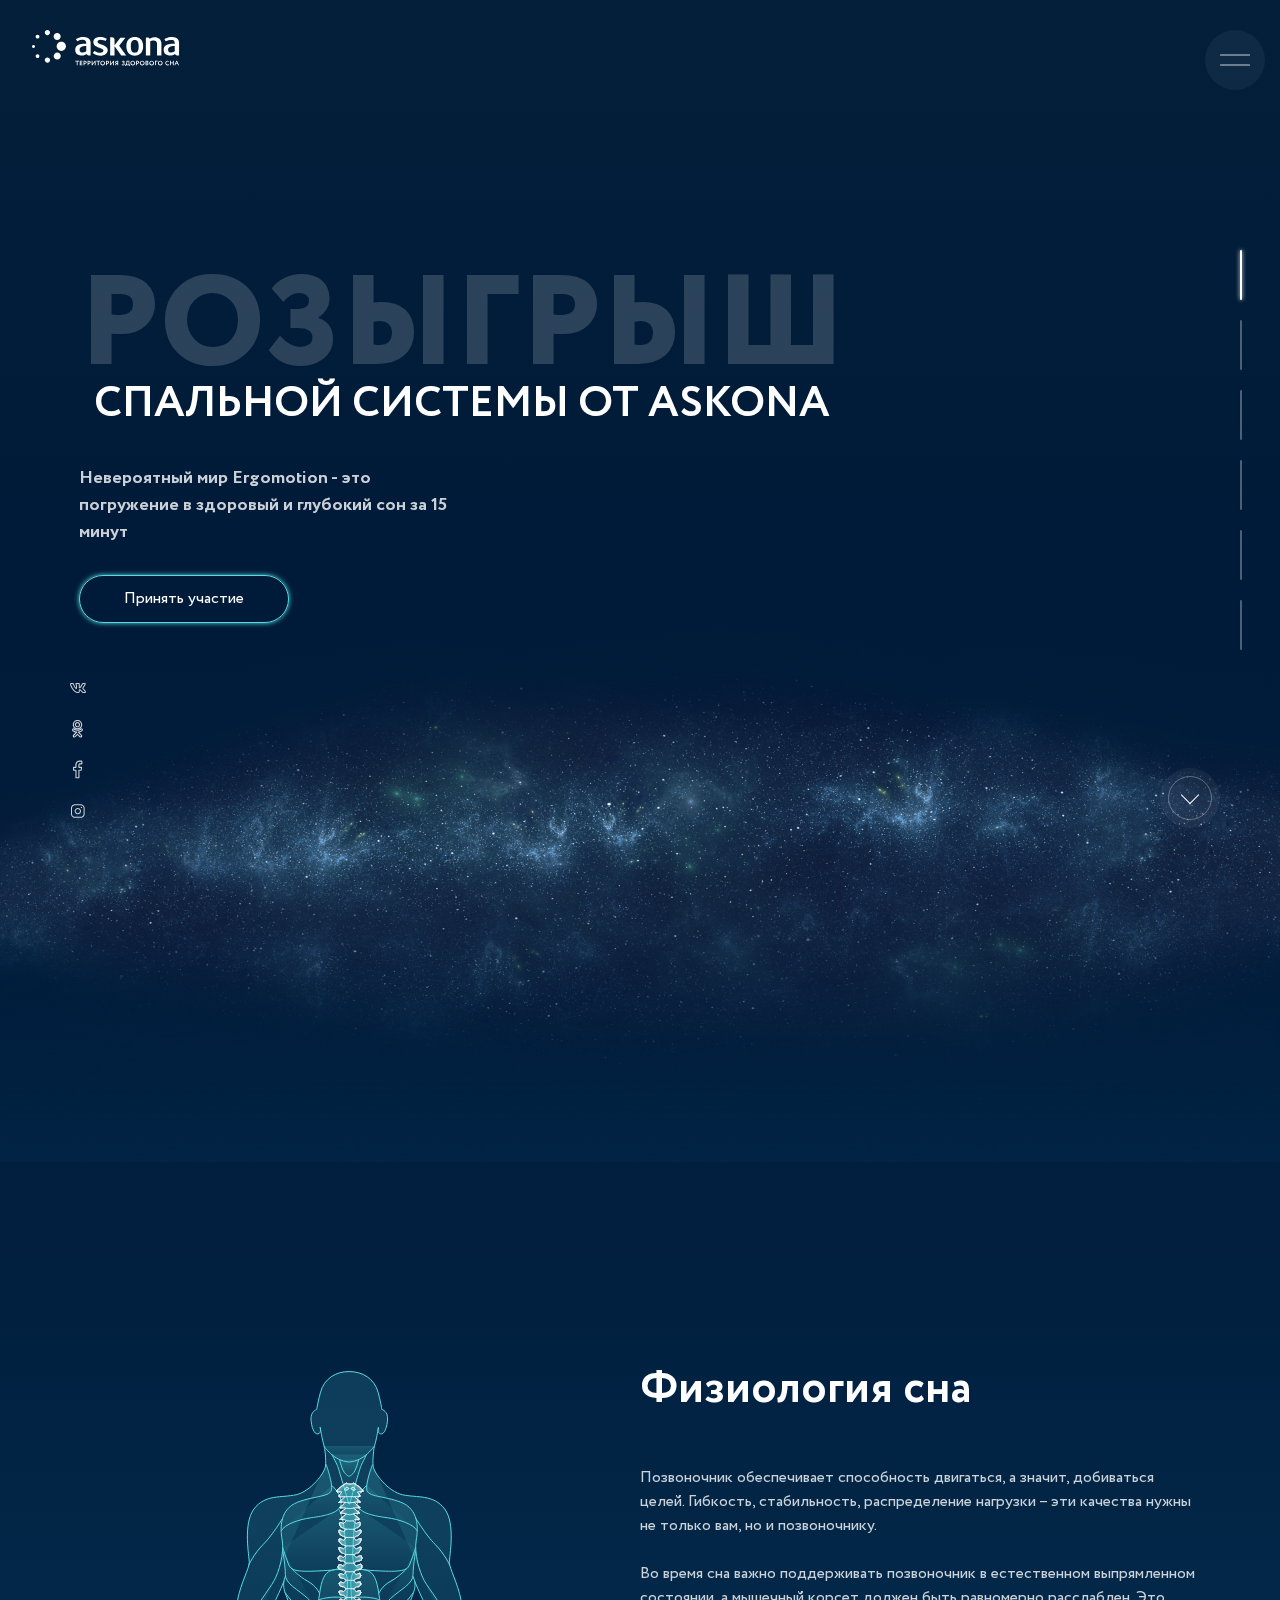
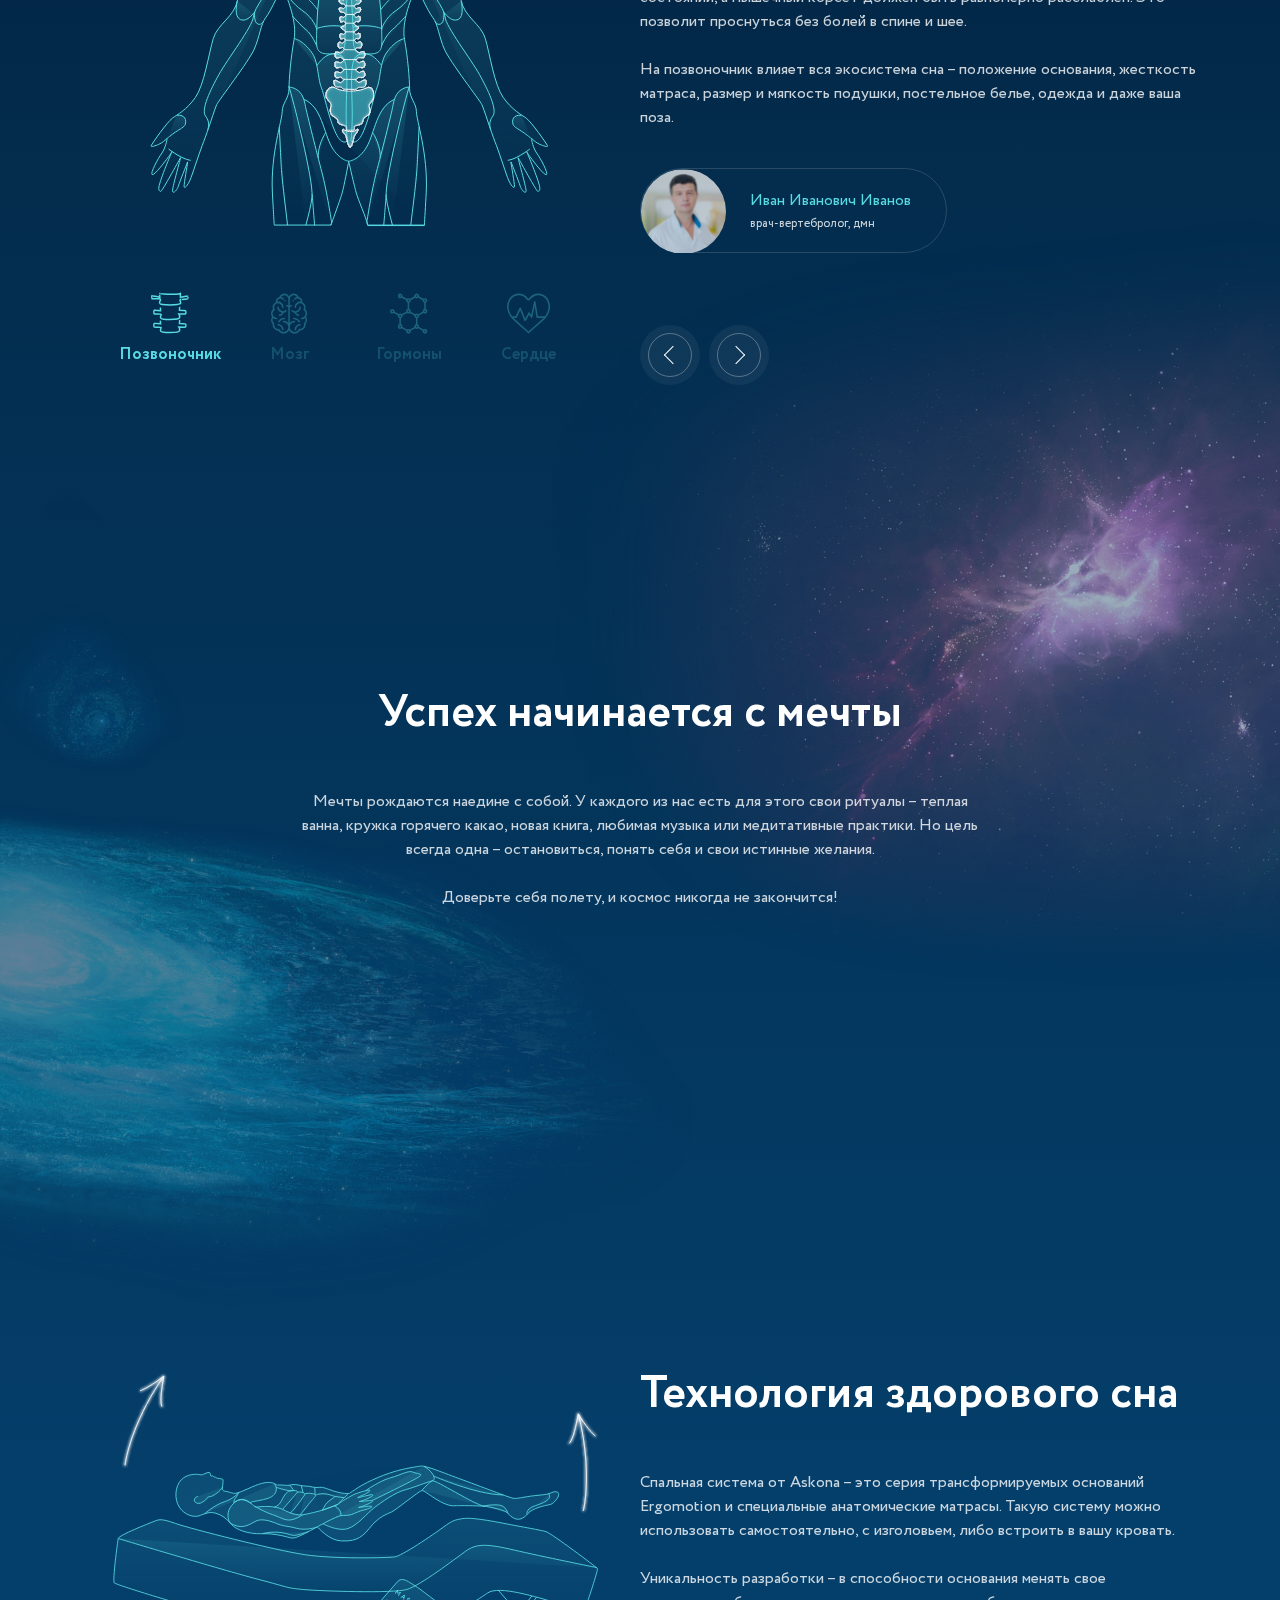
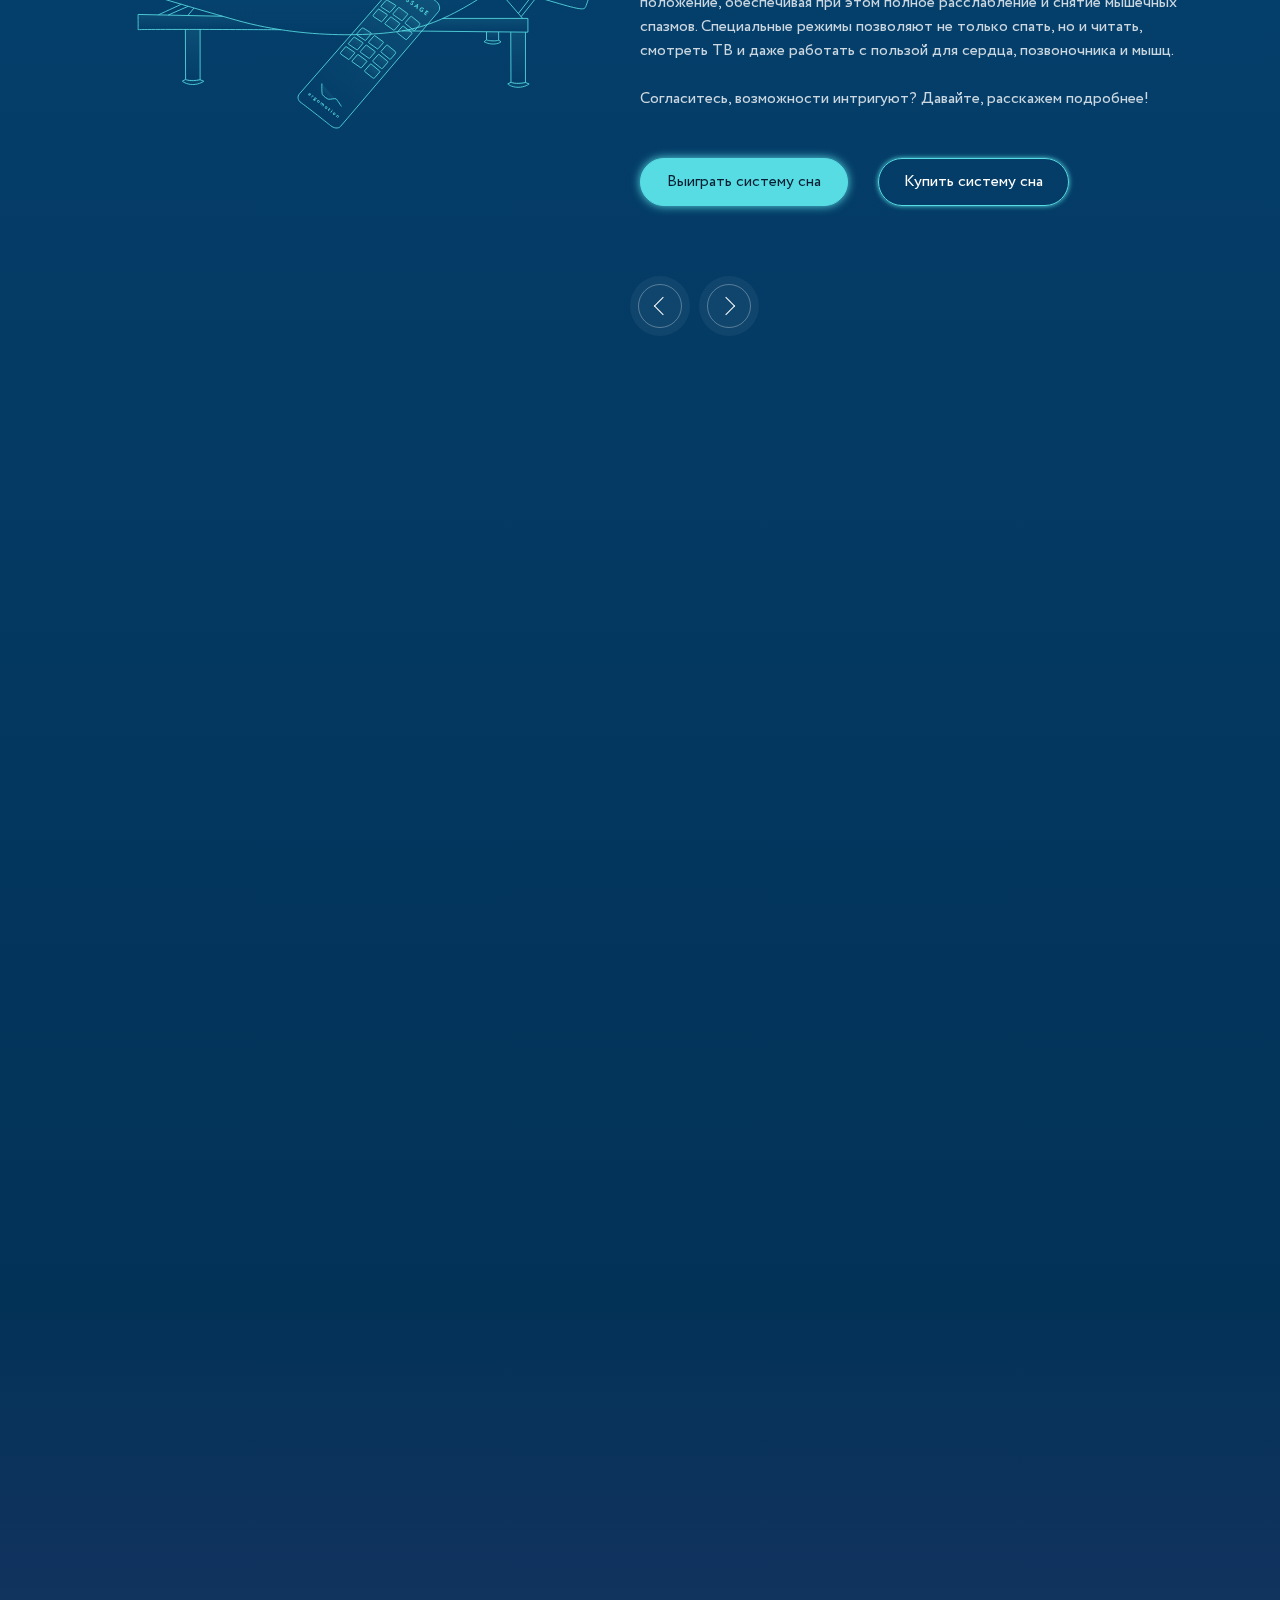
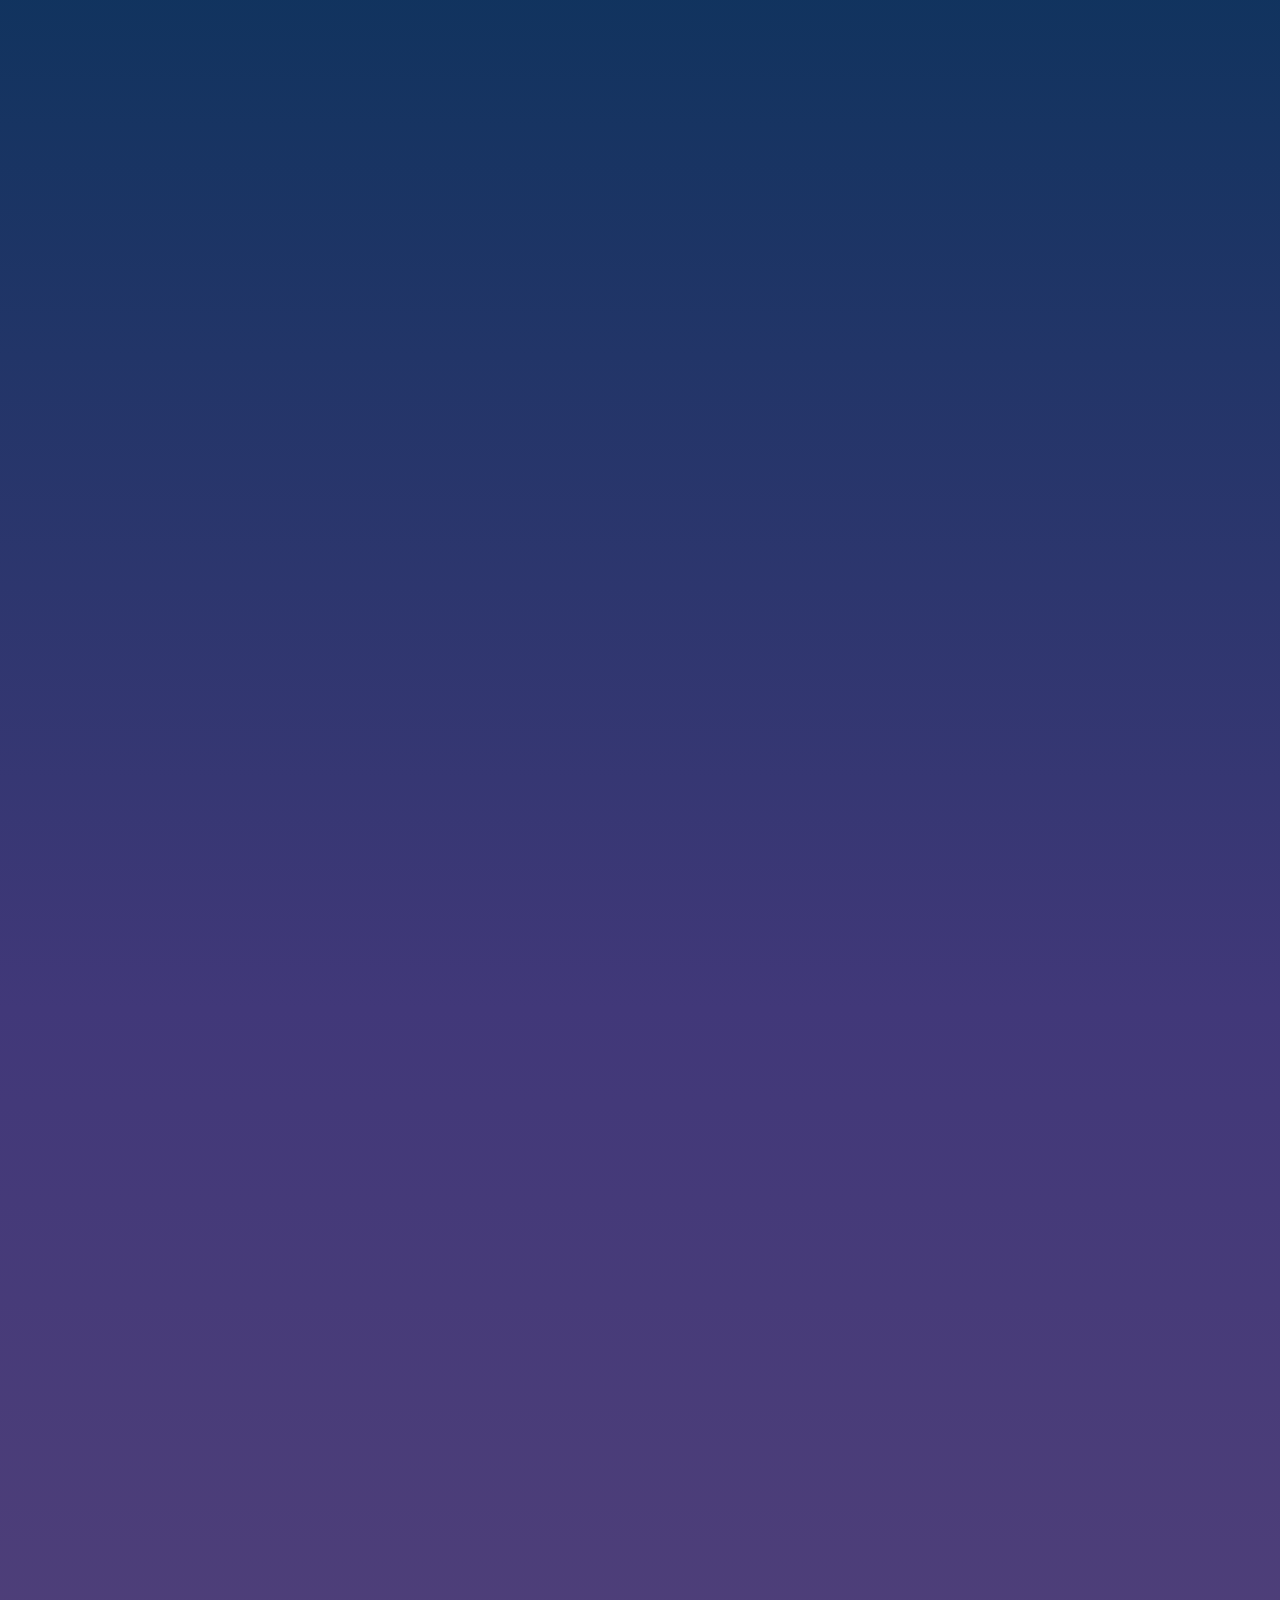
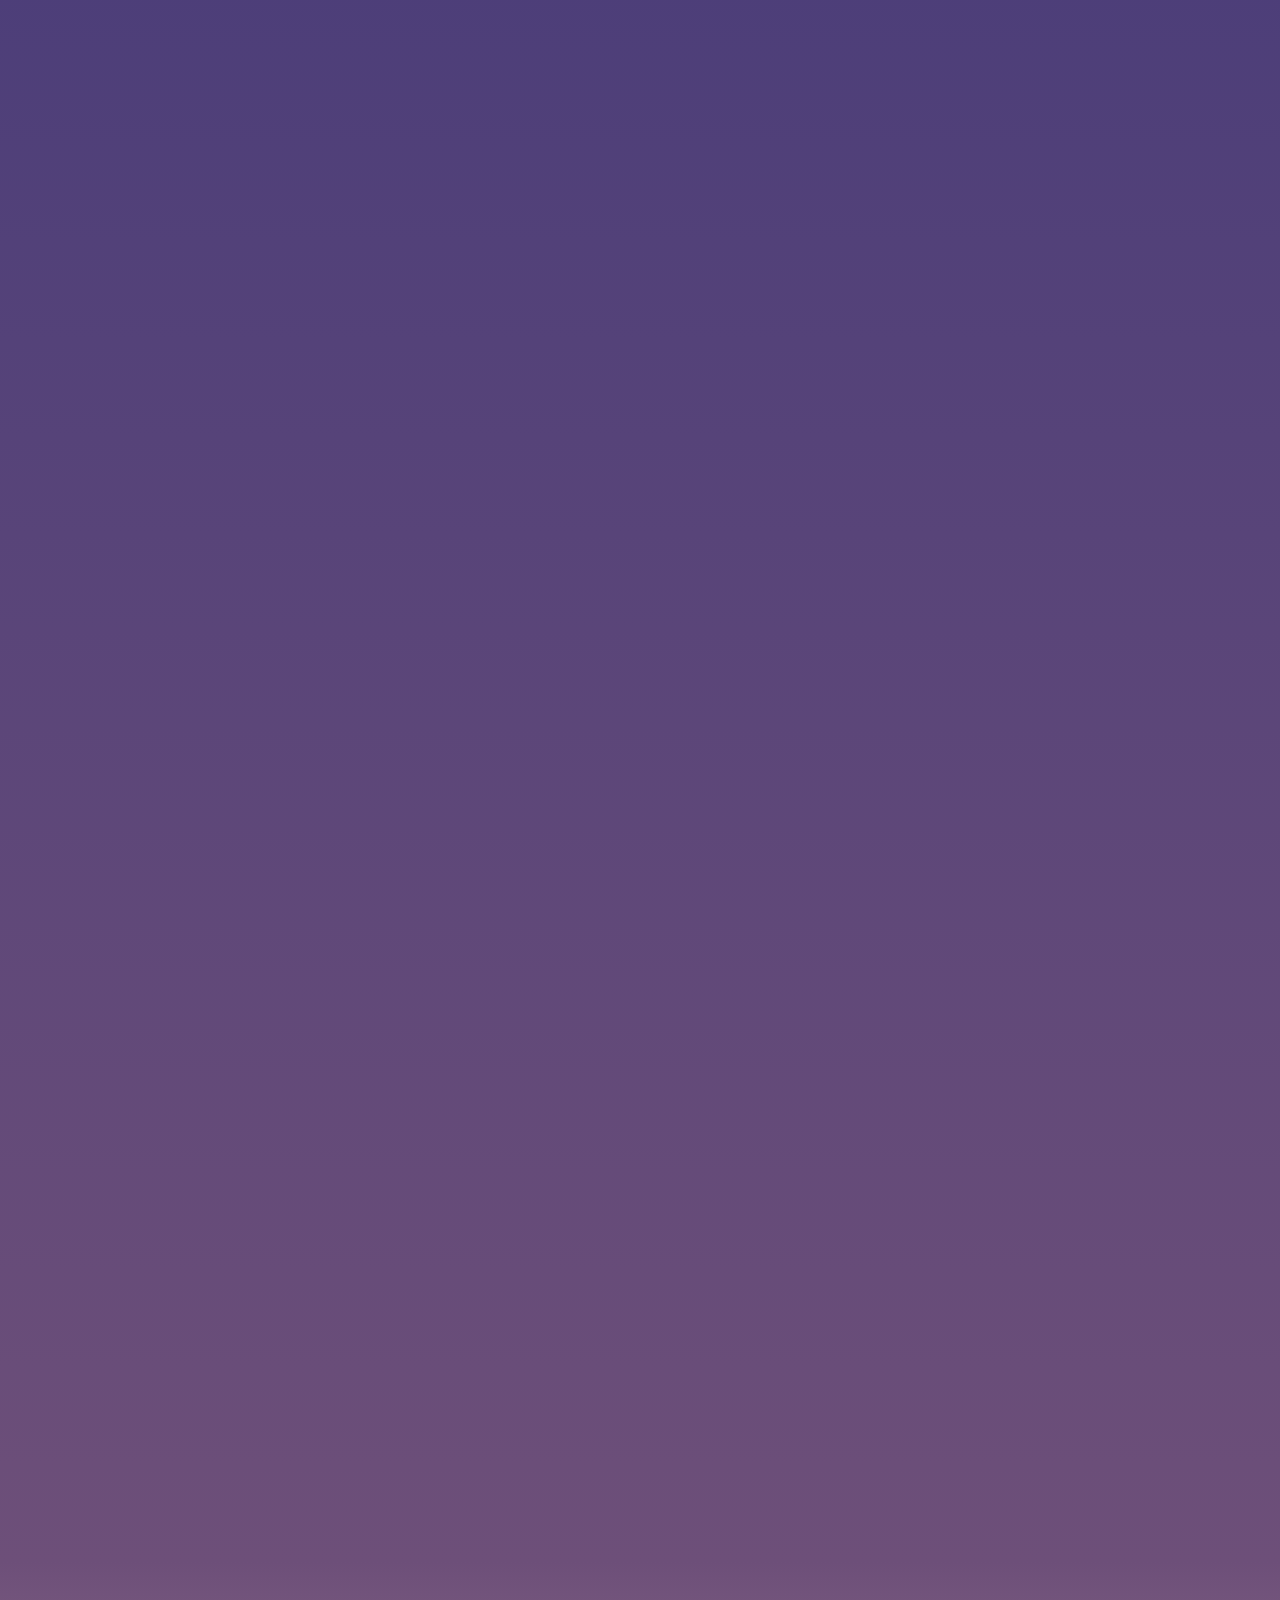
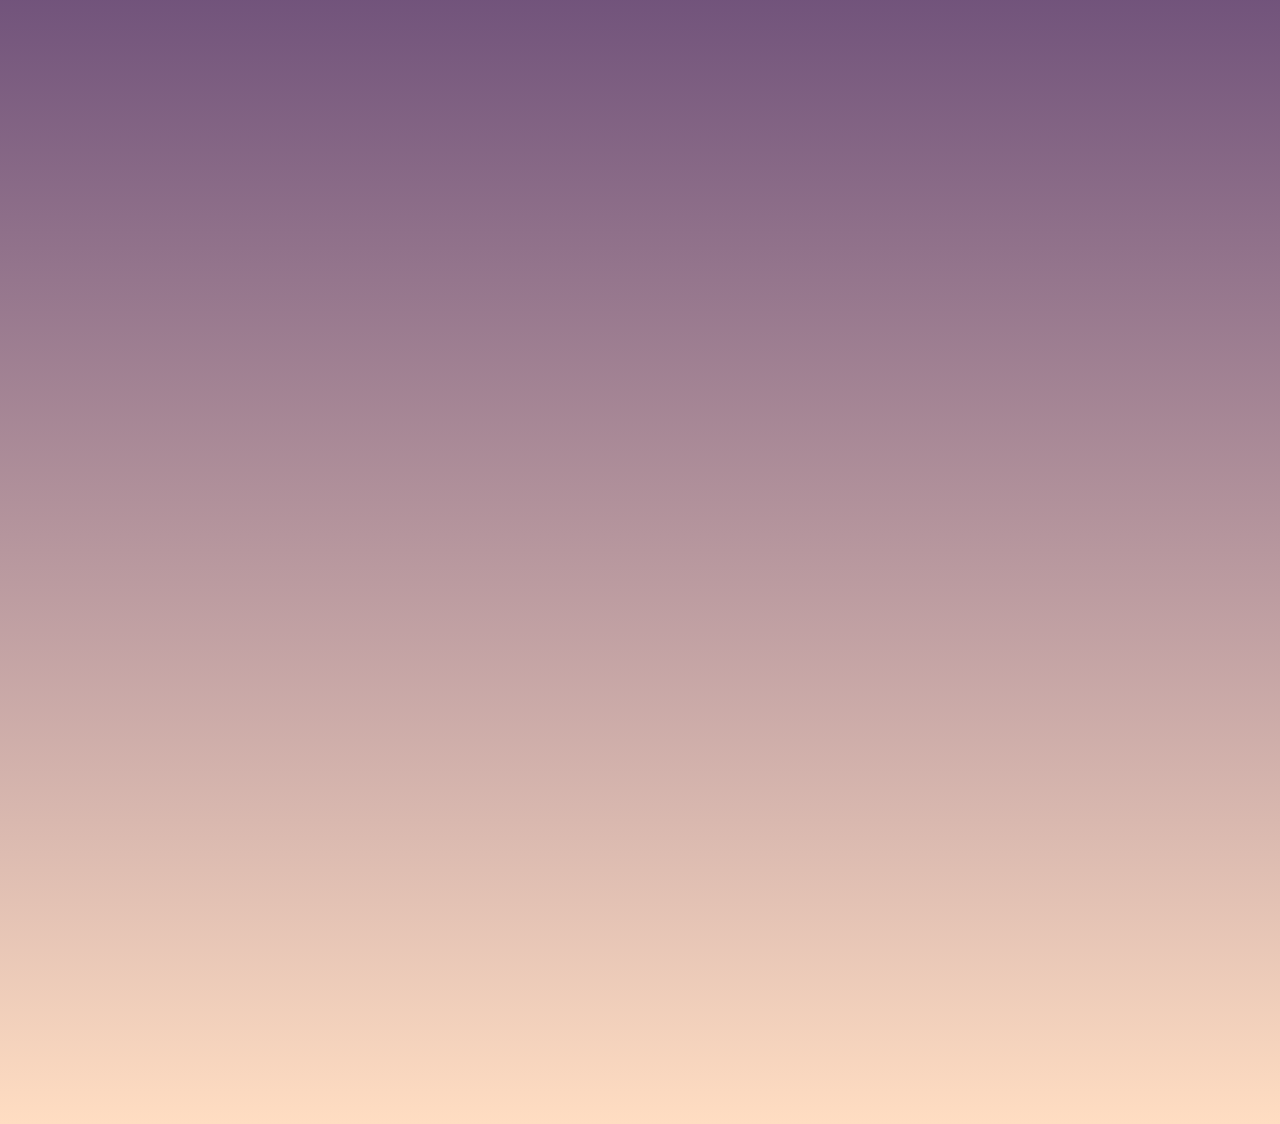
==== index.html @ 3a4fcd08 "2510" ====
<!doctype html>
<html lang="en">
<head>
	<meta charset="utf-8">
	<meta name="viewport" content="width=device-width, initial-scale=1, shrink-to-fit=no">
	
	<meta name="description" content="">
	<meta name="keywords" content="">
	<meta name="robots" content="index, follow, noodp">
	<meta name="googlebot" content="index, follow">
	<meta name="google" content="notranslate">
	<meta name="format-detection" content="telephone=no">
	<meta name="author" content="VitaliyZt">
	
	<meta property="og:title" content="">
	<meta property="og:type" content="">
	<meta property="og:image" content="">
	<meta property="og:url" content="">
	
	<link rel="stylesheet" type="text/css" href="css/libs.css">
	<link rel="stylesheet" type="text/css" href="css/styles.css">
	<title>Askona</title>
</head>
<body>	
<header class="header">
	<div class="container">
		<div class="header__box">
			<a href="/" class="header__logo">
				<img src="img/logo.svg" alt="">
			</a>
			<a href="#" class="header__menu-btn"></a>
		</div>
	</div>
	<ul class="switcher">
		<li class="switcher__item switcher__item_active"></li>
		<li class="switcher__item"></li>
		<li class="switcher__item"></li>
		<li class="switcher__item"></li>
		<li class="switcher__item"></li>
		<li class="switcher__item"></li>
	</ul>
	<ul class="socials">
		<li><a href="#" target="_blank"><img src="img/social/vk.svg" alt=""></a></li>
		<li><a href="#" target="_blank"><img src="img/social/ok.svg" alt=""></a></li>
		<li><a href="#" target="_blank"><img src="img/social/fb.svg" alt=""></a></li>
		<li><a href="#" target="_blank"><img src="img/social/inst.svg" alt=""></a></li>
	</ul>
	<div class="header__menu">
		<ul class="header__links">
			<li><a href="#">Физиология сна</a></li>
			<li><a href="#">Технология здорового сна</a></li>
			<li><a href="#">Розыгрыш ОТ АSKONA</a></li>
			<li><a href="#">Как участвовать?</a></li>
			<li><a href="#">Интерактивная выставка</a></li>
			<li><a href="#">Карта здорового сна</a></li>
		</ul>
	</div>
</header>
<canvas id="stars"></canvas>
<div class="sblock s1">
	<div class="container">
		<div class="s1__box">
			<h1 class="s1__title"><b>РОЗЫГРЫШ</b> СПАЛЬНОЙ СИСТЕМЫ ОТ ASKONA</h1>
			<p class="s1__subtitle">Невероятный мир Ergomotion - это погружение в здоровый и глубокий сон за 15 минут </p>
			<a href="#" class="sbtn s1__btn">Принять участие</a>
		</div>
	</div>
	<a href="#" class="bottom-btn"></a>
</div>
<div class="galaxy">
	<img src="img/galaxy.png" alt="">
</div>
<div class="sblock s2">
	<div class="container">
		<div class="s2__box">
			<div>
				<div class="s2__left">
					<div class="s2-body">
						<div class="s2-body__bg">
							<svg width="399" height="456" viewBox="0 0 399 456" fill="none" xmlns="http://www.w3.org/2000/svg">
								<path d="M274.356 454.572C274.752 446.942 275.446 436.737 276.238 421.081C278.121 382.934 266.429 349.048 266.429 340.725C266.429 332.402 259.592 327.249 259.592 317.837C259.592 308.424 257.809 286.427 254.539 268.691C251.269 250.955 261.178 228.265 263.655 221.329C266.132 214.493 264.547 209.836 264.547 209.836C266.925 216.474 277.725 240.155 282.877 246.695C288.029 253.234 288.921 265.818 294.371 278.203C299.82 290.589 329.644 329.132 331.824 333.492C333.905 337.851 341.138 360.938 344.903 370.549C348.767 380.16 354.415 397.995 357.586 406.615C360.756 415.136 364.621 418.505 364.522 415.037C364.323 412.065 361.648 395.518 360.856 391.059C360.856 390.96 361.054 390.861 361.054 390.96C362.738 395.419 367.99 408.399 370.268 415.236C371.656 419.397 375.619 423.36 376.114 419.991C376.412 417.713 369.377 391.951 367.99 386.898C367.99 386.799 368.089 386.699 368.188 386.799C370.962 391.753 386.023 419.199 387.608 420.289C388.203 420.685 390.878 419.991 389.392 414.344C386.32 402.949 376.61 380.556 376.61 380.556C376.61 380.556 378.393 383.628 380.87 386.898C383.347 390.267 394.148 404.733 396.426 403.643C398.705 402.553 390.481 387.195 386.617 381.944C383.149 377.188 381.663 369.261 381.465 367.676C381.465 367.576 381.564 367.477 381.663 367.576L385.131 370.549C388.797 373.72 398.606 376.989 397.516 374.71C396.426 372.431 381.465 350.93 376.313 347.264C371.259 343.598 362.342 339.139 353.325 326.655C344.309 314.171 339.652 282.167 335.292 267.403C330.833 252.739 314.286 246.001 311.017 228.959C307.747 211.917 299.325 197.252 299.325 191.406C299.325 185.56 305.864 152.962 294.668 138C283.471 123.039 266.925 127.002 252.458 123.732C237.992 120.463 223.823 102.033 223.13 95.0973C222.436 88.0624 223.823 76.965 224.715 74.0916C225.111 72.8035 225.607 71.02 226.003 69.1374C227.291 63.3906 228.48 56.1575 228.48 56.1575C228.48 56.1575 226.895 62.0034 230.561 62.8952C234.326 63.7869 237.299 55.8603 237.596 47.9336C237.794 40.5024 232.543 38.6198 231.849 38.4216C231.849 38.4216 231.75 38.4216 231.75 38.3225C231.75 37.8271 231.552 34.9537 228.282 21.8747C224.517 7.21036 212.131 0.571777 199.052 0.571777C186.073 0.571777 174.083 7.21036 170.318 21.8747C166.949 35.0528 166.85 37.9262 166.85 38.3225C166.85 38.3225 166.85 38.4216 166.751 38.4216C166.058 38.6198 160.806 40.5024 161.004 47.9336C161.203 55.8603 164.274 63.7869 168.039 62.8952C171.805 62.0034 170.12 56.1575 170.12 56.1575C170.12 56.1575 171.309 63.3906 172.597 69.1374C172.994 71.1191 173.489 72.8035 173.885 74.0916C174.777 76.965 176.263 88.0624 175.471 95.0973C174.777 102.132 160.509 120.463 146.142 123.732C131.676 127.002 115.129 123.039 103.932 138C92.7361 152.962 99.2756 185.56 99.2756 191.406C99.2756 197.252 90.8535 211.917 87.5837 228.959C84.314 246.001 67.7671 252.739 63.3083 267.403C58.8496 282.068 54.1927 314.171 45.2752 326.655C36.3577 339.139 27.3411 343.598 22.2878 347.264C17.2346 350.93 2.17393 372.431 1.08401 374.71C-0.00590694 376.989 9.80334 373.621 13.4694 370.549L16.9373 367.576C17.0364 367.477 17.1355 367.576 17.1355 367.676C16.8383 369.261 15.352 377.188 11.9832 381.944C8.11893 387.195 -0.104992 402.553 2.17392 403.643C4.45284 404.733 15.2529 390.167 17.73 386.898C20.2071 383.529 21.9906 380.556 21.9906 380.556C21.9906 380.556 12.2804 402.85 9.20884 414.344C7.72259 419.991 10.3978 420.685 10.9923 420.289C12.5777 419.199 27.7374 391.753 30.4127 386.799C30.5118 386.699 30.6108 386.799 30.6108 386.898C29.2237 391.951 22.1888 417.613 22.486 419.991C22.9814 423.36 26.9448 419.397 28.3319 415.236C30.6108 408.399 35.8622 395.518 37.5467 390.96C37.5467 390.861 37.7448 390.861 37.7448 391.059C36.9522 395.518 34.1778 412.065 34.0788 415.037C33.8806 418.505 37.8439 415.136 41.0146 406.615C44.1852 398.094 49.833 380.259 53.6973 370.549C57.5615 360.938 64.6955 337.851 66.7762 333.492C68.857 329.132 98.6811 290.589 104.23 278.203C109.679 265.818 110.67 253.234 115.723 246.695C120.876 240.155 131.676 216.474 134.054 209.836C134.054 209.836 132.568 214.493 134.946 221.329C137.423 228.166 147.331 250.955 144.061 268.691C140.791 286.427 139.008 308.424 139.008 317.837C139.008 327.249 132.171 332.303 132.171 340.725C132.171 349.147 120.479 382.934 122.362 421.081C123.155 437.034 124.245 454.076 124.245 454.076H181.019C181.118 453.283 190.531 428.116 192.414 421.081C194.296 414.047 198.755 390.167 198.755 390.167C198.755 390.167 189.739 389.771 181.713 375.899C173.687 362.028 171.805 335.672 153.87 328.339" fill="url(#paint0_linear)" fill-opacity="0.15"/>
								<path d="M153.87 328.339C171.805 335.672 173.687 362.028 181.713 375.899C189.739 389.771 198.755 390.167 198.755 390.167C198.755 390.167 194.296 414.047 192.414 421.081C190.531 428.116 181.118 453.283 181.019 454.076H124.245C124.245 454.076 123.155 437.034 122.362 421.081C120.479 382.934 132.171 349.147 132.171 340.725C132.171 332.303 139.008 327.249 139.008 317.837C139.008 308.424 140.791 286.427 144.061 268.691C147.331 250.955 137.423 228.166 134.946 221.329C132.568 214.493 134.054 209.836 134.054 209.836C131.676 216.474 120.876 240.155 115.723 246.695C110.67 253.234 109.679 265.818 104.23 278.203C98.6811 290.589 68.857 329.132 66.7762 333.492C64.6955 337.851 57.5615 360.938 53.6973 370.549C49.833 380.259 44.1853 398.094 41.0146 406.615C37.8439 415.136 33.8806 418.505 34.0788 415.037C34.1778 412.065 36.9522 395.518 37.7448 391.059C37.7448 390.861 37.5467 390.861 37.5467 390.96C35.8622 395.518 30.6108 408.399 28.3319 415.236C26.9448 419.397 22.9814 423.36 22.486 419.991C22.1888 417.613 29.2237 391.951 30.6108 386.898C30.6108 386.799 30.5118 386.7 30.4127 386.799C27.7374 391.753 12.5777 419.199 10.9923 420.289C10.3978 420.685 7.72259 419.991 9.20884 414.344C12.2804 402.85 21.9906 380.556 21.9906 380.556C21.9906 380.556 20.2071 383.529 17.73 386.898C15.2529 390.167 4.45284 404.733 2.17392 403.643C-0.104992 402.553 8.11893 387.195 11.9832 381.944C15.352 377.188 16.8383 369.261 17.1355 367.676C17.1355 367.576 17.0364 367.477 16.9373 367.576L13.4694 370.549C9.80334 373.621 -0.00590689 376.989 1.08401 374.71C2.17393 372.431 17.2346 350.93 22.2878 347.264C27.3411 343.598 36.3577 339.139 45.2752 326.655C54.1927 314.17 58.8496 282.068 63.3083 267.403C67.7671 252.739 84.314 246.001 87.5837 228.959C90.8535 211.917 99.2756 197.252 99.2756 191.406C99.2756 185.56 92.7361 152.962 103.932 138C115.129 123.039 131.676 127.002 146.142 123.732C160.509 120.463 174.777 102.132 175.471 95.0973C176.263 88.0624 174.777 76.965 173.885 74.0916C173.489 72.8035 172.994 71.1191 172.597 69.1374C171.309 63.3906 170.12 56.1575 170.12 56.1575C170.12 56.1575 171.805 62.0034 168.039 62.8952C164.274 63.7869 161.203 55.8603 161.004 47.9336C160.806 40.5024 166.058 38.6198 166.751 38.4216C166.85 38.4216 166.85 38.3225 166.85 38.3225C166.85 37.9262 166.949 35.0528 170.318 21.8747C174.083 7.21036 186.073 0.571777 199.052 0.571777C212.131 0.571777 224.517 7.21036 228.282 21.8747C231.552 34.9537 231.75 37.8271 231.75 38.3225C231.75 38.4216 231.849 38.4216 231.849 38.4216C232.543 38.6198 237.794 40.5024 237.596 47.9336C237.299 55.8603 234.326 63.7869 230.561 62.8952C226.895 62.0034 228.48 56.1575 228.48 56.1575C228.48 56.1575 227.291 63.3906 226.003 69.1374C225.607 71.02 225.111 72.8035 224.715 74.0916C223.823 76.965 222.436 88.0624 223.13 95.0973C223.823 102.033 237.992 120.463 252.458 123.732C266.925 127.002 283.471 123.039 294.668 138C305.864 152.962 299.325 185.56 299.325 191.406C299.325 197.252 307.747 211.917 311.017 228.959C314.286 246.001 330.833 252.739 335.292 267.403C339.652 282.167 344.309 314.17 353.325 326.655C362.342 339.139 371.259 343.598 376.313 347.264C381.465 350.93 396.426 372.431 397.516 374.71C398.606 376.989 388.797 373.72 385.131 370.549L381.663 367.576C381.564 367.477 381.465 367.576 381.465 367.676C381.663 369.261 383.149 377.188 386.617 381.944C390.481 387.195 398.705 402.553 396.426 403.643C394.148 404.733 383.347 390.267 380.87 386.898C378.393 383.628 376.61 380.556 376.61 380.556C376.61 380.556 386.32 402.949 389.392 414.344C390.878 419.991 388.203 420.685 387.608 420.289C386.023 419.199 370.962 391.753 368.188 386.799C368.089 386.7 367.99 386.799 367.99 386.898C369.377 391.951 376.412 417.713 376.114 419.991C375.619 423.36 371.656 419.397 370.268 415.236C367.99 408.399 362.738 395.419 361.054 390.96C361.054 390.861 360.856 390.96 360.856 391.059C361.648 395.518 364.323 412.065 364.522 415.037C364.621 418.505 360.756 415.136 357.586 406.615C354.415 397.995 348.767 380.16 344.903 370.549C341.138 360.938 333.905 337.851 331.824 333.492C329.644 329.132 299.82 290.589 294.371 278.203C288.921 265.818 288.029 253.234 282.877 246.695C277.725 240.155 266.925 216.474 264.547 209.836C264.547 209.836 266.132 214.493 263.655 221.329C261.178 228.265 251.269 250.955 254.539 268.691C257.809 286.427 259.592 308.424 259.592 317.837C259.592 327.249 266.429 332.402 266.429 340.725C266.429 349.048 278.121 382.934 276.238 421.081C275.446 436.737 274.752 446.942 274.356 454.572H246.178H218" stroke="#58DCE3" stroke-miterlimit="10"/>
								<path d="M244.532 328.34C226.598 335.672 224.715 362.028 216.689 375.9C208.664 389.772 198.656 390.168 198.656 390.168C198.656 390.168 204.106 414.146 205.988 421.082C207.871 428.117 216.293 447.042 217.68 453.977" fill="url(#paint1_linear)" fill-opacity="0.15"/>
								<path d="M244.532 328.34C226.598 335.672 224.715 362.028 216.689 375.9C208.664 389.772 198.656 390.168 198.656 390.168C198.656 390.168 204.106 414.146 205.988 421.082C207.871 428.117 216.293 447.042 217.68 453.977" stroke="#58DCE3" stroke-miterlimit="10"/>
								<path d="M137.521 454.175C135.935 438.718 132.963 418.208 131.477 398.59C130.882 390.663 129.297 355.687 129.297 355.687" fill="url(#paint2_linear)" fill-opacity="0.15"/>
								<path d="M137.521 454.175C135.935 438.718 132.963 418.208 131.477 398.59C130.882 390.663 129.297 355.687 129.297 355.687" stroke="#58DCE3" stroke-miterlimit="10"/>
								<path d="M155.85 454.175C158.427 444.366 161.102 434.458 161.994 425.837C163.777 409.984 142.276 324.97 138.808 315.359" fill="url(#paint3_linear)" fill-opacity="0.15"/>
								<path d="M155.85 454.175C158.427 444.366 161.102 434.458 161.994 425.837C163.777 409.984 142.276 324.97 138.808 315.359" stroke="#58DCE3" stroke-miterlimit="10"/>
								<path d="M138.808 316.251C138.808 316.251 142.474 315.36 148.221 319.719C153.968 324.079 154.86 332.699 155.95 337.753C157.039 342.806 166.948 382.538 171.902 401.265C176.856 419.992 181.612 451.302 181.612 451.302L180.919 454.175" fill="url(#paint4_linear)" fill-opacity="0.15"/>
								<path d="M138.808 316.251C138.808 316.251 142.474 315.36 148.221 319.719C153.968 324.079 154.86 332.699 155.95 337.753C157.039 342.806 166.948 382.538 171.902 401.265C176.856 419.992 181.612 451.302 181.612 451.302L180.919 454.175" stroke="#58DCE3" stroke-miterlimit="10"/>
								<path d="M162.195 423.063C162.195 423.063 163.582 442.385 164.672 454.572L162.195 423.063Z" fill="url(#paint5_linear)" fill-opacity="0.15"/>
								<path d="M162.195 423.063C162.195 423.063 163.582 442.385 164.672 454.572" stroke="#58DCE3" stroke-miterlimit="10"/>
								<path d="M175.768 361.532C175.768 361.532 167.644 373.323 168.238 386.898L175.768 361.532Z" fill="url(#paint6_linear)" fill-opacity="0.15"/>
								<path d="M175.768 361.532C175.768 361.532 167.644 373.323 168.238 386.898" stroke="#58DCE3" stroke-miterlimit="10"/>
								<path d="M144.062 267.601C144.062 267.601 152.682 268.592 162.194 282.166C164.473 285.337 165.86 289.895 166.851 294.651C168.535 302.677 169.229 311.396 171.21 316.152C174.381 323.781 177.651 343.103 184.686 359.749C190.928 374.71 196.477 370.846 197.467 369.954C197.567 369.855 197.567 369.756 197.567 369.657C197.269 368.963 196.477 365.297 196.179 347.264C195.684 325.367 199.548 294.254 192.91 286.229C189.343 281.968 181.416 281.671 175.768 285.337C170.22 289.003 166.851 294.75 166.851 294.75" fill="url(#paint7_linear)" fill-opacity="0.15"/>
								<path d="M144.062 267.601C144.062 267.601 152.682 268.592 162.194 282.166C164.473 285.337 165.86 289.895 166.851 294.651C168.535 302.677 169.229 311.396 171.21 316.152C174.381 323.781 177.651 343.103 184.686 359.749C190.928 374.71 196.477 370.846 197.467 369.954C197.567 369.855 197.567 369.756 197.567 369.657C197.269 368.963 196.477 365.297 196.179 347.264C195.684 325.367 199.548 294.254 192.91 286.229C189.343 281.968 181.416 281.671 175.768 285.337C170.22 289.003 166.851 294.75 166.851 294.75" stroke="#58DCE3" stroke-miterlimit="10"/>
								<path d="M16.8354 367.675C16.8354 367.675 21.4924 363.712 25.5548 361.037C30.0135 358.064 34.3732 355.885 35.1659 353.606C36.6521 349.246 35.364 343.598 26.8429 344.193" fill="url(#paint8_linear)" fill-opacity="0.15"/>
								<path d="M16.8354 367.675C16.8354 367.675 21.4924 363.712 25.5548 361.037C30.0135 358.064 34.3732 355.885 35.1659 353.606C36.6521 349.246 35.364 343.598 26.8429 344.193" stroke="#58DCE3" stroke-miterlimit="10"/>
								<path d="M57.6589 358.857C57.758 358.461 60.7305 351.525 55.6772 345.283C50.5249 338.941 60.7305 318.332 69.0535 303.271C77.4755 288.211 102.643 255.315 103.336 246.001C104.03 236.687 119.19 218.456 124.045 209.836C128.9 201.215 134.548 181.894 132.17 169.013C129.792 156.232 130.089 138 147.527 131.263C164.966 124.525 180.919 126.11 181.612 118.184C182.306 110.257 176 93.0718 176 93.0718" fill="url(#paint9_linear)" fill-opacity="0.15"/>
								<path d="M57.6589 358.857C57.758 358.461 60.7305 351.525 55.6772 345.283C50.5249 338.941 60.7305 318.332 69.0535 303.271C77.4755 288.211 102.643 255.315 103.336 246.001C104.03 236.687 119.19 218.456 124.045 209.836C128.9 201.215 134.548 181.894 132.17 169.013C129.792 156.232 130.089 138 147.527 131.263C164.966 124.525 180.919 126.11 181.612 118.184C182.306 110.257 176 93.0718 176 93.0718" stroke="#58DCE3" stroke-miterlimit="10"/>
								<path d="M181.711 114.319C181.711 114.319 192.809 124.327 191.025 133.442C189.242 142.558 173.091 145.134 161.201 146.72C149.311 148.305 134.647 153.259 131.278 159.799" fill="url(#paint10_linear)" fill-opacity="0.15"/>
								<path d="M181.711 114.319C181.711 114.319 192.809 124.327 191.025 133.442C189.242 142.558 173.091 145.134 161.201 146.72C149.311 148.305 134.647 153.259 131.278 159.799" stroke="#58DCE3" stroke-miterlimit="10"/>
								<path d="M188.55 137.901C188.55 137.901 194.099 145.134 194.891 167.725C195.684 190.316 199.152 198.243 177.651 199.432C156.15 200.621 142.179 201.513 139.207 194.775C136.234 188.038 132.766 176.544 132.766 176.544" fill="url(#paint11_linear)" fill-opacity="0.15"/>
								<path d="M188.55 137.901C188.55 137.901 194.099 145.134 194.891 167.725C195.684 190.316 199.152 198.243 177.651 199.432C156.15 200.621 142.179 201.513 139.207 194.775C136.234 188.038 132.766 176.544 132.766 176.544" stroke="#58DCE3" stroke-miterlimit="10"/>
								<path d="M98.6797 194.379C98.6797 194.379 103.337 183.282 113.344 173.274C123.351 163.267 132.764 147.017 132.764 147.017" fill="url(#paint12_linear)" fill-opacity="0.15"/>
								<path d="M98.6797 194.379C98.6797 194.379 103.337 183.282 113.344 173.274C123.351 163.267 132.764 147.017 132.764 147.017" stroke="#58DCE3" stroke-miterlimit="10"/>
								<path d="M87.2843 229.95C87.2843 229.95 83.321 245.407 90.3559 248.577C97.3908 251.748 104.723 240.849 104.723 240.849C104.723 240.849 103.336 251.649 108.092 253.135C111.659 254.324 113.343 250.361 113.343 250.361" fill="url(#paint13_linear)" fill-opacity="0.15"/>
								<path d="M87.2843 229.95C87.2843 229.95 83.321 245.407 90.3559 248.577C97.3908 251.748 104.723 240.849 104.723 240.849C104.723 240.849 103.336 251.649 108.092 253.135C111.659 254.324 113.343 250.361 113.343 250.361" stroke="#58DCE3" stroke-miterlimit="10"/>
								<path d="M182.503 199.135C193.799 196.262 197.96 201.315 197.564 213.601C197.168 225.887 194.889 259.378 195.087 267.502C195.285 275.627 194.79 282.068 181.711 282.86C168.632 283.653 166.551 279.293 166.551 270.475C166.551 268.791 166.551 264.431 166.749 258.684C167.046 247.091 167.938 230.049 170.316 217.961C172.892 204.287 176.558 200.72 182.503 199.135Z" fill="url(#paint14_linear)" fill-opacity="0.15" stroke="#58DCE3" stroke-miterlimit="10"/>
								<path d="M166.751 257.495C166.751 257.495 179.632 252.442 194.99 255.91L166.751 257.495Z" fill="url(#paint15_linear)" fill-opacity="0.15"/>
								<path d="M166.751 257.495C166.751 257.495 179.632 252.442 194.99 255.91" stroke="#58DCE3" stroke-miterlimit="10"/>
								<path d="M168.73 228.86C168.73 228.86 181.611 223.806 196.969 227.274L168.73 228.86Z" fill="url(#paint16_linear)" fill-opacity="0.15"/>
								<path d="M168.73 228.86C168.73 228.86 181.611 223.806 196.969 227.274" stroke="#58DCE3" stroke-miterlimit="10"/>
								<path d="M167.743 238.966C167.743 238.966 163.779 233.219 157.735 227.473C148.322 218.456 135.045 212.907 135.342 203.494C135.54 196.856 132.766 179.714 132.766 179.714" fill="url(#paint17_linear)" fill-opacity="0.15"/>
								<path d="M167.743 238.966C167.743 238.966 163.779 233.219 157.735 227.473C148.322 218.456 135.045 212.907 135.342 203.494C135.54 196.856 132.766 179.714 132.766 179.714" stroke="#58DCE3" stroke-miterlimit="10"/>
								<path d="M134.845 221.33C134.845 221.33 143.069 233.22 151.59 238.966C164.173 247.289 166.75 257.99 166.75 258.783" fill="url(#paint18_linear)" fill-opacity="0.15"/>
								<path d="M134.845 221.33C134.845 221.33 143.069 233.22 151.59 238.966C164.173 247.289 166.75 257.99 166.75 258.783" stroke="#58DCE3" stroke-miterlimit="10"/>
								<path d="M142.477 245.011C142.477 245.011 150.007 253.73 156.051 258.684C162.194 263.738 166.653 274.736 166.653 274.736" fill="url(#paint19_linear)" fill-opacity="0.15"/>
								<path d="M142.477 245.011C142.477 245.011 150.007 253.73 156.051 258.684C162.194 263.738 166.653 274.736 166.653 274.736" stroke="#58DCE3" stroke-miterlimit="10"/>
								<path d="M141.684 197.55C141.684 197.55 149.115 205.675 157.438 210.034C166.752 214.889 169.526 222.519 169.526 222.519" fill="url(#paint20_linear)" fill-opacity="0.15"/>
								<path d="M141.684 197.55C141.684 197.55 149.115 205.675 157.438 210.034C166.752 214.889 169.526 222.519 169.526 222.519" stroke="#58DCE3" stroke-miterlimit="10"/>
								<path d="M18.5234 377.98C18.5234 377.98 20.8024 379.863 24.2703 382.043C28.729 385.015 35.1694 388.582 40.619 389.375" fill="url(#paint21_linear)" fill-opacity="0.15"/>
								<path d="M18.5234 377.98C18.5234 377.98 20.8024 379.863 24.2703 382.043C28.729 385.015 35.1694 388.582 40.619 389.375" stroke="#58DCE3" stroke-miterlimit="10"/>
								<path d="M135.437 205.179L133.852 209.836" stroke="#58DCE3" stroke-miterlimit="10"/>
								<path d="M260.781 454.076C262.465 438.817 265.537 417.614 266.924 398.49C267.518 390.564 269.104 355.587 269.104 355.587" fill="url(#paint22_linear)" fill-opacity="0.15"/>
								<path d="M260.781 454.076C262.465 438.817 265.537 417.614 266.924 398.49C267.518 390.564 269.104 355.587 269.104 355.587" stroke="#58DCE3" stroke-miterlimit="10"/>
								<path d="M242.453 454.175C239.976 444.564 237.201 434.259 236.21 425.837C234.427 409.984 255.928 324.97 259.396 315.359" fill="url(#paint23_linear)" fill-opacity="0.15"/>
								<path d="M242.453 454.175C239.976 444.564 237.201 434.259 236.21 425.837C234.427 409.984 255.928 324.97 259.396 315.359" stroke="#58DCE3" stroke-miterlimit="10"/>
								<path d="M217.679 454.572L216.886 450.906C216.886 450.906 221.444 419.893 226.398 401.166C231.352 382.439 241.36 342.806 242.351 337.653C243.441 332.6 244.233 323.98 250.079 319.62C255.826 315.261 259.492 316.152 259.492 316.152" fill="url(#paint24_linear)" fill-opacity="0.15"/>
								<path d="M217.679 454.572L216.886 450.906C216.886 450.906 221.444 419.893 226.398 401.166C231.352 382.439 241.36 342.806 242.351 337.653C243.441 332.6 244.233 323.98 250.079 319.62C255.826 315.261 259.492 316.152 259.492 316.152" stroke="#58DCE3" stroke-miterlimit="10"/>
								<path d="M236.208 423.063C236.208 423.063 234.82 442.087 233.73 454.374L236.208 423.063Z" fill="url(#paint25_linear)" fill-opacity="0.15"/>
								<path d="M236.208 423.063C236.208 423.063 234.82 442.087 233.73 454.374" stroke="#58DCE3" stroke-miterlimit="10"/>
								<path d="M222.636 361.532C222.636 361.532 230.761 373.323 230.167 386.898L222.636 361.532Z" fill="url(#paint26_linear)" fill-opacity="0.15"/>
								<path d="M222.636 361.532C222.636 361.532 230.761 373.323 230.167 386.898" stroke="#58DCE3" stroke-miterlimit="10"/>
								<path d="M254.338 267.602C254.338 267.602 245.718 268.592 236.206 282.167C233.927 285.337 232.54 289.895 231.549 294.651C229.865 302.677 229.171 311.396 227.19 316.152C224.019 323.782 220.749 343.103 213.714 359.749C207.472 374.711 201.923 370.747 200.833 369.756C200.734 369.657 200.734 369.558 200.734 369.36C201.032 368.667 201.824 365.1 202.221 347.165C202.716 325.268 198.852 294.156 205.49 286.13C209.057 281.87 216.984 281.572 222.632 285.238C228.18 288.904 231.549 294.651 231.549 294.651" fill="url(#paint27_linear)" fill-opacity="0.15"/>
								<path d="M254.338 267.602C254.338 267.602 245.718 268.592 236.206 282.167C233.927 285.337 232.54 289.895 231.549 294.651C229.865 302.677 229.171 311.396 227.19 316.152C224.019 323.782 220.749 343.103 213.714 359.749C207.472 374.711 201.923 370.747 200.833 369.756C200.734 369.657 200.734 369.558 200.734 369.36C201.032 368.667 201.824 365.1 202.221 347.165C202.716 325.268 198.852 294.156 205.49 286.13C209.057 281.87 216.984 281.572 222.632 285.238C228.18 288.904 231.549 294.651 231.549 294.651" stroke="#58DCE3" stroke-miterlimit="10"/>
								<path d="M381.467 367.675C381.467 367.675 376.81 363.712 372.748 361.037C368.289 358.064 363.929 355.885 363.137 353.606C361.65 349.246 362.938 343.598 371.46 344.193" fill="url(#paint28_linear)" fill-opacity="0.15"/>
								<path d="M381.467 367.675C381.467 367.675 376.81 363.712 372.748 361.037C368.289 358.064 363.929 355.885 363.137 353.606C361.65 349.246 362.938 343.598 371.46 344.193" stroke="#58DCE3" stroke-miterlimit="10"/>
								<path d="M340.742 358.857C340.643 358.461 337.671 351.525 342.724 345.283C347.876 338.941 337.671 318.332 329.348 303.272C320.926 288.211 295.758 255.315 295.065 246.001C294.371 236.688 279.212 218.456 274.356 209.836C269.501 201.216 263.854 181.894 266.232 169.014C268.61 156.133 268.312 138.001 250.874 131.263C233.435 124.525 217.384 126.21 216.69 118.283C215.996 110.356 222.5 93.5718 222.5 93.5718" fill="url(#paint29_linear)" fill-opacity="0.15"/>
								<path d="M340.742 358.857C340.643 358.461 337.671 351.525 342.724 345.283C347.876 338.942 337.671 318.332 329.348 303.272C320.926 288.211 295.758 255.315 295.065 246.001C294.371 236.688 279.212 218.456 274.356 209.836C269.501 201.216 263.854 181.894 266.232 169.014C268.61 156.133 268.312 138.001 250.874 131.263C233.435 124.525 217.384 126.21 216.69 118.283C215.996 110.356 222.5 93.5718 222.5 93.5718" stroke="#58DCE3" stroke-miterlimit="10"/>
								<path d="M216.691 114.319C216.691 114.319 205.594 124.327 207.378 133.442C209.161 142.558 225.312 145.134 237.202 146.72C249.092 148.305 263.756 153.259 267.125 159.799" fill="url(#paint30_linear)" fill-opacity="0.15"/>
								<path d="M216.691 114.319C216.691 114.319 205.594 124.327 207.378 133.442C209.161 142.558 225.312 145.134 237.202 146.72C249.092 148.305 263.756 153.259 267.125 159.799" stroke="#58DCE3" stroke-miterlimit="10"/>
								<path d="M209.751 137.901C209.751 137.901 204.202 145.134 203.409 167.725C202.617 190.316 199.149 198.243 220.65 199.432C242.151 200.621 256.121 201.513 259.094 194.775C262.166 188.038 265.534 176.544 265.534 176.544" fill="url(#paint31_linear)" fill-opacity="0.15"/>
								<path d="M209.751 137.901C209.751 137.901 204.202 145.134 203.409 167.725C202.617 190.316 199.149 198.243 220.65 199.432C242.151 200.621 256.121 201.513 259.094 194.775C262.166 188.038 265.534 176.544 265.534 176.544" stroke="#58DCE3" stroke-miterlimit="10"/>
								<path d="M299.721 194.379C299.721 194.379 295.064 183.282 285.057 173.274C275.05 163.267 265.637 147.017 265.637 147.017" fill="url(#paint32_linear)" fill-opacity="0.15"/>
								<path d="M299.721 194.379C299.721 194.379 295.064 183.282 285.057 173.274C275.05 163.267 265.637 147.017 265.637 147.017" stroke="#58DCE3" stroke-miterlimit="10"/>
								<path d="M311.114 229.95C311.114 229.95 315.077 245.407 308.042 248.577C301.007 251.748 293.675 240.849 293.675 240.849C293.675 240.849 295.062 251.649 290.306 253.135C286.739 254.324 285.055 250.361 285.055 250.361" fill="url(#paint33_linear)" fill-opacity="0.15"/>
								<path d="M311.114 229.95C311.114 229.95 315.077 245.407 308.042 248.577C301.007 251.748 293.675 240.849 293.675 240.849C293.675 240.849 295.062 251.649 290.306 253.135C286.739 254.324 285.055 250.361 285.055 250.361" stroke="#58DCE3" stroke-miterlimit="10"/>
								<path d="M216.689 83.4058C216.689 83.4058 212.626 91.2333 211.14 94.5031C209.753 97.3765 201.529 126.309 199.647 133.047C199.547 133.443 198.953 133.443 198.854 133.047C196.971 126.309 188.648 97.3765 187.36 94.5031C185.874 91.2333 181.812 83.4058 181.812 83.4058" fill="url(#paint34_linear)" fill-opacity="0.15"/>
								<path d="M216.689 83.4058C216.689 83.4058 212.626 91.2333 211.14 94.5031C209.753 97.3765 201.529 126.309 199.647 133.047C199.547 133.443 198.953 133.443 198.854 133.047C196.971 126.309 188.648 97.3765 187.36 94.5031C185.874 91.2333 181.812 83.4058 181.812 83.4058" stroke="#58DCE3" stroke-miterlimit="10"/>
								<path d="M224.416 74.8843C224.416 74.8843 214.508 90.044 199.348 90.9358H198.853C183.693 90.1431 173.785 74.8843 173.785 74.8843" fill="url(#paint35_linear)" fill-opacity="0.15"/>
								<path d="M224.416 74.8843C224.416 74.8843 214.508 90.044 199.348 90.9358H198.853C183.693 90.1431 173.785 74.8843 173.785 74.8843" stroke="#58DCE3" stroke-miterlimit="10"/>
								<path d="M208.661 88.5581C208.661 88.5581 206.184 99.6554 202.716 102.826C199.248 105.997 198.951 105.997 195.483 102.826C192.015 99.6554 189.538 88.5581 189.538 88.5581" fill="url(#paint36_linear)" fill-opacity="0.15"/>
								<path d="M208.661 88.5581C208.661 88.5581 206.184 99.6554 202.716 102.826C199.248 105.997 198.951 105.997 195.483 102.826C192.015 99.6554 189.538 88.5581 189.538 88.5581" stroke="#58DCE3" stroke-miterlimit="10"/>
								<path d="M215.895 199.135C204.6 196.262 200.438 201.315 200.835 213.601C201.231 225.887 203.51 259.378 203.312 267.502C203.114 275.627 203.609 282.068 216.688 282.86C229.767 283.752 231.848 279.293 231.848 270.475C231.848 268.791 231.848 264.431 231.65 258.684C231.352 247.091 230.461 230.049 228.083 217.961C225.506 204.287 221.741 200.72 215.895 199.135Z" fill="url(#paint37_linear)" fill-opacity="0.15" stroke="#58DCE3" stroke-miterlimit="10"/>
								<path d="M231.648 257.495C231.648 257.495 218.767 252.442 203.409 255.91L231.648 257.495Z" fill="url(#paint38_linear)" fill-opacity="0.15"/>
								<path d="M231.648 257.495C231.648 257.495 218.767 252.442 203.409 255.91" stroke="#58DCE3" stroke-miterlimit="10"/>
								<path d="M229.668 228.86C229.668 228.86 216.788 223.806 201.43 227.274L229.668 228.86Z" fill="url(#paint39_linear)" fill-opacity="0.15"/>
								<path d="M229.668 228.86C229.668 228.86 216.788 223.806 201.43 227.274" stroke="#58DCE3" stroke-miterlimit="10"/>
								<path d="M230.659 238.966C230.659 238.966 234.623 233.219 240.667 227.473C250.08 218.456 263.357 212.907 263.059 203.494C262.861 196.856 265.636 179.714 265.636 179.714" fill="url(#paint40_linear)" fill-opacity="0.15"/>
								<path d="M230.659 238.966C230.659 238.966 234.623 233.219 240.667 227.473C250.08 218.456 263.357 212.907 263.059 203.494C262.861 196.856 265.636 179.714 265.636 179.714" stroke="#58DCE3" stroke-miterlimit="10"/>
								<path d="M263.557 221.33C263.557 221.33 255.333 233.22 246.812 238.966C234.228 247.289 231.652 257.99 231.652 258.783" fill="url(#paint41_linear)" fill-opacity="0.15"/>
								<path d="M263.557 221.33C263.557 221.33 255.333 233.22 246.812 238.966C234.228 247.289 231.652 257.99 231.652 258.783" stroke="#58DCE3" stroke-miterlimit="10"/>
								<path d="M255.829 245.011C255.829 245.011 248.298 253.73 242.254 258.684C236.111 263.738 231.652 274.736 231.652 274.736" fill="url(#paint42_linear)" fill-opacity="0.15"/>
								<path d="M255.829 245.011C255.829 245.011 248.298 253.73 242.254 258.684C236.111 263.738 231.652 274.736 231.652 274.736" stroke="#58DCE3" stroke-miterlimit="10"/>
								<path d="M256.717 197.55C256.717 197.55 249.286 205.675 240.963 210.034C231.649 214.889 228.875 222.519 228.875 222.519" fill="url(#paint43_linear)" fill-opacity="0.15"/>
								<path d="M256.717 197.55C256.717 197.55 249.286 205.675 240.963 210.034C231.649 214.889 228.875 222.519 228.875 222.519" stroke="#58DCE3" stroke-miterlimit="10"/>
								<path d="M379.877 377.98C379.877 377.98 377.598 379.863 374.13 382.043C369.671 385.015 363.231 388.582 357.781 389.375" fill="url(#paint44_linear)" fill-opacity="0.15"/>
								<path d="M379.877 377.98C379.877 377.98 377.598 379.863 374.13 382.043C369.671 385.015 363.231 388.582 357.781 389.375" stroke="#58DCE3" stroke-miterlimit="10"/>
								<path d="M262.961 205.179L264.546 209.836" stroke="#58DCE3" stroke-miterlimit="10"/>
								<path d="M217.68 454.076H274.355" stroke="#58DCE3" stroke-miterlimit="10"/>
								<defs>
									<linearGradient id="paint0_linear" x1="199.3" y1="0.571777" x2="199.3" y2="454.572" gradientUnits="userSpaceOnUse">
										<stop offset="0.348958" stop-color="#58DCE3"/>
										<stop offset="1" stop-color="#58DCE3" stop-opacity="0"/>
									</linearGradient>
									<linearGradient id="paint1_linear" x1="221.594" y1="328.34" x2="221.594" y2="453.977" gradientUnits="userSpaceOnUse">
										<stop stop-color="#58DCE3"/>
										<stop offset="1" stop-color="#58DCE3" stop-opacity="0"/>
									</linearGradient>
									<linearGradient id="paint2_linear" x1="133.409" y1="355.687" x2="133.409" y2="454.175" gradientUnits="userSpaceOnUse">
										<stop stop-color="#58DCE3"/>
										<stop offset="1" stop-color="#58DCE3" stop-opacity="0"/>
									</linearGradient>
									<linearGradient id="paint3_linear" x1="150.453" y1="315.359" x2="150.453" y2="454.175" gradientUnits="userSpaceOnUse">
										<stop stop-color="#58DCE3"/>
										<stop offset="1" stop-color="#58DCE3" stop-opacity="0"/>
									</linearGradient>
									<linearGradient id="paint4_linear" x1="160.21" y1="316.176" x2="160.21" y2="454.175" gradientUnits="userSpaceOnUse">
										<stop stop-color="#58DCE3"/>
										<stop offset="1" stop-color="#58DCE3" stop-opacity="0"/>
									</linearGradient>
									<linearGradient id="paint5_linear" x1="163.433" y1="423.063" x2="163.433" y2="454.572" gradientUnits="userSpaceOnUse">
										<stop stop-color="#58DCE3"/>
										<stop offset="1" stop-color="#58DCE3" stop-opacity="0"/>
									</linearGradient>
									<linearGradient id="paint6_linear" x1="171.988" y1="361.532" x2="171.988" y2="386.898" gradientUnits="userSpaceOnUse">
										<stop stop-color="#58DCE3"/>
										<stop offset="1" stop-color="#58DCE3" stop-opacity="0"/>
									</linearGradient>
									<linearGradient id="paint7_linear" x1="170.814" y1="267.601" x2="170.814" y2="371.062" gradientUnits="userSpaceOnUse">
										<stop stop-color="#58DCE3"/>
										<stop offset="1" stop-color="#58DCE3" stop-opacity="0"/>
									</linearGradient>
									<linearGradient id="paint8_linear" x1="26.2662" y1="344.149" x2="26.2662" y2="367.675" gradientUnits="userSpaceOnUse">
										<stop stop-color="#58DCE3"/>
										<stop offset="1" stop-color="#58DCE3" stop-opacity="0"/>
									</linearGradient>
									<linearGradient id="paint9_linear" x1="117.975" y1="93.0718" x2="117.975" y2="358.857" gradientUnits="userSpaceOnUse">
										<stop stop-color="#58DCE3"/>
										<stop offset="1" stop-color="#58DCE3" stop-opacity="0"/>
									</linearGradient>
									<linearGradient id="paint10_linear" x1="161.248" y1="114.319" x2="161.248" y2="159.799" gradientUnits="userSpaceOnUse">
										<stop stop-color="#58DCE3"/>
										<stop offset="1" stop-color="#58DCE3" stop-opacity="0"/>
									</linearGradient>
									<linearGradient id="paint11_linear" x1="164.174" y1="137.901" x2="164.174" y2="200.259" gradientUnits="userSpaceOnUse">
										<stop stop-color="#58DCE3"/>
										<stop offset="1" stop-color="#58DCE3" stop-opacity="0"/>
									</linearGradient>
									<linearGradient id="paint12_linear" x1="115.722" y1="147.017" x2="115.722" y2="194.379" gradientUnits="userSpaceOnUse">
										<stop stop-color="#58DCE3"/>
										<stop offset="1" stop-color="#58DCE3" stop-opacity="0"/>
									</linearGradient>
									<linearGradient id="paint13_linear" x1="99.7576" y1="229.95" x2="99.7576" y2="253.358" gradientUnits="userSpaceOnUse">
										<stop stop-color="#58DCE3"/>
										<stop offset="1" stop-color="#58DCE3" stop-opacity="0"/>
									</linearGradient>
									<linearGradient id="paint14_linear" x1="182.07" y1="198.35" x2="182.07" y2="282.952" gradientUnits="userSpaceOnUse">
										<stop stop-color="#58DCE3"/>
										<stop offset="1" stop-color="#58DCE3" stop-opacity="0"/>
									</linearGradient>
									<linearGradient id="paint15_linear" x1="180.87" y1="254.694" x2="180.87" y2="257.495" gradientUnits="userSpaceOnUse">
										<stop stop-color="#58DCE3"/>
										<stop offset="1" stop-color="#58DCE3" stop-opacity="0"/>
									</linearGradient>
									<linearGradient id="paint16_linear" x1="182.85" y1="226.059" x2="182.85" y2="228.86" gradientUnits="userSpaceOnUse">
										<stop stop-color="#58DCE3"/>
										<stop offset="1" stop-color="#58DCE3" stop-opacity="0"/>
									</linearGradient>
									<linearGradient id="paint17_linear" x1="150.254" y1="179.714" x2="150.254" y2="238.966" gradientUnits="userSpaceOnUse">
										<stop stop-color="#58DCE3"/>
										<stop offset="1" stop-color="#58DCE3" stop-opacity="0"/>
									</linearGradient>
									<linearGradient id="paint18_linear" x1="150.797" y1="221.33" x2="150.797" y2="258.783" gradientUnits="userSpaceOnUse">
										<stop stop-color="#58DCE3"/>
										<stop offset="1" stop-color="#58DCE3" stop-opacity="0"/>
									</linearGradient>
									<linearGradient id="paint19_linear" x1="154.565" y1="245.011" x2="154.565" y2="274.736" gradientUnits="userSpaceOnUse">
										<stop stop-color="#58DCE3"/>
										<stop offset="1" stop-color="#58DCE3" stop-opacity="0"/>
									</linearGradient>
									<linearGradient id="paint20_linear" x1="155.605" y1="197.55" x2="155.605" y2="222.519" gradientUnits="userSpaceOnUse">
										<stop stop-color="#58DCE3"/>
										<stop offset="1" stop-color="#58DCE3" stop-opacity="0"/>
									</linearGradient>
									<linearGradient id="paint21_linear" x1="29.5712" y1="377.98" x2="29.5712" y2="389.375" gradientUnits="userSpaceOnUse">
										<stop stop-color="#58DCE3"/>
										<stop offset="1" stop-color="#58DCE3" stop-opacity="0"/>
									</linearGradient>
									<linearGradient id="paint22_linear" x1="264.942" y1="355.587" x2="264.942" y2="454.076" gradientUnits="userSpaceOnUse">
										<stop stop-color="#58DCE3"/>
										<stop offset="1" stop-color="#58DCE3" stop-opacity="0"/>
									</linearGradient>
									<linearGradient id="paint23_linear" x1="247.751" y1="315.359" x2="247.751" y2="454.175" gradientUnits="userSpaceOnUse">
										<stop stop-color="#58DCE3"/>
										<stop offset="1" stop-color="#58DCE3" stop-opacity="0"/>
									</linearGradient>
									<linearGradient id="paint24_linear" x1="238.189" y1="316.077" x2="238.189" y2="454.572" gradientUnits="userSpaceOnUse">
										<stop stop-color="#58DCE3"/>
										<stop offset="1" stop-color="#58DCE3" stop-opacity="0"/>
									</linearGradient>
									<linearGradient id="paint25_linear" x1="234.969" y1="423.063" x2="234.969" y2="454.374" gradientUnits="userSpaceOnUse">
										<stop stop-color="#58DCE3"/>
										<stop offset="1" stop-color="#58DCE3" stop-opacity="0"/>
									</linearGradient>
									<linearGradient id="paint26_linear" x1="226.417" y1="361.532" x2="226.417" y2="386.898" gradientUnits="userSpaceOnUse">
										<stop stop-color="#58DCE3"/>
										<stop offset="1" stop-color="#58DCE3" stop-opacity="0"/>
									</linearGradient>
									<linearGradient id="paint27_linear" x1="227.536" y1="267.602" x2="227.536" y2="370.973" gradientUnits="userSpaceOnUse">
										<stop stop-color="#58DCE3"/>
										<stop offset="1" stop-color="#58DCE3" stop-opacity="0"/>
									</linearGradient>
									<linearGradient id="paint28_linear" x1="372.036" y1="344.149" x2="372.036" y2="367.675" gradientUnits="userSpaceOnUse">
										<stop stop-color="#58DCE3"/>
										<stop offset="1" stop-color="#58DCE3" stop-opacity="0"/>
									</linearGradient>
									<linearGradient id="paint29_linear" x1="280.377" y1="93.5718" x2="280.377" y2="358.857" gradientUnits="userSpaceOnUse">
										<stop stop-color="#58DCE3"/>
										<stop offset="1" stop-color="#58DCE3" stop-opacity="0"/>
									</linearGradient>
									<linearGradient id="paint30_linear" x1="237.154" y1="114.319" x2="237.154" y2="159.799" gradientUnits="userSpaceOnUse">
										<stop stop-color="#58DCE3"/>
										<stop offset="1" stop-color="#58DCE3" stop-opacity="0"/>
									</linearGradient>
									<linearGradient id="paint31_linear" x1="234.127" y1="137.901" x2="234.127" y2="200.259" gradientUnits="userSpaceOnUse">
										<stop stop-color="#58DCE3"/>
										<stop offset="1" stop-color="#58DCE3" stop-opacity="0"/>
									</linearGradient>
									<linearGradient id="paint32_linear" x1="282.679" y1="147.017" x2="282.679" y2="194.379" gradientUnits="userSpaceOnUse">
										<stop stop-color="#58DCE3"/>
										<stop offset="1" stop-color="#58DCE3" stop-opacity="0"/>
									</linearGradient>
									<linearGradient id="paint33_linear" x1="298.64" y1="229.95" x2="298.64" y2="253.358" gradientUnits="userSpaceOnUse">
										<stop stop-color="#58DCE3"/>
										<stop offset="1" stop-color="#58DCE3" stop-opacity="0"/>
									</linearGradient>
									<linearGradient id="paint34_linear" x1="199.25" y1="83.4058" x2="199.25" y2="133.344" gradientUnits="userSpaceOnUse">
										<stop stop-color="#58DCE3"/>
										<stop offset="1" stop-color="#58DCE3" stop-opacity="0"/>
									</linearGradient>
									<linearGradient id="paint35_linear" x1="199.1" y1="74.8843" x2="199.1" y2="90.9358" gradientUnits="userSpaceOnUse">
										<stop stop-color="#58DCE3"/>
										<stop offset="1" stop-color="#58DCE3" stop-opacity="0"/>
									</linearGradient>
									<linearGradient id="paint36_linear" x1="199.1" y1="88.5581" x2="199.1" y2="105.204" gradientUnits="userSpaceOnUse">
										<stop stop-color="#58DCE3"/>
										<stop offset="1" stop-color="#58DCE3" stop-opacity="0"/>
									</linearGradient>
									<linearGradient id="paint37_linear" x1="216.328" y1="198.35" x2="216.328" y2="282.972" gradientUnits="userSpaceOnUse">
										<stop stop-color="#58DCE3"/>
										<stop offset="1" stop-color="#58DCE3" stop-opacity="0"/>
									</linearGradient>
									<linearGradient id="paint38_linear" x1="217.529" y1="254.694" x2="217.529" y2="257.495" gradientUnits="userSpaceOnUse">
										<stop stop-color="#58DCE3"/>
										<stop offset="1" stop-color="#58DCE3" stop-opacity="0"/>
									</linearGradient>
									<linearGradient id="paint39_linear" x1="215.549" y1="226.059" x2="215.549" y2="228.86" gradientUnits="userSpaceOnUse">
										<stop stop-color="#58DCE3"/>
										<stop offset="1" stop-color="#58DCE3" stop-opacity="0"/>
									</linearGradient>
									<linearGradient id="paint40_linear" x1="248.147" y1="179.714" x2="248.147" y2="238.966" gradientUnits="userSpaceOnUse">
										<stop stop-color="#58DCE3"/>
										<stop offset="1" stop-color="#58DCE3" stop-opacity="0"/>
									</linearGradient>
									<linearGradient id="paint41_linear" x1="247.605" y1="221.33" x2="247.605" y2="258.783" gradientUnits="userSpaceOnUse">
										<stop stop-color="#58DCE3"/>
										<stop offset="1" stop-color="#58DCE3" stop-opacity="0"/>
									</linearGradient>
									<linearGradient id="paint42_linear" x1="243.741" y1="245.011" x2="243.741" y2="274.736" gradientUnits="userSpaceOnUse">
										<stop stop-color="#58DCE3"/>
										<stop offset="1" stop-color="#58DCE3" stop-opacity="0"/>
									</linearGradient>
									<linearGradient id="paint43_linear" x1="242.796" y1="197.55" x2="242.796" y2="222.519" gradientUnits="userSpaceOnUse">
										<stop stop-color="#58DCE3"/>
										<stop offset="1" stop-color="#58DCE3" stop-opacity="0"/>
									</linearGradient>
									<linearGradient id="paint44_linear" x1="368.829" y1="377.98" x2="368.829" y2="389.375" gradientUnits="userSpaceOnUse">
										<stop stop-color="#58DCE3"/>
										<stop offset="1" stop-color="#58DCE3" stop-opacity="0"/>
									</linearGradient>
								</defs>
							</svg>

						</div>
						<ul class="s2-body__parts">
							<li>
							<svg width="50" height="267" viewBox="0 0 50 267" fill="none" xmlns="http://www.w3.org/2000/svg">
								<g filter="url(#filter0_i)">
									<path d="M16.7914 9.91061C16.5815 9.91061 13.7488 9.91061 12.3849 9.91061C11.021 9.91061 12.3849 7.07789 16.057 4.76975C19.729 2.4616 20.4634 1.51737 21.1978 1.41245C21.9322 1.30753 23.2961 2.25177 25.1846 2.14686C27.0731 2.04194 28.1222 1.41245 28.8567 1.41245C29.5911 1.41245 33.1582 4.14025 34.2074 4.97958C35.2565 5.8189 39.663 9.38604 36.8303 9.59587C33.8926 9.80571 32.4238 10.0155 32.4238 10.0155C32.4238 10.0155 35.4664 13.3728 35.0467 14.2122C34.627 15.0515 30.3255 14.7367 30.3255 14.7367C30.3255 14.7367 19.6241 14.7367 17.9454 14.8417C16.2668 14.8417 13.6439 15.0515 14.1685 13.7925C14.798 12.5335 16.7914 9.91061 16.7914 9.91061Z" fill="url(#paint0_linear)" fill-opacity="0.5" stroke="white" stroke-miterlimit="10"/>
									<path d="M19.7283 7.28786C19.8333 7.07803 20.8824 5.08463 21.8266 5.18954C22.7709 5.29446 24.5545 6.2387 23.2955 7.28786C22.1414 8.33701 18.7841 8.75668 19.7283 7.28786Z" fill="url(#paint1_linear)" fill-opacity="0.5" stroke="white" stroke-miterlimit="10"/>
									<path d="M30.1106 7.28786C30.0057 7.07803 28.9565 5.08463 28.0123 5.18954C27.068 5.29446 25.2845 6.2387 26.5434 7.28786C27.8024 8.33701 31.1597 8.75668 30.1106 7.28786Z" fill="url(#paint2_linear)" fill-opacity="0.5" stroke="white" stroke-miterlimit="10"/>
									<path d="M19.9376 14.7363C19.9376 14.7363 15.4263 18.828 14.3771 19.9821C13.9574 20.4017 16.2656 20.087 18.1541 20.1919C20.2524 20.2968 22.6654 20.9263 24.8687 20.9263C26.967 20.9263 28.9604 20.1919 31.1636 20.087C33.5767 19.9821 35.8848 20.5066 35.0455 19.7722C31.898 16.9395 29.38 14.6313 29.38 14.6313" fill="url(#paint3_linear)" fill-opacity="0.5"/>
									<path d="M19.9376 14.7363C19.9376 14.7363 15.4263 18.828 14.3771 19.9821C13.9574 20.4017 16.2656 20.087 18.1541 20.1919C20.2524 20.2968 22.6654 20.9263 24.8687 20.9263C26.967 20.9263 28.9604 20.1919 31.1636 20.087C33.5767 19.9821 35.8848 20.5066 35.0455 19.7722C31.898 16.9395 29.38 14.6313 29.38 14.6313" stroke="white" stroke-miterlimit="10"/>
									<path d="M20.2495 20.5073C20.2495 20.5073 15.948 24.599 15.0038 25.753C14.689 26.1727 16.7873 25.858 18.5709 25.9629C20.5643 26.0678 22.7675 26.6973 24.9707 26.6973C26.9641 26.6973 28.8526 25.9629 30.9509 25.858C33.1542 25.7531 35.3574 26.2776 34.623 25.5432C31.5804 22.7105 29.2723 20.4023 29.2723 20.4023" fill="url(#paint4_linear)" fill-opacity="0.5"/>
									<path d="M20.2495 20.5073C20.2495 20.5073 15.948 24.599 15.0038 25.753C14.689 26.1727 16.7873 25.858 18.5709 25.9629C20.5643 26.0678 22.7675 26.6973 24.9707 26.6973C26.9641 26.6973 28.8526 25.9629 30.9509 25.858C33.1541 25.7531 35.3574 26.2776 34.623 25.5432C31.5804 22.7105 29.2723 20.4023 29.2723 20.4023" stroke="white" stroke-miterlimit="10"/>
									<path d="M20.9876 26.2772C20.9876 26.2772 16.4762 29.6345 15.427 30.8935C15.1123 31.3132 17.1057 31.4181 18.9942 31.523C20.9876 31.6279 22.7711 32.9918 24.8695 32.9918C26.8628 32.9918 28.3317 31.6279 30.3251 31.523C32.5283 31.4181 34.8364 31.523 34.102 30.7886C31.0595 27.9559 28.4366 26.0674 28.4366 26.0674" fill="url(#paint5_linear)" fill-opacity="0.5"/>
									<path d="M20.9876 26.2772C20.9876 26.2772 16.4762 29.6345 15.427 30.8935C15.1123 31.3132 17.1057 31.4181 18.9942 31.523C20.9876 31.6279 22.7711 32.9918 24.8695 32.9918C26.8628 32.9918 28.3317 31.6279 30.3251 31.523C32.5283 31.4181 34.8364 31.523 34.102 30.7886C31.0595 27.9559 28.4366 26.0674 28.4366 26.0674" stroke="white" stroke-miterlimit="10"/>
									<path d="M21.4072 32.1522C21.4072 32.1522 16.4762 35.9292 15.427 37.0833C15.1123 37.5029 17.1057 37.6078 18.9942 37.7127C20.9876 37.8177 19.7286 39.1816 24.8695 39.1816C30.1152 39.1816 28.3317 37.8177 30.3251 37.7127C32.5283 37.6078 34.8364 37.7127 34.102 36.9783C31.0595 34.1456 28.2268 31.9424 28.2268 31.9424" fill="url(#paint6_linear)" fill-opacity="0.5"/>
									<path d="M21.4072 32.1522C21.4072 32.1522 16.4762 35.9292 15.427 37.0833C15.1123 37.5029 17.1057 37.6078 18.9942 37.7127C20.9876 37.8177 19.7286 39.1816 24.8695 39.1816C30.1152 39.1816 28.3317 37.8177 30.3251 37.7127C32.5283 37.6078 34.8364 37.7127 34.102 36.9783C31.0595 34.1456 28.2268 31.9424 28.2268 31.9424" stroke="white" stroke-miterlimit="10"/>
									<path d="M21.196 38.7622C21.196 38.7622 18.9927 41.8048 18.3632 41.5949C17.7337 41.3851 15.3207 40.0212 14.5863 40.9654C13.8519 41.9097 15.3207 45.4768 17.3141 45.8965C19.3075 46.3161 18.8878 47.2604 21.6156 47.3653C24.3434 47.4702 27.7007 47.4702 29.1696 47.3653C30.6384 47.2604 30.3236 46.0014 32.5268 45.7916C34.6251 45.5817 36.5136 40.1261 34.3104 40.4409C31.7924 40.7556 32.1072 42.0146 30.9531 41.49C30.4285 41.2802 28.3302 38.9721 28.3302 38.9721" fill="url(#paint7_linear)" fill-opacity="0.5"/>
									<path d="M21.196 38.7622C21.196 38.7622 18.9927 41.8048 18.3632 41.5949C17.7337 41.3851 15.3207 40.0212 14.5863 40.9654C13.8519 41.9097 15.3207 45.4768 17.3141 45.8965C19.3075 46.3161 18.8878 47.2604 21.6156 47.3653C24.3434 47.4702 27.7007 47.4702 29.1696 47.3653C30.6384 47.2604 30.3236 46.0014 32.5268 45.7916C34.6251 45.5817 36.5136 40.1261 34.3104 40.4409C31.7924 40.7556 32.1072 42.0146 30.9531 41.49C30.4285 41.2802 28.3302 38.9721 28.3302 38.9721" stroke="white" stroke-miterlimit="10"/>
									<path d="M21.1962 46.9458C21.1962 46.9458 18.993 49.9884 18.3635 49.7785C17.734 49.5687 14.7964 47.6802 14.062 48.6245C13.3276 49.5687 15.321 53.6604 17.3144 54.0801C19.3078 54.4997 18.8881 55.444 21.6159 55.5489C24.3437 55.5489 27.701 55.6538 29.1698 55.5489C30.6387 55.444 30.3239 54.185 32.5271 53.9751C34.7304 53.7653 37.3533 47.89 35.2549 48.2048C32.737 48.5195 32.1075 50.1982 30.9534 49.6736C30.4288 49.4638 28.3305 47.1556 28.3305 47.1556" fill="url(#paint8_linear)" fill-opacity="0.5"/>
									<path d="M21.1962 46.9458C21.1962 46.9458 18.993 49.9884 18.3635 49.7785C17.734 49.5687 14.7964 47.6802 14.062 48.6245C13.3276 49.5687 15.321 53.6604 17.3144 54.0801C19.3078 54.4997 18.8881 55.444 21.6159 55.5489C24.3437 55.5489 27.701 55.6538 29.1698 55.5489C30.6387 55.444 30.3239 54.185 32.5271 53.9751C34.7304 53.7653 37.3533 47.89 35.2549 48.2048C32.737 48.5195 32.1075 50.1982 30.9534 49.6736C30.4288 49.4638 28.3305 47.1556 28.3305 47.1556" stroke="white" stroke-miterlimit="10"/>
									<path d="M21.1962 55.5488C21.1962 55.5488 18.993 58.5914 18.3635 58.3816C17.6291 58.1717 14.7964 56.2832 14.062 57.2275C13.3276 58.1717 15.321 62.2634 17.3144 62.6831C19.3078 63.1028 18.8881 64.047 21.6159 64.1519C24.3437 64.1519 27.701 64.2568 29.1698 64.1519C30.6387 64.047 30.3239 62.788 32.5271 62.5782C34.6254 62.3684 37.3533 56.4931 35.2549 56.8078C32.737 57.1226 32.1075 58.8012 30.9534 58.2766C30.4288 58.0668 28.3305 55.7587 28.3305 55.7587" fill="url(#paint9_linear)" fill-opacity="0.5"/>
									<path d="M21.1962 55.5488C21.1962 55.5488 18.993 58.5914 18.3635 58.3816C17.6291 58.1717 14.7964 56.2832 14.062 57.2275C13.3276 58.1717 15.321 62.2634 17.3144 62.6831C19.3078 63.1028 18.8881 64.047 21.6159 64.1519C24.3437 64.1519 27.701 64.2568 29.1698 64.1519C30.6387 64.047 30.3239 62.788 32.5271 62.5782C34.6254 62.3684 37.3533 56.4931 35.2549 56.8078C32.737 57.1226 32.1075 58.8012 30.9534 58.2766C30.4288 58.0668 28.3305 55.7587 28.3305 55.7587" stroke="white" stroke-miterlimit="10"/>
									<path d="M21.1962 64.1523C21.1962 64.1523 18.993 67.1949 18.3635 66.9851C17.734 66.7752 14.7964 64.8867 14.062 65.831C13.3276 66.7752 15.321 70.8669 17.3144 71.2866C19.3078 71.7063 18.8881 72.6505 21.6159 72.7554C24.3437 72.8603 27.701 72.8603 29.1698 72.7554C30.6387 72.6505 30.3239 71.3915 32.5271 71.1817C34.6254 70.9719 37.3533 65.0966 35.2549 65.4113C32.737 65.7261 32.1075 67.4047 30.9534 66.8801C30.4288 66.6703 28.3305 64.3622 28.3305 64.3622" fill="url(#paint10_linear)" fill-opacity="0.5"/>
									<path d="M21.1962 64.1523C21.1962 64.1523 18.993 67.1949 18.3635 66.9851C17.734 66.7752 14.7964 64.8867 14.062 65.831C13.3276 66.7752 15.321 70.8669 17.3144 71.2866C19.3078 71.7063 18.8881 72.6505 21.6159 72.7554C24.3437 72.8603 27.701 72.8603 29.1698 72.7554C30.6387 72.6505 30.3239 71.3915 32.5271 71.1817C34.6254 70.9719 37.3533 65.0966 35.2549 65.4113C32.737 65.7261 32.1075 67.4047 30.9534 66.8801C30.4288 66.6703 28.3305 64.3622 28.3305 64.3622" stroke="white" stroke-miterlimit="10"/>
									<path d="M21.196 72.7549C21.196 72.7549 18.9928 75.7974 18.3633 75.5876C17.7338 75.3778 14.7962 73.4893 14.0617 74.4335C13.6421 75.063 12.6978 76.8466 13.747 78.2105C14.3765 79.0498 17.9436 79.1547 18.678 79.3646C20.6714 79.7842 18.9928 81.253 21.7206 81.358C24.4484 81.358 27.8057 81.4629 29.2745 81.358C30.7433 81.253 29.3794 79.7842 31.4777 79.5744C32.3171 79.4695 35.6744 79.1547 36.4088 78.0007C37.4579 76.322 36.6186 73.6991 35.3596 73.9089C32.8417 74.2237 32.2121 75.9024 31.0581 75.3778C30.5335 75.1679 28.4352 72.8598 28.4352 72.8598" fill="url(#paint11_linear)" fill-opacity="0.5"/>
									<path d="M21.196 72.7549C21.196 72.7549 18.9928 75.7974 18.3633 75.5876C17.7338 75.3778 14.7962 73.4893 14.0617 74.4335C13.6421 75.063 12.6978 76.8466 13.747 78.2105C14.3765 79.0498 17.9436 79.1547 18.678 79.3646C20.6714 79.7842 18.9928 81.253 21.7206 81.358C24.4484 81.358 27.8057 81.4629 29.2745 81.358C30.7433 81.253 29.3794 79.7842 31.4777 79.5744C32.3171 79.4695 35.6744 79.1547 36.4088 78.0007C37.4579 76.322 36.6186 73.6991 35.3596 73.9089C32.8416 74.2237 32.2121 75.9024 31.0581 75.3778C30.5335 75.1679 28.4352 72.8598 28.4352 72.8598" stroke="white" stroke-miterlimit="10"/>
									<path d="M21.196 81.3584C21.196 81.3584 18.9928 84.4009 18.3633 84.1911C17.7338 83.9813 14.7962 82.0928 14.0617 83.0371C13.6421 83.5616 12.6978 85.4501 13.747 86.814C14.3765 87.6533 17.9436 87.7583 18.678 87.9681C20.6714 88.3878 18.9928 89.8566 21.7206 89.9615C24.4484 90.0664 27.8057 90.0664 29.2745 89.9615C30.7433 89.8566 29.3794 88.3877 31.4777 88.1779C32.3171 88.073 35.6744 87.7583 36.4088 86.6042C37.4579 84.9255 36.6186 82.3026 35.3596 82.5125C32.8417 82.8272 32.2121 84.5059 31.0581 83.9813C30.5335 83.7715 28.4352 81.4633 28.4352 81.4633" fill="url(#paint12_linear)" fill-opacity="0.5"/>
									<path d="M21.196 81.3584C21.196 81.3584 18.9928 84.4009 18.3633 84.1911C17.7338 83.9813 14.7962 82.0928 14.0617 83.0371C13.6421 83.5616 12.6978 85.4501 13.747 86.814C14.3765 87.6533 17.9436 87.7583 18.678 87.9681C20.6714 88.3878 18.9928 89.8566 21.7206 89.9615C24.4484 90.0664 27.8057 90.0664 29.2745 89.9615C30.7433 89.8566 29.3794 88.3877 31.4777 88.1779C32.3171 88.073 35.6744 87.7583 36.4088 86.6042C37.4579 84.9255 36.6186 82.3026 35.3596 82.5125C32.8416 82.8272 32.2121 84.5059 31.0581 83.9813C30.5335 83.7715 28.4352 81.4633 28.4352 81.4633" stroke="white" stroke-miterlimit="10"/>
									<path d="M21.1958 89.9614C21.1958 89.9614 18.9925 93.004 18.3631 92.7941C17.7336 92.5843 15.4254 91.3253 14.691 92.2696C14.2713 92.7941 14.0615 94.1581 15.1107 95.522C15.7402 96.3613 17.9434 96.4662 18.6778 96.5711C20.6712 96.9908 18.9925 98.4596 21.7204 98.5645C24.4482 98.5645 27.8055 98.6694 29.2743 98.5645C30.7431 98.4596 29.3792 96.9908 31.4775 96.7809C32.3168 96.676 34.5201 96.4662 35.1495 95.3121C36.1987 93.6335 35.4643 91.5352 34.3102 91.745C31.7923 92.0597 32.2119 93.1089 31.0578 92.5843C30.5333 92.3745 28.4349 90.0663 28.4349 90.0663" fill="url(#paint13_linear)" fill-opacity="0.5"/>
									<path d="M21.1958 89.9614C21.1958 89.9614 18.9925 93.004 18.3631 92.7941C17.7336 92.5843 15.4254 91.3253 14.691 92.2696C14.2713 92.7941 14.0615 94.1581 15.1107 95.522C15.7402 96.3613 17.9434 96.4662 18.6778 96.5711C20.6712 96.9908 18.9925 98.4596 21.7204 98.5645C24.4482 98.5645 27.8055 98.6694 29.2743 98.5645C30.7431 98.4596 29.3792 96.9908 31.4775 96.7809C32.3168 96.676 34.5201 96.4662 35.1495 95.3121C36.1987 93.6335 35.4643 91.5352 34.3102 91.745C31.7923 92.0597 32.2119 93.1089 31.0578 92.5843C30.5333 92.3745 28.4349 90.0663 28.4349 90.0663" stroke="white" stroke-miterlimit="10"/>
									<path d="M21.1958 98.3545C21.1958 98.3545 18.9925 101.397 18.3631 101.187C17.7336 100.977 15.4254 99.7184 14.691 100.663C14.2713 101.187 14.0615 102.551 15.1107 103.915C15.7402 104.754 17.9434 104.859 18.6778 104.964C20.6712 105.384 18.9925 106.853 21.7204 106.958C24.4482 106.958 27.8055 107.062 29.2743 106.958C30.7431 106.853 29.3792 105.384 31.4775 105.174C32.3168 105.069 34.5201 104.859 35.1495 103.705C36.1987 102.027 35.4643 99.9282 34.3102 100.138C31.7923 100.453 32.2119 101.502 31.0578 100.977C30.5333 100.768 28.4349 98.4594 28.4349 98.4594" fill="url(#paint14_linear)" fill-opacity="0.5"/>
									<path d="M21.1958 98.3545C21.1958 98.3545 18.9925 101.397 18.3631 101.187C17.7336 100.977 15.4254 99.7184 14.691 100.663C14.2713 101.187 14.0615 102.551 15.1107 103.915C15.7402 104.754 17.9434 104.859 18.6778 104.964C20.6712 105.384 18.9925 106.853 21.7204 106.958C24.4482 106.958 27.8055 107.062 29.2743 106.958C30.7431 106.853 29.3792 105.384 31.4775 105.174C32.3168 105.069 34.5201 104.859 35.1495 103.705C36.1987 102.027 35.4643 99.9282 34.3102 100.138C31.7923 100.453 32.2119 101.502 31.0578 100.977C30.5333 100.768 28.4349 98.4594 28.4349 98.4594" stroke="white" stroke-miterlimit="10"/>
									<path d="M21.1958 107.062C21.1958 107.062 18.9925 110.105 18.3631 109.895C17.7336 109.685 15.4254 108.426 14.691 109.371C14.2713 109.895 14.0615 111.259 15.1107 112.623C15.7402 113.462 17.9434 113.567 18.6778 113.672C20.6712 114.092 18.9925 115.561 21.7204 115.666C24.4482 115.77 27.8055 115.77 29.2743 115.666C30.7431 115.561 29.3792 114.092 31.4775 113.882C32.3168 113.777 34.5201 113.567 35.1495 112.413C36.1987 110.735 35.4643 108.636 34.3102 108.846C31.7923 109.161 32.2119 110.21 31.0578 109.685C30.5333 109.476 28.4349 107.167 28.4349 107.167" fill="url(#paint15_linear)" fill-opacity="0.5"/>
									<path d="M21.1958 107.062C21.1958 107.062 18.9925 110.105 18.3631 109.895C17.7336 109.685 15.4254 108.426 14.691 109.371C14.2713 109.895 14.0615 111.259 15.1107 112.623C15.7402 113.462 17.9434 113.567 18.6778 113.672C20.6712 114.092 18.9925 115.561 21.7204 115.666C24.4482 115.77 27.8055 115.77 29.2743 115.666C30.7431 115.561 29.3792 114.092 31.4775 113.882C32.3168 113.777 34.5201 113.567 35.1495 112.413C36.1987 110.735 35.4643 108.636 34.3102 108.846C31.7923 109.161 32.2119 110.21 31.0578 109.685C30.5333 109.476 28.4349 107.167 28.4349 107.167" stroke="white" stroke-miterlimit="10"/>
									<path d="M21.1958 115.666C21.1958 115.666 18.9925 118.708 18.3631 118.498C17.7336 118.288 15.4254 117.029 14.691 117.974C14.2713 118.603 14.0615 119.862 15.1107 121.226C15.7402 122.065 17.9434 122.17 18.6778 122.275C20.6712 122.695 18.9925 124.164 21.7204 124.269C24.4482 124.374 27.8055 124.374 29.2743 124.269C30.7431 124.164 29.3792 122.695 31.4775 122.485C32.3168 122.38 34.5201 122.17 35.1495 121.016C36.1987 119.338 35.4643 117.239 34.3102 117.449C31.7923 117.764 32.2119 118.813 31.0578 118.288C30.5333 118.079 28.4349 115.77 28.4349 115.77" fill="url(#paint16_linear)" fill-opacity="0.5"/>
									<path d="M21.1958 115.666C21.1958 115.666 18.9925 118.708 18.3631 118.498C17.7336 118.288 15.4254 117.029 14.691 117.974C14.2713 118.603 14.0615 119.862 15.1107 121.226C15.7402 122.065 17.9434 122.17 18.6778 122.275C20.6712 122.695 18.9925 124.164 21.7204 124.269C24.4482 124.374 27.8055 124.374 29.2743 124.269C30.7431 124.164 29.3792 122.695 31.4775 122.485C32.3168 122.38 34.5201 122.17 35.1495 121.016C36.1987 119.338 35.4643 117.239 34.3102 117.449C31.7923 117.764 32.2119 118.813 31.0578 118.288C30.5333 118.079 28.4349 115.77 28.4349 115.77" stroke="white" stroke-miterlimit="10"/>
									<path d="M21.1958 124.164C21.1958 124.164 18.9925 127.207 18.3631 126.997C17.6286 126.787 15.4254 125.528 14.691 126.472C14.2713 126.997 14.0615 128.361 15.1107 129.725C15.7402 130.564 17.9434 130.669 18.6778 130.774C20.6712 131.193 18.9925 132.662 21.7204 132.767C24.4482 132.767 27.8055 132.872 29.2743 132.767C30.7431 132.662 29.3792 131.193 31.4775 130.984C32.3168 130.879 34.5201 130.669 35.1495 129.515C36.1987 127.836 35.4643 125.738 34.3102 125.948C31.7923 126.262 32.2119 127.312 31.0578 126.787C30.5333 126.577 28.4349 124.269 28.4349 124.269" fill="url(#paint17_linear)" fill-opacity="0.5"/>
									<path d="M21.1958 124.164C21.1958 124.164 18.9925 127.207 18.3631 126.997C17.6286 126.787 15.4254 125.528 14.691 126.472C14.2713 126.997 14.0615 128.361 15.1107 129.725C15.7402 130.564 17.9434 130.669 18.6778 130.774C20.6712 131.193 18.9925 132.662 21.7204 132.767C24.4482 132.767 27.8055 132.872 29.2743 132.767C30.7431 132.662 29.3792 131.193 31.4775 130.984C32.3168 130.879 34.5201 130.669 35.1495 129.515C36.1987 127.836 35.4643 125.738 34.3102 125.948C31.7923 126.262 32.2119 127.312 31.0578 126.787C30.5333 126.577 28.4349 124.269 28.4349 124.269" stroke="white" stroke-miterlimit="10"/>
									<path d="M21.1985 132.977C21.1985 132.977 18.9953 136.019 18.3658 135.809C17.6314 135.599 15.9528 134.34 15.2184 135.285C14.7987 135.809 14.5889 138.537 15.638 140.006C16.2675 140.845 17.9462 139.481 18.6806 139.586C20.674 140.006 18.9953 141.475 21.7231 141.58C24.4509 141.58 27.8082 141.685 29.2771 141.58C30.7459 141.475 29.3819 140.006 31.4803 139.796C32.3196 139.691 34.1032 140.53 34.7327 139.376C35.7818 137.698 35.1523 134.445 33.8933 134.655C31.3754 134.97 32.1098 136.229 30.9557 135.599C30.4311 135.39 28.3328 133.081 28.3328 133.081" fill="url(#paint18_linear)" fill-opacity="0.5"/>
									<path d="M21.1985 132.977C21.1985 132.977 18.9953 136.019 18.3658 135.809C17.6314 135.599 15.9528 134.34 15.2184 135.285C14.7987 135.809 14.5889 138.537 15.638 140.006C16.2675 140.845 17.9462 139.481 18.6806 139.586C20.674 140.006 18.9953 141.475 21.7231 141.58C24.4509 141.58 27.8082 141.685 29.2771 141.58C30.7459 141.475 29.3819 140.006 31.4803 139.796C32.3196 139.691 34.1032 140.53 34.7327 139.376C35.7818 137.698 35.1523 134.445 33.8933 134.655C31.3754 134.97 32.1098 136.229 30.9557 135.599C30.4311 135.39 28.3328 133.081 28.3328 133.081" stroke="white" stroke-miterlimit="10"/>
									<path d="M21.1985 150.078C21.1985 150.078 18.9953 153.121 18.3658 152.911C17.6314 152.701 15.9528 151.442 15.2184 152.386C14.7987 152.911 14.5889 155.639 15.638 157.107C16.2675 157.947 17.9462 156.583 18.6806 156.688C20.674 157.107 18.9953 158.576 21.7231 158.681C24.4509 158.681 27.8082 158.786 29.2771 158.681C30.7459 158.576 29.3819 157.107 31.4803 156.898C32.3196 156.793 34.1032 157.632 34.7327 156.478C35.7818 154.799 35.1523 151.547 33.8933 151.757C31.3754 152.072 32.1098 153.331 30.9557 152.701C30.4311 152.491 28.3328 150.183 28.3328 150.183" fill="url(#paint19_linear)" fill-opacity="0.5"/>
									<path d="M21.1985 150.078C21.1985 150.078 18.9953 153.121 18.3658 152.911C17.6314 152.701 15.9528 151.442 15.2184 152.386C14.7987 152.911 14.5889 155.639 15.638 157.107C16.2675 157.947 17.9462 156.583 18.6806 156.688C20.674 157.107 18.9953 158.576 21.7231 158.681C24.4509 158.681 27.8082 158.786 29.2771 158.681C30.7459 158.576 29.3819 157.107 31.4803 156.898C32.3196 156.793 34.1032 157.632 34.7327 156.478C35.7818 154.799 35.1523 151.547 33.8933 151.757C31.3754 152.072 32.1098 153.331 30.9557 152.701C30.4311 152.491 28.3328 150.183 28.3328 150.183" stroke="white" stroke-miterlimit="10"/>
									<path d="M20.5682 158.366C20.5682 158.366 18.0502 161.828 17.2109 161.619C16.3716 161.409 14.3782 159.94 13.5388 160.989C13.0143 161.619 12.8044 164.766 13.9585 166.34C14.6929 167.284 16.5814 165.71 17.5256 165.92C19.8338 166.445 17.8404 168.123 21.0928 168.123C24.3452 168.228 28.1221 168.333 29.8008 168.123C31.4794 167.914 29.9057 166.34 32.3188 166.13C33.3679 166.025 35.2564 166.969 36.0957 165.605C37.2498 163.612 36.6203 159.94 35.1515 160.15C32.3187 160.569 33.0532 161.933 31.7942 161.304C31.1647 160.989 28.7516 158.366 28.7516 158.366" fill="url(#paint20_linear)" fill-opacity="0.5"/>
									<path d="M20.5682 158.366C20.5682 158.366 18.0502 161.828 17.2109 161.619C16.3716 161.409 14.3782 159.94 13.5388 160.989C13.0143 161.619 12.8044 164.766 13.9585 166.34C14.6929 167.284 16.5814 165.71 17.5256 165.92C19.8338 166.445 17.8404 168.123 21.0928 168.123C24.3452 168.228 28.1221 168.333 29.8008 168.123C31.4794 167.914 29.9057 166.34 32.3188 166.13C33.3679 166.025 35.2564 166.969 36.0957 165.605C37.2498 163.612 36.6203 159.94 35.1515 160.15C32.3187 160.569 33.0532 161.933 31.7942 161.304C31.1647 160.989 28.7516 158.366 28.7516 158.366" stroke="white" stroke-miterlimit="10"/>
									<path d="M19.4127 168.229C19.4127 168.229 16.2652 171.691 15.216 171.481C14.1669 171.271 11.6489 169.802 10.4948 170.851C9.86534 171.481 9.55059 174.628 11.0194 176.202C11.9636 177.146 14.3767 175.573 15.5308 175.782C18.4684 176.307 15.9504 177.986 20.0421 177.986C24.1339 178.091 28.96 178.196 31.0583 177.986C33.1566 177.776 31.1632 176.202 34.3107 175.992C35.5697 175.887 38.0877 176.832 39.1368 175.468C40.6056 173.474 39.7663 169.802 37.9827 170.012C34.3107 170.432 35.3598 171.796 33.7861 171.166C33.0517 170.851 30.0091 168.229 30.0091 168.229" fill="url(#paint21_linear)" fill-opacity="0.5"/>
									<path d="M19.4127 168.229C19.4127 168.229 16.2652 171.691 15.216 171.481C14.1669 171.271 11.6489 169.802 10.4948 170.851C9.86534 171.481 9.55059 174.628 11.0194 176.202C11.9636 177.146 14.3767 175.573 15.5308 175.782C18.4684 176.307 15.9504 177.986 20.0421 177.986C24.1339 178.091 28.96 178.196 31.0583 177.986C33.1566 177.776 31.1632 176.202 34.3107 175.992C35.5697 175.887 38.0877 176.832 39.1368 175.468C40.6056 173.474 39.7663 169.802 37.9827 170.012C34.3107 170.432 35.3598 171.796 33.7861 171.166C33.0517 170.851 30.0091 168.229 30.0091 168.229" stroke="white" stroke-miterlimit="10"/>
									<path d="M19.4127 178.09C19.4127 178.09 16.2652 181.553 15.216 181.343C14.1669 181.133 11.6489 179.664 10.4948 180.713C9.86534 181.343 9.55059 184.49 11.0194 186.064C11.9636 187.008 14.3767 185.434 15.5308 185.644C18.4684 186.169 15.9504 187.847 20.0421 187.847C24.1339 187.952 28.96 188.057 31.0583 187.847C33.1566 187.638 31.1632 186.064 34.3107 185.854C35.5697 185.749 38.0877 186.693 39.1368 185.33C40.6056 183.336 39.7663 179.664 37.9827 179.874C34.3107 180.294 35.3598 181.657 33.7861 181.028C33.0517 180.713 30.0091 178.09 30.0091 178.09" fill="url(#paint22_linear)" fill-opacity="0.5"/>
									<path d="M19.4127 178.09C19.4127 178.09 16.2652 181.553 15.216 181.343C14.1669 181.133 11.6489 179.664 10.4948 180.713C9.86534 181.343 9.55059 184.49 11.0194 186.064C11.9636 187.008 14.3767 185.434 15.5308 185.644C18.4684 186.169 15.9504 187.847 20.0421 187.847C24.1339 187.952 28.96 188.057 31.0583 187.847C33.1566 187.638 31.1632 186.064 34.3107 185.854C35.5697 185.749 38.0877 186.693 39.1368 185.33C40.6056 183.336 39.7663 179.664 37.9827 179.874C34.3107 180.294 35.3598 181.657 33.7861 181.028C33.0517 180.713 30.0091 178.09 30.0091 178.09" stroke="white" stroke-miterlimit="10"/>
									<path d="M19.4127 188.058C19.4127 188.058 16.2652 191.52 15.216 191.31C14.1669 191.1 11.6489 189.631 10.4948 190.681C9.86534 191.31 9.55059 194.457 11.0194 196.031C11.9636 196.975 14.3767 195.402 15.5308 195.612C18.4684 196.136 15.9504 197.815 20.0421 197.815C24.1339 197.92 28.96 198.025 31.0583 197.815C33.1566 197.605 31.1632 196.031 34.3107 195.821C35.5697 195.716 38.0877 196.661 39.1368 195.297C40.6056 193.303 39.7663 189.631 37.9827 189.841C34.3107 190.261 35.3598 191.625 33.7861 190.995C33.0517 190.68 30.0091 188.058 30.0091 188.058" fill="url(#paint23_linear)" fill-opacity="0.5"/>
									<path d="M19.4127 188.058C19.4127 188.058 16.2652 191.52 15.216 191.31C14.1669 191.1 11.6489 189.631 10.4948 190.681C9.86534 191.31 9.55059 194.457 11.0194 196.031C11.9636 196.975 14.3767 195.402 15.5308 195.612C18.4684 196.136 15.9504 197.815 20.0421 197.815C24.1339 197.92 28.96 198.025 31.0583 197.815C33.1566 197.605 31.1632 196.031 34.3107 195.821C35.5697 195.716 38.0877 196.661 39.1368 195.297C40.6056 193.303 39.7663 189.631 37.9827 189.841C34.3107 190.261 35.3598 191.625 33.7861 190.995C33.0517 190.68 30.0091 188.058 30.0091 188.058" stroke="white" stroke-miterlimit="10"/>
									<path d="M19.4122 197.92C19.4122 197.92 16.2647 201.382 15.2156 201.172C14.1664 200.962 10.1796 197.92 9.13044 199.074C8.50095 199.703 8.92061 203.376 10.3894 204.949C11.3337 205.893 14.4811 205.369 15.6352 205.579C18.5728 206.103 16.0549 207.782 20.1466 207.782C24.2383 207.887 29.0644 207.992 31.1627 207.782C33.261 207.572 31.2677 205.998 34.4151 205.789C35.6741 205.684 38.9265 206.313 39.9756 204.949C41.4445 202.956 41.7592 198.235 39.9756 198.445C36.3036 198.864 35.4643 201.592 33.7856 200.962C33.0512 200.648 30.0086 198.025 30.0086 198.025" fill="url(#paint24_linear)" fill-opacity="0.5"/>
									<path d="M19.4122 197.92C19.4122 197.92 16.2647 201.382 15.2156 201.172C14.1664 200.962 10.1796 197.92 9.13044 199.074C8.50095 199.703 8.92061 203.376 10.3894 204.949C11.3337 205.893 14.4811 205.369 15.6352 205.579C18.5728 206.103 16.0549 207.782 20.1466 207.782C24.2383 207.887 29.0644 207.992 31.1627 207.782C33.261 207.572 31.2677 205.998 34.4151 205.789C35.6741 205.684 38.9265 206.313 39.9756 204.949C41.4445 202.956 41.7592 198.235 39.9756 198.445C36.3036 198.864 35.4643 201.592 33.7856 200.962C33.0512 200.648 30.0086 198.025 30.0086 198.025" stroke="white" stroke-miterlimit="10"/>
									<path d="M21.1962 141.58C21.1962 141.58 18.993 144.622 18.3635 144.412C18.0488 144.307 16.3701 145.147 16.3701 146.091C16.3701 147.035 18.1537 148.084 18.5734 148.189C20.5667 148.609 18.8881 150.078 21.6159 150.183C24.3437 150.183 27.701 150.288 29.1698 150.183C30.6387 150.078 29.2748 148.609 31.3731 148.399C31.8977 148.399 33.4714 147.035 33.3665 145.881C33.2616 145.042 31.478 144.412 30.9534 144.098C30.4288 143.888 28.3305 141.58 28.3305 141.58" fill="url(#paint25_linear)" fill-opacity="0.5"/>
									<path d="M21.1962 141.58C21.1962 141.58 18.993 144.622 18.3635 144.412C18.0488 144.307 16.3701 145.147 16.3701 146.091C16.3701 147.035 18.1537 148.084 18.5734 148.189C20.5667 148.609 18.8881 150.078 21.6159 150.183C24.3437 150.183 27.701 150.288 29.1698 150.183C30.6387 150.078 29.2748 148.609 31.3731 148.399C31.8977 148.399 33.4714 147.035 33.3665 145.881C33.2616 145.042 31.478 144.412 30.9534 144.098C30.4288 143.888 28.3305 141.58 28.3305 141.58" stroke="white" stroke-miterlimit="10"/>
									<path d="M24.9733 209.67C24.9733 209.67 15.8457 209.88 10.0753 206.418C4.30495 202.956 -0.101506 211.244 0.947651 215.021C1.99681 218.798 6.82294 221.526 6.08853 224.359C5.35412 227.191 4.51479 230.129 6.29836 232.962C8.08192 235.794 12.2785 236.319 12.6982 238.732C13.1179 241.145 12.5933 242.089 16.9998 243.453C21.4062 244.817 21.0915 244.817 21.3013 246.076C21.4062 247.335 20.8816 248.384 21.9308 248.699C22.9799 249.014 28.6454 248.909 29.065 248.699C29.4847 248.489 29.3798 246.286 29.065 245.447C28.7503 244.607 34.4157 243.453 35.7796 242.719C37.1435 241.984 37.773 240.725 38.2976 237.998C38.8222 235.375 41.8647 235.375 44.068 232.647C46.2712 229.919 43.7532 225.513 44.068 223.834C44.3827 222.155 48.8941 218.483 48.999 214.811C49.1039 211.139 47.6351 203.585 41.1303 206.628C34.3108 209.775 24.9733 209.67 24.9733 209.67Z" fill="url(#paint26_linear)" fill-opacity="0.5" stroke="white" stroke-miterlimit="10"/>
									<path d="M24.8686 250.167C24.8686 250.167 21.4064 249.958 19.413 248.699C17.4196 247.44 17.2098 248.489 17.7343 250.167C18.2589 251.846 20.4622 251.951 21.4064 256.148C22.3506 260.344 23.7145 266.22 25.3932 265.695C26.9669 265.17 28.5407 257.931 28.8554 255.833C29.2751 253.839 31.6881 251.846 32.4226 250.062C33.0521 248.699 33.5766 247.02 31.0586 248.699C28.5407 250.482 27.3866 250.272 24.8686 250.167Z" fill="url(#paint27_linear)" fill-opacity="0.5" stroke="white" stroke-miterlimit="10"/>
								</g>
								<defs>
									<filter id="filter0_i" x="0.29248" y="0.904297" width="49.2117" height="265.324" filterUnits="userSpaceOnUse" color-interpolation-filters="sRGB">
										<feFlood flood-opacity="0" result="BackgroundImageFix"/>
										<feBlend mode="normal" in="SourceGraphic" in2="BackgroundImageFix" result="shape"/>
										<feColorMatrix in="SourceAlpha" type="matrix" values="0 0 0 0 0 0 0 0 0 0 0 0 0 0 0 0 0 0 127 0" result="hardAlpha"/>
										<feOffset/>
										<feGaussianBlur stdDeviation="2"/>
										<feComposite in2="hardAlpha" operator="arithmetic" k2="-1" k3="1"/>
										<feColorMatrix type="matrix" values="0 0 0 0 1 0 0 0 0 1 0 0 0 0 1 0 0 0 1 0"/>
										<feBlend mode="normal" in2="shape" result="effect1_innerShadow"/>
									</filter>
									<linearGradient id="paint0_linear" x1="24.8161" y1="1.4043" x2="24.8161" y2="14.8548" gradientUnits="userSpaceOnUse">
										<stop offset="0.557292" stop-color="white"/>
										<stop offset="1" stop-color="white" stop-opacity="0"/>
									</linearGradient>
									<linearGradient id="paint1_linear" x1="21.6465" y1="5.18555" x2="21.6465" y2="8.23857" gradientUnits="userSpaceOnUse">
										<stop offset="0.557292" stop-color="white"/>
										<stop offset="1" stop-color="white" stop-opacity="0"/>
									</linearGradient>
									<linearGradient id="paint2_linear" x1="28.2098" y1="5.18555" x2="28.2098" y2="8.23857" gradientUnits="userSpaceOnUse">
										<stop offset="0.557292" stop-color="white"/>
										<stop offset="1" stop-color="white" stop-opacity="0"/>
									</linearGradient>
									<linearGradient id="paint3_linear" x1="24.7743" y1="14.6313" x2="24.7743" y2="20.9263" gradientUnits="userSpaceOnUse">
										<stop offset="0.557292" stop-color="white"/>
										<stop offset="1" stop-color="white" stop-opacity="0"/>
									</linearGradient>
									<linearGradient id="paint4_linear" x1="24.8696" y1="20.4023" x2="24.8696" y2="26.6973" gradientUnits="userSpaceOnUse">
										<stop offset="0.557292" stop-color="white"/>
										<stop offset="1" stop-color="white" stop-opacity="0"/>
									</linearGradient>
									<linearGradient id="paint5_linear" x1="24.8176" y1="26.0674" x2="24.8176" y2="32.9918" gradientUnits="userSpaceOnUse">
										<stop offset="0.557292" stop-color="white"/>
										<stop offset="1" stop-color="white" stop-opacity="0"/>
									</linearGradient>
									<linearGradient id="paint6_linear" x1="24.8176" y1="31.9424" x2="24.8176" y2="39.1816" gradientUnits="userSpaceOnUse">
										<stop offset="0.557292" stop-color="white"/>
										<stop offset="1" stop-color="white" stop-opacity="0"/>
									</linearGradient>
									<linearGradient id="paint7_linear" x1="24.8449" y1="38.7622" x2="24.8449" y2="47.444" gradientUnits="userSpaceOnUse">
										<stop offset="0.557292" stop-color="white"/>
										<stop offset="1" stop-color="white" stop-opacity="0"/>
									</linearGradient>
									<linearGradient id="paint8_linear" x1="24.9654" y1="46.9458" x2="24.9654" y2="55.5955" gradientUnits="userSpaceOnUse">
										<stop offset="0.557292" stop-color="white"/>
										<stop offset="1" stop-color="white" stop-opacity="0"/>
									</linearGradient>
									<linearGradient id="paint9_linear" x1="24.9577" y1="55.5488" x2="24.9577" y2="64.1986" gradientUnits="userSpaceOnUse">
										<stop offset="0.557292" stop-color="white"/>
										<stop offset="1" stop-color="white" stop-opacity="0"/>
									</linearGradient>
									<linearGradient id="paint10_linear" x1="24.9577" y1="64.1523" x2="24.9577" y2="72.8341" gradientUnits="userSpaceOnUse">
										<stop offset="0.557292" stop-color="white"/>
										<stop offset="1" stop-color="white" stop-opacity="0"/>
									</linearGradient>
									<linearGradient id="paint11_linear" x1="25.0765" y1="72.7549" x2="25.0765" y2="81.4046" gradientUnits="userSpaceOnUse">
										<stop offset="0.557292" stop-color="white"/>
										<stop offset="1" stop-color="white" stop-opacity="0"/>
									</linearGradient>
									<linearGradient id="paint12_linear" x1="25.0765" y1="81.3584" x2="25.0765" y2="90.0402" gradientUnits="userSpaceOnUse">
										<stop offset="0.557292" stop-color="white"/>
										<stop offset="1" stop-color="white" stop-opacity="0"/>
									</linearGradient>
									<linearGradient id="paint13_linear" x1="25.001" y1="89.9614" x2="25.001" y2="98.6111" gradientUnits="userSpaceOnUse">
										<stop offset="0.557292" stop-color="white"/>
										<stop offset="1" stop-color="white" stop-opacity="0"/>
									</linearGradient>
									<linearGradient id="paint14_linear" x1="25.001" y1="98.3545" x2="25.001" y2="107.004" gradientUnits="userSpaceOnUse">
										<stop offset="0.557292" stop-color="white"/>
										<stop offset="1" stop-color="white" stop-opacity="0"/>
									</linearGradient>
									<linearGradient id="paint15_linear" x1="25.001" y1="107.062" x2="25.001" y2="115.744" gradientUnits="userSpaceOnUse">
										<stop offset="0.557292" stop-color="white"/>
										<stop offset="1" stop-color="white" stop-opacity="0"/>
									</linearGradient>
									<linearGradient id="paint16_linear" x1="25.001" y1="115.666" x2="25.001" y2="124.347" gradientUnits="userSpaceOnUse">
										<stop offset="0.557292" stop-color="white"/>
										<stop offset="1" stop-color="white" stop-opacity="0"/>
									</linearGradient>
									<linearGradient id="paint17_linear" x1="25.001" y1="124.164" x2="25.001" y2="132.814" gradientUnits="userSpaceOnUse">
										<stop offset="0.557292" stop-color="white"/>
										<stop offset="1" stop-color="white" stop-opacity="0"/>
									</linearGradient>
									<linearGradient id="paint18_linear" x1="25.0684" y1="132.977" x2="25.0684" y2="141.626" gradientUnits="userSpaceOnUse">
										<stop offset="0.557292" stop-color="white"/>
										<stop offset="1" stop-color="white" stop-opacity="0"/>
									</linearGradient>
									<linearGradient id="paint19_linear" x1="25.0684" y1="150.078" x2="25.0684" y2="158.728" gradientUnits="userSpaceOnUse">
										<stop offset="0.557292" stop-color="white"/>
										<stop offset="1" stop-color="white" stop-opacity="0"/>
									</linearGradient>
									<linearGradient id="paint20_linear" x1="24.9047" y1="158.366" x2="24.9047" y2="168.245" gradientUnits="userSpaceOnUse">
										<stop offset="0.557292" stop-color="white"/>
										<stop offset="1" stop-color="white" stop-opacity="0"/>
									</linearGradient>
									<linearGradient id="paint21_linear" x1="24.9289" y1="168.229" x2="24.9289" y2="178.107" gradientUnits="userSpaceOnUse">
										<stop offset="0.557292" stop-color="white"/>
										<stop offset="1" stop-color="white" stop-opacity="0"/>
									</linearGradient>
									<linearGradient id="paint22_linear" x1="24.9289" y1="178.09" x2="24.9289" y2="187.969" gradientUnits="userSpaceOnUse">
										<stop offset="0.557292" stop-color="white"/>
										<stop offset="1" stop-color="white" stop-opacity="0"/>
									</linearGradient>
									<linearGradient id="paint23_linear" x1="24.9289" y1="188.058" x2="24.9289" y2="197.936" gradientUnits="userSpaceOnUse">
										<stop offset="0.557292" stop-color="white"/>
										<stop offset="1" stop-color="white" stop-opacity="0"/>
									</linearGradient>
									<linearGradient id="paint24_linear" x1="25.0226" y1="197.92" x2="25.0226" y2="207.903" gradientUnits="userSpaceOnUse">
										<stop offset="0.557292" stop-color="white"/>
										<stop offset="1" stop-color="white" stop-opacity="0"/>
									</linearGradient>
									<linearGradient id="paint25_linear" x1="24.8708" y1="141.58" x2="24.8708" y2="150.229" gradientUnits="userSpaceOnUse">
										<stop offset="0.557292" stop-color="white"/>
										<stop offset="1" stop-color="white" stop-opacity="0"/>
									</linearGradient>
									<linearGradient id="paint26_linear" x1="24.8983" y1="205.591" x2="24.8983" y2="248.898" gradientUnits="userSpaceOnUse">
										<stop offset="0.557292" stop-color="white"/>
										<stop offset="1" stop-color="white" stop-opacity="0"/>
									</linearGradient>
									<linearGradient id="paint27_linear" x1="25.2158" y1="247.995" x2="25.2158" y2="265.728" gradientUnits="userSpaceOnUse">
										<stop offset="0.557292" stop-color="white"/>
										<stop offset="1" stop-color="white" stop-opacity="0"/>
									</linearGradient>
								</defs>
								</svg>
							</li>
						</ul>
					</div>
					<ul class="s2__organs">
						<li class="s2-organ s2-organ_active">
							<div class="s2-organ__img">
								<svg width="38" height="42" viewBox="0 0 38 42" fill="none" xmlns="http://www.w3.org/2000/svg">
									<path d="M7.95142 4.29756L7.78923 5.02981L8.8232 5.25883L8.69601 4.2076L8.696 4.20755L8.69599 4.20747L8.69593 4.20693L8.69554 4.20363L8.69383 4.18907L8.68719 4.13033C8.68151 4.07881 8.67355 4.00391 8.66467 3.91224C8.64686 3.7282 8.62568 3.47982 8.61165 3.21884C8.59747 2.95512 8.59136 2.69226 8.60092 2.47508C8.60819 2.30986 8.62318 2.22212 8.62883 2.18902C8.632 2.17044 8.63224 2.16909 8.62651 2.18092C8.67688 2.07685 8.71337 1.97414 8.73934 1.89784C8.75138 1.86243 8.76077 1.8341 8.76907 1.80904C8.78229 1.76912 8.79278 1.73744 8.80696 1.69853C8.82654 1.64484 8.84148 1.61157 8.85374 1.58913C8.86038 1.57697 8.86517 1.57 8.86781 1.56651C8.91442 1.54316 9.11217 1.48433 9.68162 1.60938C10.1876 1.72049 11.5584 1.8362 13.2663 1.9354C15.0078 2.03654 17.1799 2.12422 19.3465 2.16671C21.511 2.20915 23.6814 2.20675 25.4157 2.12623C26.2813 2.08603 27.0528 2.02577 27.6665 1.93899C27.9729 1.89566 28.2533 1.8439 28.493 1.78055C28.7175 1.7212 28.9685 1.63623 29.1726 1.49852C29.2654 1.43589 29.3378 1.39556 29.3921 1.36956C29.4063 1.43456 29.4166 1.51282 29.4217 1.59739C29.4255 1.66094 29.4256 1.7161 29.4249 1.75416C29.4245 1.77296 29.424 1.78692 29.4236 1.7949L29.4233 1.80077L29.4232 1.80163L29.4232 1.80186L29.4232 1.80205L29.4214 1.82655V1.85418V4.29756V5.18779L30.2987 5.03667L30.2988 5.03665L30.2995 5.03654L30.3023 5.03606L30.3139 5.03407L30.3605 5.02616C30.4015 5.01921 30.4622 5.00901 30.54 4.99612C30.6957 4.97032 30.9199 4.93375 31.1928 4.89085C31.739 4.80498 32.4781 4.69406 33.2524 4.59339C34.0288 4.49245 34.8309 4.4031 35.5059 4.35879C35.8438 4.33662 36.1401 4.3264 36.3802 4.33038C36.6202 4.33436 36.7581 4.35229 36.8172 4.36648C36.8334 4.38158 36.8707 4.42916 36.9115 4.55473C36.9822 4.77252 37.0131 5.09542 36.9874 5.46757C36.9621 5.83361 36.886 6.19027 36.7881 6.45638C36.7399 6.5873 36.6935 6.67678 36.6587 6.72916C36.6508 6.73157 36.642 6.73419 36.6323 6.73703C36.5726 6.75433 36.4936 6.77447 36.3946 6.79689C36.1969 6.8417 35.9405 6.8909 35.64 6.94158C35.0399 7.04276 34.2886 7.14567 33.5266 7.22898C32.7636 7.3124 32.0013 7.37489 31.3773 7.39723C31.0646 7.40841 30.7966 7.40914 30.5854 7.39891C30.48 7.3938 30.3956 7.38628 30.3312 7.37748C30.2628 7.36813 30.236 7.35987 30.2372 7.36026C30.157 7.33356 30.0608 7.30581 29.9593 7.29102C29.8717 7.27826 29.6927 7.26089 29.4962 7.33482C29.2452 7.42925 29.0674 7.63297 28.9982 7.87549C28.9441 8.06498 28.9696 8.2308 28.9842 8.30685C29.014 8.46195 29.0816 8.62653 29.1239 8.7295L29.125 8.73221C29.1399 8.76863 29.1548 8.80441 29.1698 8.84036C29.2089 8.93442 29.2486 9.02967 29.2912 9.14065C29.5128 9.71852 29.7372 10.5364 29.4597 11.5504C29.4476 11.5633 29.4221 11.5875 29.3745 11.6215C29.2562 11.7058 29.0615 11.8069 28.7725 11.9136C28.197 12.1262 27.3719 12.3169 26.3527 12.475C24.3234 12.7899 21.6537 12.9567 18.9743 12.9643C16.2943 12.9719 13.6408 12.8201 11.6428 12.5095C10.6385 12.3534 9.83683 12.1626 9.28883 11.9487C9.01359 11.8412 8.83784 11.7413 8.73778 11.6623C8.70916 11.6397 8.6915 11.6227 8.68125 11.6117C8.48288 10.49 8.68657 9.75579 8.90321 9.24629C8.98385 9.05664 9.04558 8.93717 9.11074 8.81102C9.15649 8.72247 9.20393 8.63063 9.26081 8.50892C9.31362 8.39591 9.37992 8.24169 9.41365 8.0722C9.44972 7.89091 9.45796 7.64446 9.33577 7.39179C9.24996 7.21432 9.12082 7.10872 9.03821 7.05311C8.95162 6.99483 8.86588 6.9578 8.80079 6.93384C8.67125 6.88617 8.53051 6.85701 8.40511 6.83687C8.14824 6.79561 7.82167 6.77201 7.46844 6.7577C6.75541 6.7288 5.8278 6.73425 4.8998 6.7444C4.72272 6.74633 4.54552 6.74844 4.3694 6.75054C3.61292 6.75953 2.87619 6.7683 2.25232 6.76218C1.86801 6.75841 1.53832 6.74904 1.28111 6.7317C1.15251 6.72303 1.04982 6.71286 0.971932 6.70186C0.959466 6.70009 0.948246 6.69839 0.938201 6.69678C0.913451 6.64895 0.881702 6.56999 0.851275 6.45194C0.775071 6.15628 0.73931 5.74361 0.75279 5.29757C0.766179 4.85457 0.826625 4.42745 0.914286 4.11079C0.943837 4.00404 0.973418 3.92112 0.999711 3.86008C1.03305 3.86006 1.07144 3.86073 1.11519 3.8623C1.3311 3.87002 1.62222 3.89741 1.97304 3.94204C2.67159 4.03091 3.54863 4.18049 4.41564 4.34251C5.28013 4.50406 6.12393 4.67595 6.75234 4.80764C7.06633 4.87344 7.32604 4.92909 7.50706 4.96825C7.59756 4.98782 7.66837 5.00327 7.71642 5.0138L7.77104 5.0258L7.78484 5.02884L7.78823 5.02959L7.78903 5.02977L7.78921 5.02981L7.95142 4.29756ZM8.85609 1.57446C8.85567 1.57404 8.85875 1.57119 8.86656 1.56715C8.86041 1.57285 8.85651 1.57487 8.85609 1.57446ZM36.8088 4.36048C36.8089 4.36013 36.8112 4.36122 36.8154 4.36481C36.8107 4.36264 36.8086 4.36084 36.8088 4.36048ZM36.6324 6.76392C36.6324 6.76385 36.6334 6.76269 36.6355 6.76066C36.6335 6.76297 36.6325 6.76398 36.6324 6.76392ZM8.66895 11.5969C8.66899 11.5969 8.66942 11.5975 8.67013 11.5986C8.66928 11.5975 8.66892 11.5969 8.66895 11.5969ZM0.966156 6.74244C0.966151 6.74246 0.965806 6.74207 0.965137 6.74122L0.966156 6.74244ZM1.05752 3.75153C1.05757 3.75172 1.05592 3.75413 1.0524 3.7582C1.0557 3.75338 1.05747 3.75134 1.05752 3.75153ZM0.856369 3.8669C0.853063 3.86759 0.851274 3.86786 0.851206 3.86781C0.851138 3.86777 0.852791 3.86742 0.856369 3.8669Z" stroke="#58DCE3" stroke-width="1.5"/>
									<path d="M28.4846 28.0005C28.7318 28.5991 28.4846 31.4354 28.4846 31.4354C28.4846 31.4354 33.3111 31.5764 34.3165 31.8583C35.3219 32.1401 34.9199 34.8187 34.3165 35.1006C33.7131 35.3824 27.8867 35.1006 27.8867 35.1006C27.8867 35.1006 29.0893 36.74 28.4846 38.9068C27.8799 41.0735 9.99298 41.1796 9.58105 38.9068C9.16912 36.634 10.3853 35.8054 10.1844 35.3825C9.98336 34.9597 4.1512 35.3825 3.3469 35.1006C2.54261 34.8187 2.74364 31.7173 3.3469 31.4354C3.95016 31.1534 9.58105 31.8583 9.58105 31.8583C9.58105 31.8583 9.29526 29.1978 9.58105 28.5991" stroke="#58DCE3" stroke-width="1.5"/>
									<path d="M28.4846 14.8574C28.7318 15.4561 28.4846 18.2923 28.4846 18.2923C28.4846 18.2923 33.3111 18.4334 34.3165 18.7152C35.3219 18.9971 34.9199 21.6757 34.3165 21.9575C33.7131 22.2394 27.8867 21.9575 27.8867 21.9575C27.8867 21.9575 29.0893 23.597 28.4846 25.7637C27.8799 27.9305 9.99298 28.0365 9.58105 25.7637C9.16912 23.4909 10.3853 22.6623 10.1844 22.2395C9.98336 21.8166 4.1512 22.2395 3.3469 21.9575C2.54261 21.6756 2.74364 18.5742 3.3469 18.2923C3.95016 18.0104 9.58105 18.7152 9.58105 18.7152C9.58105 18.7152 9.29526 16.0547 9.58105 15.4561" stroke="#58DCE3" stroke-width="1.5"/>
								</svg>

							</div>
							<span class="s2-organ__text">Позвоночник</span>
						</li>
						<li class="s2-organ">
							<div class="s2-organ__img">
								<svg width="37" height="41" viewBox="0 0 37 41" fill="none" xmlns="http://www.w3.org/2000/svg">
									<path d="M22.0007 7.05664C21.5669 7.05664 21.2148 7.40664 21.2148 7.83789C21.2148 8.26914 21.5669 8.61914 22.0007 8.61914C22.4345 8.61914 22.7866 8.26914 22.7866 7.83789C22.7866 7.40664 22.4345 7.05664 22.0007 7.05664Z" fill="#58DCE3"/>
									<path d="M14.1491 7.05664C13.7153 7.05664 13.3633 7.40664 13.3633 7.83789C13.3633 8.26914 13.7153 8.61914 14.1491 8.61914C14.5829 8.61914 14.935 8.26914 14.935 7.83789C14.935 7.40664 14.5829 7.05664 14.1491 7.05664Z" fill="#58DCE3"/>
									<path d="M35.1374 23.9219C35.8119 22.9155 36.1493 21.6598 36.1493 20.5718C36.1493 18.9315 35.4163 17.4075 34.1586 16.374C34.4369 15.7128 34.5776 15.0251 34.5776 14.3218C34.5776 12.1456 33.3001 10.1184 31.4008 9.17178C31.6889 6.79568 30.1315 4.61771 27.8236 4.06217C26.9202 1.98615 24.9096 0.571777 22.7898 0.571777C20.8165 0.571777 19.0467 1.716 18.0746 3.38553C17.1025 1.716 15.3327 0.571777 13.3595 0.571777C11.2395 0.571777 9.22892 1.98615 8.32573 4.06225C6.00393 4.62131 4.46114 6.81014 4.74853 9.17178C2.84927 10.1183 1.57171 12.1456 1.57171 14.3218C1.57171 15.0251 1.71238 15.7128 1.99073 16.374C0.732966 17.4076 0 18.9315 0 20.5718C0 21.6655 0.340275 22.9196 1.01194 23.9219C0.355599 24.843 0 25.9346 0 27.0562C0 28.5105 0.593163 29.896 1.64236 30.9247C1.10295 34.1663 3.70334 37.4468 7.07269 37.4468C7.09705 37.4468 7.12102 37.4464 7.14452 37.4457C8.26161 39.3615 10.3352 40.5718 12.5737 40.5718C14.9067 40.5718 16.9914 39.1796 18.0746 37.1738C19.1579 39.1796 21.2426 40.5718 23.5756 40.5718C25.8141 40.5718 27.8877 39.3615 29.0048 37.4457C29.0284 37.4464 29.0522 37.4468 29.0766 37.4468C32.0585 37.4468 34.5776 34.8351 34.5776 31.7437C34.5776 31.4804 34.5543 31.2097 34.5069 30.9247C35.5561 29.896 36.1493 28.5106 36.1493 27.0562C36.1493 25.9346 35.7937 24.8429 35.1374 23.9219ZM17.2888 12.3984C16.8261 12.1316 16.2894 11.978 15.7171 11.978C15.2831 11.978 14.9312 12.3278 14.9312 12.7593C14.9312 13.1908 15.2831 13.5405 15.7171 13.5405C16.5837 13.5405 17.2888 14.2415 17.2888 15.103V29.96C16.1359 28.6599 14.4501 27.8374 12.5737 27.8374C12.1396 27.8374 11.7878 28.1872 11.7878 28.6187C11.7878 29.0501 12.1396 29.3999 12.5737 29.3999C15.1736 29.3999 17.2888 31.5027 17.2888 34.0874C17.2888 36.7553 15.1295 39.0093 12.5737 39.0093C10.7543 39.0093 9.07937 37.9397 8.30656 36.2843C8.16408 35.9792 7.84141 35.7993 7.50499 35.8369C7.44943 35.8433 7.39418 35.8506 7.33894 35.8581C5.1024 36.1622 2.58373 33.6444 3.26554 30.8279C3.33556 30.5386 3.23418 30.235 3.00416 30.0447C2.09383 29.2916 1.57171 28.2023 1.57171 27.0562C1.57171 26.3475 1.77328 25.654 2.14837 25.0458C3.09092 25.8138 4.26334 26.2749 5.50098 26.2749C5.93501 26.2749 6.28683 25.9251 6.28683 25.4937C6.28683 25.0622 5.93501 24.7124 5.50098 24.7124C3.36825 24.7124 1.57171 22.7772 1.57171 20.5718C1.57171 19.2339 2.25768 18.0031 3.40684 17.2794C3.76086 17.0565 3.87662 16.5965 3.66986 16.2341C3.32055 15.6217 3.14342 14.9783 3.14342 14.3218C3.14342 12.2132 4.87245 10.1812 7.07269 10.1812C9.16589 10.1812 11.002 12.1161 11.002 14.3218C11.002 14.7533 11.3538 15.103 11.7878 15.103C12.2218 15.103 12.5737 14.7533 12.5737 14.3218C12.5737 11.2304 10.0545 8.61865 7.07269 8.61865C6.80958 8.61865 6.5479 8.63982 6.2888 8.6799C6.28841 8.65936 6.28683 8.63936 6.28683 8.61865C6.28683 6.87514 7.71057 5.49365 9.43025 5.49365C10.2697 5.49365 11.0593 5.81873 11.6536 6.40889C11.9606 6.71381 12.4581 6.7135 12.7649 6.40834C13.0717 6.10303 13.0714 5.60842 12.7644 5.3035C12.0475 4.59154 11.1407 4.13748 10.158 3.98701C10.851 2.96428 12.0035 2.13428 13.3595 2.13428C15.4527 2.13428 17.2888 4.06912 17.2888 6.2749V12.3984ZM30.6483 26.2749C31.886 26.2749 33.0585 25.8137 34.001 25.0461C34.376 25.6541 34.5776 26.3476 34.5776 27.0562C34.5776 28.2023 34.0555 29.2916 33.1452 30.0447C32.9151 30.235 32.8138 30.5387 32.8838 30.8279C32.9671 31.1719 33.0059 31.4629 33.0059 31.7436C33.0059 34.1686 30.7996 36.1284 28.8104 35.8581C28.7552 35.8506 28.6999 35.8432 28.6443 35.8369C28.3074 35.799 27.9851 35.9792 27.8428 36.2843C27.07 37.9397 25.395 39.0093 23.5756 39.0093C21.0198 39.0093 18.8605 36.7553 18.8605 34.0874C18.8605 31.5027 20.9757 29.3999 23.5756 29.3999C24.0096 29.3999 24.3615 29.0501 24.3615 28.6187C24.3615 28.1872 24.0096 27.8374 23.5756 27.8374C21.6992 27.8374 20.0134 28.6599 18.8605 29.96V15.103C18.8605 14.2415 19.5656 13.5405 20.4322 13.5405C20.8662 13.5405 21.2181 13.1908 21.2181 12.7593C21.2181 12.3278 20.8662 11.978 20.4322 11.978C19.8599 11.978 19.3232 12.1316 18.8605 12.3984V6.2749C18.8605 4.06912 20.6966 2.13428 22.7898 2.13428C24.1458 2.13428 25.2982 2.96428 25.9913 3.98693C25.0086 4.1374 24.1019 4.59146 23.3849 5.30342C23.0778 5.60834 23.0775 6.10295 23.3842 6.40826C23.6909 6.71357 24.1886 6.71381 24.4956 6.40889C25.09 5.81873 25.8796 5.49365 26.719 5.49365C28.4474 5.49365 29.8625 6.88326 29.8625 8.61865C29.8625 8.63928 29.8609 8.65936 29.8605 8.6799C29.6014 8.63982 29.3397 8.61865 29.0766 8.61865C26.0948 8.61865 23.5756 11.2304 23.5756 14.3218C23.5756 14.7533 23.9275 15.103 24.3615 15.103C24.7954 15.103 25.1473 14.7533 25.1473 14.3218C25.1473 12.1161 26.9834 10.1812 29.0766 10.1812C31.2756 10.1812 33.0059 12.2122 33.0059 14.3218C33.0059 14.9783 32.8288 15.6217 32.4794 16.2341C32.2728 16.5965 32.3885 17.0565 32.7425 17.2794C33.8916 18.0031 34.5776 19.2339 34.5776 20.5718C34.5776 22.7851 32.7748 24.7124 30.6483 24.7124C30.2144 24.7124 29.8625 25.0622 29.8625 25.4937C29.8625 25.9251 30.2144 26.2749 30.6483 26.2749Z" fill="#58DCE3"/>
									<path d="M15.5153 17.2947C15.2259 16.9731 14.7292 16.9456 14.4056 17.2333C11.8855 19.4743 7.85687 17.6833 7.85687 14.3218C7.85687 13.8903 7.50504 13.5405 7.07101 13.5405C6.63698 13.5405 6.28516 13.8903 6.28516 14.3218C6.28516 17.0339 8.28178 19.2901 10.8903 19.7169C10.5877 20.6644 9.69466 21.353 8.64272 21.353C8.20869 21.353 7.85687 21.7028 7.85687 22.1343C7.85687 22.5658 8.20869 22.9155 8.64272 22.9155C10.5568 22.9155 12.1547 21.5476 12.5014 19.7435C13.5943 19.6014 14.6229 19.1365 15.4535 18.3978C15.7769 18.1101 15.8046 17.6162 15.5153 17.2947Z" fill="#58DCE3"/>
									<path d="M7.07101 30.9624C6.63698 30.9624 6.28516 31.3122 6.28516 31.7437C6.28516 32.1751 6.63698 32.5249 7.07101 32.5249C9.16421 32.5249 11.0003 34.4598 11.0003 36.6655C11.0003 37.097 11.3521 37.4468 11.7861 37.4468C12.2202 37.4468 12.572 37.097 12.572 36.6655C12.572 33.5741 10.0529 30.9624 7.07101 30.9624Z" fill="#58DCE3"/>
									<path d="M13.361 24.7124C10.6981 24.7124 8.41171 26.1644 7.20778 28.2755C6.99379 28.6509 7.12637 29.1277 7.50389 29.3404C7.88149 29.5532 8.36102 29.4215 8.57509 29.0461C9.513 27.4011 11.2926 26.2749 13.361 26.2749C13.795 26.2749 14.1469 25.9251 14.1469 25.4937C14.1469 25.0622 13.795 24.7124 13.361 24.7124Z" fill="#58DCE3"/>
									<path d="M27.5063 21.353C26.4544 21.353 25.5613 20.6644 25.2588 19.7169C27.8672 19.2901 29.8639 17.0339 29.8639 14.3218C29.8639 13.8903 29.512 13.5405 29.078 13.5405C28.6441 13.5405 28.2922 13.8903 28.2922 14.3218C28.2922 16.4757 26.5295 18.228 24.3629 18.228C23.395 18.228 22.4648 17.8747 21.7434 17.2333C21.42 16.9456 20.9231 16.973 20.6338 17.2947C20.3443 17.6162 20.3721 18.1101 20.6955 18.3978C21.5261 19.1365 22.5548 19.6014 23.6476 19.7435C23.9943 21.5476 25.5922 22.9155 27.5063 22.9155C27.9403 22.9155 28.2922 22.5658 28.2922 22.1343C28.2922 21.7028 27.9403 21.353 27.5063 21.353Z" fill="#58DCE3"/>
									<path d="M29.0747 30.9624C26.0929 30.9624 23.5737 33.5741 23.5737 36.6655C23.5737 37.097 23.9256 37.4468 24.3596 37.4468C24.7935 37.4468 25.1454 37.097 25.1454 36.6655C25.1454 34.4598 26.9815 32.5249 29.0747 32.5249C29.5087 32.5249 29.8606 32.1751 29.8606 31.7437C29.8606 31.3122 29.5087 30.9624 29.0747 30.9624Z" fill="#58DCE3"/>
									<path d="M28.9425 28.2756C27.7416 26.1694 25.4583 24.7124 22.7893 24.7124C22.3553 24.7124 22.0034 25.0622 22.0034 25.4937C22.0034 25.9251 22.3553 26.2749 22.7893 26.2749C24.8561 26.2749 26.6371 27.4008 27.575 29.0461C27.7893 29.4219 28.2693 29.553 28.6462 29.3405C29.0238 29.1278 29.1564 28.651 28.9425 28.2756Z" fill="#58DCE3"/>
								</svg>

							</div>
							<span class="s2-organ__text">Мозг</span>
						</li>
						<li class="s2-organ">
							<div class="s2-organ__img">
								<svg width="38" height="41" viewBox="0 0 38 41" fill="none" xmlns="http://www.w3.org/2000/svg">
									<path d="M24.375 2.91553C24.375 3.0642 24.39 3.2117 24.4177 3.35639L19.9486 5.8135C19.5309 5.46217 18.9955 5.25928 18.4375 5.25928C17.8793 5.25928 17.344 5.46225 16.9263 5.81342L12.4573 3.35639C12.485 3.2117 12.5 3.0642 12.5 2.91553C12.5 1.62318 11.4486 0.571777 10.1563 0.571777C8.86391 0.571777 7.8125 1.62318 7.8125 2.91553C7.8125 4.20787 8.86391 5.25928 10.1563 5.25928C10.7145 5.25928 11.2498 5.05631 11.6674 4.70514L16.1364 7.16217C16.1088 7.30693 16.0938 7.45436 16.0938 7.60303C16.0938 8.62147 16.747 9.4899 17.6563 9.8124L17.6563 16.0187C16.747 16.3412 16.0938 17.2095 16.0938 18.228C16.0938 18.3767 16.1088 18.5242 16.1364 18.6689L11.6673 21.126C11.2496 20.7747 10.7143 20.5718 10.1563 20.5718C9.60688 20.5718 9.07992 20.7689 8.66523 21.1099L4.64039 18.695C4.67148 18.5419 4.6875 18.3856 4.6875 18.228C4.6875 16.9357 3.63609 15.8843 2.34375 15.8843C1.05141 15.8843 0 16.9357 0 18.228C0 19.5204 1.05141 20.5718 2.34375 20.5718C2.89313 20.5718 3.42008 20.3747 3.83477 20.0337L7.85961 22.4486C7.82852 22.6015 7.8125 22.7579 7.8125 22.9155C7.8125 23.934 8.4657 24.8024 9.375 25.1249L9.375 31.3312C8.4657 31.6537 7.8125 32.522 7.8125 33.5405C7.8125 34.8329 8.86391 35.8843 10.1562 35.8843C10.7145 35.8843 11.2498 35.6813 11.6674 35.3301L16.1365 37.7872C16.1087 37.9319 16.0938 38.0794 16.0938 38.228C16.0938 39.5204 17.1452 40.5718 18.4375 40.5718C19.7298 40.5718 20.7812 39.5204 20.7812 38.228C20.7812 38.0794 20.7663 37.9319 20.7386 37.7872L25.2077 35.3301C25.6254 35.6814 26.1606 35.8843 26.7188 35.8843C27.277 35.8843 27.8123 35.6813 28.2299 35.3301L32.699 37.7872C32.6712 37.9319 32.6562 38.0794 32.6562 38.228C32.6562 39.5204 33.7077 40.5718 35 40.5718C36.2923 40.5718 37.3438 39.5204 37.3438 38.228C37.3438 36.9357 36.2923 35.8843 35 35.8843C34.4418 35.8843 33.9065 36.0872 33.4888 36.4384L29.0198 33.9814C29.0475 33.8367 29.0625 33.6892 29.0625 33.5405C29.0625 32.5221 28.4093 31.6537 27.5 31.3312L27.5 25.1249C28.4093 24.8024 29.0625 23.934 29.0625 22.9155C29.0625 22.7669 29.0475 22.6194 29.0198 22.4747L33.489 20.0176C33.9066 20.3689 34.442 20.5718 35 20.5718C36.2923 20.5718 37.3438 19.5204 37.3438 18.228C37.3438 17.2096 36.6905 16.3412 35.7813 16.0187V9.8124C36.6905 9.4899 37.3438 8.62154 37.3438 7.60303C37.3438 6.31068 36.2923 5.25928 35 5.25928C34.4418 5.25928 33.9065 5.46225 33.4888 5.81342L29.0198 3.35639C29.0475 3.21162 29.0625 3.0642 29.0625 2.91553C29.0625 1.62318 28.0111 0.571777 26.7188 0.571777C25.4264 0.571777 24.375 1.62318 24.375 2.91553ZM9.375 2.91553C9.375 2.48475 9.72547 2.13428 10.1563 2.13428C10.587 2.13428 10.9375 2.48475 10.9375 2.91553C10.9375 3.05732 10.8991 3.19623 10.8261 3.31764C10.6838 3.55506 10.4334 3.69678 10.1563 3.69678C9.72547 3.69678 9.375 3.34631 9.375 2.91553ZM1.5625 18.228C1.5625 17.7972 1.91297 17.4468 2.34375 17.4468C2.77453 17.4468 3.125 17.7972 3.125 18.228C3.125 18.3698 3.08664 18.5086 3.01367 18.63C3.00563 18.6378 2.80781 19.0093 2.34375 19.0093C1.91297 19.0093 1.5625 18.6588 1.5625 18.228ZM35.7812 38.228C35.7812 38.6588 35.4308 39.0093 35 39.0093C34.5692 39.0093 34.2188 38.6588 34.2188 38.228C34.2188 37.8081 34.555 37.4468 35 37.4468C35.4308 37.4468 35.7812 37.7972 35.7812 38.228ZM17.6563 7.60303C17.6563 7.18303 17.9925 6.82178 18.4375 6.82178C18.8873 6.82178 19.2188 7.18795 19.2188 7.60303C19.2188 8.03381 18.8683 8.38428 18.4375 8.38428C18.0067 8.38428 17.6563 8.03381 17.6563 7.60303ZM17.6563 18.228C17.6563 17.7972 18.0067 17.4468 18.4375 17.4468C18.8683 17.4468 19.2188 17.7972 19.2188 18.228C19.2188 18.648 18.8825 19.0093 18.4375 19.0093C17.9944 19.0093 17.6563 18.6496 17.6563 18.228ZM9.48633 22.5136C9.49438 22.5058 9.69227 22.1343 10.1563 22.1343C10.6069 22.1343 10.9375 22.5012 10.9375 22.9155C10.9375 23.3463 10.587 23.6968 10.1563 23.6968C9.54844 23.6968 9.1757 23.0306 9.48633 22.5136ZM9.375 33.5405C9.375 33.1097 9.72547 32.7593 10.1563 32.7593C10.587 32.7593 10.9375 33.1097 10.9375 33.5405C10.9375 33.9604 10.6012 34.3218 10.1563 34.3218C9.72547 34.3218 9.375 33.9713 9.375 33.5405ZM19.2188 38.228C19.2188 38.6588 18.8683 39.0093 18.4375 39.0093C18.0067 39.0093 17.6562 38.6588 17.6562 38.228C17.6562 37.8081 17.9925 37.4468 18.4375 37.4468C18.8927 37.4468 19.2188 37.8176 19.2188 38.228ZM27.5 33.5405C27.5 33.9604 27.1637 34.3218 26.7188 34.3218C26.2753 34.3218 25.9375 33.9618 25.9375 33.5405C25.9375 33.1097 26.288 32.7593 26.7188 32.7593C27.1495 32.7593 27.5 33.1097 27.5 33.5405ZM25.9375 25.1249L25.9375 31.3312C25.0282 31.6537 24.375 32.522 24.375 33.5405C24.375 33.6892 24.39 33.8367 24.4177 33.9814L19.9486 36.4385C19.5309 36.0872 18.9956 35.8843 18.4375 35.8843C17.8793 35.8843 17.344 36.0872 16.9263 36.4384L12.4573 33.9814C12.485 33.8367 12.5 33.6892 12.5 33.5405C12.5 32.5221 11.8468 31.6537 10.9375 31.3312L10.9375 25.1249C11.8468 24.8024 12.5 23.934 12.5 22.9155C12.5 22.7669 12.485 22.6194 12.4573 22.4747L16.9265 20.0176C17.3441 20.3689 17.8795 20.5718 18.4375 20.5718C18.9957 20.5718 19.531 20.3688 19.9487 20.0176L24.4177 22.4747C24.39 22.6194 24.375 22.7669 24.375 22.9155C24.375 23.934 25.0282 24.8024 25.9375 25.1249ZM27.3886 22.5134C27.3888 22.5137 27.3889 22.5139 27.3891 22.5141C27.4616 22.6349 27.5 22.7737 27.5 22.9155C27.5 23.3463 27.1495 23.6968 26.7188 23.6968C26.288 23.6968 25.9375 23.3463 25.9375 22.9155C25.9375 22.7737 25.9759 22.6349 26.0489 22.5134C26.1912 22.276 26.4416 22.1343 26.7188 22.1343C26.9959 22.1343 27.2463 22.276 27.3886 22.5134ZM35.7813 18.228C35.7813 18.6588 35.4308 19.0093 35 19.0093C34.5569 19.0093 34.2188 18.6496 34.2188 18.228C34.2188 17.7972 34.5692 17.4468 35 17.4468C35.4308 17.4468 35.7813 17.7972 35.7813 18.228ZM35.7813 7.60303C35.7813 8.03381 35.4308 8.38428 35 8.38428C34.5692 8.38428 34.2188 8.03381 34.2188 7.60303C34.2188 7.18303 34.555 6.82178 35 6.82178C35.4308 6.82178 35.7813 7.17225 35.7813 7.60303ZM28.2298 4.70506L32.6989 7.16217C32.6712 7.30693 32.6563 7.45436 32.6563 7.60303C32.6563 8.62147 33.3095 9.4899 34.2188 9.8124V16.0187C33.3095 16.3412 32.6563 17.2095 32.6563 18.228C32.6563 18.3767 32.6712 18.5242 32.6989 18.6689L28.2298 21.126C27.8121 20.7747 27.2768 20.5718 26.7188 20.5718C26.1605 20.5718 25.6252 20.7747 25.2076 21.1259L20.7386 18.6689C20.7663 18.5242 20.7813 18.3767 20.7813 18.228C20.7813 17.2096 20.128 16.3412 19.2188 16.0187L19.2188 9.8124C20.128 9.4899 20.7813 8.62154 20.7813 7.60303C20.7813 7.45436 20.7663 7.30685 20.7386 7.16217L25.2077 4.70506C25.6254 5.05639 26.1607 5.25928 26.7188 5.25928C27.2768 5.25928 27.8121 5.05639 28.2298 4.70506ZM27.5 2.91553C27.5 3.33178 27.1673 3.69678 26.7188 3.69678C26.2756 3.69678 25.9375 3.33709 25.9375 2.91553C25.9375 2.48475 26.288 2.13428 26.7188 2.13428C27.1495 2.13428 27.5 2.48475 27.5 2.91553Z" fill="#58DCE3"/>
								</svg>

							</div>
							<span class="s2-organ__text">Гормоны</span>
						</li>
						<li class="s2-organ">
							<div class="s2-organ__img">
								<svg width="44" height="41" viewBox="0 0 44 41" fill="none" xmlns="http://www.w3.org/2000/svg">
									<path d="M43.0654 12.4947C42.4371 5.58378 37.536 0.571777 31.4018 0.571777C27.6813 0.571777 24.1524 2.42395 21.9611 5.52731C21.7904 5.76932 21.5729 5.80642 21.4549 5.80642C21.3319 5.81449 21.1185 5.77174 20.9478 5.52247C18.788 2.37635 15.4306 0.571777 11.7352 0.571777C5.60091 0.571777 0.700627 5.58378 0.0715146 12.4947C0.0221884 12.7956 -0.181586 14.4002 0.438631 17.0243C1.33297 20.8061 3.39821 24.2435 6.41115 26.966L21.4395 40.5718L36.7258 26.966C37.4988 26.2675 38.208 25.5196 38.8525 24.7331C38.8646 24.721 38.8711 24.7065 38.8824 24.6936C40.7333 22.4244 42.0377 19.8187 42.6991 17.0243C43.3193 14.4002 43.1147 12.7956 43.0654 12.4947ZM21.45 38.401L7.49795 25.7697C7.21008 25.51 6.93838 25.2389 6.66991 24.9654H9.17585C9.49364 24.9654 9.7807 24.7807 9.9117 24.4927L13.1713 17.3389L17.3195 27.6856C17.436 27.9744 17.7077 28.1713 18.019 28.1906C18.036 28.1914 18.0538 28.1922 18.0699 28.1922C18.3619 28.1922 18.6336 28.0341 18.7767 27.7776L22.1373 21.7427L23.8435 24.6024C24.015 24.888 24.3465 25.0421 24.6708 24.9856C24.9991 24.9316 25.2603 24.6815 25.329 24.3556L27.6595 13.2909L29.3996 24.2846C29.4611 24.6766 29.7999 24.9654 30.1977 24.9654H36.467C36.1994 25.2381 35.9285 25.5075 35.6422 25.7665L21.45 38.401ZM41.1239 16.6541C40.5506 19.0798 39.4371 21.3482 37.8765 23.3521H30.8915L28.5732 8.70569C28.5126 8.3209 28.1859 8.03452 27.7953 8.02484C27.3789 7.9966 27.0643 8.28459 26.9834 8.66535L24.1743 22L22.8093 19.7122C22.6605 19.4646 22.4204 19.3291 22.1026 19.3186C21.8131 19.3226 21.5478 19.4815 21.408 19.7332L18.1904 25.5108L13.9702 14.9858C13.8497 14.6857 13.5618 14.4865 13.2384 14.4792C12.9271 14.4558 12.6166 14.6575 12.4831 14.9519L8.6559 23.3521H5.2629C3.70144 21.3474 2.58796 19.079 2.01465 16.6524C1.42516 14.1654 1.66694 12.7585 1.66855 12.7497L1.68068 12.6682C2.22165 6.59295 6.45078 2.18436 11.736 2.18436C14.8888 2.18436 17.7602 3.73322 19.6136 6.43323C20.0398 7.05519 20.7061 7.41417 21.4403 7.41901C22.164 7.4061 22.8465 7.07294 23.2832 6.45662C25.1721 3.78243 28.2077 2.18517 31.4018 2.18517C36.687 2.18517 40.9169 6.59457 41.4676 12.7464C41.4716 12.7601 41.7134 14.1662 41.1239 16.6541Z" fill="#58DCE3"/>
								</svg>


							</div>
							<span class="s2-organ__text">Сердце</span>
						</li>
					</ul>
				</div>
			</div>
			<div>
				<h3 class="stitle s2__title">Физиология сна</h3>
				<ul class="sslider s2__items">
					<li>
						<div class="s2__item">
							<div class="stext s2__text">
								<p>Позвоночник обеспечивает способность двигаться, а значит, добиваться целей. Гибкость, стабильность, распределение нагрузки – эти качества нужны не только вам, но и позвоночнику.</p>
								<p>Во время сна важно поддерживать позвоночник в естественном выпрямленном состоянии, а мышечный корсет должен быть равномерно расслаблен. Это позволит проснуться без болей в спине и шее. </p>
								<p>На позвоночник влияет вся экосистема сна – положение основания, жесткость матраса, размер и мягкость подушки, постельное белье, одежда и даже ваша поза.</p>
							</div>
							<div class="s2-author">
								<div class="s2-author__img">
									<img src="img/2/doctor.png" alt="">
								</div>
								<div class="s2-author__text-1">Иван Иванович Иванов</div>
								<div class="s2-author__text-2">врач-вертебролог, дмн</div>
							</div>
						</div>
					</li>
					<li>
						<div class="s2__item">
							<div class="stext s2__text">
								<p>Позвоночник обеспечивает способность двигаться, а значит, добиваться целей. Гибкость, стабильность, распределение нагрузки – эти качества нужны не только вам, но и позвоночнику.</p>
								<p>Во время сна важно поддерживать позвоночник в естественном выпрямленном состоянии, а мышечный корсет должен быть равномерно расслаблен. Это позволит проснуться без болей в спине и шее. </p>
								<p>На позвоночник влияет вся экосистема сна – положение основания, жесткость матраса, размер и мягкость подушки, постельное белье, одежда и даже ваша поза.</p>
							</div>
							<div class="s2-author">
								<div class="s2-author__img">
									<img src="img/2/doctor.png" alt="">
								</div>
								<div class="s2-author__text-1">Иван Иванович Иванов</div>
								<div class="s2-author__text-2">врач-вертебролог, дмн</div>
							</div>
						</div>
					</li>
				</ul>
			</div>
		</div>
	</div>
</div>
	
	<div class="sblock s3">
		<div class="s3__bg">
			<img src="img/3/1.png" alt="">
			<img src="img/3/2.png" alt="">
		</div>
		<div class="container">
			<div class="s3__box">
				<h3 class="stitle s3__title">Успех начинается с мечты</h3>
				<div class="stext s3__text">
					<p>Мечты рождаются наедине с собой. У каждого из нас есть для этого свои ритуалы – теплая ванна, кружка горячего какао, новая книга, любимая музыка или медитативные практики. Но цель всегда одна – остановиться, понять себя и свои истинные желания.</p>
					<p>Доверьте себя полету, и космос никогда не закончится!</p>
				</div>
			</div>
		</div>
	</div>
	
	<div class="sblock s4">
		<div class="container">
			<div class="s4__box">
				<div>
					<div class="s4__img">
						<img src="img/4/img.svg" alt="">
					</div>
				</div>
				<div>
					<h3 class="stitle s4__title">Технология здорового сна</h3>
					<ul class="sslider s4__items">
						<li>
							<div class="s4__item">
								<div class="stext s4__text">
									<p>Спальная система от Askona – это серия трансформируемых оснований Ergomotion и специальные анатомические матрасы. Такую систему можно использовать самостоятельно, с изголовьем, либо встроить в вашу кровать.</p> 
									<p>Уникальность разработки – в способности основания менять свое положение, обеспечивая при этом полное расслабление и снятие мышечных спазмов. Специальные режимы позволяют не только спать, но и читать, смотреть ТВ и даже работать с пользой для сердца, позвоночника и мышц.</p>
									<p>Согласитесь, возможности интригуют? Давайте, расскажем подробнее!</p>						
								</div>
								<ul class="s4__btns">
									<li><a href="#" class="sbtn sbtn_inv s4__btn-1">Выиграть систему сна</a></li>
									<li><a href="#" class="sbtn s4__btn-2">Купить систему сна</a></li>
								</ul>
							</div>
						</li>
						<li>
							<div class="s4__item">
								<div class="stext s4__text">
									<p>Спальная система от Askona – это серия трансформируемых оснований Ergomotion и специальные анатомические матрасы. Такую систему можно использовать самостоятельно, с изголовьем, либо встроить в вашу кровать.</p> 
									<p>Уникальность разработки – в способности основания менять свое положение, обеспечивая при этом полное расслабление и снятие мышечных спазмов. Специальные режимы позволяют не только спать, но и читать, смотреть ТВ и даже работать с пользой для сердца, позвоночника и мышц.</p>
									<p>Согласитесь, возможности интригуют? Давайте, расскажем подробнее!</p>						
								</div>
								<ul class="s4__btns">
									<li><a href="#" class="sbtn sbtn_inv s4__btn-1">Выиграть систему сна</a></li>
									<li><a href="#" class="sbtn s4__btn-2">Купить систему сна</a></li>
								</ul>
							</div>
						</li>
					</ul>
				</div>
			</div>
		</div>
	</div>

	<script src="js/main.js"></script>

</body>
</html>
---- css/libs.css ----
*,::after,::before{box-sizing:border-box}html{font-family:sans-serif;line-height:1.15;-webkit-text-size-adjust:100%;-ms-text-size-adjust:100%;-ms-overflow-style:scrollbar;-webkit-tap-highlight-color:transparent}@-ms-viewport{width:device-width}article,aside,dialog,figcaption,figure,footer,header,hgroup,main,nav,section{display:block}body{margin:0;font-family:-apple-system,BlinkMacSystemFont,"Segoe UI",Roboto,"Helvetica Neue",Arial,sans-serif,"Apple Color Emoji","Segoe UI Emoji","Segoe UI Symbol";font-size:1rem;font-weight:400;line-height:1.5;color:#212529;text-align:left;background-color:#fff}[tabindex="-1"]:focus{outline:0!important}hr{box-sizing:content-box;height:0;overflow:visible}h1,h2,h3,h4,h5,h6{margin-top:0;margin-bottom:.5rem}p{margin-top:0;margin-bottom:1rem}abbr[data-original-title],abbr[title]{text-decoration:underline;text-decoration:underline dotted;cursor:help;border-bottom:0}address{margin-bottom:1rem;font-style:normal;line-height:inherit}dl,ol,ul{margin-top:0;margin-bottom:1rem}ol ol,ol ul,ul ol,ul ul{margin-bottom:0}dt{font-weight:700}dd{margin-bottom:.5rem;margin-left:0}blockquote{margin:0 0 1rem}dfn{font-style:italic}b,strong{font-weight:bolder}small{font-size:80%}sub,sup{position:relative;font-size:75%;line-height:0;vertical-align:baseline}sub{bottom:-.25em}sup{top:-.5em}a{color:#007bff;text-decoration:none;background-color:transparent;-webkit-text-decoration-skip:objects}a:hover{text-decoration:underline}a:not([href]):not([tabindex]){color:inherit;text-decoration:none}a:not([href]):not([tabindex]):focus,a:not([href]):not([tabindex]):hover{color:inherit;text-decoration:none}a:not([href]):not([tabindex]):focus{outline:0}code,kbd,pre,samp{font-family:monospace,monospace;font-size:1em}pre{margin-top:0;margin-bottom:1rem;overflow:auto;-ms-overflow-style:scrollbar}figure{margin:0 0 1rem}img{vertical-align:middle;border-style:none}svg:not(:root){overflow:hidden}table{border-collapse:collapse}caption{padding-top:.75rem;padding-bottom:.75rem;color:#6c757d;text-align:left;caption-side:bottom}th{text-align:inherit}label{display:inline-block;margin-bottom:.5rem}button{border-radius:0}button:focus{outline:1px dotted;outline:5px auto -webkit-focus-ring-color}button,input,optgroup,select,textarea{margin:0;font-family:inherit;font-size:inherit;line-height:inherit}button,input{overflow:visible}button,select{text-transform:none}[type=reset],[type=submit],button,html [type=button]{-webkit-appearance:button}[type=button]::-moz-focus-inner,[type=reset]::-moz-focus-inner,[type=submit]::-moz-focus-inner,button::-moz-focus-inner{padding:0;border-style:none}input[type=checkbox],input[type=radio]{box-sizing:border-box;padding:0}input[type=date],input[type=datetime-local],input[type=month],input[type=time]{-webkit-appearance:listbox}textarea{overflow:auto;resize:vertical}fieldset{min-width:0;padding:0;margin:0;border:0}legend{display:block;width:100%;max-width:100%;padding:0;margin-bottom:.5rem;font-size:1.5rem;line-height:inherit;color:inherit;white-space:normal}progress{vertical-align:baseline}[type=number]::-webkit-inner-spin-button,[type=number]::-webkit-outer-spin-button{height:auto}[type=search]{outline-offset:-2px;-webkit-appearance:none}[type=search]::-webkit-search-cancel-button,[type=search]::-webkit-search-decoration{-webkit-appearance:none}::-webkit-file-upload-button{font:inherit;-webkit-appearance:button}output{display:inline-block}summary{display:list-item;cursor:pointer}template{display:none}[hidden]{display:none!important}.container{width:100%;padding-right:15px;padding-left:15px;margin-right:auto;margin-left:auto}@media (min-width:576px){.container{max-width:540px}}@media (min-width:768px){.container{max-width:720px}}@media (min-width:992px){.container{max-width:960px}}@media (min-width:1200px){.container{max-width:1140px}}.container-fluid{width:100%;padding-right:15px;padding-left:15px;margin-right:auto;margin-left:auto}.row{display:flex;flex-wrap:wrap;margin-right:-15px;margin-left:-15px}.no-gutters{margin-right:0;margin-left:0}.no-gutters>.col,.no-gutters>[class*=col-]{padding-right:0;padding-left:0}.col,.col-1,.col-10,.col-11,.col-12,.col-2,.col-3,.col-4,.col-5,.col-6,.col-7,.col-8,.col-9,.col-auto,.col-lg,.col-lg-1,.col-lg-10,.col-lg-11,.col-lg-12,.col-lg-2,.col-lg-3,.col-lg-4,.col-lg-5,.col-lg-6,.col-lg-7,.col-lg-8,.col-lg-9,.col-lg-auto,.col-md,.col-md-1,.col-md-10,.col-md-11,.col-md-12,.col-md-2,.col-md-3,.col-md-4,.col-md-5,.col-md-6,.col-md-7,.col-md-8,.col-md-9,.col-md-auto,.col-sm,.col-sm-1,.col-sm-10,.col-sm-11,.col-sm-12,.col-sm-2,.col-sm-3,.col-sm-4,.col-sm-5,.col-sm-6,.col-sm-7,.col-sm-8,.col-sm-9,.col-sm-auto,.col-xl,.col-xl-1,.col-xl-10,.col-xl-11,.col-xl-12,.col-xl-2,.col-xl-3,.col-xl-4,.col-xl-5,.col-xl-6,.col-xl-7,.col-xl-8,.col-xl-9,.col-xl-auto{position:relative;width:100%;min-height:1px;padding-right:15px;padding-left:15px}.col{flex-basis:0;flex-grow:1;max-width:100%}.col-auto{flex:0 0 auto;width:auto;max-width:none}.col-1{flex:0 0 8.33333%;max-width:8.33333%}.col-2{flex:0 0 16.66667%;max-width:16.66667%}.col-3{flex:0 0 25%;max-width:25%}.col-4{flex:0 0 33.33333%;max-width:33.33333%}.col-5{flex:0 0 41.66667%;max-width:41.66667%}.col-6{flex:0 0 50%;max-width:50%}.col-7{flex:0 0 58.33333%;max-width:58.33333%}.col-8{flex:0 0 66.66667%;max-width:66.66667%}.col-9{flex:0 0 75%;max-width:75%}.col-10{flex:0 0 83.33333%;max-width:83.33333%}.col-11{flex:0 0 91.66667%;max-width:91.66667%}.col-12{flex:0 0 100%;max-width:100%}.order-first{order:-1}.order-last{order:13}.order-0{order:0}.order-1{order:1}.order-2{order:2}.order-3{order:3}.order-4{order:4}.order-5{order:5}.order-6{order:6}.order-7{order:7}.order-8{order:8}.order-9{order:9}.order-10{order:10}.order-11{order:11}.order-12{order:12}.offset-1{margin-left:8.33333%}.offset-2{margin-left:16.66667%}.offset-3{margin-left:25%}.offset-4{margin-left:33.33333%}.offset-5{margin-left:41.66667%}.offset-6{margin-left:50%}.offset-7{margin-left:58.33333%}.offset-8{margin-left:66.66667%}.offset-9{margin-left:75%}.offset-10{margin-left:83.33333%}.offset-11{margin-left:91.66667%}@media (min-width:576px){.col-sm{flex-basis:0;flex-grow:1;max-width:100%}.col-sm-auto{flex:0 0 auto;width:auto;max-width:none}.col-sm-1{flex:0 0 8.33333%;max-width:8.33333%}.col-sm-2{flex:0 0 16.66667%;max-width:16.66667%}.col-sm-3{flex:0 0 25%;max-width:25%}.col-sm-4{flex:0 0 33.33333%;max-width:33.33333%}.col-sm-5{flex:0 0 41.66667%;max-width:41.66667%}.col-sm-6{flex:0 0 50%;max-width:50%}.col-sm-7{flex:0 0 58.33333%;max-width:58.33333%}.col-sm-8{flex:0 0 66.66667%;max-width:66.66667%}.col-sm-9{flex:0 0 75%;max-width:75%}.col-sm-10{flex:0 0 83.33333%;max-width:83.33333%}.col-sm-11{flex:0 0 91.66667%;max-width:91.66667%}.col-sm-12{flex:0 0 100%;max-width:100%}.order-sm-first{order:-1}.order-sm-last{order:13}.order-sm-0{order:0}.order-sm-1{order:1}.order-sm-2{order:2}.order-sm-3{order:3}.order-sm-4{order:4}.order-sm-5{order:5}.order-sm-6{order:6}.order-sm-7{order:7}.order-sm-8{order:8}.order-sm-9{order:9}.order-sm-10{order:10}.order-sm-11{order:11}.order-sm-12{order:12}.offset-sm-0{margin-left:0}.offset-sm-1{margin-left:8.33333%}.offset-sm-2{margin-left:16.66667%}.offset-sm-3{margin-left:25%}.offset-sm-4{margin-left:33.33333%}.offset-sm-5{margin-left:41.66667%}.offset-sm-6{margin-left:50%}.offset-sm-7{margin-left:58.33333%}.offset-sm-8{margin-left:66.66667%}.offset-sm-9{margin-left:75%}.offset-sm-10{margin-left:83.33333%}.offset-sm-11{margin-left:91.66667%}}@media (min-width:768px){.col-md{flex-basis:0;flex-grow:1;max-width:100%}.col-md-auto{flex:0 0 auto;width:auto;max-width:none}.col-md-1{flex:0 0 8.33333%;max-width:8.33333%}.col-md-2{flex:0 0 16.66667%;max-width:16.66667%}.col-md-3{flex:0 0 25%;max-width:25%}.col-md-4{flex:0 0 33.33333%;max-width:33.33333%}.col-md-5{flex:0 0 41.66667%;max-width:41.66667%}.col-md-6{flex:0 0 50%;max-width:50%}.col-md-7{flex:0 0 58.33333%;max-width:58.33333%}.col-md-8{flex:0 0 66.66667%;max-width:66.66667%}.col-md-9{flex:0 0 75%;max-width:75%}.col-md-10{flex:0 0 83.33333%;max-width:83.33333%}.col-md-11{flex:0 0 91.66667%;max-width:91.66667%}.col-md-12{flex:0 0 100%;max-width:100%}.order-md-first{order:-1}.order-md-last{order:13}.order-md-0{order:0}.order-md-1{order:1}.order-md-2{order:2}.order-md-3{order:3}.order-md-4{order:4}.order-md-5{order:5}.order-md-6{order:6}.order-md-7{order:7}.order-md-8{order:8}.order-md-9{order:9}.order-md-10{order:10}.order-md-11{order:11}.order-md-12{order:12}.offset-md-0{margin-left:0}.offset-md-1{margin-left:8.33333%}.offset-md-2{margin-left:16.66667%}.offset-md-3{margin-left:25%}.offset-md-4{margin-left:33.33333%}.offset-md-5{margin-left:41.66667%}.offset-md-6{margin-left:50%}.offset-md-7{margin-left:58.33333%}.offset-md-8{margin-left:66.66667%}.offset-md-9{margin-left:75%}.offset-md-10{margin-left:83.33333%}.offset-md-11{margin-left:91.66667%}}@media (min-width:992px){.col-lg{flex-basis:0;flex-grow:1;max-width:100%}.col-lg-auto{flex:0 0 auto;width:auto;max-width:none}.col-lg-1{flex:0 0 8.33333%;max-width:8.33333%}.col-lg-2{flex:0 0 16.66667%;max-width:16.66667%}.col-lg-3{flex:0 0 25%;max-width:25%}.col-lg-4{flex:0 0 33.33333%;max-width:33.33333%}.col-lg-5{flex:0 0 41.66667%;max-width:41.66667%}.col-lg-6{flex:0 0 50%;max-width:50%}.col-lg-7{flex:0 0 58.33333%;max-width:58.33333%}.col-lg-8{flex:0 0 66.66667%;max-width:66.66667%}.col-lg-9{flex:0 0 75%;max-width:75%}.col-lg-10{flex:0 0 83.33333%;max-width:83.33333%}.col-lg-11{flex:0 0 91.66667%;max-width:91.66667%}.col-lg-12{flex:0 0 100%;max-width:100%}.order-lg-first{order:-1}.order-lg-last{order:13}.order-lg-0{order:0}.order-lg-1{order:1}.order-lg-2{order:2}.order-lg-3{order:3}.order-lg-4{order:4}.order-lg-5{order:5}.order-lg-6{order:6}.order-lg-7{order:7}.order-lg-8{order:8}.order-lg-9{order:9}.order-lg-10{order:10}.order-lg-11{order:11}.order-lg-12{order:12}.offset-lg-0{margin-left:0}.offset-lg-1{margin-left:8.33333%}.offset-lg-2{margin-left:16.66667%}.offset-lg-3{margin-left:25%}.offset-lg-4{margin-left:33.33333%}.offset-lg-5{margin-left:41.66667%}.offset-lg-6{margin-left:50%}.offset-lg-7{margin-left:58.33333%}.offset-lg-8{margin-left:66.66667%}.offset-lg-9{margin-left:75%}.offset-lg-10{margin-left:83.33333%}.offset-lg-11{margin-left:91.66667%}}@media (min-width:1200px){.col-xl{flex-basis:0;flex-grow:1;max-width:100%}.col-xl-auto{flex:0 0 auto;width:auto;max-width:none}.col-xl-1{flex:0 0 8.33333%;max-width:8.33333%}.col-xl-2{flex:0 0 16.66667%;max-width:16.66667%}.col-xl-3{flex:0 0 25%;max-width:25%}.col-xl-4{flex:0 0 33.33333%;max-width:33.33333%}.col-xl-5{flex:0 0 41.66667%;max-width:41.66667%}.col-xl-6{flex:0 0 50%;max-width:50%}.col-xl-7{flex:0 0 58.33333%;max-width:58.33333%}.col-xl-8{flex:0 0 66.66667%;max-width:66.66667%}.col-xl-9{flex:0 0 75%;max-width:75%}.col-xl-10{flex:0 0 83.33333%;max-width:83.33333%}.col-xl-11{flex:0 0 91.66667%;max-width:91.66667%}.col-xl-12{flex:0 0 100%;max-width:100%}.order-xl-first{order:-1}.order-xl-last{order:13}.order-xl-0{order:0}.order-xl-1{order:1}.order-xl-2{order:2}.order-xl-3{order:3}.order-xl-4{order:4}.order-xl-5{order:5}.order-xl-6{order:6}.order-xl-7{order:7}.order-xl-8{order:8}.order-xl-9{order:9}.order-xl-10{order:10}.order-xl-11{order:11}.order-xl-12{order:12}.offset-xl-0{margin-left:0}.offset-xl-1{margin-left:8.33333%}.offset-xl-2{margin-left:16.66667%}.offset-xl-3{margin-left:25%}.offset-xl-4{margin-left:33.33333%}.offset-xl-5{margin-left:41.66667%}.offset-xl-6{margin-left:50%}.offset-xl-7{margin-left:58.33333%}.offset-xl-8{margin-left:66.66667%}.offset-xl-9{margin-left:75%}.offset-xl-10{margin-left:83.33333%}.offset-xl-11{margin-left:91.66667%}}.align-baseline{vertical-align:baseline!important}.align-top{vertical-align:top!important}.align-middle{vertical-align:middle!important}.align-bottom{vertical-align:bottom!important}.align-text-bottom{vertical-align:text-bottom!important}.align-text-top{vertical-align:text-top!important}.bg-primary{background-color:#007bff!important}a.bg-primary:focus,a.bg-primary:hover,button.bg-primary:focus,button.bg-primary:hover{background-color:#0062cc!important}.bg-secondary{background-color:#6c757d!important}a.bg-secondary:focus,a.bg-secondary:hover,button.bg-secondary:focus,button.bg-secondary:hover{background-color:#545b62!important}.bg-success{background-color:#28a745!important}a.bg-success:focus,a.bg-success:hover,button.bg-success:focus,button.bg-success:hover{background-color:#1e7e34!important}.bg-info{background-color:#17a2b8!important}a.bg-info:focus,a.bg-info:hover,button.bg-info:focus,button.bg-info:hover{background-color:#117a8b!important}.bg-warning{background-color:#ffc107!important}a.bg-warning:focus,a.bg-warning:hover,button.bg-warning:focus,button.bg-warning:hover{background-color:#d39e00!important}.bg-danger{background-color:#dc3545!important}a.bg-danger:focus,a.bg-danger:hover,button.bg-danger:focus,button.bg-danger:hover{background-color:#bd2130!important}.bg-light{background-color:#f8f9fa!important}a.bg-light:focus,a.bg-light:hover,button.bg-light:focus,button.bg-light:hover{background-color:#dae0e5!important}.bg-dark{background-color:#343a40!important}a.bg-dark:focus,a.bg-dark:hover,button.bg-dark:focus,button.bg-dark:hover{background-color:#1d2124!important}.bg-white{background-color:#fff!important}.bg-transparent{background-color:transparent!important}.border{border:1px solid #dee2e6!important}.border-top{border-top:1px solid #dee2e6!important}.border-right{border-right:1px solid #dee2e6!important}.border-bottom{border-bottom:1px solid #dee2e6!important}.border-left{border-left:1px solid #dee2e6!important}.border-0{border:0!important}.border-top-0{border-top:0!important}.border-right-0{border-right:0!important}.border-bottom-0{border-bottom:0!important}.border-left-0{border-left:0!important}.border-primary{border-color:#007bff!important}.border-secondary{border-color:#6c757d!important}.border-success{border-color:#28a745!important}.border-info{border-color:#17a2b8!important}.border-warning{border-color:#ffc107!important}.border-danger{border-color:#dc3545!important}.border-light{border-color:#f8f9fa!important}.border-dark{border-color:#343a40!important}.border-white{border-color:#fff!important}.rounded{border-radius:.25rem!important}.rounded-top{border-top-left-radius:.25rem!important;border-top-right-radius:.25rem!important}.rounded-right{border-top-right-radius:.25rem!important;border-bottom-right-radius:.25rem!important}.rounded-bottom{border-bottom-right-radius:.25rem!important;border-bottom-left-radius:.25rem!important}.rounded-left{border-top-left-radius:.25rem!important;border-bottom-left-radius:.25rem!important}.rounded-circle{border-radius:50%!important}.rounded-0{border-radius:0!important}.clearfix::after{display:block;clear:both;content:""}.d-none{display:none!important}.d-inline{display:inline!important}.d-inline-block{display:inline-block!important}.d-block{display:block!important}.d-table{display:table!important}.d-table-row{display:table-row!important}.d-table-cell{display:table-cell!important}.d-flex{display:flex!important}.d-inline-flex{display:inline-flex!important}@media (min-width:576px){.d-sm-none{display:none!important}.d-sm-inline{display:inline!important}.d-sm-inline-block{display:inline-block!important}.d-sm-block{display:block!important}.d-sm-table{display:table!important}.d-sm-table-row{display:table-row!important}.d-sm-table-cell{display:table-cell!important}.d-sm-flex{display:flex!important}.d-sm-inline-flex{display:inline-flex!important}}@media (min-width:768px){.d-md-none{display:none!important}.d-md-inline{display:inline!important}.d-md-inline-block{display:inline-block!important}.d-md-block{display:block!important}.d-md-table{display:table!important}.d-md-table-row{display:table-row!important}.d-md-table-cell{display:table-cell!important}.d-md-flex{display:flex!important}.d-md-inline-flex{display:inline-flex!important}}@media (min-width:992px){.d-lg-none{display:none!important}.d-lg-inline{display:inline!important}.d-lg-inline-block{display:inline-block!important}.d-lg-block{display:block!important}.d-lg-table{display:table!important}.d-lg-table-row{display:table-row!important}.d-lg-table-cell{display:table-cell!important}.d-lg-flex{display:flex!important}.d-lg-inline-flex{display:inline-flex!important}}@media (min-width:1200px){.d-xl-none{display:none!important}.d-xl-inline{display:inline!important}.d-xl-inline-block{display:inline-block!important}.d-xl-block{display:block!important}.d-xl-table{display:table!important}.d-xl-table-row{display:table-row!important}.d-xl-table-cell{display:table-cell!important}.d-xl-flex{display:flex!important}.d-xl-inline-flex{display:inline-flex!important}}@media print{.d-print-none{display:none!important}.d-print-inline{display:inline!important}.d-print-inline-block{display:inline-block!important}.d-print-block{display:block!important}.d-print-table{display:table!important}.d-print-table-row{display:table-row!important}.d-print-table-cell{display:table-cell!important}.d-print-flex{display:flex!important}.d-print-inline-flex{display:inline-flex!important}}.embed-responsive{position:relative;display:block;width:100%;padding:0;overflow:hidden}.embed-responsive::before{display:block;content:""}.embed-responsive .embed-responsive-item,.embed-responsive embed,.embed-responsive iframe,.embed-responsive object,.embed-responsive video{position:absolute;top:0;bottom:0;left:0;width:100%;height:100%;border:0}.embed-responsive-21by9::before{padding-top:42.85714%}.embed-responsive-16by9::before{padding-top:56.25%}.embed-responsive-4by3::before{padding-top:75%}.embed-responsive-1by1::before{padding-top:100%}.flex-row{flex-direction:row!important}.flex-column{flex-direction:column!important}.flex-row-reverse{flex-direction:row-reverse!important}.flex-column-reverse{flex-direction:column-reverse!important}.flex-wrap{flex-wrap:wrap!important}.flex-nowrap{flex-wrap:nowrap!important}.flex-wrap-reverse{flex-wrap:wrap-reverse!important}.justify-content-start{justify-content:flex-start!important}.justify-content-end{justify-content:flex-end!important}.justify-content-center{justify-content:center!important}.justify-content-between{justify-content:space-between!important}.justify-content-around{justify-content:space-around!important}.align-items-start{align-items:flex-start!important}.align-items-end{align-items:flex-end!important}.align-items-center{align-items:center!important}.align-items-baseline{align-items:baseline!important}.align-items-stretch{align-items:stretch!important}.align-content-start{align-content:flex-start!important}.align-content-end{align-content:flex-end!important}.align-content-center{align-content:center!important}.align-content-between{align-content:space-between!important}.align-content-around{align-content:space-around!important}.align-content-stretch{align-content:stretch!important}.align-self-auto{align-self:auto!important}.align-self-start{align-self:flex-start!important}.align-self-end{align-self:flex-end!important}.align-self-center{align-self:center!important}.align-self-baseline{align-self:baseline!important}.align-self-stretch{align-self:stretch!important}@media (min-width:576px){.flex-sm-row{flex-direction:row!important}.flex-sm-column{flex-direction:column!important}.flex-sm-row-reverse{flex-direction:row-reverse!important}.flex-sm-column-reverse{flex-direction:column-reverse!important}.flex-sm-wrap{flex-wrap:wrap!important}.flex-sm-nowrap{flex-wrap:nowrap!important}.flex-sm-wrap-reverse{flex-wrap:wrap-reverse!important}.justify-content-sm-start{justify-content:flex-start!important}.justify-content-sm-end{justify-content:flex-end!important}.justify-content-sm-center{justify-content:center!important}.justify-content-sm-between{justify-content:space-between!important}.justify-content-sm-around{justify-content:space-around!important}.align-items-sm-start{align-items:flex-start!important}.align-items-sm-end{align-items:flex-end!important}.align-items-sm-center{align-items:center!important}.align-items-sm-baseline{align-items:baseline!important}.align-items-sm-stretch{align-items:stretch!important}.align-content-sm-start{align-content:flex-start!important}.align-content-sm-end{align-content:flex-end!important}.align-content-sm-center{align-content:center!important}.align-content-sm-between{align-content:space-between!important}.align-content-sm-around{align-content:space-around!important}.align-content-sm-stretch{align-content:stretch!important}.align-self-sm-auto{align-self:auto!important}.align-self-sm-start{align-self:flex-start!important}.align-self-sm-end{align-self:flex-end!important}.align-self-sm-center{align-self:center!important}.align-self-sm-baseline{align-self:baseline!important}.align-self-sm-stretch{align-self:stretch!important}}@media (min-width:768px){.flex-md-row{flex-direction:row!important}.flex-md-column{flex-direction:column!important}.flex-md-row-reverse{flex-direction:row-reverse!important}.flex-md-column-reverse{flex-direction:column-reverse!important}.flex-md-wrap{flex-wrap:wrap!important}.flex-md-nowrap{flex-wrap:nowrap!important}.flex-md-wrap-reverse{flex-wrap:wrap-reverse!important}.justify-content-md-start{justify-content:flex-start!important}.justify-content-md-end{justify-content:flex-end!important}.justify-content-md-center{justify-content:center!important}.justify-content-md-between{justify-content:space-between!important}.justify-content-md-around{justify-content:space-around!important}.align-items-md-start{align-items:flex-start!important}.align-items-md-end{align-items:flex-end!important}.align-items-md-center{align-items:center!important}.align-items-md-baseline{align-items:baseline!important}.align-items-md-stretch{align-items:stretch!important}.align-content-md-start{align-content:flex-start!important}.align-content-md-end{align-content:flex-end!important}.align-content-md-center{align-content:center!important}.align-content-md-between{align-content:space-between!important}.align-content-md-around{align-content:space-around!important}.align-content-md-stretch{align-content:stretch!important}.align-self-md-auto{align-self:auto!important}.align-self-md-start{align-self:flex-start!important}.align-self-md-end{align-self:flex-end!important}.align-self-md-center{align-self:center!important}.align-self-md-baseline{align-self:baseline!important}.align-self-md-stretch{align-self:stretch!important}}@media (min-width:992px){.flex-lg-row{flex-direction:row!important}.flex-lg-column{flex-direction:column!important}.flex-lg-row-reverse{flex-direction:row-reverse!important}.flex-lg-column-reverse{flex-direction:column-reverse!important}.flex-lg-wrap{flex-wrap:wrap!important}.flex-lg-nowrap{flex-wrap:nowrap!important}.flex-lg-wrap-reverse{flex-wrap:wrap-reverse!important}.justify-content-lg-start{justify-content:flex-start!important}.justify-content-lg-end{justify-content:flex-end!important}.justify-content-lg-center{justify-content:center!important}.justify-content-lg-between{justify-content:space-between!important}.justify-content-lg-around{justify-content:space-around!important}.align-items-lg-start{align-items:flex-start!important}.align-items-lg-end{align-items:flex-end!important}.align-items-lg-center{align-items:center!important}.align-items-lg-baseline{align-items:baseline!important}.align-items-lg-stretch{align-items:stretch!important}.align-content-lg-start{align-content:flex-start!important}.align-content-lg-end{align-content:flex-end!important}.align-content-lg-center{align-content:center!important}.align-content-lg-between{align-content:space-between!important}.align-content-lg-around{align-content:space-around!important}.align-content-lg-stretch{align-content:stretch!important}.align-self-lg-auto{align-self:auto!important}.align-self-lg-start{align-self:flex-start!important}.align-self-lg-end{align-self:flex-end!important}.align-self-lg-center{align-self:center!important}.align-self-lg-baseline{align-self:baseline!important}.align-self-lg-stretch{align-self:stretch!important}}@media (min-width:1200px){.flex-xl-row{flex-direction:row!important}.flex-xl-column{flex-direction:column!important}.flex-xl-row-reverse{flex-direction:row-reverse!important}.flex-xl-column-reverse{flex-direction:column-reverse!important}.flex-xl-wrap{flex-wrap:wrap!important}.flex-xl-nowrap{flex-wrap:nowrap!important}.flex-xl-wrap-reverse{flex-wrap:wrap-reverse!important}.justify-content-xl-start{justify-content:flex-start!important}.justify-content-xl-end{justify-content:flex-end!important}.justify-content-xl-center{justify-content:center!important}.justify-content-xl-between{justify-content:space-between!important}.justify-content-xl-around{justify-content:space-around!important}.align-items-xl-start{align-items:flex-start!important}.align-items-xl-end{align-items:flex-end!important}.align-items-xl-center{align-items:center!important}.align-items-xl-baseline{align-items:baseline!important}.align-items-xl-stretch{align-items:stretch!important}.align-content-xl-start{align-content:flex-start!important}.align-content-xl-end{align-content:flex-end!important}.align-content-xl-center{align-content:center!important}.align-content-xl-between{align-content:space-between!important}.align-content-xl-around{align-content:space-around!important}.align-content-xl-stretch{align-content:stretch!important}.align-self-xl-auto{align-self:auto!important}.align-self-xl-start{align-self:flex-start!important}.align-self-xl-end{align-self:flex-end!important}.align-self-xl-center{align-self:center!important}.align-self-xl-baseline{align-self:baseline!important}.align-self-xl-stretch{align-self:stretch!important}}.float-left{float:left!important}.float-right{float:right!important}.float-none{float:none!important}@media (min-width:576px){.float-sm-left{float:left!important}.float-sm-right{float:right!important}.float-sm-none{float:none!important}}@media (min-width:768px){.float-md-left{float:left!important}.float-md-right{float:right!important}.float-md-none{float:none!important}}@media (min-width:992px){.float-lg-left{float:left!important}.float-lg-right{float:right!important}.float-lg-none{float:none!important}}@media (min-width:1200px){.float-xl-left{float:left!important}.float-xl-right{float:right!important}.float-xl-none{float:none!important}}.position-static{position:static!important}.position-relative{position:relative!important}.position-absolute{position:absolute!important}.position-fixed{position:fixed!important}.position-sticky{position:sticky!important}.fixed-top{position:fixed;top:0;right:0;left:0;z-index:1030}.fixed-bottom{position:fixed;right:0;bottom:0;left:0;z-index:1030}@supports (position:sticky){.sticky-top{position:sticky;top:0;z-index:1020}}.sr-only{position:absolute;width:1px;height:1px;padding:0;overflow:hidden;clip:rect(0,0,0,0);white-space:nowrap;clip-path:inset(50%);border:0}.sr-only-focusable:active,.sr-only-focusable:focus{position:static;width:auto;height:auto;overflow:visible;clip:auto;white-space:normal;clip-path:none}.w-25{width:25%!important}.w-50{width:50%!important}.w-75{width:75%!important}.w-100{width:100%!important}.h-25{height:25%!important}.h-50{height:50%!important}.h-75{height:75%!important}.h-100{height:100%!important}.mw-100{max-width:100%!important}.mh-100{max-height:100%!important}.m-0{margin:0!important}.mt-0,.my-0{margin-top:0!important}.mr-0,.mx-0{margin-right:0!important}.mb-0,.my-0{margin-bottom:0!important}.ml-0,.mx-0{margin-left:0!important}.m-1{margin:.25rem!important}.mt-1,.my-1{margin-top:.25rem!important}.mr-1,.mx-1{margin-right:.25rem!important}.mb-1,.my-1{margin-bottom:.25rem!important}.ml-1,.mx-1{margin-left:.25rem!important}.m-2{margin:.5rem!important}.mt-2,.my-2{margin-top:.5rem!important}.mr-2,.mx-2{margin-right:.5rem!important}.mb-2,.my-2{margin-bottom:.5rem!important}.ml-2,.mx-2{margin-left:.5rem!important}.m-3{margin:1rem!important}.mt-3,.my-3{margin-top:1rem!important}.mr-3,.mx-3{margin-right:1rem!important}.mb-3,.my-3{margin-bottom:1rem!important}.ml-3,.mx-3{margin-left:1rem!important}.m-4{margin:1.5rem!important}.mt-4,.my-4{margin-top:1.5rem!important}.mr-4,.mx-4{margin-right:1.5rem!important}.mb-4,.my-4{margin-bottom:1.5rem!important}.ml-4,.mx-4{margin-left:1.5rem!important}.m-5{margin:3rem!important}.mt-5,.my-5{margin-top:3rem!important}.mr-5,.mx-5{margin-right:3rem!important}.mb-5,.my-5{margin-bottom:3rem!important}.ml-5,.mx-5{margin-left:3rem!important}.p-0{padding:0!important}.pt-0,.py-0{padding-top:0!important}.pr-0,.px-0{padding-right:0!important}.pb-0,.py-0{padding-bottom:0!important}.pl-0,.px-0{padding-left:0!important}.p-1{padding:.25rem!important}.pt-1,.py-1{padding-top:.25rem!important}.pr-1,.px-1{padding-right:.25rem!important}.pb-1,.py-1{padding-bottom:.25rem!important}.pl-1,.px-1{padding-left:.25rem!important}.p-2{padding:.5rem!important}.pt-2,.py-2{padding-top:.5rem!important}.pr-2,.px-2{padding-right:.5rem!important}.pb-2,.py-2{padding-bottom:.5rem!important}.pl-2,.px-2{padding-left:.5rem!important}.p-3{padding:1rem!important}.pt-3,.py-3{padding-top:1rem!important}.pr-3,.px-3{padding-right:1rem!important}.pb-3,.py-3{padding-bottom:1rem!important}.pl-3,.px-3{padding-left:1rem!important}.p-4{padding:1.5rem!important}.pt-4,.py-4{padding-top:1.5rem!important}.pr-4,.px-4{padding-right:1.5rem!important}.pb-4,.py-4{padding-bottom:1.5rem!important}.pl-4,.px-4{padding-left:1.5rem!important}.p-5{padding:3rem!important}.pt-5,.py-5{padding-top:3rem!important}.pr-5,.px-5{padding-right:3rem!important}.pb-5,.py-5{padding-bottom:3rem!important}.pl-5,.px-5{padding-left:3rem!important}.m-auto{margin:auto!important}.mt-auto,.my-auto{margin-top:auto!important}.mr-auto,.mx-auto{margin-right:auto!important}.mb-auto,.my-auto{margin-bottom:auto!important}.ml-auto,.mx-auto{margin-left:auto!important}@media (min-width:576px){.m-sm-0{margin:0!important}.mt-sm-0,.my-sm-0{margin-top:0!important}.mr-sm-0,.mx-sm-0{margin-right:0!important}.mb-sm-0,.my-sm-0{margin-bottom:0!important}.ml-sm-0,.mx-sm-0{margin-left:0!important}.m-sm-1{margin:.25rem!important}.mt-sm-1,.my-sm-1{margin-top:.25rem!important}.mr-sm-1,.mx-sm-1{margin-right:.25rem!important}.mb-sm-1,.my-sm-1{margin-bottom:.25rem!important}.ml-sm-1,.mx-sm-1{margin-left:.25rem!important}.m-sm-2{margin:.5rem!important}.mt-sm-2,.my-sm-2{margin-top:.5rem!important}.mr-sm-2,.mx-sm-2{margin-right:.5rem!important}.mb-sm-2,.my-sm-2{margin-bottom:.5rem!important}.ml-sm-2,.mx-sm-2{margin-left:.5rem!important}.m-sm-3{margin:1rem!important}.mt-sm-3,.my-sm-3{margin-top:1rem!important}.mr-sm-3,.mx-sm-3{margin-right:1rem!important}.mb-sm-3,.my-sm-3{margin-bottom:1rem!important}.ml-sm-3,.mx-sm-3{margin-left:1rem!important}.m-sm-4{margin:1.5rem!important}.mt-sm-4,.my-sm-4{margin-top:1.5rem!important}.mr-sm-4,.mx-sm-4{margin-right:1.5rem!important}.mb-sm-4,.my-sm-4{margin-bottom:1.5rem!important}.ml-sm-4,.mx-sm-4{margin-left:1.5rem!important}.m-sm-5{margin:3rem!important}.mt-sm-5,.my-sm-5{margin-top:3rem!important}.mr-sm-5,.mx-sm-5{margin-right:3rem!important}.mb-sm-5,.my-sm-5{margin-bottom:3rem!important}.ml-sm-5,.mx-sm-5{margin-left:3rem!important}.p-sm-0{padding:0!important}.pt-sm-0,.py-sm-0{padding-top:0!important}.pr-sm-0,.px-sm-0{padding-right:0!important}.pb-sm-0,.py-sm-0{padding-bottom:0!important}.pl-sm-0,.px-sm-0{padding-left:0!important}.p-sm-1{padding:.25rem!important}.pt-sm-1,.py-sm-1{padding-top:.25rem!important}.pr-sm-1,.px-sm-1{padding-right:.25rem!important}.pb-sm-1,.py-sm-1{padding-bottom:.25rem!important}.pl-sm-1,.px-sm-1{padding-left:.25rem!important}.p-sm-2{padding:.5rem!important}.pt-sm-2,.py-sm-2{padding-top:.5rem!important}.pr-sm-2,.px-sm-2{padding-right:.5rem!important}.pb-sm-2,.py-sm-2{padding-bottom:.5rem!important}.pl-sm-2,.px-sm-2{padding-left:.5rem!important}.p-sm-3{padding:1rem!important}.pt-sm-3,.py-sm-3{padding-top:1rem!important}.pr-sm-3,.px-sm-3{padding-right:1rem!important}.pb-sm-3,.py-sm-3{padding-bottom:1rem!important}.pl-sm-3,.px-sm-3{padding-left:1rem!important}.p-sm-4{padding:1.5rem!important}.pt-sm-4,.py-sm-4{padding-top:1.5rem!important}.pr-sm-4,.px-sm-4{padding-right:1.5rem!important}.pb-sm-4,.py-sm-4{padding-bottom:1.5rem!important}.pl-sm-4,.px-sm-4{padding-left:1.5rem!important}.p-sm-5{padding:3rem!important}.pt-sm-5,.py-sm-5{padding-top:3rem!important}.pr-sm-5,.px-sm-5{padding-right:3rem!important}.pb-sm-5,.py-sm-5{padding-bottom:3rem!important}.pl-sm-5,.px-sm-5{padding-left:3rem!important}.m-sm-auto{margin:auto!important}.mt-sm-auto,.my-sm-auto{margin-top:auto!important}.mr-sm-auto,.mx-sm-auto{margin-right:auto!important}.mb-sm-auto,.my-sm-auto{margin-bottom:auto!important}.ml-sm-auto,.mx-sm-auto{margin-left:auto!important}}@media (min-width:768px){.m-md-0{margin:0!important}.mt-md-0,.my-md-0{margin-top:0!important}.mr-md-0,.mx-md-0{margin-right:0!important}.mb-md-0,.my-md-0{margin-bottom:0!important}.ml-md-0,.mx-md-0{margin-left:0!important}.m-md-1{margin:.25rem!important}.mt-md-1,.my-md-1{margin-top:.25rem!important}.mr-md-1,.mx-md-1{margin-right:.25rem!important}.mb-md-1,.my-md-1{margin-bottom:.25rem!important}.ml-md-1,.mx-md-1{margin-left:.25rem!important}.m-md-2{margin:.5rem!important}.mt-md-2,.my-md-2{margin-top:.5rem!important}.mr-md-2,.mx-md-2{margin-right:.5rem!important}.mb-md-2,.my-md-2{margin-bottom:.5rem!important}.ml-md-2,.mx-md-2{margin-left:.5rem!important}.m-md-3{margin:1rem!important}.mt-md-3,.my-md-3{margin-top:1rem!important}.mr-md-3,.mx-md-3{margin-right:1rem!important}.mb-md-3,.my-md-3{margin-bottom:1rem!important}.ml-md-3,.mx-md-3{margin-left:1rem!important}.m-md-4{margin:1.5rem!important}.mt-md-4,.my-md-4{margin-top:1.5rem!important}.mr-md-4,.mx-md-4{margin-right:1.5rem!important}.mb-md-4,.my-md-4{margin-bottom:1.5rem!important}.ml-md-4,.mx-md-4{margin-left:1.5rem!important}.m-md-5{margin:3rem!important}.mt-md-5,.my-md-5{margin-top:3rem!important}.mr-md-5,.mx-md-5{margin-right:3rem!important}.mb-md-5,.my-md-5{margin-bottom:3rem!important}.ml-md-5,.mx-md-5{margin-left:3rem!important}.p-md-0{padding:0!important}.pt-md-0,.py-md-0{padding-top:0!important}.pr-md-0,.px-md-0{padding-right:0!important}.pb-md-0,.py-md-0{padding-bottom:0!important}.pl-md-0,.px-md-0{padding-left:0!important}.p-md-1{padding:.25rem!important}.pt-md-1,.py-md-1{padding-top:.25rem!important}.pr-md-1,.px-md-1{padding-right:.25rem!important}.pb-md-1,.py-md-1{padding-bottom:.25rem!important}.pl-md-1,.px-md-1{padding-left:.25rem!important}.p-md-2{padding:.5rem!important}.pt-md-2,.py-md-2{padding-top:.5rem!important}.pr-md-2,.px-md-2{padding-right:.5rem!important}.pb-md-2,.py-md-2{padding-bottom:.5rem!important}.pl-md-2,.px-md-2{padding-left:.5rem!important}.p-md-3{padding:1rem!important}.pt-md-3,.py-md-3{padding-top:1rem!important}.pr-md-3,.px-md-3{padding-right:1rem!important}.pb-md-3,.py-md-3{padding-bottom:1rem!important}.pl-md-3,.px-md-3{padding-left:1rem!important}.p-md-4{padding:1.5rem!important}.pt-md-4,.py-md-4{padding-top:1.5rem!important}.pr-md-4,.px-md-4{padding-right:1.5rem!important}.pb-md-4,.py-md-4{padding-bottom:1.5rem!important}.pl-md-4,.px-md-4{padding-left:1.5rem!important}.p-md-5{padding:3rem!important}.pt-md-5,.py-md-5{padding-top:3rem!important}.pr-md-5,.px-md-5{padding-right:3rem!important}.pb-md-5,.py-md-5{padding-bottom:3rem!important}.pl-md-5,.px-md-5{padding-left:3rem!important}.m-md-auto{margin:auto!important}.mt-md-auto,.my-md-auto{margin-top:auto!important}.mr-md-auto,.mx-md-auto{margin-right:auto!important}.mb-md-auto,.my-md-auto{margin-bottom:auto!important}.ml-md-auto,.mx-md-auto{margin-left:auto!important}}@media (min-width:992px){.m-lg-0{margin:0!important}.mt-lg-0,.my-lg-0{margin-top:0!important}.mr-lg-0,.mx-lg-0{margin-right:0!important}.mb-lg-0,.my-lg-0{margin-bottom:0!important}.ml-lg-0,.mx-lg-0{margin-left:0!important}.m-lg-1{margin:.25rem!important}.mt-lg-1,.my-lg-1{margin-top:.25rem!important}.mr-lg-1,.mx-lg-1{margin-right:.25rem!important}.mb-lg-1,.my-lg-1{margin-bottom:.25rem!important}.ml-lg-1,.mx-lg-1{margin-left:.25rem!important}.m-lg-2{margin:.5rem!important}.mt-lg-2,.my-lg-2{margin-top:.5rem!important}.mr-lg-2,.mx-lg-2{margin-right:.5rem!important}.mb-lg-2,.my-lg-2{margin-bottom:.5rem!important}.ml-lg-2,.mx-lg-2{margin-left:.5rem!important}.m-lg-3{margin:1rem!important}.mt-lg-3,.my-lg-3{margin-top:1rem!important}.mr-lg-3,.mx-lg-3{margin-right:1rem!important}.mb-lg-3,.my-lg-3{margin-bottom:1rem!important}.ml-lg-3,.mx-lg-3{margin-left:1rem!important}.m-lg-4{margin:1.5rem!important}.mt-lg-4,.my-lg-4{margin-top:1.5rem!important}.mr-lg-4,.mx-lg-4{margin-right:1.5rem!important}.mb-lg-4,.my-lg-4{margin-bottom:1.5rem!important}.ml-lg-4,.mx-lg-4{margin-left:1.5rem!important}.m-lg-5{margin:3rem!important}.mt-lg-5,.my-lg-5{margin-top:3rem!important}.mr-lg-5,.mx-lg-5{margin-right:3rem!important}.mb-lg-5,.my-lg-5{margin-bottom:3rem!important}.ml-lg-5,.mx-lg-5{margin-left:3rem!important}.p-lg-0{padding:0!important}.pt-lg-0,.py-lg-0{padding-top:0!important}.pr-lg-0,.px-lg-0{padding-right:0!important}.pb-lg-0,.py-lg-0{padding-bottom:0!important}.pl-lg-0,.px-lg-0{padding-left:0!important}.p-lg-1{padding:.25rem!important}.pt-lg-1,.py-lg-1{padding-top:.25rem!important}.pr-lg-1,.px-lg-1{padding-right:.25rem!important}.pb-lg-1,.py-lg-1{padding-bottom:.25rem!important}.pl-lg-1,.px-lg-1{padding-left:.25rem!important}.p-lg-2{padding:.5rem!important}.pt-lg-2,.py-lg-2{padding-top:.5rem!important}.pr-lg-2,.px-lg-2{padding-right:.5rem!important}.pb-lg-2,.py-lg-2{padding-bottom:.5rem!important}.pl-lg-2,.px-lg-2{padding-left:.5rem!important}.p-lg-3{padding:1rem!important}.pt-lg-3,.py-lg-3{padding-top:1rem!important}.pr-lg-3,.px-lg-3{padding-right:1rem!important}.pb-lg-3,.py-lg-3{padding-bottom:1rem!important}.pl-lg-3,.px-lg-3{padding-left:1rem!important}.p-lg-4{padding:1.5rem!important}.pt-lg-4,.py-lg-4{padding-top:1.5rem!important}.pr-lg-4,.px-lg-4{padding-right:1.5rem!important}.pb-lg-4,.py-lg-4{padding-bottom:1.5rem!important}.pl-lg-4,.px-lg-4{padding-left:1.5rem!important}.p-lg-5{padding:3rem!important}.pt-lg-5,.py-lg-5{padding-top:3rem!important}.pr-lg-5,.px-lg-5{padding-right:3rem!important}.pb-lg-5,.py-lg-5{padding-bottom:3rem!important}.pl-lg-5,.px-lg-5{padding-left:3rem!important}.m-lg-auto{margin:auto!important}.mt-lg-auto,.my-lg-auto{margin-top:auto!important}.mr-lg-auto,.mx-lg-auto{margin-right:auto!important}.mb-lg-auto,.my-lg-auto{margin-bottom:auto!important}.ml-lg-auto,.mx-lg-auto{margin-left:auto!important}}@media (min-width:1200px){.m-xl-0{margin:0!important}.mt-xl-0,.my-xl-0{margin-top:0!important}.mr-xl-0,.mx-xl-0{margin-right:0!important}.mb-xl-0,.my-xl-0{margin-bottom:0!important}.ml-xl-0,.mx-xl-0{margin-left:0!important}.m-xl-1{margin:.25rem!important}.mt-xl-1,.my-xl-1{margin-top:.25rem!important}.mr-xl-1,.mx-xl-1{margin-right:.25rem!important}.mb-xl-1,.my-xl-1{margin-bottom:.25rem!important}.ml-xl-1,.mx-xl-1{margin-left:.25rem!important}.m-xl-2{margin:.5rem!important}.mt-xl-2,.my-xl-2{margin-top:.5rem!important}.mr-xl-2,.mx-xl-2{margin-right:.5rem!important}.mb-xl-2,.my-xl-2{margin-bottom:.5rem!important}.ml-xl-2,.mx-xl-2{margin-left:.5rem!important}.m-xl-3{margin:1rem!important}.mt-xl-3,.my-xl-3{margin-top:1rem!important}.mr-xl-3,.mx-xl-3{margin-right:1rem!important}.mb-xl-3,.my-xl-3{margin-bottom:1rem!important}.ml-xl-3,.mx-xl-3{margin-left:1rem!important}.m-xl-4{margin:1.5rem!important}.mt-xl-4,.my-xl-4{margin-top:1.5rem!important}.mr-xl-4,.mx-xl-4{margin-right:1.5rem!important}.mb-xl-4,.my-xl-4{margin-bottom:1.5rem!important}.ml-xl-4,.mx-xl-4{margin-left:1.5rem!important}.m-xl-5{margin:3rem!important}.mt-xl-5,.my-xl-5{margin-top:3rem!important}.mr-xl-5,.mx-xl-5{margin-right:3rem!important}.mb-xl-5,.my-xl-5{margin-bottom:3rem!important}.ml-xl-5,.mx-xl-5{margin-left:3rem!important}.p-xl-0{padding:0!important}.pt-xl-0,.py-xl-0{padding-top:0!important}.pr-xl-0,.px-xl-0{padding-right:0!important}.pb-xl-0,.py-xl-0{padding-bottom:0!important}.pl-xl-0,.px-xl-0{padding-left:0!important}.p-xl-1{padding:.25rem!important}.pt-xl-1,.py-xl-1{padding-top:.25rem!important}.pr-xl-1,.px-xl-1{padding-right:.25rem!important}.pb-xl-1,.py-xl-1{padding-bottom:.25rem!important}.pl-xl-1,.px-xl-1{padding-left:.25rem!important}.p-xl-2{padding:.5rem!important}.pt-xl-2,.py-xl-2{padding-top:.5rem!important}.pr-xl-2,.px-xl-2{padding-right:.5rem!important}.pb-xl-2,.py-xl-2{padding-bottom:.5rem!important}.pl-xl-2,.px-xl-2{padding-left:.5rem!important}.p-xl-3{padding:1rem!important}.pt-xl-3,.py-xl-3{padding-top:1rem!important}.pr-xl-3,.px-xl-3{padding-right:1rem!important}.pb-xl-3,.py-xl-3{padding-bottom:1rem!important}.pl-xl-3,.px-xl-3{padding-left:1rem!important}.p-xl-4{padding:1.5rem!important}.pt-xl-4,.py-xl-4{padding-top:1.5rem!important}.pr-xl-4,.px-xl-4{padding-right:1.5rem!important}.pb-xl-4,.py-xl-4{padding-bottom:1.5rem!important}.pl-xl-4,.px-xl-4{padding-left:1.5rem!important}.p-xl-5{padding:3rem!important}.pt-xl-5,.py-xl-5{padding-top:3rem!important}.pr-xl-5,.px-xl-5{padding-right:3rem!important}.pb-xl-5,.py-xl-5{padding-bottom:3rem!important}.pl-xl-5,.px-xl-5{padding-left:3rem!important}.m-xl-auto{margin:auto!important}.mt-xl-auto,.my-xl-auto{margin-top:auto!important}.mr-xl-auto,.mx-xl-auto{margin-right:auto!important}.mb-xl-auto,.my-xl-auto{margin-bottom:auto!important}.ml-xl-auto,.mx-xl-auto{margin-left:auto!important}}.text-justify{text-align:justify!important}.text-nowrap{white-space:nowrap!important}.text-truncate{overflow:hidden;text-overflow:ellipsis;white-space:nowrap}.text-left{text-align:left!important}.text-right{text-align:right!important}.text-center{text-align:center!important}@media (min-width:576px){.text-sm-left{text-align:left!important}.text-sm-right{text-align:right!important}.text-sm-center{text-align:center!important}}@media (min-width:768px){.text-md-left{text-align:left!important}.text-md-right{text-align:right!important}.text-md-center{text-align:center!important}}@media (min-width:992px){.text-lg-left{text-align:left!important}.text-lg-right{text-align:right!important}.text-lg-center{text-align:center!important}}@media (min-width:1200px){.text-xl-left{text-align:left!important}.text-xl-right{text-align:right!important}.text-xl-center{text-align:center!important}}.text-lowercase{text-transform:lowercase!important}.text-uppercase{text-transform:uppercase!important}.text-capitalize{text-transform:capitalize!important}.font-weight-light{font-weight:300!important}.font-weight-normal{font-weight:400!important}.font-weight-bold{font-weight:700!important}.font-italic{font-style:italic!important}.text-white{color:#fff!important}.text-primary{color:#007bff!important}a.text-primary:focus,a.text-primary:hover{color:#0062cc!important}.text-secondary{color:#6c757d!important}a.text-secondary:focus,a.text-secondary:hover{color:#545b62!important}.text-success{color:#28a745!important}a.text-success:focus,a.text-success:hover{color:#1e7e34!important}.text-info{color:#17a2b8!important}a.text-info:focus,a.text-info:hover{color:#117a8b!important}.text-warning{color:#ffc107!important}a.text-warning:focus,a.text-warning:hover{color:#d39e00!important}.text-danger{color:#dc3545!important}a.text-danger:focus,a.text-danger:hover{color:#bd2130!important}.text-light{color:#f8f9fa!important}a.text-light:focus,a.text-light:hover{color:#dae0e5!important}.text-dark{color:#343a40!important}a.text-dark:focus,a.text-dark:hover{color:#1d2124!important}.text-muted{color:#6c757d!important}.text-hide{font:0/0 a;color:transparent;text-shadow:none;background-color:transparent;border:0}.visible{visibility:visible!important}.invisible{visibility:hidden!important}.slick-slider{position:relative;display:block;box-sizing:border-box;-webkit-user-select:none;-moz-user-select:none;-ms-user-select:none;user-select:none;-webkit-touch-callout:none;-khtml-user-select:none;-ms-touch-action:pan-y;touch-action:pan-y;-webkit-tap-highlight-color:transparent}.slick-list{position:relative;display:block;overflow:hidden;margin:0;padding:0}.slick-list:focus{outline:0}.slick-list.dragging{cursor:pointer;cursor:hand}.slick-slider .slick-list,.slick-slider .slick-track{-webkit-transform:translate3d(0,0,0);-moz-transform:translate3d(0,0,0);-ms-transform:translate3d(0,0,0);-o-transform:translate3d(0,0,0);transform:translate3d(0,0,0)}.slick-track{position:relative;top:0;left:0;display:block;margin-left:auto;margin-right:auto}.slick-track:after,.slick-track:before{display:table;content:''}.slick-track:after{clear:both}.slick-loading .slick-track{visibility:hidden}.slick-slide{display:none;float:left;height:100%;min-height:1px}[dir=rtl] .slick-slide{float:right}.slick-slide img{display:block}.slick-slide.slick-loading img{display:none}.slick-slide.dragging img{pointer-events:none}.slick-initialized .slick-slide{display:block}.slick-loading .slick-slide{visibility:hidden}.slick-vertical .slick-slide{display:block;height:auto;border:1px solid transparent}.slick-arrow.slick-hidden{display:none}
---- css/styles.css ----
/* This stylesheet generated by Transfonter (https://transfonter.org) on June 26, 2017 11:20 AM */
@font-face {
  font-family: 'Circe';
  src: url("../fonts/Circe-Regular.woff") format("woff");
  font-weight: normal;
  font-style: normal;
}

@font-face {
  font-family: 'Circe';
  src: url("../fonts/Circe-ExtraLight.woff") format("woff");
  font-weight: 200;
  font-style: normal;
}

@font-face {
  font-family: 'Circe';
  src: url("../fonts/Circe-Thin.woff") format("woff");
  font-weight: 100;
  font-style: normal;
}

@font-face {
  font-family: 'Circe';
  src: url("../fonts/Circe-Light.woff") format("woff");
  font-weight: 300;
  font-style: normal;
}

@font-face {
  font-family: 'Circe';
  src: url("../fonts/Circe-Bold.woff") format("woff");
  font-weight: bold;
  font-style: normal;
}

@font-face {
  font-family: 'Circe';
  src: url("../fonts/Circe-ExtraBold.woff") format("woff");
  font-weight: 800;
  font-style: normal;
}

a, button {
  transition: all  0.2s;
  color: inherit;
  cursor: pointer;
}

a:hover, button:hover {
  text-decoration: none;
}

a:focus, button:focus {
  outline: 0;
}

img {
  max-width: 100%;
  height: auto;
  -ms-flex-negative: 0;
      flex-shrink: 0;
}

ul {
  margin: 0;
  padding: 0;
  list-style: none;
}

ul a {
  display: inline-block;
}

.slick-slide, .slick-slide a {
  outline: none;
}

.slick-slider {
  -webkit-user-select: auto;
     -moz-user-select: auto;
      -ms-user-select: auto;
          user-select: auto;
}

input, textarea {
  outline: none;
  box-shadow: none !important;
}

input::-webkit-input-placeholder, textarea::-webkit-input-placeholder {
  width: 100%;
  height: 100%;
  overflow: visible;
  opacity: 1;
}

input:-moz-placeholder, textarea:-moz-placeholder {
  width: 100%;
  height: 100%;
  overflow: visible;
  opacity: 1;
}

input::-moz-placeholder, textarea::-moz-placeholder {
  width: 100%;
  height: 100%;
  overflow: visible;
  opacity: 1;
}

input:-ms-input-placeholder, textarea:-ms-input-placeholder {
  width: 100%;
  height: 100%;
  overflow: visible;
  opacity: 1;
}

input:focus::-webkit-input-placeholder, textarea:focus::-webkit-input-placeholder {
  color: transparent !important;
}

input:focus:-moz-placeholder, textarea:focus:-moz-placeholder {
  color: transparent !important;
}

input:focus::-moz-placeholder, textarea:focus::-moz-placeholder {
  color: transparent !important;
}

input:focus:-ms-input-placeholder, textarea:focus:-ms-input-placeholder {
  color: transparent !important;
}

input:focus {
  box-shadow: none;
}

textarea {
  -ms-overflow-style: none;
}

b, strong {
  font-weight: 700;
}

h1, h2, h3, h4, h5, h6 {
  font-weight: 700;
}

input::-webkit-outer-spin-button,
input::-webkit-inner-spin-button {
  /* display: none; <- Crashes Chrome on hover */
  -webkit-appearance: none;
  margin: 0;
  /* <-- Apparently some margin are still there even though it's hidden */
}

html {
  overflow-x: hidden;
  overflow-y: auto;
}

body {
  position: relative;
  min-width: 320px;
  font-family: "Circe", sans-serif;
  line-height: 1.5;
  color: #FFFFFF;
  background: linear-gradient(180deg, #031F39 0%, #001B39 6.06%, #011F3F 13.99%, #032C4D 19.4%, #043F6B 34.38%, #033257 49.35%, #413879 63.66%, #6D4F79 87.26%, #FFDDC2 100%);
  height: 9124px;
  overflow-x: hidden;
  overflow-y: auto;
}

.sbtn {
  display: -ms-flexbox;
  display: flex;
  -ms-flex-pack: center;
      justify-content: center;
  -ms-flex-align: center;
      align-items: center;
  max-width: 100%;
  border: 1px solid #58DCE3;
  border-radius: 50px;
  font: 16px/1.5 "Circe";
  text-align: center;
  color: #FFFFFF;
  background: transparent;
  box-shadow: 0px 0px 5px #58DCE3;
}

.sbtn:hover {
  color: #03203B;
  background: #58DCE3;
  box-shadow: 0px 0px 20px #58DCE3;
}

.sbtn:active {
  box-shadow: none;
}

.sbtn_inv {
  color: #041F31;
  background: #58DCE3;
  box-shadow: 0px 0px 10px #58DCE3;
}

.sbtn_inv:hover {
  color: #FFFFFF;
  background: transparent;
  box-shadow: 0px 0px 15px #58DCE3;
}

.sbtn_inv:active {
  box-shadow: 0px 0px 5px #58DCE3;
}

.sblock {
  position: relative;
  display: -ms-flexbox;
  display: flex;
  -ms-flex-align: center;
      align-items: center;
  padding: 0  !important;
  min-height: 100vh;
}

.stitle {
  margin: 0 auto 1em;
  font: bold 45px/1.4 "Circe";
}

.stext {
  font: 16px/1.5 "Circe";
  color: rgba(255, 255, 255, 0.8);
}

.stext > * {
  margin-bottom: 1.5em;
}

.stext > *:last-child {
  margin-bottom: 0;
}

#stars {
  position: fixed;
  left: 0;
  top: 0;
  width: 100%;
  height: 100%;
  z-index: -1;
}

.header {
  position: fixed;
  left: 0;
  top: 0;
  width: 100%;
  z-index: 2;
}

@media (min-width: 1200px) {
  .container {
    max-width: 1443px;
  }
  .header .container {
    max-width: 1770px;
  }
}

.header__box {
  display: -ms-flexbox;
  display: flex;
  -ms-flex-pack: justify;
      justify-content: space-between;
  -ms-flex-align: start;
      align-items: flex-start;
  padding: 30px 0 0;
}

.header__logo {
  display: inline-block;
  margin: 0 0 0 17px;
}

.header__menu-btn {
  position: relative;
  display: inline-block;
  -ms-flex-negative: 0;
      flex-shrink: 0;
  width: 60px;
  height: 60px;
  border-radius: 50%;
  background: rgba(255, 255, 255, 0.05);
  z-index: 1;
}

.header__menu-btn:before, .header__menu-btn:after {
  content: "";
  position: absolute;
  left: 50%;
  top: 50%;
  -webkit-transform: translate(-50%, -50%);
          transform: translate(-50%, -50%);
  width: 30px;
  height: 1px;
  border-radius: 1px;
  background: rgba(255, 255, 255, 0.8);
  transition: all 0.3s;
}

.header__menu-btn:before {
  margin: 5px 0 0 0;
}

.header__menu-btn:after {
  margin: -5px 0 0 0;
}

.header__menu-btn:hover {
  box-shadow: none;
}

.header__menu-btn:hover:before, .header__menu-btn:hover:after {
  background: #FFFFFF;
  box-shadow: 0px 0px 4px #FFFFFF;
}

.header__menu-btn_active:before, .header__menu-btn_active:after {
  margin: 0 !important;
}

.header__menu-btn_active:before {
  -webkit-transform: translate(-50%, -50%) rotate(45deg);
          transform: translate(-50%, -50%) rotate(45deg);
}

.header__menu-btn_active:after {
  -webkit-transform: translate(-50%, -50%) rotate(-45deg);
          transform: translate(-50%, -50%) rotate(-45deg);
}

.switcher {
  position: fixed;
  right: 5.9vw;
  top: 50%;
  -webkit-transform: translate(0, -50%);
          transform: translate(0, -50%);
  z-index: 1;
}

.switcher__item {
  position: relative;
  display: block;
  margin: 0 0 20px;
  width: 2px;
  height: 50px;
  border-radius: 1px;
  background: rgba(255, 255, 255, 0.3);
  transition: all 0.2s;
  cursor: pointer;
}

.switcher__item:last-child {
  margin: 0;
}

.switcher__item:before {
  content: "";
  position: absolute;
  left: 50%;
  top: 50%;
  -webkit-transform: translate(-50%, -50%);
          transform: translate(-50%, -50%);
  width: 30px;
  height: 60px;
}

.switcher__item:hover {
  background: #FFFFFF;
  box-shadow: 0px 0px 14px #FFFFFF;
}

.switcher__item:active {
  background: #FFFFFF;
  box-shadow: 0px 0px 4px #FFFFFF;
}

.switcher__item_hover {
  background: #FFFFFF;
  box-shadow: 0px 0px 14px #FFFFFF;
}

.switcher__item_active {
  background: #FFFFFF;
  box-shadow: 0px 0px 4px #FFFFFF;
}

.socials {
  position: fixed;
  left: 4.7%;
  bottom: 8%;
  z-index: 1;
}

.socials li {
  margin: 0 0 6px;
}

.socials li:last-child {
  margin: 0;
}

.socials a {
  display: -ms-flexbox;
  display: flex;
  -ms-flex-pack: center;
      justify-content: center;
  -ms-flex-align: center;
      align-items: center;
  width: 35px;
  height: 35px;
  opacity: 0.8;
}

.socials a:hover {
  opacity: 1;
}

.header__menu {
  display: none;
  position: fixed;
  right: 0;
  top: 0;
  width: 23.7%;
  height: 100%;
  font: 18px/1.4 "Circe";
  text-align: right;
  background: rgba(0, 0, 0, 0.4);
}

.header__links {
  position: absolute;
  left: 0;
  top: 50%;
  -webkit-transform: translate(0, -50%);
          transform: translate(0, -50%);
  width: 100%;
  padding: 0 5.9vw 0 0;
}

.header__links li {
  margin-bottom: 20px;
}

.header__links li:last-child {
  margin-bottom: 0;
}

.header__links a {
  display: -ms-inline-flexbox;
  display: inline-flex;
  -ms-flex-pack: end;
      justify-content: flex-end;
  -ms-flex-align: center;
      align-items: center;
  width: 100%;
  height: 50px;
  padding: 5px 21px;
  color: #FFFFFF;
}

.header__links a:hover {
  background: linear-gradient(269.86deg, rgba(255, 255, 255, 0.1) 0.11%, rgba(255, 255, 255, 0) 99.87%);
}

.bottom-btn {
  position: absolute;
  right: 4.7%;
  bottom: 8%;
  width: 60px;
  height: 60px;
  border: 1px solid transparent;
  border-radius: 50%;
  background: rgba(255, 255, 255, 0.05);
}

.bottom-btn:before {
  content: "";
  position: absolute;
  left: 50%;
  top: 50%;
  -webkit-transform: translate(-50%, -50%);
          transform: translate(-50%, -50%);
  width: 44px;
  height: 44px;
  border: 1px solid rgba(255, 255, 255, 0.3);
  border-radius: 50%;
  transition: all 0.2s;
}

.bottom-btn:after {
  content: "";
  position: absolute;
  left: 50%;
  top: 50%;
  border-left-width: 0;
  border-top-width: 0;
  border-bottom-width: 1px;
  border-right-width: 1px;
  border-style: solid;
  border-color: #fff;
  width: 13px;
  height: 13px;
  margin: -3px 0 0 0;
  -webkit-transform: translate(-50%, -50%) rotate(45deg);
          transform: translate(-50%, -50%) rotate(45deg);
}

.bottom-btn:hover {
  border: 1px solid #FFFFFF;
  box-shadow: 0px 0px 12px #FFFFFF;
}

.bottom-btn:hover:before {
  opacity: 0;
}

.bottom-btn:active {
  box-shadow: 0px 0px 4px #FFFFFF;
}

.s1__title {
  position: relative;
  display: inline-block;
  margin: 0 0 0.79em;
  font: bold 43px/1.2 "Circe";
  white-space: nowrap;
  text-align: center;
  text-transform: uppercase;
}

.s1__title b {
  display: block;
  font: 800 2.98em/0.8 "Circe";
  color: rgba(255, 255, 255, 0.17);
}

.s1__subtitle {
  margin: 0 0 29px;
  max-width: 390px;
  font: bold 18px/1.5 "Circe";
  color: rgba(255, 255, 255, 0.8);
}

.s1__btn {
  width: 210px;
  height: 48px;
}

.s2 {
  height: 1543px;
}

.s2__box {
  position: relative;
  display: -ms-flexbox;
  display: flex;
  -ms-flex-wrap: wrap;
      flex-wrap: wrap;
}

.s2__box > *:nth-child(1) {
  width: 56%;
}

.s2__box > *:nth-child(2) {
  width: 44%;
}

.s2__left {
  margin: 13px 0 0 0;
  max-width: 541px;
}

.s2-body {
  position: relative;
  margin: 0 auto 53px;
  max-width: 399px;
}

.s2-body__bg > * {
  width: 100%;
  height: auto;
}

.s2-body__parts {
  position: absolute;
  left: 0;
  top: 0;
  width: 100%;
  height: 100%;
}

.s2-body__parts li {
  position: absolute;
}

.s2-body__parts li:nth-child(1) {
  width: 12.5%;
  left: 50%;
  top: 24%;
  -webkit-transform: translate(-50%);
          transform: translate(-50%);
}

.s2-body__parts li > * {
  width: 100%;
  height: auto;
}

.s2__organs {
  display: -ms-flexbox;
  display: flex;
  -ms-flex-wrap: wrap;
      flex-wrap: wrap;
  margin: 0 auto;
  max-width: 478px;
}

.s2-organ {
  width: 25%;
  text-align: center;
  cursor: pointer;
  -webkit-user-select: none;
     -moz-user-select: none;
      -ms-user-select: none;
          user-select: none;
}

.s2-organ:hover .s2-organ__text {
  color: #58DCE3;
}

.s2-organ:hover .s2-organ__img {
  opacity: 1;
}

.s2-organ_active .s2-organ__text {
  color: #58DCE3;
}

.s2-organ_active .s2-organ__img {
  opacity: 1;
}

.s2-organ__img {
  display: -ms-flexbox;
  display: flex;
  -ms-flex-pack: center;
      justify-content: center;
  -ms-flex-align: center;
      align-items: center;
  margin: 0 0 6px;
  height: 50px;
  opacity: 0.3;
  transition: all 0.2s;
}

.s2-organ__img > * {
  max-width: 100%;
  max-height: 100%;
}

.s2-organ__text {
  display: block;
  margin: 0 0 0;
  font: bold 16px/1.4 "Circe";
  color: rgba(88, 220, 227, 0.2);
  transition: all 0.2s;
}

.sslider .slick-arrow {
  position: absolute;
  left: 0;
  bottom: 0;
  width: 60px;
  height: 60px;
  padding: 0;
  border: 1px solid transparent;
  border-radius: 50%;
  font-size: 0;
  background: rgba(255, 255, 255, 0.05);
  transition: all 0.2s;
  z-index: 1;
}

.sslider .slick-arrow:before {
  content: "";
  position: absolute;
  left: 50%;
  top: 50%;
  -webkit-transform: translate(-50%, -50%);
          transform: translate(-50%, -50%);
  width: 44px;
  height: 44px;
  border: 1px solid rgba(255, 255, 255, 0.3);
  border-radius: 50%;
  transition: all 0.2s;
}

.sslider .slick-arrow:after {
  content: "";
  position: absolute;
  left: 50%;
  top: 50%;
  border-left-width: 0;
  border-top-width: 0;
  border-bottom-width: 1px;
  border-right-width: 1px;
  border-style: solid;
  border-color: #fff;
  width: 13px;
  height: 13px;
}

.sslider .slick-arrow:hover {
  border: 1px solid #FFFFFF;
  box-shadow: 0px 0px 12px #FFFFFF;
}

.sslider .slick-arrow:hover:before {
  opacity: 0;
}

.sslider .slick-arrow:active {
  box-shadow: 0px 0px 4px #FFFFFF;
}

.sslider .slick-prev {
  margin: 0 0 0 0;
}

.sslider .slick-prev:after {
  margin: 0 0 0 3px;
  -webkit-transform: translate(-50%, -50%) rotate(135deg);
          transform: translate(-50%, -50%) rotate(135deg);
}

.sslider .slick-next {
  margin: 0 0 0 69px;
}

.sslider .slick-next:after {
  margin: 0 0 0 -3px;
  -webkit-transform: translate(-50%, -50%) rotate(-45deg);
          transform: translate(-50%, -50%) rotate(-45deg);
}

.s2__items {
  padding: 0 0 132px;
}

.s2__text {
  margin: 0 0 38px;
  max-width: 560px;
}

.s2-author {
  position: relative;
  display: -ms-flexbox;
  display: flex;
  -ms-flex-wrap: wrap;
      flex-wrap: wrap;
  -ms-flex-align: center;
      align-items: center;
  -ms-flex-line-pack: center;
      align-content: center;
  padding: 0 10px 0 109px;
  width: 307px;
  height: 85px;
  border: 1px solid rgba(255, 255, 255, 0.15);
  border-radius: 170px;
}

.s2-author__img {
  position: absolute;
  left: 0;
  top: 0;
  width: 85px;
  height: 85px;
  border-radius: 50%;
  overflow: hidden;
}

.s2-author__img img {
  display: block;
  width: 100%;
  height: 100%;
  object-fit: cover;
}

.s2-author__text-1 {
  margin: 0 0 2px;
  width: 100%;
  font: 16px/1.5 "Circe";
  color: #58DCE3;
}

.s2-author__text-2 {
  margin: 0 0 0;
  width: 100%;
  font: 12px/1.5 "Circe";
  color: rgba(255, 255, 255, 0.8);
}

.galaxy {
  position: relative;
  z-index: -1;
  margin: -34.5% 0 -20.5%;
  overflow: hidden;
}

.galaxy img {
  width: 100%;
  max-width: none;
}

.s3 {
  height: 1100px;
  margin: -347px 0 0 0;
}

.s3 .container {
  position: relative;
}

.s3__bg {
  position: absolute;
  left: 0;
  top: 0;
  width: 100%;
  height: 100%;
  z-index: -1;
}

.s3__bg img {
  max-width: none;
  position: absolute;
}

.s3__bg img:nth-child(1) {
  width: 136.7vw;
  left: 0;
  bottom: 0;
  -webkit-transform: translate(-42%, 44.5%);
          transform: translate(-42%, 44.5%);
  opacity: 0.6;
}

.s3__bg img:nth-child(2) {
  width: 139.4vw;
  right: 0;
  top: 0;
  -webkit-transform: translate(48.6%, -39.9%);
          transform: translate(48.6%, -39.9%);
  opacity: 0.6;
}

.s3__box {
  max-width: 690px;
  margin: 0 auto;
  text-align: center;
}

.s3__text {
  margin: 0 0 0;
}

.s4 {
  height: 1106px;
}

.s4__box {
  position: relative;
  display: -ms-flexbox;
  display: flex;
  -ms-flex-wrap: wrap;
      flex-wrap: wrap;
}

.s4__box > *:nth-child(1) {
  width: 56%;
}

.s4__box > *:nth-child(2) {
  width: 44%;
}

.s4__img {
  margin: 4px 6% 0;
  max-width: 575px;
}

.s4__img img {
  width: 100%;
}

.s4__items {
  margin: 0 -10px;
  padding: 0 0 110px;
}

.s4__item {
  padding: 0 10px 20px;
}

.s4__text {
  margin: 0 0 0;
  max-width: 550px;
}

.s4__btns {
  display: -ms-flexbox;
  display: flex;
  -ms-flex-wrap: wrap;
      flex-wrap: wrap;
  margin: 47px 0 0;
}

.s4__btns li:nth-child(1) {
  margin-right: 30px;
}

.s4__btn-1 {
  width: 208px;
  height: 48px;
}

.s4__btn-2 {
  width: 191px;
  height: 48px;
}

@media (min-width: 1200px) and (max-width: 1600px) {
  .container {
    max-width: 90%;
  }
}

@media (max-height: 800px) {
  .socials {
    left: 1%;
    bottom: 3%;
  }
  .bottom-btn {
    bottom: 5%;
  }
  .header__box {
    padding: 10px 0 0;
  }
}

@media (max-width: 1600px) {
  .header__links {
    padding: 0 3vw 0 0;
  }
  .switcher {
    right: 3vw;
  }
  .header__menu {
    width: 460px;
  }
  .s2__box > *:nth-child(1) {
    width: 50%;
  }
  .s2__box > *:nth-child(2) {
    width: 50%;
  }
  .s4__box > *:nth-child(1) {
    width: 50%;
  }
  .s4__box > *:nth-child(2) {
    width: 50%;
  }
  .s3 {
    height: 600px;
    min-height: 600px;
  }
}

@media (max-width: 1199px) {
  .header .container {
    max-width: 100%;
  }
  .s1__title {
    font-size: 35px;
  }
  .header__logo {
    margin: 0;
  }
  .header__box {
    -ms-flex-align: center;
        align-items: center;
    padding: 10px 0 0;
  }
  .socials {
    display: none;
  }
  .s2__items {
    padding: 0 0 90px;
  }
  .s4__box > *:nth-child(1) {
    width: 100%;
  }
  .s4__box > *:nth-child(2) {
    width: 100%;
  }
  .s4__img {
    margin: 0 auto;
  }
  .s4__text {
    max-width: none;
  }
  .stitle {
    font-size: 40px;
  }
  .stext {
    font-size: 15px;
  }
}

@media (max-width: 991px) {
  .s1__title {
    font-size: 30px;
  }
  .s2__box > *:nth-child(1) {
    margin: 0 0 30px;
    width: 100%;
  }
  .s2__box > *:nth-child(2) {
    width: 100%;
  }
  .s2__left {
    margin: 0 auto;
  }
  .s2__text {
    max-width: 100%;
  }
  .stitle {
    font-size: 35px;
  }
  .stext {
    font-size: 14px;
  }
}

@media (max-width: 767px) {
  .s1__title {
    font-size: 25px;
  }
  .stitle {
    font-size: 30px;
  }
  .stext {
    font-size: 13px;
  }
}

@media (max-width: 575px) {
  .sblock {
    min-height: auto;
  }
  .container {
    padding: 0 33px;
  }
  .header .container {
    padding: 0 15px;
  }
  .header__box {
    padding: 7px 0 0;
  }
  .header__logo {
    max-width: 94px;
  }
  .header__menu-btn {
    width: 36px;
    height: 36px;
  }
  .header__menu-btn:before, .header__menu-btn:after {
    width: 17px;
  }
  .header__menu-btn:before {
    margin: 2px 0 0 0;
  }
  .header__menu-btn:after {
    margin: -2px 0 0 0;
  }
  .switcher__item {
    margin: 0 0 10px;
    width: 1px;
    height: 25px;
  }
  .header__menu {
    width: 100%;
  }
  .bottom-btn {
    bottom: 10px;
    right: 50%;
    -webkit-transform: translate(50%);
            transform: translate(50%);
    width: 36px;
    height: 36px;
  }
  .bottom-btn:before {
    width: 26px;
    height: 26px;
  }
  .bottom-btn:after {
    width: 7px;
    height: 7px;
    margin: -2px 0 0 0;
  }
  .s1 {
    height: 542px;
  }
  .s1__title {
    left: 50%;
    -webkit-transform: translate(-50%);
            transform: translate(-50%);
    margin: 0 0 28px;
    font-size: 15px;
  }
  .s1__subtitle {
    margin: 0 auto 31px;
    font-size: 14px;
    line-height: 1.3;
    text-align: center;
  }
  .sbtn {
    font-size: 13px;
  }
  .s1__btn {
    margin: 0 auto;
    width: 168px;
    height: 42px;
  }
  .galaxy {
    margin: -297px 0 -197px;
  }
  .galaxy img {
    width: 1180px;
    margin: 0 0 0 -204px;
  }
  .stitle {
    margin: 0 0 28px;
    font-size: 20px;
    text-align: center;
  }
  .s2__title {
    position: absolute;
    left: 0;
    top: 0;
    width: 100%;
  }
  .s2 {
    height: auto;
  }
  .s2__box > *:nth-child(1) {
    padding: 57px 0 0;
  }
  .s2-body {
    margin: 0 auto 25px;
    max-width: 240px;
  }
  .s2-organ__img {
    margin: 0 0 10px;
    height: 25px;
  }
  .s2-organ__text {
    font-size: 10px;
  }
  .s2__organs {
    max-width: 270px;
  }
  .stext {
    font-size: 12px;
    text-align: center;
  }
  .s2__box > *:nth-child(1) {
    margin: 0 0 38px;
  }
  .s2__text {
    margin: 0 0 29px;
  }
  .s2-author {
    margin: 0 auto;
    padding: 0 5px 0 69px;
    width: 219px;
    height: 60px;
  }
  .s2-author__img {
    width: 60px;
    height: 60px;
  }
  .s2-author__text-1 {
    font-size: 12px;
  }
  .s2-author__text-2 {
    font-size: 10px;
  }
  .s2__items {
    padding: 0 0 47px;
  }
  .sslider .slick-arrow {
    left: 50%;
    -webkit-transform: translate(-50%);
            transform: translate(-50%);
    width: 30px;
    height: 30px;
    border: 0 !important;
    background: transparent;
    box-shadow: none !important;
  }
  .sslider .slick-arrow:before {
    display: none;
  }
  .sslider .slick-prev {
    margin: 0 0 0 -25px;
  }
  .sslider .slick-next {
    margin: 0 0 0 25px;
  }
  .s3 {
    height: auto;
    margin: 0;
    padding: 300px 0 300px 0 !important;
  }
  .s3__bg img:nth-child(1) {
    width: 1309px;
    -webkit-transform: translate(-46%, 37.5%);
            transform: translate(-46%, 37.5%);
  }
  .s3__bg img:nth-child(2) {
    width: 1000px;
    -webkit-transform: translate(55.6%, -19.9%);
            transform: translate(55.6%, -19.9%);
  }
  .s4 {
    height: auto;
    padding: 113px 0 0 0 !important;
  }
  .s4__title {
    position: absolute;
    left: 0;
    top: 0;
    width: 100%;
  }
  .s4__box {
    padding: 53px 0 0;
  }
  .s4__img {
    position: relative;
    left: 50%;
    -webkit-transform: translate(-50%);
            transform: translate(-50%);
    margin: 0;
    max-width: none;
    width: 273px;
  }
  .s4__box > *:nth-child(1) {
    margin: 0 0 41px;
  }
  .s4__btns {
    margin: 78px 0 0;
    -ms-flex-pack: center;
        justify-content: center;
  }
  .s4__btns li {
    width: 100%;
  }
  .s4__btns li:nth-child(1) {
    margin: 0 0 20px;
  }
  .s4__btn-1 {
    margin: 0 auto;
    width: 178px;
    height: 42px;
  }
  .s4__btn-2 {
    margin: 0 auto;
    width: 168px;
    height: 42px;
  }
  .s4__items {
    padding: 0;
  }
  .s4__items .slick-arrow {
    bottom: 156px;
  }
}

/*# sourceMappingURL=styles.css.map */
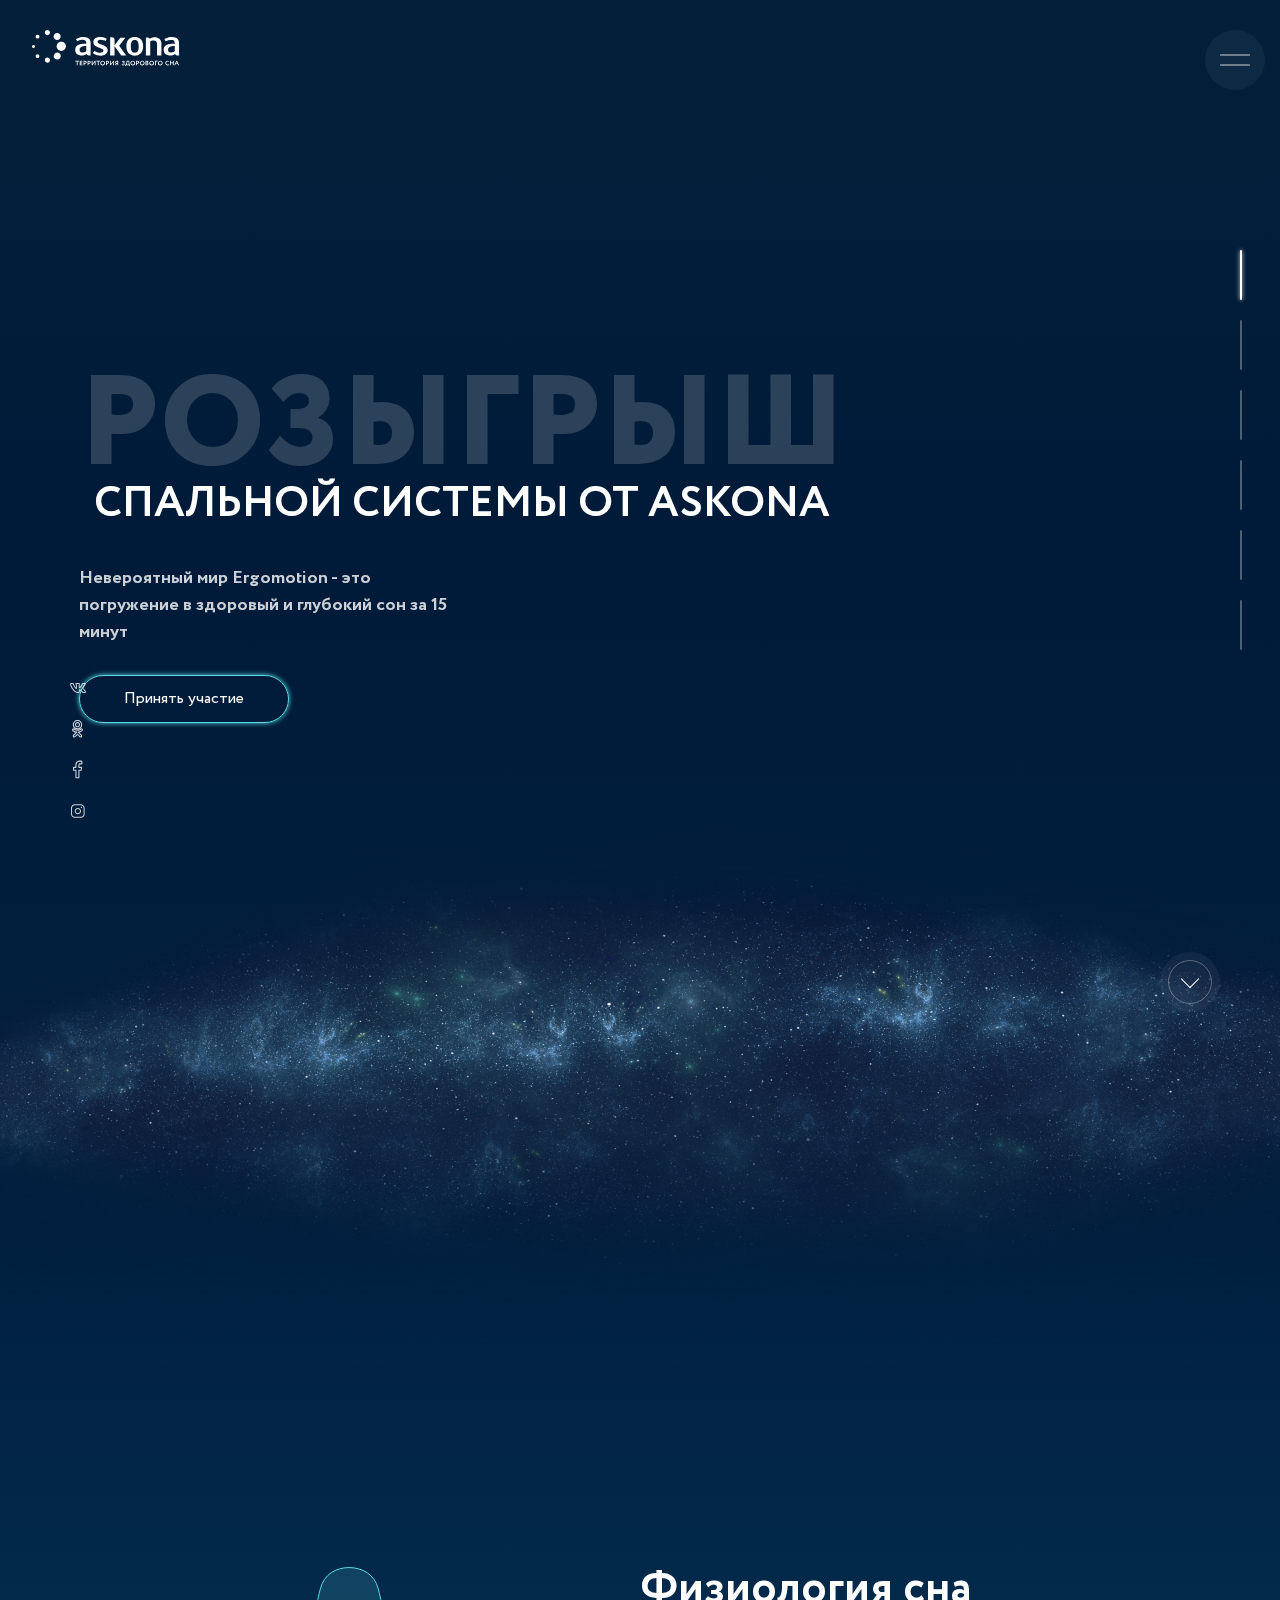
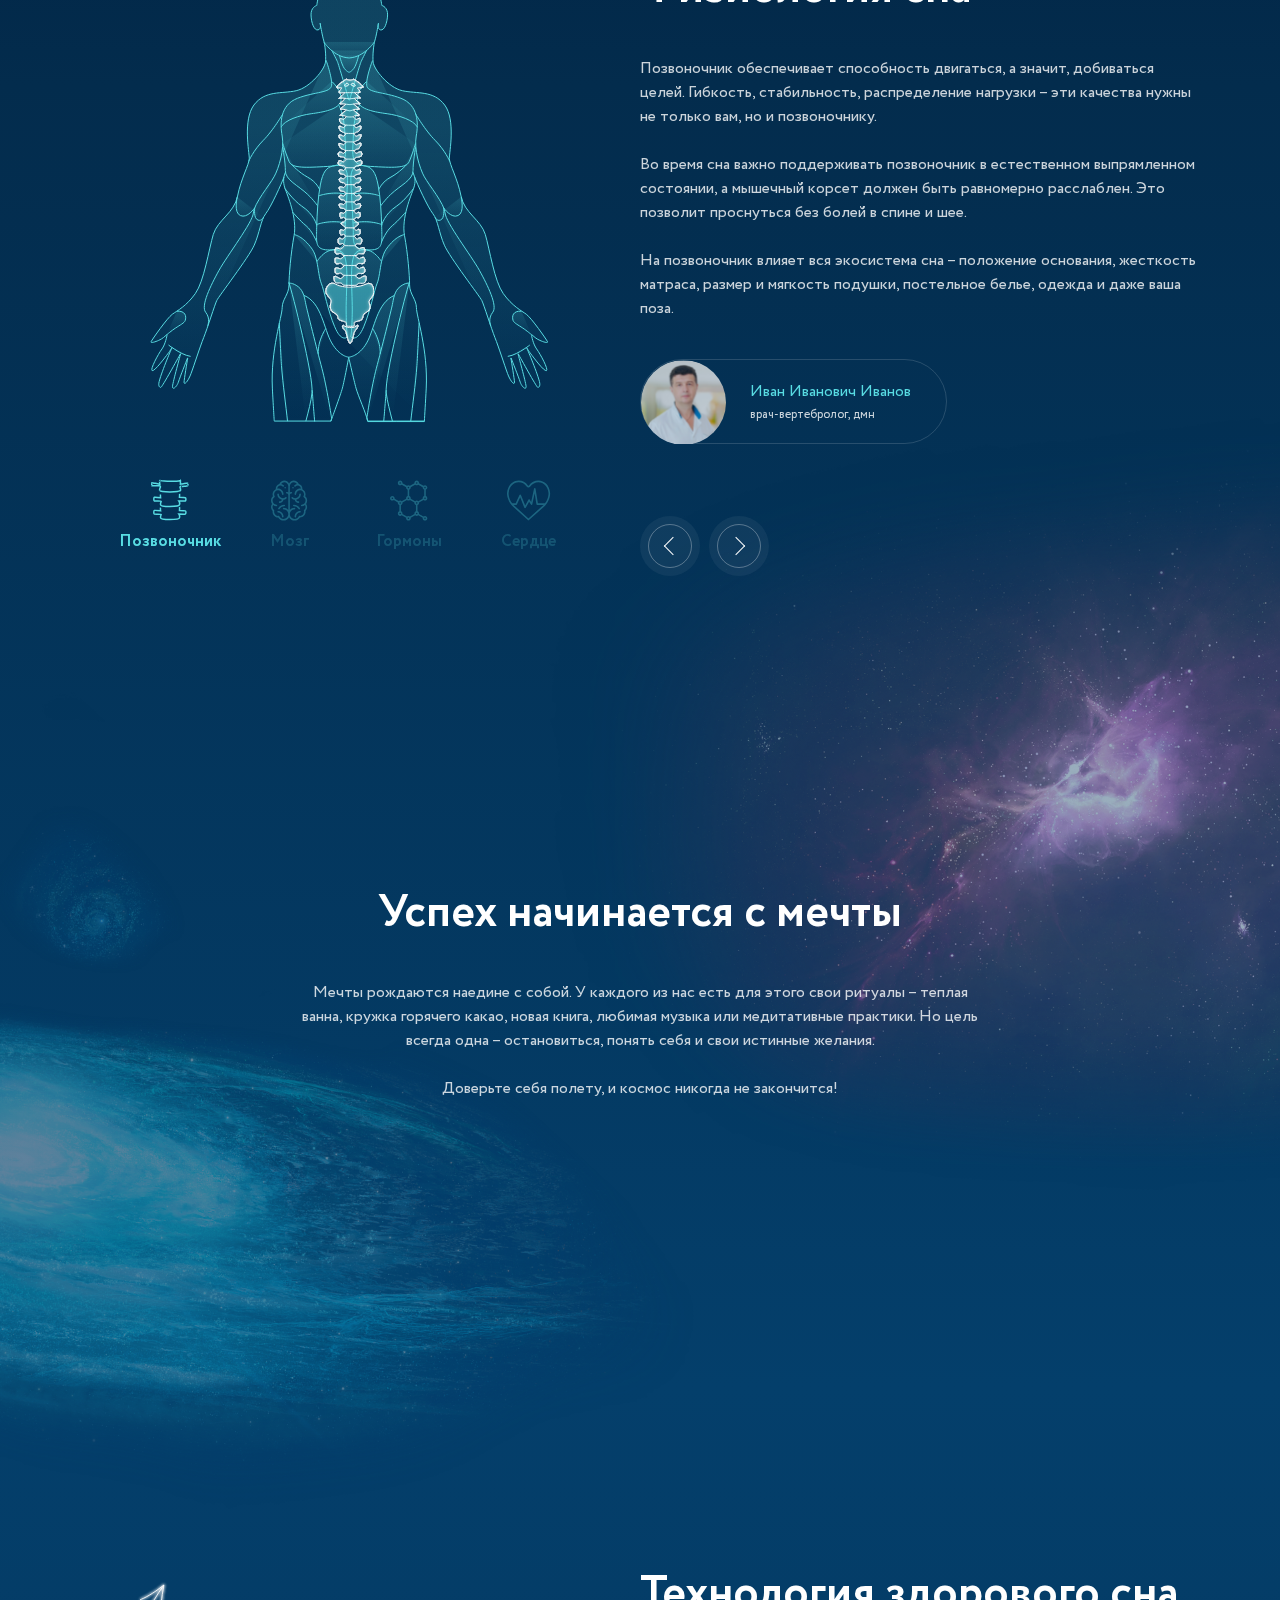
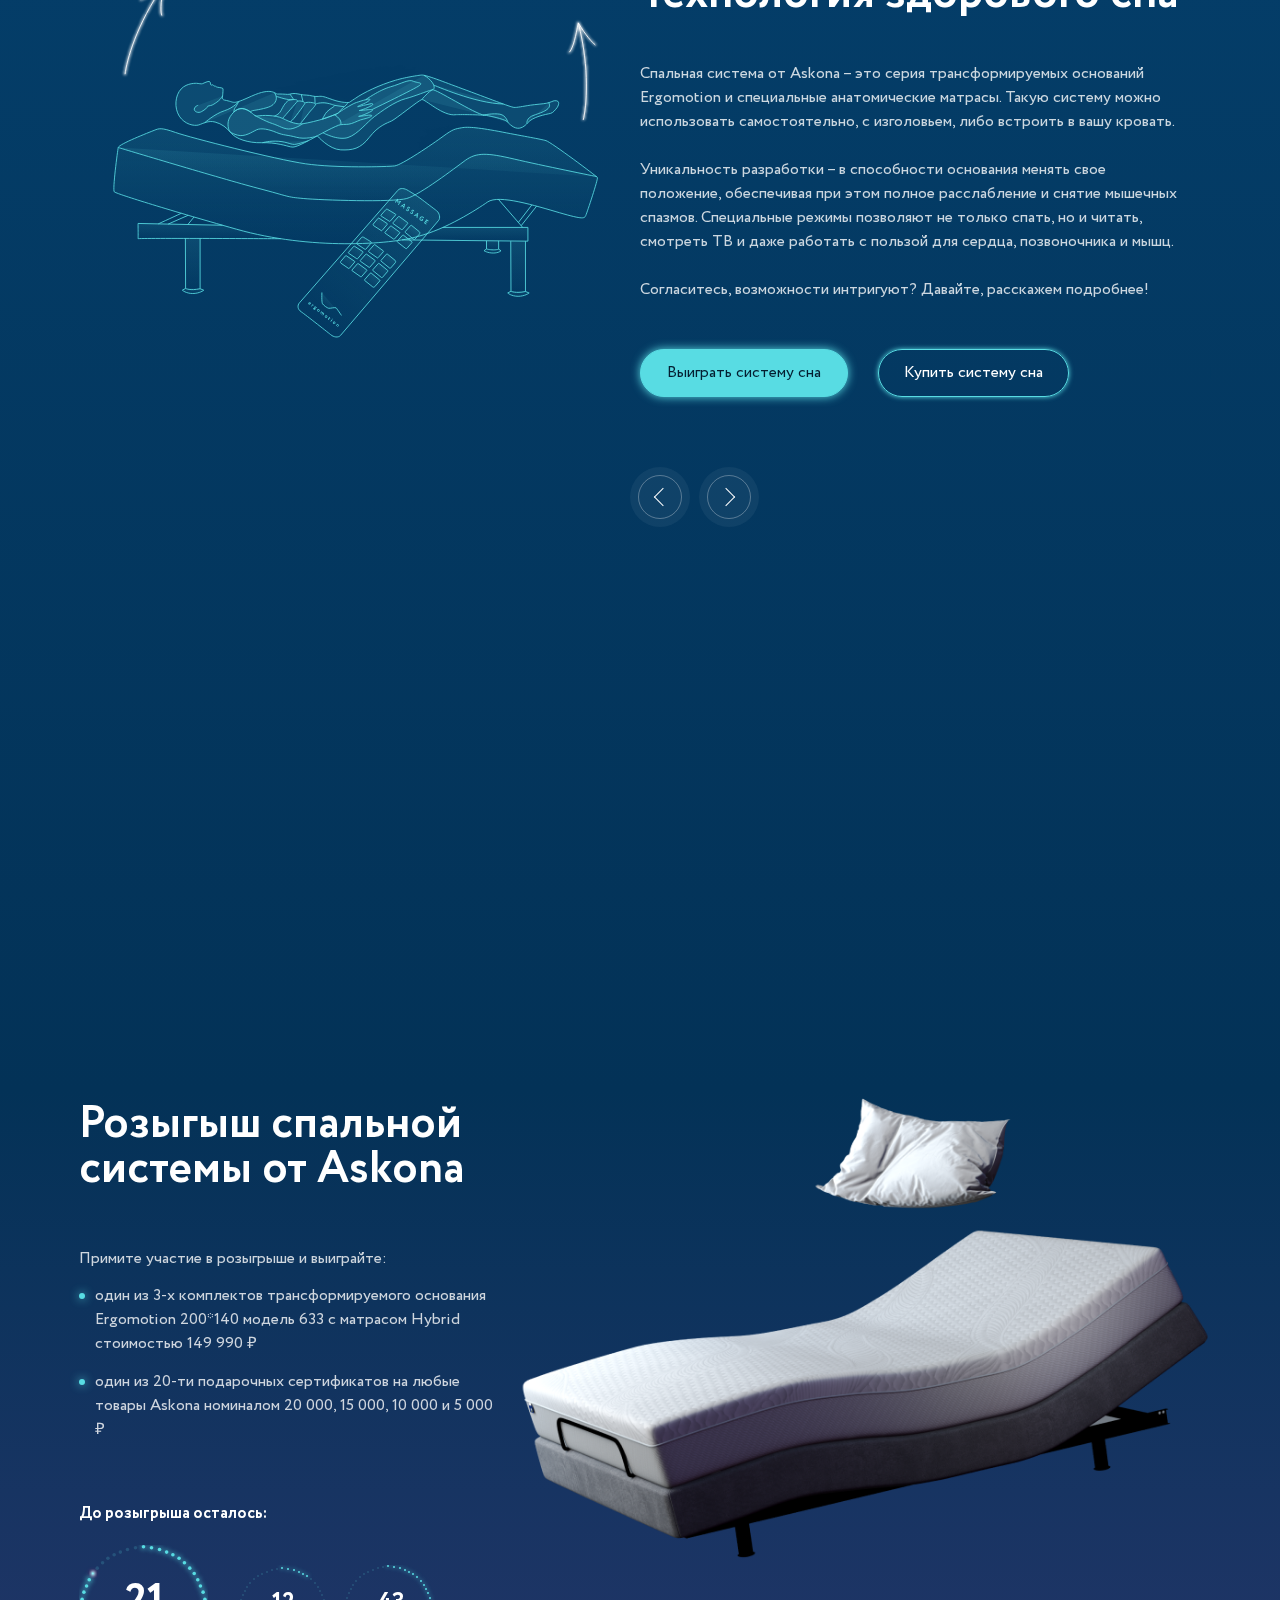
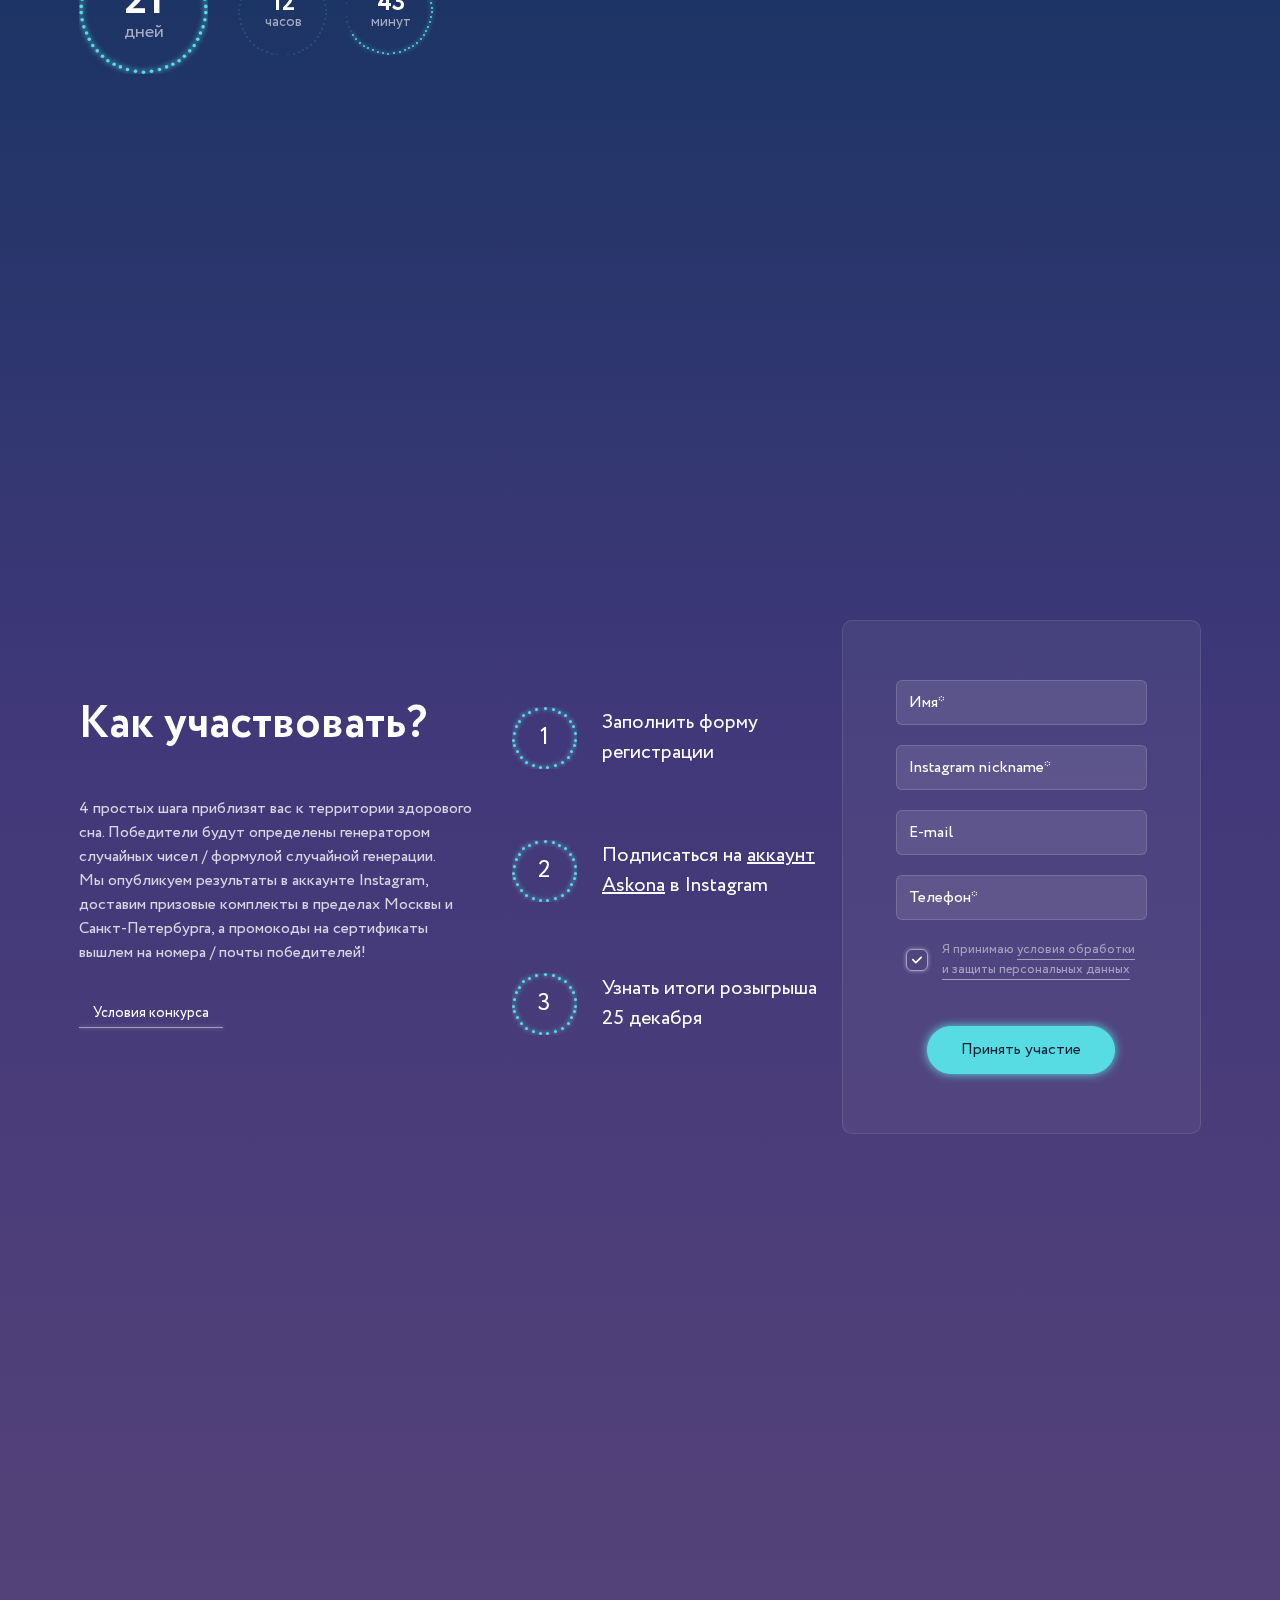
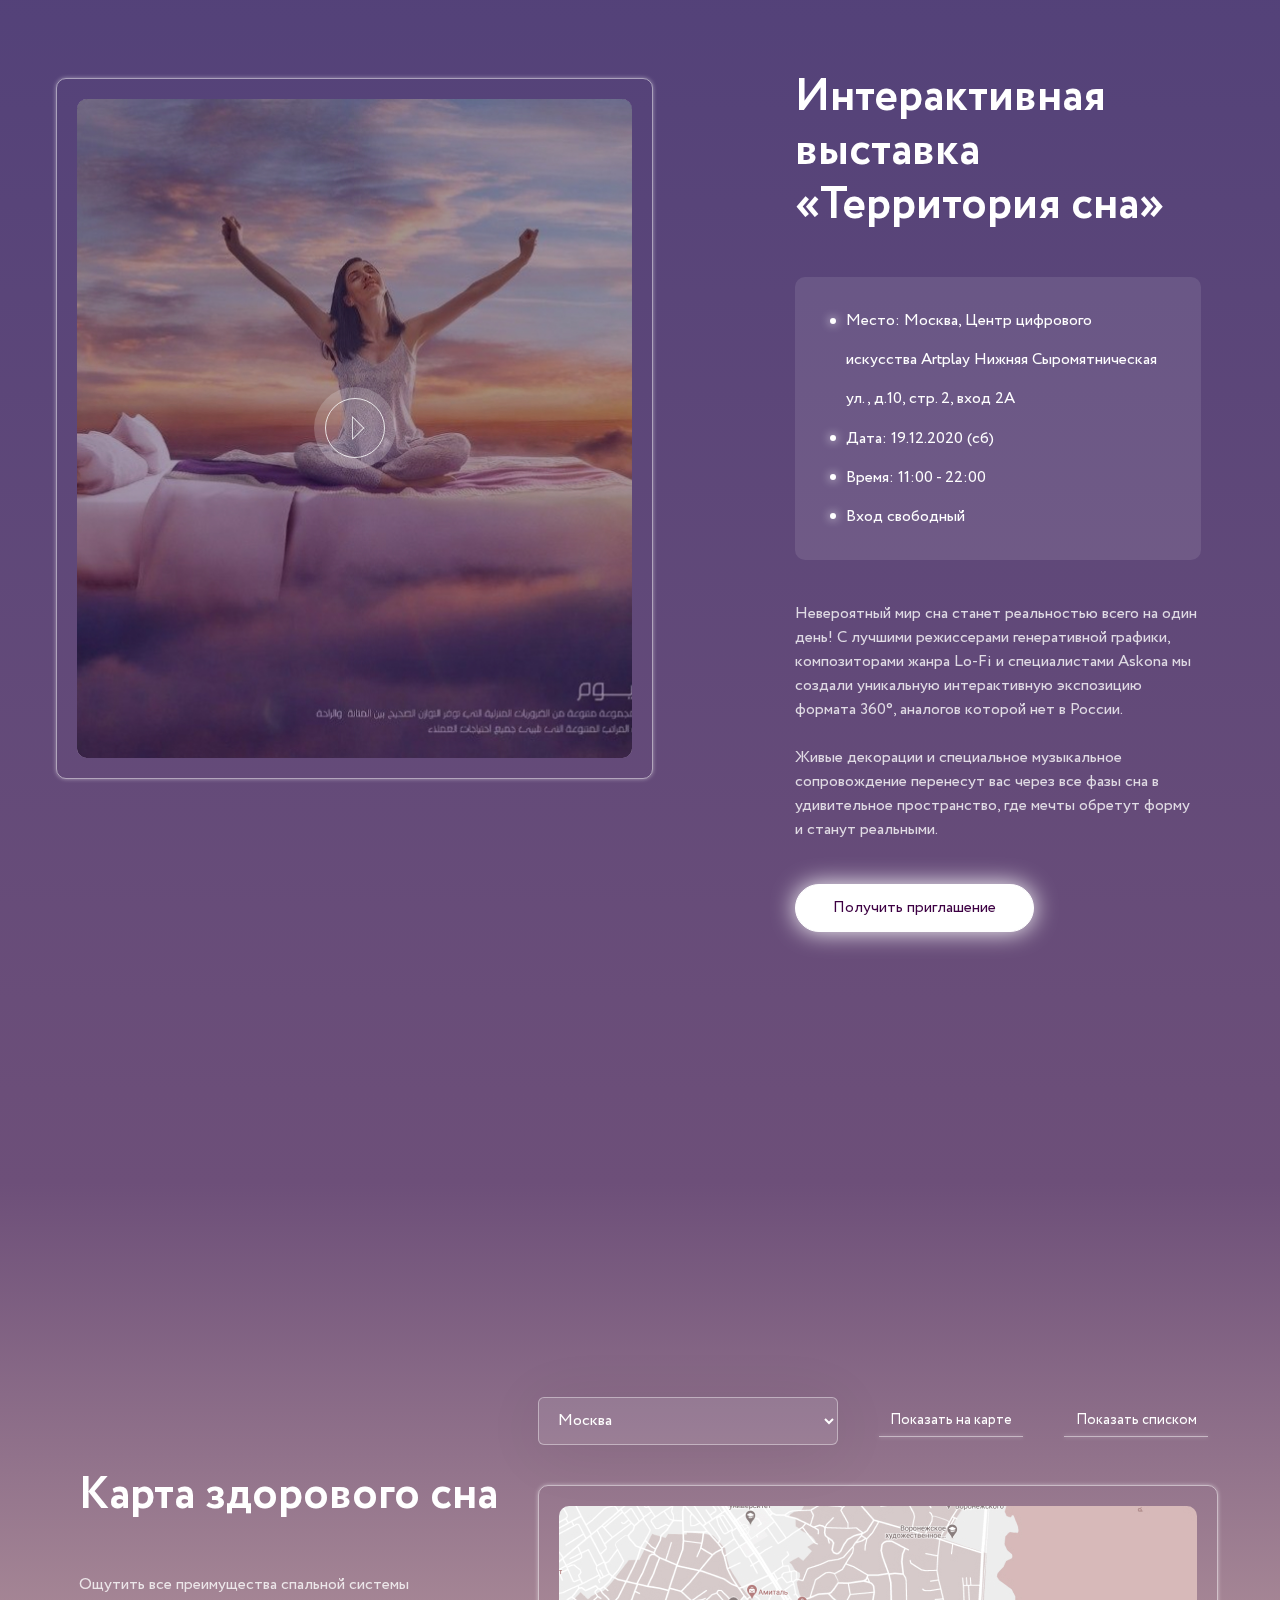
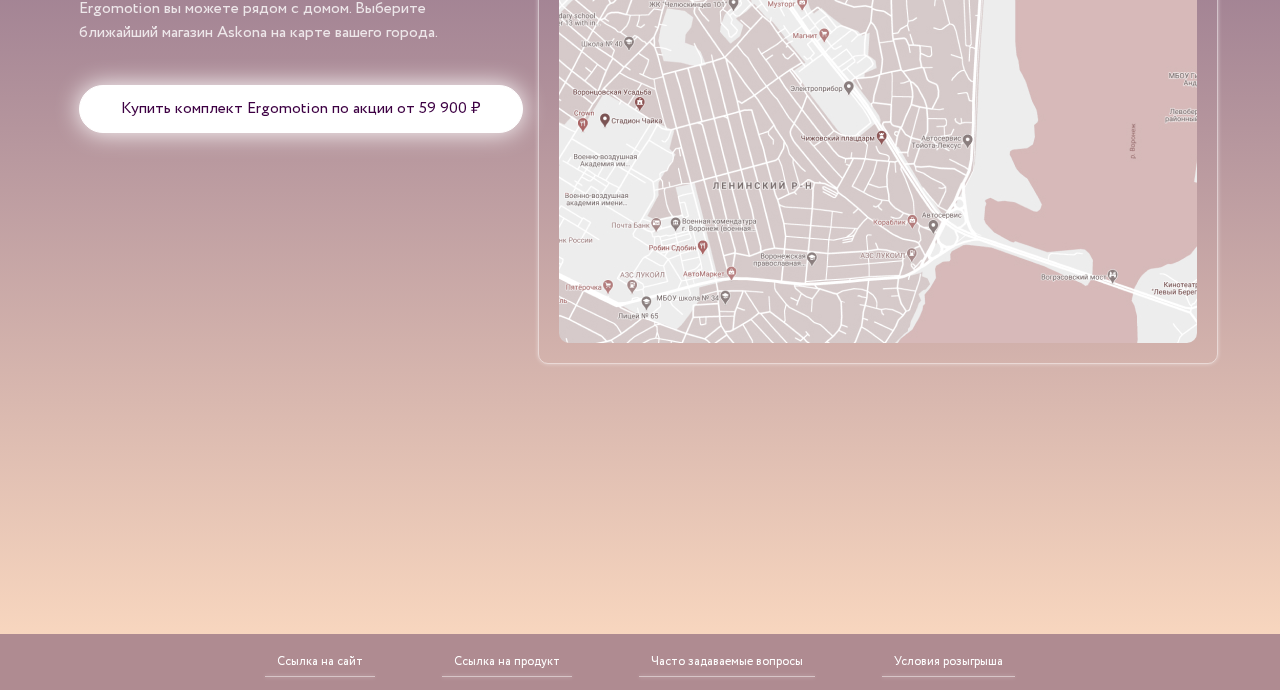
==== commit 42ee59a4: "2610" ====
--- a/index.html
+++ b/index.html
@@ -688,6 +688,1402 @@
 			</div>
 		</div>
 	</div>
+	
+	<div class="sblock s5">
+		<div class="container">
+			<div class="s5__box">
+				<div>
+					<h3 class="stitle s5__title">Розыгыш спальной <br>системы от Askona</h3>
+					<div class="s5__img-mob">
+						<img src="img/5/bed-mob.png" alt="">
+					</div>
+					<div class="stext s5__text">
+						<p>Примите участие в розыгрыше и выиграйте:</p>
+						<ul>
+							<li>один из 3-х комплектов трансформируемого основания Ergomotion 200*140 модель 633 с матрасом Hybrid стоимостью 149 990 ₽</li>
+							<li>один из 20-ти подарочных сертификатов на любые товары Askona номиналом 20 000, 15 000, 10 000 и 5 000 ₽</li>
+						</ul>
+					</div>
+					
+					<ul class="s5-timer">
+						<p class="s5-timer__text">До розыгрыша осталось:</p>
+						<ul class="s5-timer__values">
+							<li>
+								<div class="s5-timer__value s5-timer__value_1">
+									<div class="s5-timer__value-bg">
+										<svg width="151" height="139" viewBox="0 0 151 139" fill="none" xmlns="http://www.w3.org/2000/svg">
+											<g filter="url(#filter0_d)">
+												<circle cx="81.0034" cy="6.77931" r="1.77931" fill="#58DCE3"/>
+											</g>
+											<g filter="url(#filter1_d)">
+												<circle cx="89.0103" cy="7.66896" r="1.77931" fill="#58DCE3"/>
+											</g>
+											<g filter="url(#filter2_d)">
+												<circle cx="97.0171" cy="9.44826" r="1.77931" fill="#58DCE3"/>
+											</g>
+											<g filter="url(#filter3_d)">
+												<circle cx="104.134" cy="12.1172" r="1.77931" fill="#58DCE3"/>
+											</g>
+											<g filter="url(#filter4_d)">
+												<circle cx="110.362" cy="14.7861" r="1.77931" fill="#58DCE3"/>
+											</g>
+											<g filter="url(#filter5_d)">
+												<circle cx="116.59" cy="18.3449" r="1.77931" fill="#58DCE3"/>
+											</g>
+											<g filter="url(#filter6_d)">
+												<circle cx="121.928" cy="22.7931" r="1.77931" fill="#58DCE3"/>
+											</g>
+											<g filter="url(#filter7_d)">
+												<circle cx="127.266" cy="28.131" r="1.77931" fill="#58DCE3"/>
+											</g>
+											<g filter="url(#filter8_d)">
+												<circle cx="131.714" cy="33.469" r="1.77931" fill="#58DCE3"/>
+											</g>
+											<g filter="url(#filter9_d)">
+												<circle cx="135.272" cy="39.6965" r="1.77931" fill="#58DCE3"/>
+											</g>
+											<g filter="url(#filter10_d)">
+												<circle cx="137.941" cy="45.9241" r="1.77931" fill="#58DCE3"/>
+											</g>
+											<g filter="url(#filter11_d)">
+												<circle cx="140.61" cy="52.1517" r="1.77931" fill="#58DCE3"/>
+											</g>
+											<g filter="url(#filter12_d)">
+												<circle cx="142.39" cy="59.2689" r="1.77931" fill="#58DCE3"/>
+											</g>
+											<g filter="url(#filter13_d)">
+												<circle cx="143.279" cy="66.3862" r="1.77931" fill="#58DCE3"/>
+											</g>
+											<g filter="url(#filter14_d)">
+												<circle cx="143.279" cy="72.6138" r="1.77931" fill="#58DCE3"/>
+											</g>
+											<circle r="1.77931" transform="matrix(-1 0 0 1 72.9966 7.66896)" fill="#58DCE3" fill-opacity="0.18"/>
+											<circle r="1.77931" transform="matrix(-1 0 0 1 64.9897 9.44826)" fill="#58DCE3" fill-opacity="0.18"/>
+											<circle r="1.77931" transform="matrix(-1 0 0 1 57.8725 12.1172)" fill="#58DCE3" fill-opacity="0.18"/>
+											<circle r="1.77931" transform="matrix(-1 0 0 1 51.645 14.7861)" fill="#58DCE3" fill-opacity="0.18"/>
+											<circle r="1.77931" transform="matrix(-1 0 0 1 45.417 18.3449)" fill="#58DCE3" fill-opacity="0.18"/>
+											<circle r="1.77931" transform="matrix(-1 0 0 1 40.0791 22.7931)" fill="#58DCE3" fill-opacity="0.18"/>
+											<circle r="1.77931" transform="matrix(-1 0 0 1 34.7412 28.131)" fill="#58DCE3" fill-opacity="0.18"/>
+											<g filter="url(#filter15_d)">
+												<circle r="0.889655" transform="matrix(-1 0 0 1 30.293 33.469)" fill="#58DCE3"/>
+											</g>
+											<g filter="url(#filter16_df)">
+												<circle r="1.77931" transform="matrix(-1 0 0 1 30.293 33.469)" fill="#8BF9FF"/>
+											</g>
+											<g filter="url(#filter17_d)">
+												<circle r="1.77931" transform="matrix(-1 0 0 1 26.7344 39.6965)" fill="#58DCE3"/>
+											</g>
+											<g filter="url(#filter18_d)">
+												<circle r="1.77931" transform="matrix(-1 0 0 1 24.0654 45.9241)" fill="#58DCE3"/>
+											</g>
+											<g filter="url(#filter19_d)">
+												<circle r="1.77931" transform="matrix(-1 0 0 1 21.3965 52.1517)" fill="#58DCE3"/>
+											</g>
+											<g filter="url(#filter20_d)">
+												<circle r="1.77931" transform="matrix(-1 0 0 1 19.6172 59.2689)" fill="#58DCE3"/>
+											</g>
+											<g filter="url(#filter21_d)">
+												<circle r="1.77931" transform="matrix(-1 0 0 1 18.7275 66.3862)" fill="#58DCE3"/>
+											</g>
+											<g filter="url(#filter22_d)">
+												<circle r="1.77931" transform="matrix(-1 0 0 1 18.7275 72.6138)" fill="#58DCE3"/>
+											</g>
+											<g filter="url(#filter23_d)">
+												<circle r="1.77931" transform="matrix(1 0 0 -1 81.0034 132.221)" fill="#58DCE3"/>
+											</g>
+											<g filter="url(#filter24_d)">
+												<circle r="1.77931" transform="matrix(1 0 0 -1 89.0103 131.331)" fill="#58DCE3"/>
+											</g>
+											<g filter="url(#filter25_d)">
+												<circle r="1.77931" transform="matrix(1 0 0 -1 97.0171 129.552)" fill="#58DCE3"/>
+											</g>
+											<g filter="url(#filter26_d)">
+												<circle r="1.77931" transform="matrix(1 0 0 -1 104.134 126.883)" fill="#58DCE3"/>
+											</g>
+											<g filter="url(#filter27_d)">
+												<circle r="1.77931" transform="matrix(1 0 0 -1 110.362 124.214)" fill="#58DCE3"/>
+											</g>
+											<g filter="url(#filter28_d)">
+												<circle r="1.77931" transform="matrix(1 0 0 -1 116.59 120.655)" fill="#58DCE3"/>
+											</g>
+											<g filter="url(#filter29_d)">
+												<circle r="1.77931" transform="matrix(1 0 0 -1 121.928 116.207)" fill="#58DCE3"/>
+											</g>
+											<g filter="url(#filter30_d)">
+												<circle r="1.77931" transform="matrix(1 0 0 -1 127.266 110.869)" fill="#58DCE3"/>
+											</g>
+											<g filter="url(#filter31_d)">
+												<circle r="1.77931" transform="matrix(1 0 0 -1 131.714 105.531)" fill="#58DCE3"/>
+											</g>
+											<g filter="url(#filter32_d)">
+												<circle r="1.77931" transform="matrix(1 0 0 -1 135.272 99.3035)" fill="#58DCE3"/>
+											</g>
+											<g filter="url(#filter33_d)">
+												<circle r="1.77931" transform="matrix(1 0 0 -1 137.941 93.0759)" fill="#58DCE3"/>
+											</g>
+											<g filter="url(#filter34_d)">
+												<circle r="1.77931" transform="matrix(1 0 0 -1 140.61 86.8483)" fill="#58DCE3"/>
+											</g>
+											<g filter="url(#filter35_d)">
+												<circle r="1.77931" transform="matrix(1 0 0 -1 142.39 79.7311)" fill="#58DCE3"/>
+											</g>
+											<g filter="url(#filter36_d)">
+												<circle cx="72.9966" cy="131.331" r="1.77931" transform="rotate(-180 72.9966 131.331)" fill="#58DCE3"/>
+											</g>
+											<g filter="url(#filter37_d)">
+												<circle cx="64.9897" cy="129.552" r="1.77931" transform="rotate(-180 64.9897 129.552)" fill="#58DCE3"/>
+											</g>
+											<g filter="url(#filter38_d)">
+												<circle cx="57.8725" cy="126.883" r="1.77931" transform="rotate(-180 57.8725 126.883)" fill="#58DCE3"/>
+											</g>
+											<g filter="url(#filter39_d)">
+												<circle cx="51.645" cy="124.214" r="1.77931" transform="rotate(-180 51.645 124.214)" fill="#58DCE3"/>
+											</g>
+											<g filter="url(#filter40_d)">
+												<circle cx="45.417" cy="120.655" r="1.77931" transform="rotate(-180 45.417 120.655)" fill="#58DCE3"/>
+											</g>
+											<g filter="url(#filter41_d)">
+												<circle cx="40.0791" cy="116.207" r="1.77931" transform="rotate(-180 40.0791 116.207)" fill="#58DCE3"/>
+											</g>
+											<g filter="url(#filter42_d)">
+												<circle cx="34.7412" cy="110.869" r="1.77931" transform="rotate(-180 34.7412 110.869)" fill="#58DCE3"/>
+											</g>
+											<g filter="url(#filter43_d)">
+												<circle cx="30.293" cy="105.531" r="1.77931" transform="rotate(-180 30.293 105.531)" fill="#58DCE3"/>
+											</g>
+											<g filter="url(#filter44_d)">
+												<circle cx="26.7344" cy="99.3035" r="1.77931" transform="rotate(-180 26.7344 99.3035)" fill="#58DCE3"/>
+											</g>
+											<g filter="url(#filter45_d)">
+												<circle cx="24.0654" cy="93.0759" r="1.77931" transform="rotate(-180 24.0654 93.0759)" fill="#58DCE3"/>
+											</g>
+											<g filter="url(#filter46_d)">
+												<circle cx="21.3965" cy="86.8483" r="1.77931" transform="rotate(-180 21.3965 86.8483)" fill="#58DCE3"/>
+											</g>
+											<g filter="url(#filter47_d)">
+												<circle cx="19.6172" cy="79.7311" r="1.77931" transform="rotate(-180 19.6172 79.7311)" fill="#58DCE3"/>
+											</g>
+											<g filter="url(#filter48_df)">
+												<ellipse cx="30.3332" cy="32.1193" rx="0.752772" ry="20.7012" transform="rotate(-20.4297 30.3332 32.1193)" fill="#58DCE3"/>
+											</g>
+											<g filter="url(#filter49_df)">
+												<ellipse cx="29.4005" cy="33.0625" rx="0.5" ry="25.5" transform="rotate(114.582 29.4005 33.0625)" fill="#58DCE3"/>
+											</g>
+											<defs>
+												<filter id="filter0_d" x="74.2241" y="0" width="13.5586" height="13.5586" filterUnits="userSpaceOnUse" color-interpolation-filters="sRGB">
+													<feFlood flood-opacity="0" result="BackgroundImageFix"/>
+													<feColorMatrix in="SourceAlpha" type="matrix" values="0 0 0 0 0 0 0 0 0 0 0 0 0 0 0 0 0 0 127 0"/>
+													<feOffset/>
+													<feGaussianBlur stdDeviation="2.5"/>
+													<feColorMatrix type="matrix" values="0 0 0 0 0.345098 0 0 0 0 0.862745 0 0 0 0 0.890196 0 0 0 0.8 0"/>
+													<feBlend mode="normal" in2="BackgroundImageFix" result="effect1_dropShadow"/>
+													<feBlend mode="normal" in="SourceGraphic" in2="effect1_dropShadow" result="shape"/>
+												</filter>
+												<filter id="filter1_d" x="82.231" y="0.889648" width="13.5586" height="13.5586" filterUnits="userSpaceOnUse" color-interpolation-filters="sRGB">
+													<feFlood flood-opacity="0" result="BackgroundImageFix"/>
+													<feColorMatrix in="SourceAlpha" type="matrix" values="0 0 0 0 0 0 0 0 0 0 0 0 0 0 0 0 0 0 127 0"/>
+													<feOffset/>
+													<feGaussianBlur stdDeviation="2.5"/>
+													<feColorMatrix type="matrix" values="0 0 0 0 0.345098 0 0 0 0 0.862745 0 0 0 0 0.890196 0 0 0 0.8 0"/>
+													<feBlend mode="normal" in2="BackgroundImageFix" result="effect1_dropShadow"/>
+													<feBlend mode="normal" in="SourceGraphic" in2="effect1_dropShadow" result="shape"/>
+												</filter>
+												<filter id="filter2_d" x="90.2378" y="2.66895" width="13.5586" height="13.5586" filterUnits="userSpaceOnUse" color-interpolation-filters="sRGB">
+													<feFlood flood-opacity="0" result="BackgroundImageFix"/>
+													<feColorMatrix in="SourceAlpha" type="matrix" values="0 0 0 0 0 0 0 0 0 0 0 0 0 0 0 0 0 0 127 0"/>
+													<feOffset/>
+													<feGaussianBlur stdDeviation="2.5"/>
+													<feColorMatrix type="matrix" values="0 0 0 0 0.345098 0 0 0 0 0.862745 0 0 0 0 0.890196 0 0 0 0.8 0"/>
+													<feBlend mode="normal" in2="BackgroundImageFix" result="effect1_dropShadow"/>
+													<feBlend mode="normal" in="SourceGraphic" in2="effect1_dropShadow" result="shape"/>
+												</filter>
+												<filter id="filter3_d" x="97.355" y="5.33789" width="13.5586" height="13.5586" filterUnits="userSpaceOnUse" color-interpolation-filters="sRGB">
+													<feFlood flood-opacity="0" result="BackgroundImageFix"/>
+													<feColorMatrix in="SourceAlpha" type="matrix" values="0 0 0 0 0 0 0 0 0 0 0 0 0 0 0 0 0 0 127 0"/>
+													<feOffset/>
+													<feGaussianBlur stdDeviation="2.5"/>
+													<feColorMatrix type="matrix" values="0 0 0 0 0.345098 0 0 0 0 0.862745 0 0 0 0 0.890196 0 0 0 0.8 0"/>
+													<feBlend mode="normal" in2="BackgroundImageFix" result="effect1_dropShadow"/>
+													<feBlend mode="normal" in="SourceGraphic" in2="effect1_dropShadow" result="shape"/>
+												</filter>
+												<filter id="filter4_d" x="103.583" y="8.00684" width="13.5586" height="13.5586" filterUnits="userSpaceOnUse" color-interpolation-filters="sRGB">
+													<feFlood flood-opacity="0" result="BackgroundImageFix"/>
+													<feColorMatrix in="SourceAlpha" type="matrix" values="0 0 0 0 0 0 0 0 0 0 0 0 0 0 0 0 0 0 127 0"/>
+													<feOffset/>
+													<feGaussianBlur stdDeviation="2.5"/>
+													<feColorMatrix type="matrix" values="0 0 0 0 0.345098 0 0 0 0 0.862745 0 0 0 0 0.890196 0 0 0 0.8 0"/>
+													<feBlend mode="normal" in2="BackgroundImageFix" result="effect1_dropShadow"/>
+													<feBlend mode="normal" in="SourceGraphic" in2="effect1_dropShadow" result="shape"/>
+												</filter>
+												<filter id="filter5_d" x="109.811" y="11.5656" width="13.5586" height="13.5586" filterUnits="userSpaceOnUse" color-interpolation-filters="sRGB">
+													<feFlood flood-opacity="0" result="BackgroundImageFix"/>
+													<feColorMatrix in="SourceAlpha" type="matrix" values="0 0 0 0 0 0 0 0 0 0 0 0 0 0 0 0 0 0 127 0"/>
+													<feOffset/>
+													<feGaussianBlur stdDeviation="2.5"/>
+													<feColorMatrix type="matrix" values="0 0 0 0 0.345098 0 0 0 0 0.862745 0 0 0 0 0.890196 0 0 0 0.8 0"/>
+													<feBlend mode="normal" in2="BackgroundImageFix" result="effect1_dropShadow"/>
+													<feBlend mode="normal" in="SourceGraphic" in2="effect1_dropShadow" result="shape"/>
+												</filter>
+												<filter id="filter6_d" x="115.148" y="16.0138" width="13.5586" height="13.5586" filterUnits="userSpaceOnUse" color-interpolation-filters="sRGB">
+													<feFlood flood-opacity="0" result="BackgroundImageFix"/>
+													<feColorMatrix in="SourceAlpha" type="matrix" values="0 0 0 0 0 0 0 0 0 0 0 0 0 0 0 0 0 0 127 0"/>
+													<feOffset/>
+													<feGaussianBlur stdDeviation="2.5"/>
+													<feColorMatrix type="matrix" values="0 0 0 0 0.345098 0 0 0 0 0.862745 0 0 0 0 0.890196 0 0 0 0.8 0"/>
+													<feBlend mode="normal" in2="BackgroundImageFix" result="effect1_dropShadow"/>
+													<feBlend mode="normal" in="SourceGraphic" in2="effect1_dropShadow" result="shape"/>
+												</filter>
+												<filter id="filter7_d" x="120.486" y="21.3517" width="13.5586" height="13.5586" filterUnits="userSpaceOnUse" color-interpolation-filters="sRGB">
+													<feFlood flood-opacity="0" result="BackgroundImageFix"/>
+													<feColorMatrix in="SourceAlpha" type="matrix" values="0 0 0 0 0 0 0 0 0 0 0 0 0 0 0 0 0 0 127 0"/>
+													<feOffset/>
+													<feGaussianBlur stdDeviation="2.5"/>
+													<feColorMatrix type="matrix" values="0 0 0 0 0.345098 0 0 0 0 0.862745 0 0 0 0 0.890196 0 0 0 0.8 0"/>
+													<feBlend mode="normal" in2="BackgroundImageFix" result="effect1_dropShadow"/>
+													<feBlend mode="normal" in="SourceGraphic" in2="effect1_dropShadow" result="shape"/>
+												</filter>
+												<filter id="filter8_d" x="124.935" y="26.6897" width="13.5586" height="13.5586" filterUnits="userSpaceOnUse" color-interpolation-filters="sRGB">
+													<feFlood flood-opacity="0" result="BackgroundImageFix"/>
+													<feColorMatrix in="SourceAlpha" type="matrix" values="0 0 0 0 0 0 0 0 0 0 0 0 0 0 0 0 0 0 127 0"/>
+													<feOffset/>
+													<feGaussianBlur stdDeviation="2.5"/>
+													<feColorMatrix type="matrix" values="0 0 0 0 0.345098 0 0 0 0 0.862745 0 0 0 0 0.890196 0 0 0 0.8 0"/>
+													<feBlend mode="normal" in2="BackgroundImageFix" result="effect1_dropShadow"/>
+													<feBlend mode="normal" in="SourceGraphic" in2="effect1_dropShadow" result="shape"/>
+												</filter>
+												<filter id="filter9_d" x="128.493" y="32.9172" width="13.5586" height="13.5586" filterUnits="userSpaceOnUse" color-interpolation-filters="sRGB">
+													<feFlood flood-opacity="0" result="BackgroundImageFix"/>
+													<feColorMatrix in="SourceAlpha" type="matrix" values="0 0 0 0 0 0 0 0 0 0 0 0 0 0 0 0 0 0 127 0"/>
+													<feOffset/>
+													<feGaussianBlur stdDeviation="2.5"/>
+													<feColorMatrix type="matrix" values="0 0 0 0 0.345098 0 0 0 0 0.862745 0 0 0 0 0.890196 0 0 0 0.8 0"/>
+													<feBlend mode="normal" in2="BackgroundImageFix" result="effect1_dropShadow"/>
+													<feBlend mode="normal" in="SourceGraphic" in2="effect1_dropShadow" result="shape"/>
+												</filter>
+												<filter id="filter10_d" x="131.162" y="39.1448" width="13.5586" height="13.5586" filterUnits="userSpaceOnUse" color-interpolation-filters="sRGB">
+													<feFlood flood-opacity="0" result="BackgroundImageFix"/>
+													<feColorMatrix in="SourceAlpha" type="matrix" values="0 0 0 0 0 0 0 0 0 0 0 0 0 0 0 0 0 0 127 0"/>
+													<feOffset/>
+													<feGaussianBlur stdDeviation="2.5"/>
+													<feColorMatrix type="matrix" values="0 0 0 0 0.345098 0 0 0 0 0.862745 0 0 0 0 0.890196 0 0 0 0.8 0"/>
+													<feBlend mode="normal" in2="BackgroundImageFix" result="effect1_dropShadow"/>
+													<feBlend mode="normal" in="SourceGraphic" in2="effect1_dropShadow" result="shape"/>
+												</filter>
+												<filter id="filter11_d" x="133.831" y="45.3724" width="13.5586" height="13.5586" filterUnits="userSpaceOnUse" color-interpolation-filters="sRGB">
+													<feFlood flood-opacity="0" result="BackgroundImageFix"/>
+													<feColorMatrix in="SourceAlpha" type="matrix" values="0 0 0 0 0 0 0 0 0 0 0 0 0 0 0 0 0 0 127 0"/>
+													<feOffset/>
+													<feGaussianBlur stdDeviation="2.5"/>
+													<feColorMatrix type="matrix" values="0 0 0 0 0.345098 0 0 0 0 0.862745 0 0 0 0 0.890196 0 0 0 0.8 0"/>
+													<feBlend mode="normal" in2="BackgroundImageFix" result="effect1_dropShadow"/>
+													<feBlend mode="normal" in="SourceGraphic" in2="effect1_dropShadow" result="shape"/>
+												</filter>
+												<filter id="filter12_d" x="135.61" y="52.4896" width="13.5586" height="13.5586" filterUnits="userSpaceOnUse" color-interpolation-filters="sRGB">
+													<feFlood flood-opacity="0" result="BackgroundImageFix"/>
+													<feColorMatrix in="SourceAlpha" type="matrix" values="0 0 0 0 0 0 0 0 0 0 0 0 0 0 0 0 0 0 127 0"/>
+													<feOffset/>
+													<feGaussianBlur stdDeviation="2.5"/>
+													<feColorMatrix type="matrix" values="0 0 0 0 0.345098 0 0 0 0 0.862745 0 0 0 0 0.890196 0 0 0 0.8 0"/>
+													<feBlend mode="normal" in2="BackgroundImageFix" result="effect1_dropShadow"/>
+													<feBlend mode="normal" in="SourceGraphic" in2="effect1_dropShadow" result="shape"/>
+												</filter>
+												<filter id="filter13_d" x="136.5" y="59.6069" width="13.5586" height="13.5586" filterUnits="userSpaceOnUse" color-interpolation-filters="sRGB">
+													<feFlood flood-opacity="0" result="BackgroundImageFix"/>
+													<feColorMatrix in="SourceAlpha" type="matrix" values="0 0 0 0 0 0 0 0 0 0 0 0 0 0 0 0 0 0 127 0"/>
+													<feOffset/>
+													<feGaussianBlur stdDeviation="2.5"/>
+													<feColorMatrix type="matrix" values="0 0 0 0 0.345098 0 0 0 0 0.862745 0 0 0 0 0.890196 0 0 0 0.8 0"/>
+													<feBlend mode="normal" in2="BackgroundImageFix" result="effect1_dropShadow"/>
+													<feBlend mode="normal" in="SourceGraphic" in2="effect1_dropShadow" result="shape"/>
+												</filter>
+												<filter id="filter14_d" x="136.5" y="65.8345" width="13.5586" height="13.5586" filterUnits="userSpaceOnUse" color-interpolation-filters="sRGB">
+													<feFlood flood-opacity="0" result="BackgroundImageFix"/>
+													<feColorMatrix in="SourceAlpha" type="matrix" values="0 0 0 0 0 0 0 0 0 0 0 0 0 0 0 0 0 0 127 0"/>
+													<feOffset/>
+													<feGaussianBlur stdDeviation="2.5"/>
+													<feColorMatrix type="matrix" values="0 0 0 0 0.345098 0 0 0 0 0.862745 0 0 0 0 0.890196 0 0 0 0.8 0"/>
+													<feBlend mode="normal" in2="BackgroundImageFix" result="effect1_dropShadow"/>
+													<feBlend mode="normal" in="SourceGraphic" in2="effect1_dropShadow" result="shape"/>
+												</filter>
+												<filter id="filter15_d" x="23.4033" y="26.5793" width="13.7793" height="13.7793" filterUnits="userSpaceOnUse" color-interpolation-filters="sRGB">
+													<feFlood flood-opacity="0" result="BackgroundImageFix"/>
+													<feColorMatrix in="SourceAlpha" type="matrix" values="0 0 0 0 0 0 0 0 0 0 0 0 0 0 0 0 0 0 127 0"/>
+													<feMorphology radius="1" operator="dilate" in="SourceAlpha" result="effect1_dropShadow"/>
+													<feOffset/>
+													<feGaussianBlur stdDeviation="2.5"/>
+													<feColorMatrix type="matrix" values="0 0 0 0 0.921569 0 0 0 0 0.113725 0 0 0 0 0.509804 0 0 0 0.8 0"/>
+													<feBlend mode="normal" in2="BackgroundImageFix" result="effect1_dropShadow"/>
+													<feBlend mode="normal" in="SourceGraphic" in2="effect1_dropShadow" result="shape"/>
+												</filter>
+												<filter id="filter16_df" x="26.5137" y="29.6897" width="7.55862" height="7.55862" filterUnits="userSpaceOnUse" color-interpolation-filters="sRGB">
+													<feFlood flood-opacity="0" result="BackgroundImageFix"/>
+													<feColorMatrix in="SourceAlpha" type="matrix" values="0 0 0 0 0 0 0 0 0 0 0 0 0 0 0 0 0 0 127 0"/>
+													<feOffset/>
+													<feGaussianBlur stdDeviation="1"/>
+													<feColorMatrix type="matrix" values="0 0 0 0 1 0 0 0 0 1 0 0 0 0 1 0 0 0 1 0"/>
+													<feBlend mode="normal" in2="BackgroundImageFix" result="effect1_dropShadow"/>
+													<feBlend mode="normal" in="SourceGraphic" in2="effect1_dropShadow" result="shape"/>
+													<feGaussianBlur stdDeviation="1" result="effect2_foregroundBlur"/>
+												</filter>
+												<filter id="filter17_d" x="18.9551" y="31.9172" width="15.5586" height="15.5586" filterUnits="userSpaceOnUse" color-interpolation-filters="sRGB">
+													<feFlood flood-opacity="0" result="BackgroundImageFix"/>
+													<feColorMatrix in="SourceAlpha" type="matrix" values="0 0 0 0 0 0 0 0 0 0 0 0 0 0 0 0 0 0 127 0"/>
+													<feMorphology radius="1" operator="dilate" in="SourceAlpha" result="effect1_dropShadow"/>
+													<feOffset/>
+													<feGaussianBlur stdDeviation="2.5"/>
+													<feColorMatrix type="matrix" values="0 0 0 0 0.345098 0 0 0 0 0.862745 0 0 0 0 0.890196 0 0 0 0.8 0"/>
+													<feBlend mode="normal" in2="BackgroundImageFix" result="effect1_dropShadow"/>
+													<feBlend mode="normal" in="SourceGraphic" in2="effect1_dropShadow" result="shape"/>
+												</filter>
+												<filter id="filter18_d" x="17.2861" y="39.1448" width="13.5586" height="13.5586" filterUnits="userSpaceOnUse" color-interpolation-filters="sRGB">
+													<feFlood flood-opacity="0" result="BackgroundImageFix"/>
+													<feColorMatrix in="SourceAlpha" type="matrix" values="0 0 0 0 0 0 0 0 0 0 0 0 0 0 0 0 0 0 127 0"/>
+													<feOffset/>
+													<feGaussianBlur stdDeviation="2.5"/>
+													<feColorMatrix type="matrix" values="0 0 0 0 0.345098 0 0 0 0 0.862745 0 0 0 0 0.890196 0 0 0 0.8 0"/>
+													<feBlend mode="normal" in2="BackgroundImageFix" result="effect1_dropShadow"/>
+													<feBlend mode="normal" in="SourceGraphic" in2="effect1_dropShadow" result="shape"/>
+												</filter>
+												<filter id="filter19_d" x="14.6172" y="45.3724" width="13.5586" height="13.5586" filterUnits="userSpaceOnUse" color-interpolation-filters="sRGB">
+													<feFlood flood-opacity="0" result="BackgroundImageFix"/>
+													<feColorMatrix in="SourceAlpha" type="matrix" values="0 0 0 0 0 0 0 0 0 0 0 0 0 0 0 0 0 0 127 0"/>
+													<feOffset/>
+													<feGaussianBlur stdDeviation="2.5"/>
+													<feColorMatrix type="matrix" values="0 0 0 0 0.345098 0 0 0 0 0.862745 0 0 0 0 0.890196 0 0 0 0.8 0"/>
+													<feBlend mode="normal" in2="BackgroundImageFix" result="effect1_dropShadow"/>
+													<feBlend mode="normal" in="SourceGraphic" in2="effect1_dropShadow" result="shape"/>
+												</filter>
+												<filter id="filter20_d" x="12.8379" y="52.4896" width="13.5586" height="13.5586" filterUnits="userSpaceOnUse" color-interpolation-filters="sRGB">
+													<feFlood flood-opacity="0" result="BackgroundImageFix"/>
+													<feColorMatrix in="SourceAlpha" type="matrix" values="0 0 0 0 0 0 0 0 0 0 0 0 0 0 0 0 0 0 127 0"/>
+													<feOffset/>
+													<feGaussianBlur stdDeviation="2.5"/>
+													<feColorMatrix type="matrix" values="0 0 0 0 0.345098 0 0 0 0 0.862745 0 0 0 0 0.890196 0 0 0 0.8 0"/>
+													<feBlend mode="normal" in2="BackgroundImageFix" result="effect1_dropShadow"/>
+													<feBlend mode="normal" in="SourceGraphic" in2="effect1_dropShadow" result="shape"/>
+												</filter>
+												<filter id="filter21_d" x="11.9482" y="59.6069" width="13.5586" height="13.5586" filterUnits="userSpaceOnUse" color-interpolation-filters="sRGB">
+													<feFlood flood-opacity="0" result="BackgroundImageFix"/>
+													<feColorMatrix in="SourceAlpha" type="matrix" values="0 0 0 0 0 0 0 0 0 0 0 0 0 0 0 0 0 0 127 0"/>
+													<feOffset/>
+													<feGaussianBlur stdDeviation="2.5"/>
+													<feColorMatrix type="matrix" values="0 0 0 0 0.345098 0 0 0 0 0.862745 0 0 0 0 0.890196 0 0 0 0.8 0"/>
+													<feBlend mode="normal" in2="BackgroundImageFix" result="effect1_dropShadow"/>
+													<feBlend mode="normal" in="SourceGraphic" in2="effect1_dropShadow" result="shape"/>
+												</filter>
+												<filter id="filter22_d" x="11.9482" y="65.8345" width="13.5586" height="13.5586" filterUnits="userSpaceOnUse" color-interpolation-filters="sRGB">
+													<feFlood flood-opacity="0" result="BackgroundImageFix"/>
+													<feColorMatrix in="SourceAlpha" type="matrix" values="0 0 0 0 0 0 0 0 0 0 0 0 0 0 0 0 0 0 127 0"/>
+													<feOffset/>
+													<feGaussianBlur stdDeviation="2.5"/>
+													<feColorMatrix type="matrix" values="0 0 0 0 0.345098 0 0 0 0 0.862745 0 0 0 0 0.890196 0 0 0 0.8 0"/>
+													<feBlend mode="normal" in2="BackgroundImageFix" result="effect1_dropShadow"/>
+													<feBlend mode="normal" in="SourceGraphic" in2="effect1_dropShadow" result="shape"/>
+												</filter>
+												<filter id="filter23_d" x="74.2241" y="125.441" width="13.5586" height="13.5586" filterUnits="userSpaceOnUse" color-interpolation-filters="sRGB">
+													<feFlood flood-opacity="0" result="BackgroundImageFix"/>
+													<feColorMatrix in="SourceAlpha" type="matrix" values="0 0 0 0 0 0 0 0 0 0 0 0 0 0 0 0 0 0 127 0"/>
+													<feOffset/>
+													<feGaussianBlur stdDeviation="2.5"/>
+													<feColorMatrix type="matrix" values="0 0 0 0 0.345098 0 0 0 0 0.862745 0 0 0 0 0.890196 0 0 0 0.8 0"/>
+													<feBlend mode="normal" in2="BackgroundImageFix" result="effect1_dropShadow"/>
+													<feBlend mode="normal" in="SourceGraphic" in2="effect1_dropShadow" result="shape"/>
+												</filter>
+												<filter id="filter24_d" x="82.231" y="124.552" width="13.5586" height="13.5586" filterUnits="userSpaceOnUse" color-interpolation-filters="sRGB">
+													<feFlood flood-opacity="0" result="BackgroundImageFix"/>
+													<feColorMatrix in="SourceAlpha" type="matrix" values="0 0 0 0 0 0 0 0 0 0 0 0 0 0 0 0 0 0 127 0"/>
+													<feOffset/>
+													<feGaussianBlur stdDeviation="2.5"/>
+													<feColorMatrix type="matrix" values="0 0 0 0 0.345098 0 0 0 0 0.862745 0 0 0 0 0.890196 0 0 0 0.8 0"/>
+													<feBlend mode="normal" in2="BackgroundImageFix" result="effect1_dropShadow"/>
+													<feBlend mode="normal" in="SourceGraphic" in2="effect1_dropShadow" result="shape"/>
+												</filter>
+												<filter id="filter25_d" x="90.2378" y="122.772" width="13.5586" height="13.5586" filterUnits="userSpaceOnUse" color-interpolation-filters="sRGB">
+													<feFlood flood-opacity="0" result="BackgroundImageFix"/>
+													<feColorMatrix in="SourceAlpha" type="matrix" values="0 0 0 0 0 0 0 0 0 0 0 0 0 0 0 0 0 0 127 0"/>
+													<feOffset/>
+													<feGaussianBlur stdDeviation="2.5"/>
+													<feColorMatrix type="matrix" values="0 0 0 0 0.345098 0 0 0 0 0.862745 0 0 0 0 0.890196 0 0 0 0.8 0"/>
+													<feBlend mode="normal" in2="BackgroundImageFix" result="effect1_dropShadow"/>
+													<feBlend mode="normal" in="SourceGraphic" in2="effect1_dropShadow" result="shape"/>
+												</filter>
+												<filter id="filter26_d" x="97.355" y="120.103" width="13.5586" height="13.5586" filterUnits="userSpaceOnUse" color-interpolation-filters="sRGB">
+													<feFlood flood-opacity="0" result="BackgroundImageFix"/>
+													<feColorMatrix in="SourceAlpha" type="matrix" values="0 0 0 0 0 0 0 0 0 0 0 0 0 0 0 0 0 0 127 0"/>
+													<feOffset/>
+													<feGaussianBlur stdDeviation="2.5"/>
+													<feColorMatrix type="matrix" values="0 0 0 0 0.345098 0 0 0 0 0.862745 0 0 0 0 0.890196 0 0 0 0.8 0"/>
+													<feBlend mode="normal" in2="BackgroundImageFix" result="effect1_dropShadow"/>
+													<feBlend mode="normal" in="SourceGraphic" in2="effect1_dropShadow" result="shape"/>
+												</filter>
+												<filter id="filter27_d" x="103.583" y="117.434" width="13.5586" height="13.5586" filterUnits="userSpaceOnUse" color-interpolation-filters="sRGB">
+													<feFlood flood-opacity="0" result="BackgroundImageFix"/>
+													<feColorMatrix in="SourceAlpha" type="matrix" values="0 0 0 0 0 0 0 0 0 0 0 0 0 0 0 0 0 0 127 0"/>
+													<feOffset/>
+													<feGaussianBlur stdDeviation="2.5"/>
+													<feColorMatrix type="matrix" values="0 0 0 0 0.345098 0 0 0 0 0.862745 0 0 0 0 0.890196 0 0 0 0.8 0"/>
+													<feBlend mode="normal" in2="BackgroundImageFix" result="effect1_dropShadow"/>
+													<feBlend mode="normal" in="SourceGraphic" in2="effect1_dropShadow" result="shape"/>
+												</filter>
+												<filter id="filter28_d" x="109.811" y="113.876" width="13.5586" height="13.5586" filterUnits="userSpaceOnUse" color-interpolation-filters="sRGB">
+													<feFlood flood-opacity="0" result="BackgroundImageFix"/>
+													<feColorMatrix in="SourceAlpha" type="matrix" values="0 0 0 0 0 0 0 0 0 0 0 0 0 0 0 0 0 0 127 0"/>
+													<feOffset/>
+													<feGaussianBlur stdDeviation="2.5"/>
+													<feColorMatrix type="matrix" values="0 0 0 0 0.345098 0 0 0 0 0.862745 0 0 0 0 0.890196 0 0 0 0.8 0"/>
+													<feBlend mode="normal" in2="BackgroundImageFix" result="effect1_dropShadow"/>
+													<feBlend mode="normal" in="SourceGraphic" in2="effect1_dropShadow" result="shape"/>
+												</filter>
+												<filter id="filter29_d" x="115.148" y="109.428" width="13.5586" height="13.5586" filterUnits="userSpaceOnUse" color-interpolation-filters="sRGB">
+													<feFlood flood-opacity="0" result="BackgroundImageFix"/>
+													<feColorMatrix in="SourceAlpha" type="matrix" values="0 0 0 0 0 0 0 0 0 0 0 0 0 0 0 0 0 0 127 0"/>
+													<feOffset/>
+													<feGaussianBlur stdDeviation="2.5"/>
+													<feColorMatrix type="matrix" values="0 0 0 0 0.345098 0 0 0 0 0.862745 0 0 0 0 0.890196 0 0 0 0.8 0"/>
+													<feBlend mode="normal" in2="BackgroundImageFix" result="effect1_dropShadow"/>
+													<feBlend mode="normal" in="SourceGraphic" in2="effect1_dropShadow" result="shape"/>
+												</filter>
+												<filter id="filter30_d" x="120.486" y="104.09" width="13.5586" height="13.5586" filterUnits="userSpaceOnUse" color-interpolation-filters="sRGB">
+													<feFlood flood-opacity="0" result="BackgroundImageFix"/>
+													<feColorMatrix in="SourceAlpha" type="matrix" values="0 0 0 0 0 0 0 0 0 0 0 0 0 0 0 0 0 0 127 0"/>
+													<feOffset/>
+													<feGaussianBlur stdDeviation="2.5"/>
+													<feColorMatrix type="matrix" values="0 0 0 0 0.345098 0 0 0 0 0.862745 0 0 0 0 0.890196 0 0 0 0.8 0"/>
+													<feBlend mode="normal" in2="BackgroundImageFix" result="effect1_dropShadow"/>
+													<feBlend mode="normal" in="SourceGraphic" in2="effect1_dropShadow" result="shape"/>
+												</filter>
+												<filter id="filter31_d" x="124.935" y="98.7517" width="13.5586" height="13.5586" filterUnits="userSpaceOnUse" color-interpolation-filters="sRGB">
+													<feFlood flood-opacity="0" result="BackgroundImageFix"/>
+													<feColorMatrix in="SourceAlpha" type="matrix" values="0 0 0 0 0 0 0 0 0 0 0 0 0 0 0 0 0 0 127 0"/>
+													<feOffset/>
+													<feGaussianBlur stdDeviation="2.5"/>
+													<feColorMatrix type="matrix" values="0 0 0 0 0.345098 0 0 0 0 0.862745 0 0 0 0 0.890196 0 0 0 0.8 0"/>
+													<feBlend mode="normal" in2="BackgroundImageFix" result="effect1_dropShadow"/>
+													<feBlend mode="normal" in="SourceGraphic" in2="effect1_dropShadow" result="shape"/>
+												</filter>
+												<filter id="filter32_d" x="128.493" y="92.5242" width="13.5586" height="13.5586" filterUnits="userSpaceOnUse" color-interpolation-filters="sRGB">
+													<feFlood flood-opacity="0" result="BackgroundImageFix"/>
+													<feColorMatrix in="SourceAlpha" type="matrix" values="0 0 0 0 0 0 0 0 0 0 0 0 0 0 0 0 0 0 127 0"/>
+													<feOffset/>
+													<feGaussianBlur stdDeviation="2.5"/>
+													<feColorMatrix type="matrix" values="0 0 0 0 0.345098 0 0 0 0 0.862745 0 0 0 0 0.890196 0 0 0 0.8 0"/>
+													<feBlend mode="normal" in2="BackgroundImageFix" result="effect1_dropShadow"/>
+													<feBlend mode="normal" in="SourceGraphic" in2="effect1_dropShadow" result="shape"/>
+												</filter>
+												<filter id="filter33_d" x="131.162" y="86.2966" width="13.5586" height="13.5586" filterUnits="userSpaceOnUse" color-interpolation-filters="sRGB">
+													<feFlood flood-opacity="0" result="BackgroundImageFix"/>
+													<feColorMatrix in="SourceAlpha" type="matrix" values="0 0 0 0 0 0 0 0 0 0 0 0 0 0 0 0 0 0 127 0"/>
+													<feOffset/>
+													<feGaussianBlur stdDeviation="2.5"/>
+													<feColorMatrix type="matrix" values="0 0 0 0 0.345098 0 0 0 0 0.862745 0 0 0 0 0.890196 0 0 0 0.8 0"/>
+													<feBlend mode="normal" in2="BackgroundImageFix" result="effect1_dropShadow"/>
+													<feBlend mode="normal" in="SourceGraphic" in2="effect1_dropShadow" result="shape"/>
+												</filter>
+												<filter id="filter34_d" x="133.831" y="80.069" width="13.5586" height="13.5586" filterUnits="userSpaceOnUse" color-interpolation-filters="sRGB">
+													<feFlood flood-opacity="0" result="BackgroundImageFix"/>
+													<feColorMatrix in="SourceAlpha" type="matrix" values="0 0 0 0 0 0 0 0 0 0 0 0 0 0 0 0 0 0 127 0"/>
+													<feOffset/>
+													<feGaussianBlur stdDeviation="2.5"/>
+													<feColorMatrix type="matrix" values="0 0 0 0 0.345098 0 0 0 0 0.862745 0 0 0 0 0.890196 0 0 0 0.8 0"/>
+													<feBlend mode="normal" in2="BackgroundImageFix" result="effect1_dropShadow"/>
+													<feBlend mode="normal" in="SourceGraphic" in2="effect1_dropShadow" result="shape"/>
+												</filter>
+												<filter id="filter35_d" x="135.61" y="72.9518" width="13.5586" height="13.5586" filterUnits="userSpaceOnUse" color-interpolation-filters="sRGB">
+													<feFlood flood-opacity="0" result="BackgroundImageFix"/>
+													<feColorMatrix in="SourceAlpha" type="matrix" values="0 0 0 0 0 0 0 0 0 0 0 0 0 0 0 0 0 0 127 0"/>
+													<feOffset/>
+													<feGaussianBlur stdDeviation="2.5"/>
+													<feColorMatrix type="matrix" values="0 0 0 0 0.345098 0 0 0 0 0.862745 0 0 0 0 0.890196 0 0 0 0.8 0"/>
+													<feBlend mode="normal" in2="BackgroundImageFix" result="effect1_dropShadow"/>
+													<feBlend mode="normal" in="SourceGraphic" in2="effect1_dropShadow" result="shape"/>
+												</filter>
+												<filter id="filter36_d" x="66.2173" y="124.552" width="13.5586" height="13.5586" filterUnits="userSpaceOnUse" color-interpolation-filters="sRGB">
+													<feFlood flood-opacity="0" result="BackgroundImageFix"/>
+													<feColorMatrix in="SourceAlpha" type="matrix" values="0 0 0 0 0 0 0 0 0 0 0 0 0 0 0 0 0 0 127 0"/>
+													<feOffset/>
+													<feGaussianBlur stdDeviation="2.5"/>
+													<feColorMatrix type="matrix" values="0 0 0 0 0.345098 0 0 0 0 0.862745 0 0 0 0 0.890196 0 0 0 0.8 0"/>
+													<feBlend mode="normal" in2="BackgroundImageFix" result="effect1_dropShadow"/>
+													<feBlend mode="normal" in="SourceGraphic" in2="effect1_dropShadow" result="shape"/>
+												</filter>
+												<filter id="filter37_d" x="58.2104" y="122.772" width="13.5586" height="13.5586" filterUnits="userSpaceOnUse" color-interpolation-filters="sRGB">
+													<feFlood flood-opacity="0" result="BackgroundImageFix"/>
+													<feColorMatrix in="SourceAlpha" type="matrix" values="0 0 0 0 0 0 0 0 0 0 0 0 0 0 0 0 0 0 127 0"/>
+													<feOffset/>
+													<feGaussianBlur stdDeviation="2.5"/>
+													<feColorMatrix type="matrix" values="0 0 0 0 0.345098 0 0 0 0 0.862745 0 0 0 0 0.890196 0 0 0 0.8 0"/>
+													<feBlend mode="normal" in2="BackgroundImageFix" result="effect1_dropShadow"/>
+													<feBlend mode="normal" in="SourceGraphic" in2="effect1_dropShadow" result="shape"/>
+												</filter>
+												<filter id="filter38_d" x="51.0933" y="120.103" width="13.5586" height="13.5586" filterUnits="userSpaceOnUse" color-interpolation-filters="sRGB">
+													<feFlood flood-opacity="0" result="BackgroundImageFix"/>
+													<feColorMatrix in="SourceAlpha" type="matrix" values="0 0 0 0 0 0 0 0 0 0 0 0 0 0 0 0 0 0 127 0"/>
+													<feOffset/>
+													<feGaussianBlur stdDeviation="2.5"/>
+													<feColorMatrix type="matrix" values="0 0 0 0 0.345098 0 0 0 0 0.862745 0 0 0 0 0.890196 0 0 0 0.8 0"/>
+													<feBlend mode="normal" in2="BackgroundImageFix" result="effect1_dropShadow"/>
+													<feBlend mode="normal" in="SourceGraphic" in2="effect1_dropShadow" result="shape"/>
+												</filter>
+												<filter id="filter39_d" x="44.8657" y="117.434" width="13.5586" height="13.5586" filterUnits="userSpaceOnUse" color-interpolation-filters="sRGB">
+													<feFlood flood-opacity="0" result="BackgroundImageFix"/>
+													<feColorMatrix in="SourceAlpha" type="matrix" values="0 0 0 0 0 0 0 0 0 0 0 0 0 0 0 0 0 0 127 0"/>
+													<feOffset/>
+													<feGaussianBlur stdDeviation="2.5"/>
+													<feColorMatrix type="matrix" values="0 0 0 0 0.345098 0 0 0 0 0.862745 0 0 0 0 0.890196 0 0 0 0.8 0"/>
+													<feBlend mode="normal" in2="BackgroundImageFix" result="effect1_dropShadow"/>
+													<feBlend mode="normal" in="SourceGraphic" in2="effect1_dropShadow" result="shape"/>
+												</filter>
+												<filter id="filter40_d" x="38.6377" y="113.876" width="13.5586" height="13.5586" filterUnits="userSpaceOnUse" color-interpolation-filters="sRGB">
+													<feFlood flood-opacity="0" result="BackgroundImageFix"/>
+													<feColorMatrix in="SourceAlpha" type="matrix" values="0 0 0 0 0 0 0 0 0 0 0 0 0 0 0 0 0 0 127 0"/>
+													<feOffset/>
+													<feGaussianBlur stdDeviation="2.5"/>
+													<feColorMatrix type="matrix" values="0 0 0 0 0.345098 0 0 0 0 0.862745 0 0 0 0 0.890196 0 0 0 0.8 0"/>
+													<feBlend mode="normal" in2="BackgroundImageFix" result="effect1_dropShadow"/>
+													<feBlend mode="normal" in="SourceGraphic" in2="effect1_dropShadow" result="shape"/>
+												</filter>
+												<filter id="filter41_d" x="33.2998" y="109.428" width="13.5586" height="13.5586" filterUnits="userSpaceOnUse" color-interpolation-filters="sRGB">
+													<feFlood flood-opacity="0" result="BackgroundImageFix"/>
+													<feColorMatrix in="SourceAlpha" type="matrix" values="0 0 0 0 0 0 0 0 0 0 0 0 0 0 0 0 0 0 127 0"/>
+													<feOffset/>
+													<feGaussianBlur stdDeviation="2.5"/>
+													<feColorMatrix type="matrix" values="0 0 0 0 0.345098 0 0 0 0 0.862745 0 0 0 0 0.890196 0 0 0 0.8 0"/>
+													<feBlend mode="normal" in2="BackgroundImageFix" result="effect1_dropShadow"/>
+													<feBlend mode="normal" in="SourceGraphic" in2="effect1_dropShadow" result="shape"/>
+												</filter>
+												<filter id="filter42_d" x="27.9619" y="104.09" width="13.5586" height="13.5586" filterUnits="userSpaceOnUse" color-interpolation-filters="sRGB">
+													<feFlood flood-opacity="0" result="BackgroundImageFix"/>
+													<feColorMatrix in="SourceAlpha" type="matrix" values="0 0 0 0 0 0 0 0 0 0 0 0 0 0 0 0 0 0 127 0"/>
+													<feOffset/>
+													<feGaussianBlur stdDeviation="2.5"/>
+													<feColorMatrix type="matrix" values="0 0 0 0 0.345098 0 0 0 0 0.862745 0 0 0 0 0.890196 0 0 0 0.8 0"/>
+													<feBlend mode="normal" in2="BackgroundImageFix" result="effect1_dropShadow"/>
+													<feBlend mode="normal" in="SourceGraphic" in2="effect1_dropShadow" result="shape"/>
+												</filter>
+												<filter id="filter43_d" x="23.5137" y="98.7517" width="13.5586" height="13.5586" filterUnits="userSpaceOnUse" color-interpolation-filters="sRGB">
+													<feFlood flood-opacity="0" result="BackgroundImageFix"/>
+													<feColorMatrix in="SourceAlpha" type="matrix" values="0 0 0 0 0 0 0 0 0 0 0 0 0 0 0 0 0 0 127 0"/>
+													<feOffset/>
+													<feGaussianBlur stdDeviation="2.5"/>
+													<feColorMatrix type="matrix" values="0 0 0 0 0.345098 0 0 0 0 0.862745 0 0 0 0 0.890196 0 0 0 0.8 0"/>
+													<feBlend mode="normal" in2="BackgroundImageFix" result="effect1_dropShadow"/>
+													<feBlend mode="normal" in="SourceGraphic" in2="effect1_dropShadow" result="shape"/>
+												</filter>
+												<filter id="filter44_d" x="19.9551" y="92.5242" width="13.5586" height="13.5586" filterUnits="userSpaceOnUse" color-interpolation-filters="sRGB">
+													<feFlood flood-opacity="0" result="BackgroundImageFix"/>
+													<feColorMatrix in="SourceAlpha" type="matrix" values="0 0 0 0 0 0 0 0 0 0 0 0 0 0 0 0 0 0 127 0"/>
+													<feOffset/>
+													<feGaussianBlur stdDeviation="2.5"/>
+													<feColorMatrix type="matrix" values="0 0 0 0 0.345098 0 0 0 0 0.862745 0 0 0 0 0.890196 0 0 0 0.8 0"/>
+													<feBlend mode="normal" in2="BackgroundImageFix" result="effect1_dropShadow"/>
+													<feBlend mode="normal" in="SourceGraphic" in2="effect1_dropShadow" result="shape"/>
+												</filter>
+												<filter id="filter45_d" x="17.2861" y="86.2966" width="13.5586" height="13.5586" filterUnits="userSpaceOnUse" color-interpolation-filters="sRGB">
+													<feFlood flood-opacity="0" result="BackgroundImageFix"/>
+													<feColorMatrix in="SourceAlpha" type="matrix" values="0 0 0 0 0 0 0 0 0 0 0 0 0 0 0 0 0 0 127 0"/>
+													<feOffset/>
+													<feGaussianBlur stdDeviation="2.5"/>
+													<feColorMatrix type="matrix" values="0 0 0 0 0.345098 0 0 0 0 0.862745 0 0 0 0 0.890196 0 0 0 0.8 0"/>
+													<feBlend mode="normal" in2="BackgroundImageFix" result="effect1_dropShadow"/>
+													<feBlend mode="normal" in="SourceGraphic" in2="effect1_dropShadow" result="shape"/>
+												</filter>
+												<filter id="filter46_d" x="14.6172" y="80.069" width="13.5586" height="13.5586" filterUnits="userSpaceOnUse" color-interpolation-filters="sRGB">
+													<feFlood flood-opacity="0" result="BackgroundImageFix"/>
+													<feColorMatrix in="SourceAlpha" type="matrix" values="0 0 0 0 0 0 0 0 0 0 0 0 0 0 0 0 0 0 127 0"/>
+													<feOffset/>
+													<feGaussianBlur stdDeviation="2.5"/>
+													<feColorMatrix type="matrix" values="0 0 0 0 0.345098 0 0 0 0 0.862745 0 0 0 0 0.890196 0 0 0 0.8 0"/>
+													<feBlend mode="normal" in2="BackgroundImageFix" result="effect1_dropShadow"/>
+													<feBlend mode="normal" in="SourceGraphic" in2="effect1_dropShadow" result="shape"/>
+												</filter>
+												<filter id="filter47_d" x="12.8379" y="72.9518" width="13.5586" height="13.5586" filterUnits="userSpaceOnUse" color-interpolation-filters="sRGB">
+													<feFlood flood-opacity="0" result="BackgroundImageFix"/>
+													<feColorMatrix in="SourceAlpha" type="matrix" values="0 0 0 0 0 0 0 0 0 0 0 0 0 0 0 0 0 0 127 0"/>
+													<feOffset/>
+													<feGaussianBlur stdDeviation="2.5"/>
+													<feColorMatrix type="matrix" values="0 0 0 0 0.345098 0 0 0 0 0.862745 0 0 0 0 0.890196 0 0 0 0.8 0"/>
+													<feBlend mode="normal" in2="BackgroundImageFix" result="effect1_dropShadow"/>
+													<feBlend mode="normal" in="SourceGraphic" in2="effect1_dropShadow" result="shape"/>
+												</filter>
+												<filter id="filter48_df" x="16.4019" y="6.4574" width="27.8627" height="51.3239" filterUnits="userSpaceOnUse" color-interpolation-filters="sRGB">
+													<feFlood flood-opacity="0" result="BackgroundImageFix"/>
+													<feColorMatrix in="SourceAlpha" type="matrix" values="0 0 0 0 0 0 0 0 0 0 0 0 0 0 0 0 0 0 127 0"/>
+													<feOffset/>
+													<feGaussianBlur stdDeviation="2.5"/>
+													<feColorMatrix type="matrix" values="0 0 0 0 0.345098 0 0 0 0 0.862745 0 0 0 0 0.890196 0 0 0 1 0"/>
+													<feBlend mode="normal" in2="BackgroundImageFix" result="effect1_dropShadow"/>
+													<feBlend mode="normal" in="SourceGraphic" in2="effect1_dropShadow" result="shape"/>
+													<feGaussianBlur stdDeviation="3" result="effect2_foregroundBlur"/>
+												</filter>
+												<filter id="filter49_df" x="0.00341797" y="16" width="58.7937" height="34.125" filterUnits="userSpaceOnUse" color-interpolation-filters="sRGB">
+													<feFlood flood-opacity="0" result="BackgroundImageFix"/>
+													<feColorMatrix in="SourceAlpha" type="matrix" values="0 0 0 0 0 0 0 0 0 0 0 0 0 0 0 0 0 0 127 0"/>
+													<feOffset/>
+													<feGaussianBlur stdDeviation="2.5"/>
+													<feColorMatrix type="matrix" values="0 0 0 0 0.345098 0 0 0 0 0.862745 0 0 0 0 0.890196 0 0 0 1 0"/>
+													<feBlend mode="normal" in2="BackgroundImageFix" result="effect1_dropShadow"/>
+													<feBlend mode="normal" in="SourceGraphic" in2="effect1_dropShadow" result="shape"/>
+													<feGaussianBlur stdDeviation="3" result="effect2_foregroundBlur"/>
+												</filter>
+											</defs>
+										</svg>
+
+									</div>
+									<div class="s5-timer__value-num">21</div>
+									<div class="s5-timer__value-text">дней</div>
+								</div>
+							</li>
+							<li>
+								<div class="s5-timer__value s5-timer__value_2">
+									<div class="s5-timer__value-bg">
+									<svg width="90" height="94" viewBox="0 0 90 94" fill="none" xmlns="http://www.w3.org/2000/svg">
+										<g filter="url(#filter0_d)">
+											<circle cx="44.0029" cy="5" r="1" fill="#58DCE3"/>
+										</g>
+										<g filter="url(#filter1_d)">
+											<circle cx="50.0029" cy="6" r="1" fill="#58DCE3"/>
+										</g>
+										<g filter="url(#filter2_d)">
+											<circle cx="56.0029" cy="7" r="1" fill="#58DCE3"/>
+										</g>
+										<g filter="url(#filter3_d)">
+											<circle cx="61.0029" cy="9" r="1" fill="#58DCE3"/>
+										</g>
+										<g filter="url(#filter4_d)">
+											<circle cx="65.0029" cy="11" r="1" fill="#58DCE3"/>
+										</g>
+										<g filter="url(#filter5_d)">
+											<circle cx="69.0029" cy="13" r="1" fill="#58DCE3"/>
+										</g>
+										<circle cx="73.0029" cy="16" r="1" fill="#58DCE3" fill-opacity="0.18"/>
+										<circle cx="77.0029" cy="20" r="1" fill="#58DCE3" fill-opacity="0.18"/>
+										<circle cx="80.0029" cy="24" r="1" fill="#58DCE3" fill-opacity="0.18"/>
+										<circle cx="82.0029" cy="28" r="1" fill="#58DCE3" fill-opacity="0.18"/>
+										<circle cx="84.0029" cy="32" r="1" fill="#58DCE3" fill-opacity="0.18"/>
+										<circle cx="86.0029" cy="37" r="1" fill="#58DCE3" fill-opacity="0.18"/>
+										<circle cx="87.0029" cy="42" r="1" fill="#58DCE3" fill-opacity="0.18"/>
+										<circle cx="88.0029" cy="47" r="1" fill="#58DCE3" fill-opacity="0.18"/>
+										<circle cx="88.0029" cy="51" r="1" fill="#58DCE3" fill-opacity="0.18"/>
+										<circle r="1" transform="matrix(-1 0 0 1 39.0029 6)" fill="#58DCE3" fill-opacity="0.18"/>
+										<circle r="1" transform="matrix(-1 0 0 1 34.0029 7)" fill="#58DCE3" fill-opacity="0.18"/>
+										<circle r="1" transform="matrix(-1 0 0 1 29.0029 9)" fill="#58DCE3" fill-opacity="0.18"/>
+										<circle r="1" transform="matrix(-1 0 0 1 24.0029 11)" fill="#58DCE3" fill-opacity="0.18"/>
+										<circle r="1" transform="matrix(-1 0 0 1 20.0029 13)" fill="#58DCE3" fill-opacity="0.18"/>
+										<circle r="1" transform="matrix(-1 0 0 1 16.0029 16)" fill="#58DCE3" fill-opacity="0.18"/>
+										<circle r="1" transform="matrix(-1 0 0 1 12.0029 20)" fill="#58DCE3" fill-opacity="0.18"/>
+										<circle r="1" transform="matrix(-1 0 0 1 9.00293 24)" fill="#58DCE3" fill-opacity="0.18"/>
+										<circle r="1" transform="matrix(-1 0 0 1 7.00293 28)" fill="#58DCE3" fill-opacity="0.18"/>
+										<circle r="1" transform="matrix(-1 0 0 1 5.00293 32)" fill="#58DCE3" fill-opacity="0.18"/>
+										<circle r="1" transform="matrix(-1 0 0 1 3.00293 37)" fill="#58DCE3" fill-opacity="0.18"/>
+										<circle r="1" transform="matrix(-1 0 0 1 2.00293 42)" fill="#58DCE3" fill-opacity="0.18"/>
+										<circle r="1" transform="matrix(-1 0 0 1 1.00293 47)" fill="#58DCE3" fill-opacity="0.18"/>
+										<circle r="1" transform="matrix(-1 0 0 1 1.00293 51)" fill="#58DCE3" fill-opacity="0.18"/>
+										<circle r="1" transform="matrix(1 0 0 -1 44.0029 93)" fill="#58DCE3" fill-opacity="0.18"/>
+										<circle r="1" transform="matrix(1 0 0 -1 50.0029 92)" fill="#58DCE3" fill-opacity="0.18"/>
+										<circle r="1" transform="matrix(1 0 0 -1 56.0029 91)" fill="#58DCE3" fill-opacity="0.18"/>
+										<circle r="1" transform="matrix(1 0 0 -1 61.0029 89)" fill="#58DCE3" fill-opacity="0.18"/>
+										<circle r="1" transform="matrix(1 0 0 -1 65.0029 87)" fill="#58DCE3" fill-opacity="0.18"/>
+										<circle r="1" transform="matrix(1 0 0 -1 69.0029 85)" fill="#58DCE3" fill-opacity="0.18"/>
+										<circle r="1" transform="matrix(1 0 0 -1 73.0029 82)" fill="#58DCE3" fill-opacity="0.18"/>
+										<circle r="1" transform="matrix(1 0 0 -1 77.0029 78)" fill="#58DCE3" fill-opacity="0.18"/>
+										<circle r="1" transform="matrix(1 0 0 -1 80.0029 74)" fill="#58DCE3" fill-opacity="0.18"/>
+										<circle r="1" transform="matrix(1 0 0 -1 82.0029 70)" fill="#58DCE3" fill-opacity="0.18"/>
+										<circle r="1" transform="matrix(1 0 0 -1 84.0029 66)" fill="#58DCE3" fill-opacity="0.18"/>
+										<circle r="1" transform="matrix(1 0 0 -1 86.0029 61)" fill="#58DCE3" fill-opacity="0.18"/>
+										<circle r="1" transform="matrix(1 0 0 -1 87.0029 56)" fill="#58DCE3" fill-opacity="0.18"/>
+										<circle cx="39.0029" cy="92" r="1" transform="rotate(-180 39.0029 92)" fill="#58DCE3" fill-opacity="0.18"/>
+										<circle cx="34.0029" cy="91" r="1" transform="rotate(-180 34.0029 91)" fill="#58DCE3" fill-opacity="0.18"/>
+										<circle cx="29.0029" cy="89" r="1" transform="rotate(-180 29.0029 89)" fill="#58DCE3" fill-opacity="0.18"/>
+										<circle cx="24.0029" cy="87" r="1" transform="rotate(-180 24.0029 87)" fill="#58DCE3" fill-opacity="0.18"/>
+										<circle cx="20.0029" cy="85" r="1" transform="rotate(-180 20.0029 85)" fill="#58DCE3" fill-opacity="0.18"/>
+										<circle cx="16.0029" cy="82" r="1" transform="rotate(-180 16.0029 82)" fill="#58DCE3" fill-opacity="0.18"/>
+										<circle cx="12.0029" cy="78" r="1" transform="rotate(-180 12.0029 78)" fill="#58DCE3" fill-opacity="0.18"/>
+										<circle cx="9.00293" cy="74" r="1" transform="rotate(-180 9.00293 74)" fill="#58DCE3" fill-opacity="0.18"/>
+										<circle cx="7.00293" cy="70" r="1" transform="rotate(-180 7.00293 70)" fill="#58DCE3" fill-opacity="0.18"/>
+										<circle cx="5.00293" cy="66" r="1" transform="rotate(-180 5.00293 66)" fill="#58DCE3" fill-opacity="0.18"/>
+										<circle cx="3.00293" cy="61" r="1" transform="rotate(-180 3.00293 61)" fill="#58DCE3" fill-opacity="0.18"/>
+										<circle cx="2.00293" cy="56" r="1" transform="rotate(-180 2.00293 56)" fill="#58DCE3" fill-opacity="0.18"/>
+										<defs>
+											<filter id="filter0_d" x="39.0029" y="0" width="10" height="10" filterUnits="userSpaceOnUse" color-interpolation-filters="sRGB">
+												<feFlood flood-opacity="0" result="BackgroundImageFix"/>
+												<feColorMatrix in="SourceAlpha" type="matrix" values="0 0 0 0 0 0 0 0 0 0 0 0 0 0 0 0 0 0 127 0"/>
+												<feOffset/>
+												<feGaussianBlur stdDeviation="2"/>
+												<feColorMatrix type="matrix" values="0 0 0 0 0.345098 0 0 0 0 0.862745 0 0 0 0 0.890196 0 0 0 1 0"/>
+												<feBlend mode="normal" in2="BackgroundImageFix" result="effect1_dropShadow"/>
+												<feBlend mode="normal" in="SourceGraphic" in2="effect1_dropShadow" result="shape"/>
+											</filter>
+											<filter id="filter1_d" x="45.0029" y="1" width="10" height="10" filterUnits="userSpaceOnUse" color-interpolation-filters="sRGB">
+												<feFlood flood-opacity="0" result="BackgroundImageFix"/>
+												<feColorMatrix in="SourceAlpha" type="matrix" values="0 0 0 0 0 0 0 0 0 0 0 0 0 0 0 0 0 0 127 0"/>
+												<feOffset/>
+												<feGaussianBlur stdDeviation="2"/>
+												<feColorMatrix type="matrix" values="0 0 0 0 0.345098 0 0 0 0 0.862745 0 0 0 0 0.890196 0 0 0 1 0"/>
+												<feBlend mode="normal" in2="BackgroundImageFix" result="effect1_dropShadow"/>
+												<feBlend mode="normal" in="SourceGraphic" in2="effect1_dropShadow" result="shape"/>
+											</filter>
+											<filter id="filter2_d" x="51.0029" y="2" width="10" height="10" filterUnits="userSpaceOnUse" color-interpolation-filters="sRGB">
+												<feFlood flood-opacity="0" result="BackgroundImageFix"/>
+												<feColorMatrix in="SourceAlpha" type="matrix" values="0 0 0 0 0 0 0 0 0 0 0 0 0 0 0 0 0 0 127 0"/>
+												<feOffset/>
+												<feGaussianBlur stdDeviation="2"/>
+												<feColorMatrix type="matrix" values="0 0 0 0 0.345098 0 0 0 0 0.862745 0 0 0 0 0.890196 0 0 0 1 0"/>
+												<feBlend mode="normal" in2="BackgroundImageFix" result="effect1_dropShadow"/>
+												<feBlend mode="normal" in="SourceGraphic" in2="effect1_dropShadow" result="shape"/>
+											</filter>
+											<filter id="filter3_d" x="56.0029" y="4" width="10" height="10" filterUnits="userSpaceOnUse" color-interpolation-filters="sRGB">
+												<feFlood flood-opacity="0" result="BackgroundImageFix"/>
+												<feColorMatrix in="SourceAlpha" type="matrix" values="0 0 0 0 0 0 0 0 0 0 0 0 0 0 0 0 0 0 127 0"/>
+												<feOffset/>
+												<feGaussianBlur stdDeviation="2"/>
+												<feColorMatrix type="matrix" values="0 0 0 0 0.345098 0 0 0 0 0.862745 0 0 0 0 0.890196 0 0 0 1 0"/>
+												<feBlend mode="normal" in2="BackgroundImageFix" result="effect1_dropShadow"/>
+												<feBlend mode="normal" in="SourceGraphic" in2="effect1_dropShadow" result="shape"/>
+											</filter>
+											<filter id="filter4_d" x="60.0029" y="6" width="10" height="10" filterUnits="userSpaceOnUse" color-interpolation-filters="sRGB">
+												<feFlood flood-opacity="0" result="BackgroundImageFix"/>
+												<feColorMatrix in="SourceAlpha" type="matrix" values="0 0 0 0 0 0 0 0 0 0 0 0 0 0 0 0 0 0 127 0"/>
+												<feOffset/>
+												<feGaussianBlur stdDeviation="2"/>
+												<feColorMatrix type="matrix" values="0 0 0 0 0.345098 0 0 0 0 0.862745 0 0 0 0 0.890196 0 0 0 1 0"/>
+												<feBlend mode="normal" in2="BackgroundImageFix" result="effect1_dropShadow"/>
+												<feBlend mode="normal" in="SourceGraphic" in2="effect1_dropShadow" result="shape"/>
+											</filter>
+											<filter id="filter5_d" x="64.0029" y="8" width="10" height="10" filterUnits="userSpaceOnUse" color-interpolation-filters="sRGB">
+												<feFlood flood-opacity="0" result="BackgroundImageFix"/>
+												<feColorMatrix in="SourceAlpha" type="matrix" values="0 0 0 0 0 0 0 0 0 0 0 0 0 0 0 0 0 0 127 0"/>
+												<feOffset/>
+												<feGaussianBlur stdDeviation="2"/>
+												<feColorMatrix type="matrix" values="0 0 0 0 0.345098 0 0 0 0 0.862745 0 0 0 0 0.890196 0 0 0 1 0"/>
+												<feBlend mode="normal" in2="BackgroundImageFix" result="effect1_dropShadow"/>
+												<feBlend mode="normal" in="SourceGraphic" in2="effect1_dropShadow" result="shape"/>
+											</filter>
+										</defs>
+										</svg>
+									</div>
+									<div class="s5-timer__value-num">12</div>
+									<div class="s5-timer__value-text">часов</div>
+								</div>
+							</li>
+							<li>
+								<div class="s5-timer__value s5-timer__value_3">
+									<div class="s5-timer__value-bg">
+										<svg width="94" height="98" viewBox="0 0 94 98" fill="none" xmlns="http://www.w3.org/2000/svg">
+											<g filter="url(#filter0_d)">
+												<circle cx="44.0029" cy="5" r="1" fill="#58DCE3"/>
+											</g>
+											<g filter="url(#filter1_d)">
+												<circle cx="50.0029" cy="6" r="1" fill="#58DCE3"/>
+											</g>
+											<g filter="url(#filter2_d)">
+												<circle cx="56.0029" cy="7" r="1" fill="#58DCE3"/>
+											</g>
+											<g filter="url(#filter3_d)">
+												<circle cx="61.0029" cy="9" r="1" fill="#58DCE3"/>
+											</g>
+											<g filter="url(#filter4_d)">
+												<circle cx="65.0029" cy="11" r="1" fill="#58DCE3"/>
+											</g>
+											<g filter="url(#filter5_d)">
+												<circle cx="69.0029" cy="13" r="1" fill="#58DCE3"/>
+											</g>
+											<g filter="url(#filter6_d)">
+												<circle cx="73.0029" cy="16" r="1" fill="#58DCE3"/>
+											</g>
+											<g filter="url(#filter7_d)">
+												<circle cx="77.0029" cy="20" r="1" fill="#58DCE3"/>
+											</g>
+											<g filter="url(#filter8_d)">
+												<circle cx="80.0029" cy="24" r="1" fill="#58DCE3"/>
+											</g>
+											<g filter="url(#filter9_d)">
+												<circle cx="82.0029" cy="28" r="1" fill="#58DCE3"/>
+											</g>
+											<g filter="url(#filter10_d)">
+												<circle cx="84.0029" cy="32" r="1" fill="#58DCE3"/>
+											</g>
+											<g filter="url(#filter11_d)">
+												<circle cx="86.0029" cy="37" r="1" fill="#58DCE3"/>
+											</g>
+											<g filter="url(#filter12_d)">
+												<circle cx="87.0029" cy="42" r="1" fill="#58DCE3"/>
+											</g>
+											<g filter="url(#filter13_d)">
+												<circle cx="88.0029" cy="47" r="1" fill="#58DCE3"/>
+											</g>
+											<g filter="url(#filter14_d)">
+												<circle cx="88.0029" cy="51" r="1" fill="#58DCE3"/>
+											</g>
+											<circle r="1" transform="matrix(-1 0 0 1 39.0029 6)" fill="#58DCE3" fill-opacity="0.18"/>
+											<circle r="1" transform="matrix(-1 0 0 1 34.0029 7)" fill="#58DCE3" fill-opacity="0.18"/>
+											<circle r="1" transform="matrix(-1 0 0 1 29.0029 9)" fill="#58DCE3" fill-opacity="0.18"/>
+											<circle r="1" transform="matrix(-1 0 0 1 24.0029 11)" fill="#58DCE3" fill-opacity="0.18"/>
+											<circle r="1" transform="matrix(-1 0 0 1 20.0029 13)" fill="#58DCE3" fill-opacity="0.18"/>
+											<circle r="1" transform="matrix(-1 0 0 1 16.0029 16)" fill="#58DCE3" fill-opacity="0.18"/>
+											<circle r="1" transform="matrix(-1 0 0 1 12.0029 20)" fill="#58DCE3" fill-opacity="0.18"/>
+											<circle r="1" transform="matrix(-1 0 0 1 9.00293 24)" fill="#58DCE3" fill-opacity="0.18"/>
+											<circle r="1" transform="matrix(-1 0 0 1 7.00293 28)" fill="#58DCE3" fill-opacity="0.18"/>
+											<circle r="1" transform="matrix(-1 0 0 1 5.00293 32)" fill="#58DCE3" fill-opacity="0.18"/>
+											<circle r="1" transform="matrix(-1 0 0 1 3.00293 37)" fill="#58DCE3" fill-opacity="0.18"/>
+											<circle r="1" transform="matrix(-1 0 0 1 2.00293 42)" fill="#58DCE3" fill-opacity="0.18"/>
+											<circle r="1" transform="matrix(-1 0 0 1 1.00293 47)" fill="#58DCE3" fill-opacity="0.18"/>
+											<circle r="1" transform="matrix(-1 0 0 1 1.00293 51)" fill="#58DCE3" fill-opacity="0.18"/>
+											<g filter="url(#filter15_d)">
+												<circle r="1" transform="matrix(1 0 0 -1 44.0029 93)" fill="#58DCE3"/>
+											</g>
+											<g filter="url(#filter16_d)">
+												<circle r="1" transform="matrix(1 0 0 -1 50.0029 92)" fill="#58DCE3"/>
+											</g>
+											<g filter="url(#filter17_d)">
+												<circle r="1" transform="matrix(1 0 0 -1 56.0029 91)" fill="#58DCE3"/>
+											</g>
+											<g filter="url(#filter18_d)">
+												<circle r="1" transform="matrix(1 0 0 -1 61.0029 89)" fill="#58DCE3"/>
+											</g>
+											<g filter="url(#filter19_d)">
+												<circle r="1" transform="matrix(1 0 0 -1 65.0029 87)" fill="#58DCE3"/>
+											</g>
+											<g filter="url(#filter20_d)">
+												<circle r="1" transform="matrix(1 0 0 -1 69.0029 85)" fill="#58DCE3"/>
+											</g>
+											<g filter="url(#filter21_d)">
+												<circle r="1" transform="matrix(1 0 0 -1 73.0029 82)" fill="#58DCE3"/>
+											</g>
+											<g filter="url(#filter22_d)">
+												<circle r="1" transform="matrix(1 0 0 -1 77.0029 78)" fill="#58DCE3"/>
+											</g>
+											<g filter="url(#filter23_d)">
+												<circle r="1" transform="matrix(1 0 0 -1 80.0029 74)" fill="#58DCE3"/>
+											</g>
+											<g filter="url(#filter24_d)">
+												<circle r="1" transform="matrix(1 0 0 -1 82.0029 70)" fill="#58DCE3"/>
+											</g>
+											<g filter="url(#filter25_d)">
+												<circle r="1" transform="matrix(1 0 0 -1 84.0029 66)" fill="#58DCE3"/>
+											</g>
+											<g filter="url(#filter26_d)">
+												<circle r="1" transform="matrix(1 0 0 -1 86.0029 61)" fill="#58DCE3"/>
+											</g>
+											<g filter="url(#filter27_d)">
+												<circle r="1" transform="matrix(1 0 0 -1 87.0029 56)" fill="#58DCE3"/>
+											</g>
+											<g filter="url(#filter28_d)">
+												<circle cx="39.0029" cy="92" r="1" transform="rotate(-180 39.0029 92)" fill="#58DCE3"/>
+											</g>
+											<g filter="url(#filter29_d)">
+												<circle cx="34.0029" cy="91" r="1" transform="rotate(-180 34.0029 91)" fill="#58DCE3"/>
+											</g>
+											<g filter="url(#filter30_d)">
+												<circle cx="29.0029" cy="89" r="1" transform="rotate(-180 29.0029 89)" fill="#58DCE3"/>
+											</g>
+											<g filter="url(#filter31_d)">
+												<circle cx="24.0029" cy="87" r="1" transform="rotate(-180 24.0029 87)" fill="#58DCE3"/>
+											</g>
+											<g filter="url(#filter32_d)">
+												<circle cx="20.0029" cy="85" r="1" transform="rotate(-180 20.0029 85)" fill="#58DCE3"/>
+											</g>
+											<g filter="url(#filter33_d)">
+												<circle cx="16.0029" cy="82" r="1" transform="rotate(-180 16.0029 82)" fill="#58DCE3"/>
+											</g>
+											<g filter="url(#filter34_d)">
+												<circle cx="12.0029" cy="78" r="1" transform="rotate(-180 12.0029 78)" fill="#58DCE3"/>
+											</g>
+											<g filter="url(#filter35_d)">
+												<circle cx="9.00293" cy="74" r="1" transform="rotate(-180 9.00293 74)" fill="#58DCE3"/>
+											</g>
+											<circle cx="7.00293" cy="70" r="1" transform="rotate(-180 7.00293 70)" fill="#58DCE3" fill-opacity="0.18"/>
+											<circle cx="5.00293" cy="66" r="1" transform="rotate(-180 5.00293 66)" fill="#58DCE3" fill-opacity="0.18"/>
+											<circle cx="3.00293" cy="61" r="1" transform="rotate(-180 3.00293 61)" fill="#58DCE3" fill-opacity="0.18"/>
+											<circle cx="2.00293" cy="56" r="1" transform="rotate(-180 2.00293 56)" fill="#58DCE3" fill-opacity="0.18"/>
+											<defs>
+												<filter id="filter0_d" x="39.0029" y="0" width="10" height="10" filterUnits="userSpaceOnUse" color-interpolation-filters="sRGB">
+													<feFlood flood-opacity="0" result="BackgroundImageFix"/>
+													<feColorMatrix in="SourceAlpha" type="matrix" values="0 0 0 0 0 0 0 0 0 0 0 0 0 0 0 0 0 0 127 0"/>
+													<feOffset/>
+													<feGaussianBlur stdDeviation="2"/>
+													<feColorMatrix type="matrix" values="0 0 0 0 0.345098 0 0 0 0 0.862745 0 0 0 0 0.890196 0 0 0 1 0"/>
+													<feBlend mode="normal" in2="BackgroundImageFix" result="effect1_dropShadow"/>
+													<feBlend mode="normal" in="SourceGraphic" in2="effect1_dropShadow" result="shape"/>
+												</filter>
+												<filter id="filter1_d" x="45.0029" y="1" width="10" height="10" filterUnits="userSpaceOnUse" color-interpolation-filters="sRGB">
+													<feFlood flood-opacity="0" result="BackgroundImageFix"/>
+													<feColorMatrix in="SourceAlpha" type="matrix" values="0 0 0 0 0 0 0 0 0 0 0 0 0 0 0 0 0 0 127 0"/>
+													<feOffset/>
+													<feGaussianBlur stdDeviation="2"/>
+													<feColorMatrix type="matrix" values="0 0 0 0 0.345098 0 0 0 0 0.862745 0 0 0 0 0.890196 0 0 0 1 0"/>
+													<feBlend mode="normal" in2="BackgroundImageFix" result="effect1_dropShadow"/>
+													<feBlend mode="normal" in="SourceGraphic" in2="effect1_dropShadow" result="shape"/>
+												</filter>
+												<filter id="filter2_d" x="51.0029" y="2" width="10" height="10" filterUnits="userSpaceOnUse" color-interpolation-filters="sRGB">
+													<feFlood flood-opacity="0" result="BackgroundImageFix"/>
+													<feColorMatrix in="SourceAlpha" type="matrix" values="0 0 0 0 0 0 0 0 0 0 0 0 0 0 0 0 0 0 127 0"/>
+													<feOffset/>
+													<feGaussianBlur stdDeviation="2"/>
+													<feColorMatrix type="matrix" values="0 0 0 0 0.345098 0 0 0 0 0.862745 0 0 0 0 0.890196 0 0 0 1 0"/>
+													<feBlend mode="normal" in2="BackgroundImageFix" result="effect1_dropShadow"/>
+													<feBlend mode="normal" in="SourceGraphic" in2="effect1_dropShadow" result="shape"/>
+												</filter>
+												<filter id="filter3_d" x="56.0029" y="4" width="10" height="10" filterUnits="userSpaceOnUse" color-interpolation-filters="sRGB">
+													<feFlood flood-opacity="0" result="BackgroundImageFix"/>
+													<feColorMatrix in="SourceAlpha" type="matrix" values="0 0 0 0 0 0 0 0 0 0 0 0 0 0 0 0 0 0 127 0"/>
+													<feOffset/>
+													<feGaussianBlur stdDeviation="2"/>
+													<feColorMatrix type="matrix" values="0 0 0 0 0.345098 0 0 0 0 0.862745 0 0 0 0 0.890196 0 0 0 1 0"/>
+													<feBlend mode="normal" in2="BackgroundImageFix" result="effect1_dropShadow"/>
+													<feBlend mode="normal" in="SourceGraphic" in2="effect1_dropShadow" result="shape"/>
+												</filter>
+												<filter id="filter4_d" x="60.0029" y="6" width="10" height="10" filterUnits="userSpaceOnUse" color-interpolation-filters="sRGB">
+													<feFlood flood-opacity="0" result="BackgroundImageFix"/>
+													<feColorMatrix in="SourceAlpha" type="matrix" values="0 0 0 0 0 0 0 0 0 0 0 0 0 0 0 0 0 0 127 0"/>
+													<feOffset/>
+													<feGaussianBlur stdDeviation="2"/>
+													<feColorMatrix type="matrix" values="0 0 0 0 0.345098 0 0 0 0 0.862745 0 0 0 0 0.890196 0 0 0 1 0"/>
+													<feBlend mode="normal" in2="BackgroundImageFix" result="effect1_dropShadow"/>
+													<feBlend mode="normal" in="SourceGraphic" in2="effect1_dropShadow" result="shape"/>
+												</filter>
+												<filter id="filter5_d" x="64.0029" y="8" width="10" height="10" filterUnits="userSpaceOnUse" color-interpolation-filters="sRGB">
+													<feFlood flood-opacity="0" result="BackgroundImageFix"/>
+													<feColorMatrix in="SourceAlpha" type="matrix" values="0 0 0 0 0 0 0 0 0 0 0 0 0 0 0 0 0 0 127 0"/>
+													<feOffset/>
+													<feGaussianBlur stdDeviation="2"/>
+													<feColorMatrix type="matrix" values="0 0 0 0 0.345098 0 0 0 0 0.862745 0 0 0 0 0.890196 0 0 0 1 0"/>
+													<feBlend mode="normal" in2="BackgroundImageFix" result="effect1_dropShadow"/>
+													<feBlend mode="normal" in="SourceGraphic" in2="effect1_dropShadow" result="shape"/>
+												</filter>
+												<filter id="filter6_d" x="68.0029" y="11" width="10" height="10" filterUnits="userSpaceOnUse" color-interpolation-filters="sRGB">
+													<feFlood flood-opacity="0" result="BackgroundImageFix"/>
+													<feColorMatrix in="SourceAlpha" type="matrix" values="0 0 0 0 0 0 0 0 0 0 0 0 0 0 0 0 0 0 127 0"/>
+													<feOffset/>
+													<feGaussianBlur stdDeviation="2"/>
+													<feColorMatrix type="matrix" values="0 0 0 0 0.345098 0 0 0 0 0.862745 0 0 0 0 0.890196 0 0 0 1 0"/>
+													<feBlend mode="normal" in2="BackgroundImageFix" result="effect1_dropShadow"/>
+													<feBlend mode="normal" in="SourceGraphic" in2="effect1_dropShadow" result="shape"/>
+												</filter>
+												<filter id="filter7_d" x="72.0029" y="15" width="10" height="10" filterUnits="userSpaceOnUse" color-interpolation-filters="sRGB">
+													<feFlood flood-opacity="0" result="BackgroundImageFix"/>
+													<feColorMatrix in="SourceAlpha" type="matrix" values="0 0 0 0 0 0 0 0 0 0 0 0 0 0 0 0 0 0 127 0"/>
+													<feOffset/>
+													<feGaussianBlur stdDeviation="2"/>
+													<feColorMatrix type="matrix" values="0 0 0 0 0.345098 0 0 0 0 0.862745 0 0 0 0 0.890196 0 0 0 1 0"/>
+													<feBlend mode="normal" in2="BackgroundImageFix" result="effect1_dropShadow"/>
+													<feBlend mode="normal" in="SourceGraphic" in2="effect1_dropShadow" result="shape"/>
+												</filter>
+												<filter id="filter8_d" x="75.0029" y="19" width="10" height="10" filterUnits="userSpaceOnUse" color-interpolation-filters="sRGB">
+													<feFlood flood-opacity="0" result="BackgroundImageFix"/>
+													<feColorMatrix in="SourceAlpha" type="matrix" values="0 0 0 0 0 0 0 0 0 0 0 0 0 0 0 0 0 0 127 0"/>
+													<feOffset/>
+													<feGaussianBlur stdDeviation="2"/>
+													<feColorMatrix type="matrix" values="0 0 0 0 0.345098 0 0 0 0 0.862745 0 0 0 0 0.890196 0 0 0 1 0"/>
+													<feBlend mode="normal" in2="BackgroundImageFix" result="effect1_dropShadow"/>
+													<feBlend mode="normal" in="SourceGraphic" in2="effect1_dropShadow" result="shape"/>
+												</filter>
+												<filter id="filter9_d" x="77.0029" y="23" width="10" height="10" filterUnits="userSpaceOnUse" color-interpolation-filters="sRGB">
+													<feFlood flood-opacity="0" result="BackgroundImageFix"/>
+													<feColorMatrix in="SourceAlpha" type="matrix" values="0 0 0 0 0 0 0 0 0 0 0 0 0 0 0 0 0 0 127 0"/>
+													<feOffset/>
+													<feGaussianBlur stdDeviation="2"/>
+													<feColorMatrix type="matrix" values="0 0 0 0 0.345098 0 0 0 0 0.862745 0 0 0 0 0.890196 0 0 0 1 0"/>
+													<feBlend mode="normal" in2="BackgroundImageFix" result="effect1_dropShadow"/>
+													<feBlend mode="normal" in="SourceGraphic" in2="effect1_dropShadow" result="shape"/>
+												</filter>
+												<filter id="filter10_d" x="79.0029" y="27" width="10" height="10" filterUnits="userSpaceOnUse" color-interpolation-filters="sRGB">
+													<feFlood flood-opacity="0" result="BackgroundImageFix"/>
+													<feColorMatrix in="SourceAlpha" type="matrix" values="0 0 0 0 0 0 0 0 0 0 0 0 0 0 0 0 0 0 127 0"/>
+													<feOffset/>
+													<feGaussianBlur stdDeviation="2"/>
+													<feColorMatrix type="matrix" values="0 0 0 0 0.345098 0 0 0 0 0.862745 0 0 0 0 0.890196 0 0 0 1 0"/>
+													<feBlend mode="normal" in2="BackgroundImageFix" result="effect1_dropShadow"/>
+													<feBlend mode="normal" in="SourceGraphic" in2="effect1_dropShadow" result="shape"/>
+												</filter>
+												<filter id="filter11_d" x="81.0029" y="32" width="10" height="10" filterUnits="userSpaceOnUse" color-interpolation-filters="sRGB">
+													<feFlood flood-opacity="0" result="BackgroundImageFix"/>
+													<feColorMatrix in="SourceAlpha" type="matrix" values="0 0 0 0 0 0 0 0 0 0 0 0 0 0 0 0 0 0 127 0"/>
+													<feOffset/>
+													<feGaussianBlur stdDeviation="2"/>
+													<feColorMatrix type="matrix" values="0 0 0 0 0.345098 0 0 0 0 0.862745 0 0 0 0 0.890196 0 0 0 1 0"/>
+													<feBlend mode="normal" in2="BackgroundImageFix" result="effect1_dropShadow"/>
+													<feBlend mode="normal" in="SourceGraphic" in2="effect1_dropShadow" result="shape"/>
+												</filter>
+												<filter id="filter12_d" x="82.0029" y="37" width="10" height="10" filterUnits="userSpaceOnUse" color-interpolation-filters="sRGB">
+													<feFlood flood-opacity="0" result="BackgroundImageFix"/>
+													<feColorMatrix in="SourceAlpha" type="matrix" values="0 0 0 0 0 0 0 0 0 0 0 0 0 0 0 0 0 0 127 0"/>
+													<feOffset/>
+													<feGaussianBlur stdDeviation="2"/>
+													<feColorMatrix type="matrix" values="0 0 0 0 0.345098 0 0 0 0 0.862745 0 0 0 0 0.890196 0 0 0 1 0"/>
+													<feBlend mode="normal" in2="BackgroundImageFix" result="effect1_dropShadow"/>
+													<feBlend mode="normal" in="SourceGraphic" in2="effect1_dropShadow" result="shape"/>
+												</filter>
+												<filter id="filter13_d" x="83.0029" y="42" width="10" height="10" filterUnits="userSpaceOnUse" color-interpolation-filters="sRGB">
+													<feFlood flood-opacity="0" result="BackgroundImageFix"/>
+													<feColorMatrix in="SourceAlpha" type="matrix" values="0 0 0 0 0 0 0 0 0 0 0 0 0 0 0 0 0 0 127 0"/>
+													<feOffset/>
+													<feGaussianBlur stdDeviation="2"/>
+													<feColorMatrix type="matrix" values="0 0 0 0 0.345098 0 0 0 0 0.862745 0 0 0 0 0.890196 0 0 0 1 0"/>
+													<feBlend mode="normal" in2="BackgroundImageFix" result="effect1_dropShadow"/>
+													<feBlend mode="normal" in="SourceGraphic" in2="effect1_dropShadow" result="shape"/>
+												</filter>
+												<filter id="filter14_d" x="83.0029" y="46" width="10" height="10" filterUnits="userSpaceOnUse" color-interpolation-filters="sRGB">
+													<feFlood flood-opacity="0" result="BackgroundImageFix"/>
+													<feColorMatrix in="SourceAlpha" type="matrix" values="0 0 0 0 0 0 0 0 0 0 0 0 0 0 0 0 0 0 127 0"/>
+													<feOffset/>
+													<feGaussianBlur stdDeviation="2"/>
+													<feColorMatrix type="matrix" values="0 0 0 0 0.345098 0 0 0 0 0.862745 0 0 0 0 0.890196 0 0 0 1 0"/>
+													<feBlend mode="normal" in2="BackgroundImageFix" result="effect1_dropShadow"/>
+													<feBlend mode="normal" in="SourceGraphic" in2="effect1_dropShadow" result="shape"/>
+												</filter>
+												<filter id="filter15_d" x="39.0029" y="88" width="10" height="10" filterUnits="userSpaceOnUse" color-interpolation-filters="sRGB">
+													<feFlood flood-opacity="0" result="BackgroundImageFix"/>
+													<feColorMatrix in="SourceAlpha" type="matrix" values="0 0 0 0 0 0 0 0 0 0 0 0 0 0 0 0 0 0 127 0"/>
+													<feOffset/>
+													<feGaussianBlur stdDeviation="2"/>
+													<feColorMatrix type="matrix" values="0 0 0 0 0.345098 0 0 0 0 0.862745 0 0 0 0 0.890196 0 0 0 1 0"/>
+													<feBlend mode="normal" in2="BackgroundImageFix" result="effect1_dropShadow"/>
+													<feBlend mode="normal" in="SourceGraphic" in2="effect1_dropShadow" result="shape"/>
+												</filter>
+												<filter id="filter16_d" x="45.0029" y="87" width="10" height="10" filterUnits="userSpaceOnUse" color-interpolation-filters="sRGB">
+													<feFlood flood-opacity="0" result="BackgroundImageFix"/>
+													<feColorMatrix in="SourceAlpha" type="matrix" values="0 0 0 0 0 0 0 0 0 0 0 0 0 0 0 0 0 0 127 0"/>
+													<feOffset/>
+													<feGaussianBlur stdDeviation="2"/>
+													<feColorMatrix type="matrix" values="0 0 0 0 0.345098 0 0 0 0 0.862745 0 0 0 0 0.890196 0 0 0 1 0"/>
+													<feBlend mode="normal" in2="BackgroundImageFix" result="effect1_dropShadow"/>
+													<feBlend mode="normal" in="SourceGraphic" in2="effect1_dropShadow" result="shape"/>
+												</filter>
+												<filter id="filter17_d" x="51.0029" y="86" width="10" height="10" filterUnits="userSpaceOnUse" color-interpolation-filters="sRGB">
+													<feFlood flood-opacity="0" result="BackgroundImageFix"/>
+													<feColorMatrix in="SourceAlpha" type="matrix" values="0 0 0 0 0 0 0 0 0 0 0 0 0 0 0 0 0 0 127 0"/>
+													<feOffset/>
+													<feGaussianBlur stdDeviation="2"/>
+													<feColorMatrix type="matrix" values="0 0 0 0 0.345098 0 0 0 0 0.862745 0 0 0 0 0.890196 0 0 0 1 0"/>
+													<feBlend mode="normal" in2="BackgroundImageFix" result="effect1_dropShadow"/>
+													<feBlend mode="normal" in="SourceGraphic" in2="effect1_dropShadow" result="shape"/>
+												</filter>
+												<filter id="filter18_d" x="56.0029" y="84" width="10" height="10" filterUnits="userSpaceOnUse" color-interpolation-filters="sRGB">
+													<feFlood flood-opacity="0" result="BackgroundImageFix"/>
+													<feColorMatrix in="SourceAlpha" type="matrix" values="0 0 0 0 0 0 0 0 0 0 0 0 0 0 0 0 0 0 127 0"/>
+													<feOffset/>
+													<feGaussianBlur stdDeviation="2"/>
+													<feColorMatrix type="matrix" values="0 0 0 0 0.345098 0 0 0 0 0.862745 0 0 0 0 0.890196 0 0 0 1 0"/>
+													<feBlend mode="normal" in2="BackgroundImageFix" result="effect1_dropShadow"/>
+													<feBlend mode="normal" in="SourceGraphic" in2="effect1_dropShadow" result="shape"/>
+												</filter>
+												<filter id="filter19_d" x="60.0029" y="82" width="10" height="10" filterUnits="userSpaceOnUse" color-interpolation-filters="sRGB">
+													<feFlood flood-opacity="0" result="BackgroundImageFix"/>
+													<feColorMatrix in="SourceAlpha" type="matrix" values="0 0 0 0 0 0 0 0 0 0 0 0 0 0 0 0 0 0 127 0"/>
+													<feOffset/>
+													<feGaussianBlur stdDeviation="2"/>
+													<feColorMatrix type="matrix" values="0 0 0 0 0.345098 0 0 0 0 0.862745 0 0 0 0 0.890196 0 0 0 1 0"/>
+													<feBlend mode="normal" in2="BackgroundImageFix" result="effect1_dropShadow"/>
+													<feBlend mode="normal" in="SourceGraphic" in2="effect1_dropShadow" result="shape"/>
+												</filter>
+												<filter id="filter20_d" x="64.0029" y="80" width="10" height="10" filterUnits="userSpaceOnUse" color-interpolation-filters="sRGB">
+													<feFlood flood-opacity="0" result="BackgroundImageFix"/>
+													<feColorMatrix in="SourceAlpha" type="matrix" values="0 0 0 0 0 0 0 0 0 0 0 0 0 0 0 0 0 0 127 0"/>
+													<feOffset/>
+													<feGaussianBlur stdDeviation="2"/>
+													<feColorMatrix type="matrix" values="0 0 0 0 0.345098 0 0 0 0 0.862745 0 0 0 0 0.890196 0 0 0 1 0"/>
+													<feBlend mode="normal" in2="BackgroundImageFix" result="effect1_dropShadow"/>
+													<feBlend mode="normal" in="SourceGraphic" in2="effect1_dropShadow" result="shape"/>
+												</filter>
+												<filter id="filter21_d" x="68.0029" y="77" width="10" height="10" filterUnits="userSpaceOnUse" color-interpolation-filters="sRGB">
+													<feFlood flood-opacity="0" result="BackgroundImageFix"/>
+													<feColorMatrix in="SourceAlpha" type="matrix" values="0 0 0 0 0 0 0 0 0 0 0 0 0 0 0 0 0 0 127 0"/>
+													<feOffset/>
+													<feGaussianBlur stdDeviation="2"/>
+													<feColorMatrix type="matrix" values="0 0 0 0 0.345098 0 0 0 0 0.862745 0 0 0 0 0.890196 0 0 0 1 0"/>
+													<feBlend mode="normal" in2="BackgroundImageFix" result="effect1_dropShadow"/>
+													<feBlend mode="normal" in="SourceGraphic" in2="effect1_dropShadow" result="shape"/>
+												</filter>
+												<filter id="filter22_d" x="72.0029" y="73" width="10" height="10" filterUnits="userSpaceOnUse" color-interpolation-filters="sRGB">
+													<feFlood flood-opacity="0" result="BackgroundImageFix"/>
+													<feColorMatrix in="SourceAlpha" type="matrix" values="0 0 0 0 0 0 0 0 0 0 0 0 0 0 0 0 0 0 127 0"/>
+													<feOffset/>
+													<feGaussianBlur stdDeviation="2"/>
+													<feColorMatrix type="matrix" values="0 0 0 0 0.345098 0 0 0 0 0.862745 0 0 0 0 0.890196 0 0 0 1 0"/>
+													<feBlend mode="normal" in2="BackgroundImageFix" result="effect1_dropShadow"/>
+													<feBlend mode="normal" in="SourceGraphic" in2="effect1_dropShadow" result="shape"/>
+												</filter>
+												<filter id="filter23_d" x="75.0029" y="69" width="10" height="10" filterUnits="userSpaceOnUse" color-interpolation-filters="sRGB">
+													<feFlood flood-opacity="0" result="BackgroundImageFix"/>
+													<feColorMatrix in="SourceAlpha" type="matrix" values="0 0 0 0 0 0 0 0 0 0 0 0 0 0 0 0 0 0 127 0"/>
+													<feOffset/>
+													<feGaussianBlur stdDeviation="2"/>
+													<feColorMatrix type="matrix" values="0 0 0 0 0.345098 0 0 0 0 0.862745 0 0 0 0 0.890196 0 0 0 1 0"/>
+													<feBlend mode="normal" in2="BackgroundImageFix" result="effect1_dropShadow"/>
+													<feBlend mode="normal" in="SourceGraphic" in2="effect1_dropShadow" result="shape"/>
+												</filter>
+												<filter id="filter24_d" x="77.0029" y="65" width="10" height="10" filterUnits="userSpaceOnUse" color-interpolation-filters="sRGB">
+													<feFlood flood-opacity="0" result="BackgroundImageFix"/>
+													<feColorMatrix in="SourceAlpha" type="matrix" values="0 0 0 0 0 0 0 0 0 0 0 0 0 0 0 0 0 0 127 0"/>
+													<feOffset/>
+													<feGaussianBlur stdDeviation="2"/>
+													<feColorMatrix type="matrix" values="0 0 0 0 0.345098 0 0 0 0 0.862745 0 0 0 0 0.890196 0 0 0 1 0"/>
+													<feBlend mode="normal" in2="BackgroundImageFix" result="effect1_dropShadow"/>
+													<feBlend mode="normal" in="SourceGraphic" in2="effect1_dropShadow" result="shape"/>
+												</filter>
+												<filter id="filter25_d" x="79.0029" y="61" width="10" height="10" filterUnits="userSpaceOnUse" color-interpolation-filters="sRGB">
+													<feFlood flood-opacity="0" result="BackgroundImageFix"/>
+													<feColorMatrix in="SourceAlpha" type="matrix" values="0 0 0 0 0 0 0 0 0 0 0 0 0 0 0 0 0 0 127 0"/>
+													<feOffset/>
+													<feGaussianBlur stdDeviation="2"/>
+													<feColorMatrix type="matrix" values="0 0 0 0 0.345098 0 0 0 0 0.862745 0 0 0 0 0.890196 0 0 0 1 0"/>
+													<feBlend mode="normal" in2="BackgroundImageFix" result="effect1_dropShadow"/>
+													<feBlend mode="normal" in="SourceGraphic" in2="effect1_dropShadow" result="shape"/>
+												</filter>
+												<filter id="filter26_d" x="81.0029" y="56" width="10" height="10" filterUnits="userSpaceOnUse" color-interpolation-filters="sRGB">
+													<feFlood flood-opacity="0" result="BackgroundImageFix"/>
+													<feColorMatrix in="SourceAlpha" type="matrix" values="0 0 0 0 0 0 0 0 0 0 0 0 0 0 0 0 0 0 127 0"/>
+													<feOffset/>
+													<feGaussianBlur stdDeviation="2"/>
+													<feColorMatrix type="matrix" values="0 0 0 0 0.345098 0 0 0 0 0.862745 0 0 0 0 0.890196 0 0 0 1 0"/>
+													<feBlend mode="normal" in2="BackgroundImageFix" result="effect1_dropShadow"/>
+													<feBlend mode="normal" in="SourceGraphic" in2="effect1_dropShadow" result="shape"/>
+												</filter>
+												<filter id="filter27_d" x="82.0029" y="51" width="10" height="10" filterUnits="userSpaceOnUse" color-interpolation-filters="sRGB">
+													<feFlood flood-opacity="0" result="BackgroundImageFix"/>
+													<feColorMatrix in="SourceAlpha" type="matrix" values="0 0 0 0 0 0 0 0 0 0 0 0 0 0 0 0 0 0 127 0"/>
+													<feOffset/>
+													<feGaussianBlur stdDeviation="2"/>
+													<feColorMatrix type="matrix" values="0 0 0 0 0.345098 0 0 0 0 0.862745 0 0 0 0 0.890196 0 0 0 1 0"/>
+													<feBlend mode="normal" in2="BackgroundImageFix" result="effect1_dropShadow"/>
+													<feBlend mode="normal" in="SourceGraphic" in2="effect1_dropShadow" result="shape"/>
+												</filter>
+												<filter id="filter28_d" x="34.0029" y="87" width="10" height="10" filterUnits="userSpaceOnUse" color-interpolation-filters="sRGB">
+													<feFlood flood-opacity="0" result="BackgroundImageFix"/>
+													<feColorMatrix in="SourceAlpha" type="matrix" values="0 0 0 0 0 0 0 0 0 0 0 0 0 0 0 0 0 0 127 0"/>
+													<feOffset/>
+													<feGaussianBlur stdDeviation="2"/>
+													<feColorMatrix type="matrix" values="0 0 0 0 0.345098 0 0 0 0 0.862745 0 0 0 0 0.890196 0 0 0 1 0"/>
+													<feBlend mode="normal" in2="BackgroundImageFix" result="effect1_dropShadow"/>
+													<feBlend mode="normal" in="SourceGraphic" in2="effect1_dropShadow" result="shape"/>
+												</filter>
+												<filter id="filter29_d" x="29.0029" y="86" width="10" height="10" filterUnits="userSpaceOnUse" color-interpolation-filters="sRGB">
+													<feFlood flood-opacity="0" result="BackgroundImageFix"/>
+													<feColorMatrix in="SourceAlpha" type="matrix" values="0 0 0 0 0 0 0 0 0 0 0 0 0 0 0 0 0 0 127 0"/>
+													<feOffset/>
+													<feGaussianBlur stdDeviation="2"/>
+													<feColorMatrix type="matrix" values="0 0 0 0 0.345098 0 0 0 0 0.862745 0 0 0 0 0.890196 0 0 0 1 0"/>
+													<feBlend mode="normal" in2="BackgroundImageFix" result="effect1_dropShadow"/>
+													<feBlend mode="normal" in="SourceGraphic" in2="effect1_dropShadow" result="shape"/>
+												</filter>
+												<filter id="filter30_d" x="24.0029" y="84" width="10" height="10" filterUnits="userSpaceOnUse" color-interpolation-filters="sRGB">
+													<feFlood flood-opacity="0" result="BackgroundImageFix"/>
+													<feColorMatrix in="SourceAlpha" type="matrix" values="0 0 0 0 0 0 0 0 0 0 0 0 0 0 0 0 0 0 127 0"/>
+													<feOffset/>
+													<feGaussianBlur stdDeviation="2"/>
+													<feColorMatrix type="matrix" values="0 0 0 0 0.345098 0 0 0 0 0.862745 0 0 0 0 0.890196 0 0 0 1 0"/>
+													<feBlend mode="normal" in2="BackgroundImageFix" result="effect1_dropShadow"/>
+													<feBlend mode="normal" in="SourceGraphic" in2="effect1_dropShadow" result="shape"/>
+												</filter>
+												<filter id="filter31_d" x="19.0029" y="82" width="10" height="10" filterUnits="userSpaceOnUse" color-interpolation-filters="sRGB">
+													<feFlood flood-opacity="0" result="BackgroundImageFix"/>
+													<feColorMatrix in="SourceAlpha" type="matrix" values="0 0 0 0 0 0 0 0 0 0 0 0 0 0 0 0 0 0 127 0"/>
+													<feOffset/>
+													<feGaussianBlur stdDeviation="2"/>
+													<feColorMatrix type="matrix" values="0 0 0 0 0.345098 0 0 0 0 0.862745 0 0 0 0 0.890196 0 0 0 1 0"/>
+													<feBlend mode="normal" in2="BackgroundImageFix" result="effect1_dropShadow"/>
+													<feBlend mode="normal" in="SourceGraphic" in2="effect1_dropShadow" result="shape"/>
+												</filter>
+												<filter id="filter32_d" x="15.0029" y="80" width="10" height="10" filterUnits="userSpaceOnUse" color-interpolation-filters="sRGB">
+													<feFlood flood-opacity="0" result="BackgroundImageFix"/>
+													<feColorMatrix in="SourceAlpha" type="matrix" values="0 0 0 0 0 0 0 0 0 0 0 0 0 0 0 0 0 0 127 0"/>
+													<feOffset/>
+													<feGaussianBlur stdDeviation="2"/>
+													<feColorMatrix type="matrix" values="0 0 0 0 0.345098 0 0 0 0 0.862745 0 0 0 0 0.890196 0 0 0 1 0"/>
+													<feBlend mode="normal" in2="BackgroundImageFix" result="effect1_dropShadow"/>
+													<feBlend mode="normal" in="SourceGraphic" in2="effect1_dropShadow" result="shape"/>
+												</filter>
+												<filter id="filter33_d" x="11.0029" y="77" width="10" height="10" filterUnits="userSpaceOnUse" color-interpolation-filters="sRGB">
+													<feFlood flood-opacity="0" result="BackgroundImageFix"/>
+													<feColorMatrix in="SourceAlpha" type="matrix" values="0 0 0 0 0 0 0 0 0 0 0 0 0 0 0 0 0 0 127 0"/>
+													<feOffset/>
+													<feGaussianBlur stdDeviation="2"/>
+													<feColorMatrix type="matrix" values="0 0 0 0 0.345098 0 0 0 0 0.862745 0 0 0 0 0.890196 0 0 0 1 0"/>
+													<feBlend mode="normal" in2="BackgroundImageFix" result="effect1_dropShadow"/>
+													<feBlend mode="normal" in="SourceGraphic" in2="effect1_dropShadow" result="shape"/>
+												</filter>
+												<filter id="filter34_d" x="7.00293" y="73" width="10" height="10" filterUnits="userSpaceOnUse" color-interpolation-filters="sRGB">
+													<feFlood flood-opacity="0" result="BackgroundImageFix"/>
+													<feColorMatrix in="SourceAlpha" type="matrix" values="0 0 0 0 0 0 0 0 0 0 0 0 0 0 0 0 0 0 127 0"/>
+													<feOffset/>
+													<feGaussianBlur stdDeviation="2"/>
+													<feColorMatrix type="matrix" values="0 0 0 0 0.345098 0 0 0 0 0.862745 0 0 0 0 0.890196 0 0 0 1 0"/>
+													<feBlend mode="normal" in2="BackgroundImageFix" result="effect1_dropShadow"/>
+													<feBlend mode="normal" in="SourceGraphic" in2="effect1_dropShadow" result="shape"/>
+												</filter>
+												<filter id="filter35_d" x="4.00293" y="69" width="10" height="10" filterUnits="userSpaceOnUse" color-interpolation-filters="sRGB">
+													<feFlood flood-opacity="0" result="BackgroundImageFix"/>
+													<feColorMatrix in="SourceAlpha" type="matrix" values="0 0 0 0 0 0 0 0 0 0 0 0 0 0 0 0 0 0 127 0"/>
+													<feOffset/>
+													<feGaussianBlur stdDeviation="2"/>
+													<feColorMatrix type="matrix" values="0 0 0 0 0.345098 0 0 0 0 0.862745 0 0 0 0 0.890196 0 0 0 1 0"/>
+													<feBlend mode="normal" in2="BackgroundImageFix" result="effect1_dropShadow"/>
+													<feBlend mode="normal" in="SourceGraphic" in2="effect1_dropShadow" result="shape"/>
+												</filter>
+											</defs>
+										</svg>
+
+									</div>
+									<div class="s5-timer__value-num">43</div>
+									<div class="s5-timer__value-text">минут</div>
+								</div>
+							</li>
+						</ul>
+					</ul>
+				</div>
+				<div>
+					<div class="s5__img">
+						<img src="img/5/bed.png" alt="">
+					</div>
+				</div>
+			</div>
+		</div>
+	</div>
+	
+	<div class="sblock s6">
+		<div class="container">
+			<div class="s6__box">
+				<div>
+					<div class="s6__left">
+						<h3 class="stitle s6__title">Как участвовать?</h3>
+						<div class="stext s6__text">
+							<p>4 простых шага приблизят вас к территории здорового сна. Победители будут определены генератором случайных чисел / формулой случайной генерации. <br>Мы опубликуем результаты в аккаунте Instagram, доставим призовые комплекты в пределах Москвы и Санкт-Петербурга, а промокоды на сертификаты вышлем на номера / почты победителей!</p>
+						</div>
+						<a href="#" class="s6__conditions">Условия конкурса</a>
+					</div>
+
+					<ul class="s6__steps">
+						<li>
+							<div class="s6-step">
+								<span class="s6-step__num">1</span>
+								<p class="s6-step__text">Заполнить форму регистрации</p>
+							</div>
+						</li>
+						<li>
+							<div class="s6-step">
+								<span class="s6-step__num">2</span>
+								<p class="s6-step__text">Подписаться на <a href="#">аккаунт Askona</a> в Instagram</p>
+							</div>
+						</li>
+						<li>
+							<div class="s6-step">
+								<span class="s6-step__num">3</span>
+								<p class="s6-step__text">Узнать итоги розыгрыша
+									25 декабря</p>
+							</div>
+						</li>
+					</ul>
+				</div>
+				<div>
+					<form class="s6-form">
+						<div class="s6-form__row">
+							<input type="text" placeholder="Имя*" required autocomplete="nope">
+						</div>
+						<div class="s6-form__row">
+							<input type="text" placeholder="Instagram nickname*" required autocomplete="nope">
+						</div>
+						<div class="s6-form__row">
+							<input type="email" placeholder="E-mail" autocomplete="nope">
+						</div>
+						<div class="s6-form__row">
+							<input type="tel" placeholder="Телефон*" required autocomplete="nope">
+						</div>
+						<div class="s6-form__row">
+							<label class="s6-form__cb">
+								<input type="checkbox" checked>
+								<span></span>
+								<span>Я принимаю <a href="#" target="_blank">условия обработки и защиты персональных данных</a></span>
+							</label>
+						</div>
+						<div class="s6-form__row">
+							<button type="submit" class="sbtn sbtn_inv">Принять участие</button>
+						</div>
+					</form>
+				</div>
+			</div>
+		</div>
+	</div>
+	
+	<div class="sblock s7">
+		<div class="container">
+			<div class="s7__box">
+				<div>
+					<div class="s7-video">
+						<div class="s7-video__inner">
+							<div class="s7-video__bg"></div>
+							<a href="#" class="s7-video__btn"></a>
+						</div>
+					</div>
+				</div>
+				<div>
+					<div class="s7__right">
+						<h3 class="stitle s7__title">Интерактивная выставка «Территория сна»</h3>
+						<ul class="s7__list">
+							<li>Место: Москва, Центр цифрового искусства Artplay 
+								Нижняя Сыромятническая ул., д.10, стр. 2, вход 2А
+							</li>
+							<li>Дата: 19.12.2020 (сб)
+							</li>
+							<li>Время: 11:00 - 22:00</li>
+							<li>Вход свободный</li>
+						</ul>
+						<div class="stext s7__text">
+							<p>Невероятный мир сна станет реальностью всего на один день! 
+								С лучшими режиссерами генеративной графики, композиторами жанра Lo-Fi и специалистами Askona мы создали уникальную интерактивную экспозицию формата 360°, аналогов которой нет в России.</p>
+							<p>Живые декорации и специальное музыкальное сопровождение перенесут вас через все фазы сна в удивительное пространство, где мечты обретут форму и станут реальными.</p>
+						</div>
+						<a href="#" class="sbtn sbtn_white s7__btn">Получить приглашение</a>
+					</div>
+				</div>
+			</div>
+		</div>
+	</div>
+	
+	<div class="sblock s8">
+		<div class="container">
+			<div class="s8__box">
+				<div>
+					<div class="s8__left">
+						<h3 class="stitle s8__title">Карта здорового сна</h3>
+						<div class="stext s8__text">
+							<p>Ощутить все преимущества спальной системы Ergomotion вы можете рядом с домом. Выберите ближайший магазин Askona на карте вашего города.</p>
+						</div>
+						<a href="#" class="sbtn sbtn_white s8__btn">Купить комплект Ergomotion по акции от 59 900 ₽</a>
+					</div>
+				</div>
+				<div>
+					<div class="s8-map">
+						<div class="s8-map__top">
+							<select class="s8-map__select">
+								<option value="">Москва</option>
+								<option value="">Санкт-Петербург</option>
+								<option value="">Казань</option>
+								<option value="">Воронеж</option>
+							</select>
+							<ul class="s8-map__links">
+								<li><a href="#">Показать на карте</a></li>
+								<li><a href="#">Показать списком</a></li>
+							</ul>
+						</div>
+						<div class="s8-map__main">
+							<div class="s8-map__main-inner"></div>
+						</div>
+					</div>
+				</div>
+			</div>
+		</div>
+	</div>
+	
+	<footer class="footer">
+		<div class="container">
+			<ul class="footer__list">
+				<li><a href="#">Ссылка на сайт</a></li>
+				<li><a href="#">Ссылка на продукт</a></li>
+				<li><a href="#">Часто задаваемые вопросы</a></li>
+				<li><a href="#">Условия розыгрыша</a></li>
+			</ul>
+		</div>
+	</footer>
 
 	<script src="js/main.js"></script>
 
--- a/css/styles.css
+++ b/css/styles.css
@@ -1,4 +1,3 @@
-/* This stylesheet generated by Transfonter (https://transfonter.org) on June 26, 2017 11:20 AM */
 @font-face {
   font-family: 'Circe';
   src: url("../fonts/Circe-Regular.woff") format("woff");
@@ -38,6 +37,13 @@
   font-family: 'Circe';
   src: url("../fonts/Circe-ExtraBold.woff") format("woff");
   font-weight: 800;
+  font-style: normal;
+}
+
+@font-face {
+  font-family: 'Fira Sans';
+  src: url("../fonts/FiraSans.woff") format("woff");
+  font-weight: normal;
   font-style: normal;
 }
 
@@ -168,9 +174,7 @@
   line-height: 1.5;
   color: #FFFFFF;
   background: linear-gradient(180deg, #031F39 0%, #001B39 6.06%, #011F3F 13.99%, #032C4D 19.4%, #043F6B 34.38%, #033257 49.35%, #413879 63.66%, #6D4F79 87.26%, #FFDDC2 100%);
-  height: 9124px;
   overflow-x: hidden;
-  overflow-y: auto;
 }
 
 .sbtn {
@@ -216,19 +220,35 @@
   box-shadow: 0px 0px 5px #58DCE3;
 }
 
+.sbtn_white {
+  border-color: #fff;
+  color: #3D0043;
+  background: #fff;
+  box-shadow: 0px 0px 25px #FFFFFF;
+}
+
+.sbtn_white:hover {
+  color: #FFFFFF;
+  background: transparent;
+  box-shadow: 0px 0px 15px #FFFFFF;
+}
+
+.sbtn_white:active {
+  box-shadow: 0px 0px 5px #FFFFFF;
+}
+
 .sblock {
   position: relative;
   display: -ms-flexbox;
   display: flex;
   -ms-flex-align: center;
       align-items: center;
-  padding: 0  !important;
   min-height: 100vh;
 }
 
 .stitle {
   margin: 0 auto 1em;
-  font: bold 45px/1.4 "Circe";
+  font: bold 45px/1 "Circe";
 }
 
 .stext {
@@ -242,6 +262,30 @@
 
 .stext > *:last-child {
   margin-bottom: 0;
+}
+
+.stext ul li {
+  position: relative;
+  margin: 0 0 0.9em;
+  padding: 0 0 0 1em;
+}
+
+.stext ul li:before {
+  content: "";
+  position: absolute;
+  left: 0;
+  top: 0.75em;
+  -webkit-transform: translate(0, -50%);
+          transform: translate(0, -50%);
+  width: 0.375em;
+  height: 0.375em;
+  border-radius: 50%;
+  background: #58DCE3;
+  box-shadow: 0px 0px 10px #58DCE3;
+}
+
+.stext ul:not(:first-child) {
+  margin-top: -0.6875em;
 }
 
 #stars {
@@ -427,6 +471,8 @@
 
 .socials a:hover {
   opacity: 1;
+  -webkit-filter: drop-shadow(0px 0px 4px #FFFFFF);
+          filter: drop-shadow(0px 0px 4px #FFFFFF);
 }
 
 .header__menu {
@@ -532,6 +578,10 @@
   box-shadow: 0px 0px 4px #FFFFFF;
 }
 
+.s1 {
+  height: 1100px;
+}
+
 .s1__title {
   position: relative;
   display: inline-block;
@@ -581,13 +631,12 @@
 }
 
 .s2__left {
-  margin: 13px 0 0 0;
   max-width: 541px;
 }
 
 .s2-body {
   position: relative;
-  margin: 0 auto 53px;
+  margin: 0 auto 44px;
   max-width: 399px;
 }
 
@@ -944,6 +993,719 @@
   height: 48px;
 }
 
+.s5 {
+  height: 1172px;
+}
+
+.s5__box {
+  display: -ms-flexbox;
+  display: flex;
+  -ms-flex-wrap: wrap;
+      flex-wrap: wrap;
+}
+
+.s5__box > *:nth-child(1) {
+  width: 38%;
+}
+
+.s5__box > *:nth-child(2) {
+  width: 62%;
+}
+
+.s5__title {
+  margin: 0 0 1.22em;
+}
+
+.s5__text {
+  margin: 0 0 60px;
+}
+
+.s5-timer__text {
+  margin: 0 0 19px;
+  font: bold 16px/1.5 "Circe";
+}
+
+.s5-timer__values {
+  display: -ms-flexbox;
+  display: flex;
+  -ms-flex-align: center;
+      align-items: center;
+}
+
+.s5-timer__values > * {
+  -ms-flex-negative: 0;
+      flex-shrink: 0;
+  margin-right: 18px;
+}
+
+.s5-timer__values > *:first-child {
+  margin-right: 30px;
+}
+
+.s5-timer__values > *:last-child {
+  margin: 0;
+}
+
+.s5-timer__value {
+  position: relative;
+  display: -ms-flexbox;
+  display: flex;
+  -ms-flex-wrap: wrap;
+      flex-wrap: wrap;
+  -ms-flex-align: center;
+      align-items: center;
+  -ms-flex-line-pack: center;
+      align-content: center;
+  width: 90px;
+  height: 90px;
+  text-align: center;
+}
+
+.s5-timer__value-bg {
+  display: none;
+  position: absolute;
+  left: 0;
+  top: 0;
+  width: 100%;
+  height: 100%;
+}
+
+.s5-timer__value-bg > * {
+  position: absolute;
+  left: 50%;
+  top: 50%;
+  -webkit-transform: translate(-50%, -50%);
+          transform: translate(-50%, -50%);
+}
+
+.s5-timer__value_1 {
+  width: 129px;
+  height: 129px;
+  background: url("../img/5/1.svg") no-repeat center center;
+}
+
+.s5-timer__value_1 .s5-timer__value-bg > * {
+  margin: 0 0 0 -6px;
+}
+
+.s5-timer__value_1 .s5-timer__value-num {
+  font-size: 44px;
+}
+
+.s5-timer__value_1 .s5-timer__value-text {
+  font-size: 18px;
+}
+
+.s5-timer__value_2 {
+  background: url("../img/5/2.svg") no-repeat center center;
+}
+
+.s5-timer__value_3 {
+  background: url("../img/5/3.svg") no-repeat center center;
+}
+
+.s5-timer__value-num {
+  position: relative;
+  width: 100%;
+  font: bold 25px/1 "Circe";
+}
+
+.s5-timer__value-text {
+  position: relative;
+  width: 100%;
+  font: 14px/1 "Circe";
+  color: rgba(255, 255, 255, 0.6);
+}
+
+.s5__img {
+  display: -ms-flexbox;
+  display: flex;
+  -ms-flex-pack: end;
+      justify-content: flex-end;
+}
+
+.s5__img img {
+  position: relative;
+  display: inline-block;
+  -webkit-transform: translate(2%, -6%);
+          transform: translate(2%, -6%);
+}
+
+.s5__img-mob {
+  display: none;
+  margin: 68px 0 112px;
+}
+
+.s5__img-mob img {
+  position: relative;
+  left: 50%;
+  -webkit-transform: translate(-50%);
+          transform: translate(-50%);
+  display: inline-block;
+  width: 266px;
+  max-width: none;
+}
+
+.s6 {
+  height: 1006px;
+}
+
+.s6__box {
+  display: -ms-flexbox;
+  display: flex;
+  -ms-flex-wrap: wrap;
+      flex-wrap: wrap;
+  -ms-flex-align: center;
+      align-items: center;
+}
+
+.s6__box > *:nth-child(1) {
+  display: -ms-flexbox;
+  display: flex;
+  -ms-flex-wrap: wrap;
+      flex-wrap: wrap;
+  -ms-flex-pack: justify;
+      justify-content: space-between;
+  width: 72.3%;
+  margin: 0 0 17px;
+  padding: 0 7.7% 0 0;
+}
+
+.s6__box > *:nth-child(2) {
+  width: 27.7%;
+}
+
+.s6__title {
+  margin: 0 0 1.1em;
+}
+
+.s6__text {
+  margin: 0 0 33px;
+  max-width: 400px;
+}
+
+.s6__conditions {
+  position: relative;
+  display: inline-block;
+  padding: 0.5em 1em;
+  font: 14px/1.2 "Circe";
+}
+
+.s6__conditions:before {
+  content: "";
+  position: absolute;
+  left: 0;
+  bottom: 0;
+  width: 100%;
+  height: 1px;
+  background: rgba(255, 255, 255, 0.5);
+  box-shadow: 0px 0px 4px rgba(255, 255, 255, 0.45);
+  transition: all 0.3s;
+}
+
+.s6__conditions:hover:before {
+  opacity: 0;
+}
+
+.s6__steps {
+  margin: 5px 0 0;
+  max-width: 330px;
+}
+
+.s6__steps > * {
+  margin: 0 0 10px;
+}
+
+.s6__steps li {
+  margin: 0 0 71px;
+}
+
+.s6__steps li:last-child {
+  margin: 0;
+}
+
+.s6-step {
+  display: -ms-flexbox;
+  display: flex;
+  -ms-flex-wrap: wrap;
+      flex-wrap: wrap;
+  -ms-flex-align: center;
+      align-items: center;
+}
+
+.s6-step__num {
+  display: -ms-flexbox;
+  display: flex;
+  -ms-flex-pack: center;
+      justify-content: center;
+  -ms-flex-align: center;
+      align-items: center;
+  width: 65px;
+  height: 62px;
+  font: 24px/1.5 "Circe";
+  background: url("../img/6/circkle.svg") no-repeat center center;
+}
+
+.s6-step__text {
+  margin: 0;
+  padding: 0 0 0 25px;
+  width: calc(100% - 65px);
+  font: 20px/1.5 "Circe";
+}
+
+.s6-step__text a {
+  display: inline;
+  text-decoration: underline;
+}
+
+.s6-step__text a:hover {
+  text-decoration: none;
+}
+
+.s6-form {
+  margin: 0 auto;
+  padding: 59px 53px;
+  max-width: 408px;
+  background: rgba(255, 255, 255, 0.05);
+  border: 1px solid rgba(255, 255, 255, 0.1);
+  box-sizing: border-box;
+  border-radius: 10px;
+}
+
+.s6-form input:not([type="checkbox"]) {
+  display: block;
+  padding: 0 12px;
+  width: 100%;
+  height: 45px;
+  border: 1px solid rgba(255, 255, 255, 0.15);
+  border-radius: 6px;
+  font: 16px/1.2 "Circe";
+  color: #FFFFFF;
+  background: rgba(255, 255, 255, 0.1);
+  box-shadow: 0px 7px 64px rgba(0, 0, 0, 0.07);
+}
+
+.s6-form input:not([type="checkbox"])::-webkit-input-placeholder {
+  color: #FFFFFF;
+}
+
+.s6-form input:not([type="checkbox"]):-moz-placeholder {
+  color: #FFFFFF;
+}
+
+.s6-form input:not([type="checkbox"])::-moz-placeholder {
+  color: #FFFFFF;
+}
+
+.s6-form input:not([type="checkbox"]):-ms-input-placeholder {
+  color: #FFFFFF;
+}
+
+.s6-form input:not([type="checkbox"]):focus {
+  border: 1px solid rgba(255, 255, 255, 0.45);
+  box-shadow: 0px 0px 4px rgba(255, 255, 255, 0.87);
+  background: transparent;
+}
+
+.s6-form input:not([type="checkbox"]):focus::-webkit-input-placeholder {
+  color: rgba(255, 255, 255, 0.3) !important;
+}
+
+.s6-form input:not([type="checkbox"]):focus:-moz-placeholder {
+  color: rgba(255, 255, 255, 0.3) !important;
+}
+
+.s6-form input:not([type="checkbox"]):focus::-moz-placeholder {
+  color: rgba(255, 255, 255, 0.3) !important;
+}
+
+.s6-form input:not([type="checkbox"]):focus:-ms-input-placeholder {
+  color: rgba(255, 255, 255, 0.3) !important;
+}
+
+.s6-form button[type="submit"] {
+  margin: 47px auto 0;
+  width: 188px;
+  height: 48px;
+}
+
+.s6-form__row {
+  margin: 0 0 20px;
+}
+
+.s6-form__row:last-child {
+  margin: 0;
+}
+
+.s6-form__cb {
+  position: relative;
+  display: block;
+  margin: 0 auto;
+  padding: 0 0 0 36px;
+  max-width: 230px;
+  font-size: 0;
+  cursor: pointer;
+}
+
+.s6-form__cb > span:nth-child(2) {
+  position: absolute;
+  left: 0;
+  top: 50%;
+  -webkit-transform: translateY(-50%);
+          transform: translateY(-50%);
+  width: 22px;
+  height: 22px;
+  border: 1px solid rgba(255, 255, 255, 0.5);
+  border-radius: 6px;
+  background: transparent;
+  box-shadow: 0px 0px 4px rgba(255, 255, 255, 0.45);
+}
+
+.s6-form__cb > span:nth-child(3) {
+  font: 13px/1.5 "Circe";
+  color: rgba(255, 255, 255, 0.5);
+  -webkit-user-select: none;
+     -moz-user-select: none;
+      -ms-user-select: none;
+          user-select: none;
+}
+
+.s6-form__cb > span:nth-child(3) a {
+  border-bottom: 1px solid rgba(255, 255, 255, 0.5);
+}
+
+.s6-form__cb > span:nth-child(3) a:hover {
+  border-color: transparent;
+}
+
+.s6-form__cb input[type="checkbox"] {
+  width: 0;
+  height: 0;
+  opacity: 0;
+}
+
+.s6-form__cb input[type="checkbox"]:checked + span:after {
+  content: url("../img/6/checked.svg");
+  position: absolute;
+  left: 50%;
+  top: 50%;
+  -webkit-transform: translate(-50%, -50%);
+          transform: translate(-50%, -50%);
+  line-height: 0;
+}
+
+.s7 {
+  height: 1450px;
+}
+
+.s7__box {
+  display: -ms-flexbox;
+  display: flex;
+  -ms-flex-wrap: wrap;
+      flex-wrap: wrap;
+  margin: 0 0 0 -23px;
+}
+
+.s7__box > *:nth-child(1) {
+  width: 50%;
+  width: 597px;
+}
+
+.s7__box > *:nth-child(2) {
+  width: 50%;
+  width: calc(100% - 597px);
+}
+
+.s7-video {
+  padding: 20px;
+  border: 1px solid rgba(255, 255, 255, 0.5);
+  border-radius: 10px;
+  box-shadow: 0px 0px 4px rgba(255, 255, 255, 0.45);
+}
+
+.s7-video__inner {
+  position: relative;
+  padding: 118.7% 0 0;
+  background: linear-gradient(180deg, rgba(20, 0, 43, 0.4) 0%, rgba(38, 0, 53, 0.4) 100%);
+  border-radius: 10px;
+  overflow: hidden;
+}
+
+.s7-video__bg {
+  position: absolute;
+  left: 0;
+  top: 0;
+  width: 100%;
+  height: 100%;
+  background: url("../img/7/img.jpg") no-repeat center center;
+  background-size: cover;
+}
+
+.s7-video__btn {
+  position: absolute;
+  left: 50%;
+  top: 50%;
+  -webkit-transform: translate(-50%, -50%);
+          transform: translate(-50%, -50%);
+  width: 82px;
+  height: 82px;
+  border-radius: 50%;
+  background: rgba(255, 255, 255, 0.2);
+}
+
+.s7-video__btn:before, .s7-video__btn:after {
+  position: absolute;
+  left: 50%;
+  top: 50%;
+  -webkit-transform: translate(-50%, -50%);
+          transform: translate(-50%, -50%);
+  line-height: 0;
+  transition: all 0.2s;
+}
+
+.s7-video__btn:before {
+  content: "";
+  width: 60px;
+  height: 60px;
+  border-radius: 50%;
+  border: 1px solid rgba(255, 255, 255, 0.8);
+}
+
+.s7-video__btn:after {
+  content: url("../img/7/play.svg");
+  margin: 0 0 0 3px;
+}
+
+.s7-video__btn:hover:before {
+  box-shadow: 0px 0px 4px #FFFFFF;
+}
+
+.s7-video__btn:hover:after {
+  -webkit-filter: drop-shadow(0px 0px 4px #FFFFFF);
+          filter: drop-shadow(0px 0px 4px #FFFFFF);
+}
+
+.s7__right {
+  margin: -8px 0 0 26%;
+  max-width: 544px;
+}
+
+.s7__title {
+  line-height: 1.2;
+}
+
+.s7__list {
+  margin: 0 0 42px;
+  padding: 24px 35px;
+  max-width: 471px;
+  border-radius: 10px;
+  font: 16px/2.45 "Circe";
+  background: rgba(255, 255, 255, 0.1);
+}
+
+.s7__list li {
+  position: relative;
+  padding: 0 0 0 1em;
+}
+
+.s7__list li:before {
+  content: "";
+  position: absolute;
+  left: 0;
+  top: 1.225em;
+  -webkit-transform: translate(0, -50%);
+          transform: translate(0, -50%);
+  width: 0.375em;
+  height: 0.375em;
+  border-radius: 50%;
+  background: #FFFFFF;
+  box-shadow: 0px 0px 10px #FFFFFF;
+}
+
+.s7__text {
+  margin: 0 0 42px;
+}
+
+.s7__btn {
+  width: 239px;
+  height: 48px;
+}
+
+.s8 {
+  height: 741px;
+}
+
+.s8__box {
+  display: -ms-flexbox;
+  display: flex;
+  -ms-flex-wrap: wrap;
+      flex-wrap: wrap;
+}
+
+.s8__box > *:nth-child(1) {
+  width: calc(100% - 663px);
+}
+
+.s8__box > *:nth-child(2) {
+  width: 663px;
+}
+
+.s8__left {
+  margin: 76px 0 0;
+}
+
+.s8__title {
+  margin: 0 0 1.23em;
+}
+
+.s8__text {
+  margin: 0 0 40px;
+  max-width: 400px;
+}
+
+.s8__btn {
+  width: 444px;
+  height: 48px;
+}
+
+.s8-map {
+  width: 680px;
+}
+
+.s8-map__top {
+  display: -ms-flexbox;
+  display: flex;
+  -ms-flex-wrap: wrap;
+      flex-wrap: wrap;
+  -ms-flex-align: center;
+      align-items: center;
+  margin: 0 0 40px 0;
+}
+
+.s8-map__select {
+  position: relative;
+  display: block;
+  margin: 0 41px 0 0;
+  padding: 0 40px 0 15px;
+  width: 300px;
+  height: 48px;
+  border-radius: 6px;
+  border: 1px solid rgba(255, 255, 255, 0.4);
+  outline: 0;
+  font: 16px/1.5 "Circe";
+  color: #FFFFFF;
+  background: rgba(255, 255, 255, 0.1);
+  box-shadow: 0px 7px 64px rgba(0, 0, 0, 0.07);
+  cursor: pointer;
+}
+
+.s8-map__select option {
+  color: #000;
+}
+
+.s8-map__links {
+  display: -ms-flexbox;
+  display: flex;
+  -ms-flex-wrap: wrap;
+      flex-wrap: wrap;
+  -ms-flex-align: center;
+      align-items: center;
+}
+
+.s8-map__links li {
+  margin: 0 41px 0 0;
+}
+
+.s8-map__links li:last-child {
+  margin: 0;
+}
+
+.s8-map__links a {
+  position: relative;
+  display: inline-block;
+  padding: 0.4em 0.8em;
+  font: 14px/1.5 "Circe";
+  text-align: center;
+  color: #FFFFFF;
+}
+
+.s8-map__links a:before {
+  content: "";
+  position: absolute;
+  left: 0;
+  bottom: 0;
+  width: 100%;
+  height: 1px;
+  background: rgba(255, 255, 255, 0.5);
+  box-shadow: 0px 0px 4px rgba(255, 255, 255, 0.45);
+  transition: all 0.3s;
+}
+
+.s8-map__links a:hover:before {
+  opacity: 0;
+}
+
+.s8-map__main {
+  padding: 20px;
+  border: 1px solid rgba(255, 255, 255, 0.5);
+  border-radius: 10px;
+  box-shadow: 0px 0px 4px rgba(255, 255, 255, 0.45);
+}
+
+.s8-map__main-inner {
+  padding: 68.5% 0 0;
+  border-radius: 10px;
+  background: url("../img/8/map.jpg") no-repeat center center;
+  background-size: cover;
+  overflow: hidden;
+}
+
+.footer {
+  margin: 104px 0 0 0;
+  padding: 13px 0;
+  background: linear-gradient(0deg, #AF8B91, #AF8B91), #AF909A;
+}
+
+.footer__list {
+  display: -ms-flexbox;
+  display: flex;
+  -ms-flex-wrap: wrap;
+      flex-wrap: wrap;
+  -ms-flex-pack: center;
+      justify-content: center;
+  -ms-flex-align: center;
+      align-items: center;
+  font: 12px/1.5 "Circe";
+}
+
+.footer__list li {
+  margin: 0 2.8em;
+}
+
+.footer__list a {
+  position: relative;
+  display: inline-block;
+  padding: 0.5em 1em;
+  text-align: center;
+  color: #FFFFFF;
+}
+
+.footer__list a:before {
+  content: "";
+  position: absolute;
+  left: 0;
+  bottom: 0;
+  width: 100%;
+  height: 1px;
+  background: rgba(255, 255, 255, 0.5);
+  box-shadow: 0px 0px 4px rgba(255, 255, 255, 0.45);
+  transition: all 0.1s;
+}
+
+.footer__list a:hover:before {
+  opacity: 0;
+}
+
 @media (min-width: 1200px) and (max-width: 1600px) {
   .container {
     max-width: 90%;
@@ -991,6 +1753,18 @@
   }
 }
 
+@media (max-width: 1400px) {
+  .s6__box > *:nth-child(1) {
+    width: 68%;
+  }
+  .s6__box > *:nth-child(2) {
+    width: 32%;
+  }
+  .s6__box > *:nth-child(1) {
+    padding-right: 0;
+  }
+}
+
 @media (max-width: 1199px) {
   .header .container {
     max-width: 100%;
@@ -1029,6 +1803,41 @@
   }
   .stext {
     font-size: 15px;
+  }
+  .s5__box > *:nth-child(1) {
+    width: 100%;
+  }
+  .s5__box > *:nth-child(2) {
+    width: 100%;
+  }
+  .s5__img {
+    display: block;
+    text-align: center;
+  }
+  .s5__img img {
+    -webkit-transform: none;
+            transform: none;
+  }
+  .s6__box > *:nth-child(1) {
+    margin: 0 0 30px;
+    width: 100%;
+  }
+  .s6__box > *:nth-child(2) {
+    width: 100%;
+  }
+  .s6__steps li {
+    margin: 0 0 20px;
+  }
+  .s6__left {
+    margin: 0 0 30px;
+    width: 100%;
+  }
+  .s6__text {
+    max-width: none;
+  }
+  .s6__steps {
+    margin: 0;
+    max-width: none;
   }
 }
 
@@ -1300,6 +2109,73 @@
   .s4__items .slick-arrow {
     bottom: 156px;
   }
+  .s5__img {
+    display: none;
+  }
+  .s5__img-mob {
+    display: block;
+  }
+  .s5__text {
+    text-align: left;
+  }
+  .s5 {
+    padding: 288px 0 0 0 !important;
+    height: auto;
+  }
+  .stext ul:not(:first-child) {
+    margin-top: -3px;
+  }
+  .stext ul li {
+    margin: 0 0 8px;
+  }
+  .s5__text {
+    margin: 0 0 38px;
+  }
+  .s5-timer__text {
+    margin: 0 0 9px;
+    font-size: 12px;
+  }
+  .s5-timer__value {
+    width: 64px;
+    height: 64px;
+  }
+  .s5-timer__value_1 {
+    width: 90px;
+    height: 90px;
+  }
+  .s5-timer__value-bg {
+    display: none;
+  }
+  .s5-timer__value-num {
+    font-size: 20px;
+  }
+  .s5-timer__value-text {
+    font-size: 10px;
+  }
+  .s5-timer__value_1 .s5-timer__value-num {
+    font-size: 30px;
+  }
+  .s5-timer__value_1 .s5-timer__value-text {
+    font-size: 12px;
+  }
+  .s5-timer__values > * {
+    margin: 0 18px 0 0;
+  }
+  .s5-timer__value_1 {
+    background-size: 100% auto;
+  }
+  .s5-timer__value_2 {
+    background-size: 100% auto;
+  }
+  .s5-timer__value_3 {
+    background-size: 100% auto;
+  }
+  .s5-timer__values > * {
+    margin: 0 9px 0 0;
+  }
+  .s5-timer__values > *:first-child {
+    margin-right: 27px;
+  }
 }
 
 /*# sourceMappingURL=styles.css.map */
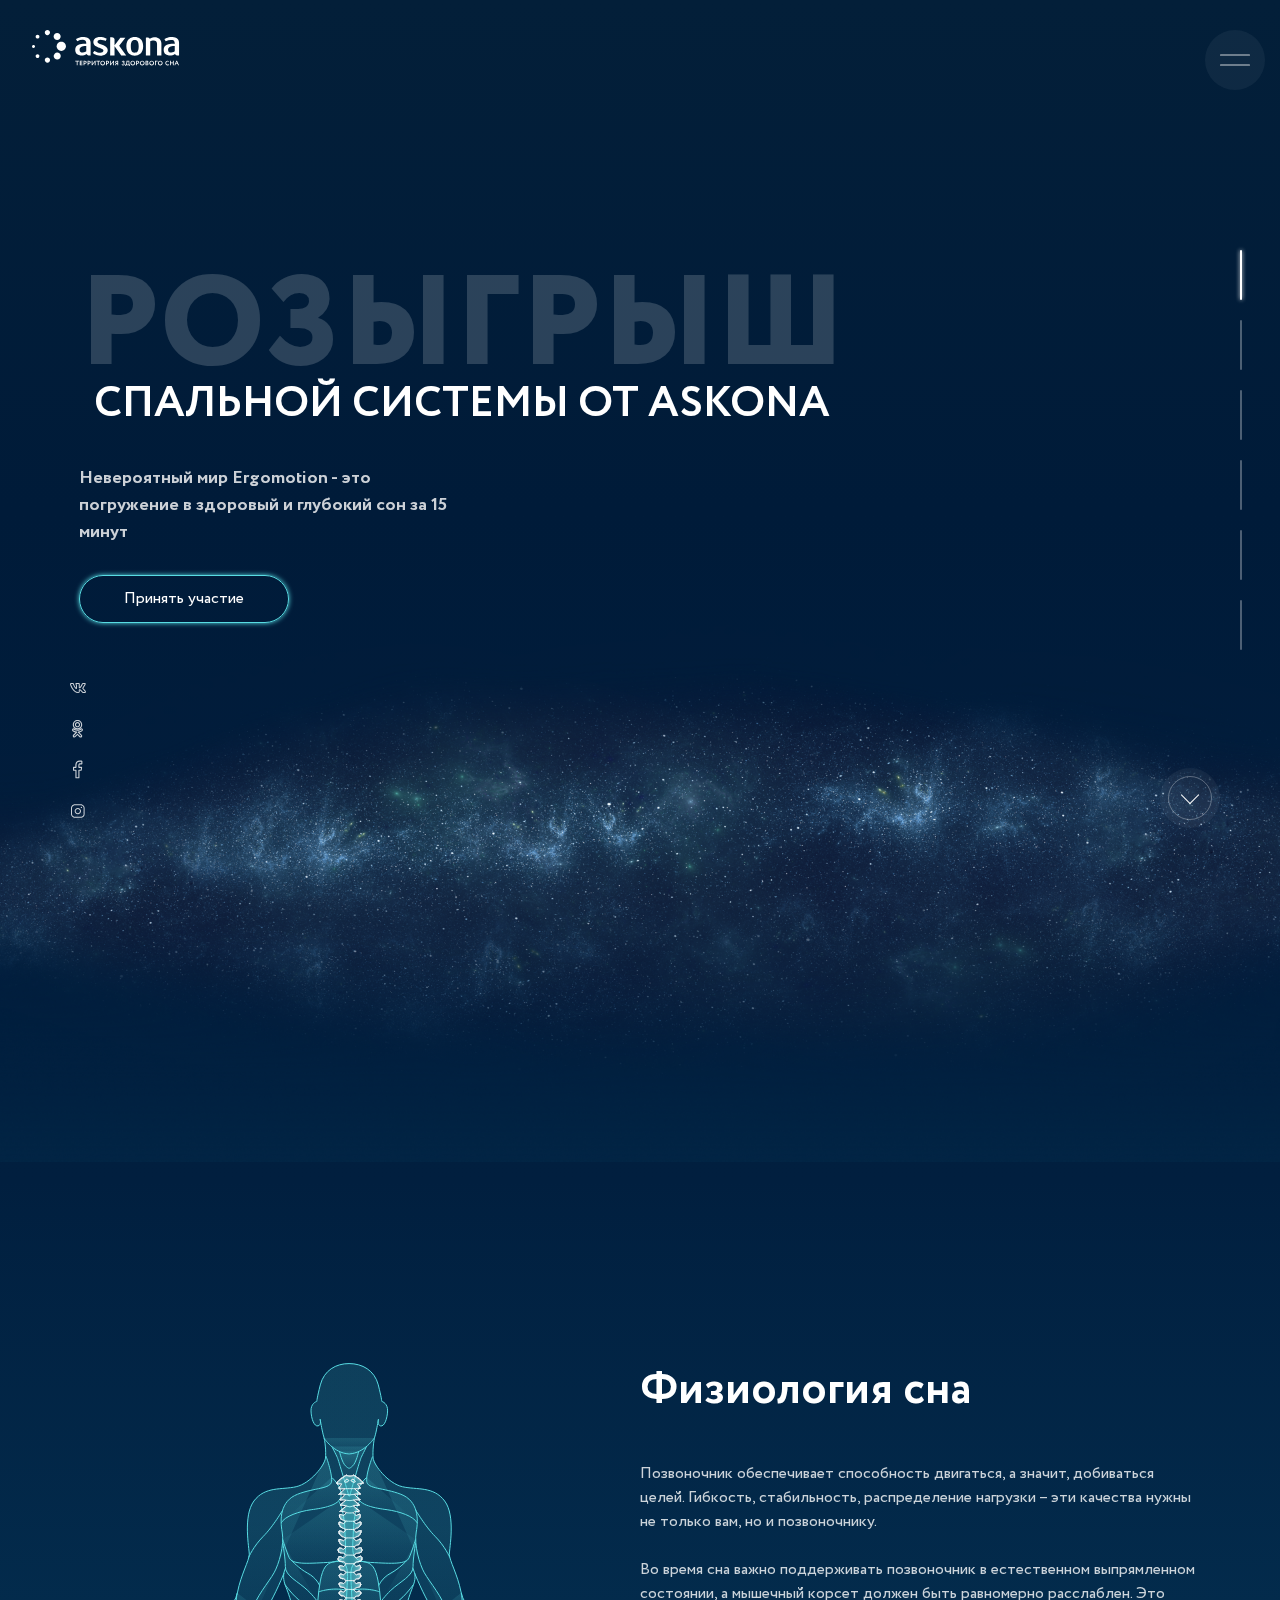
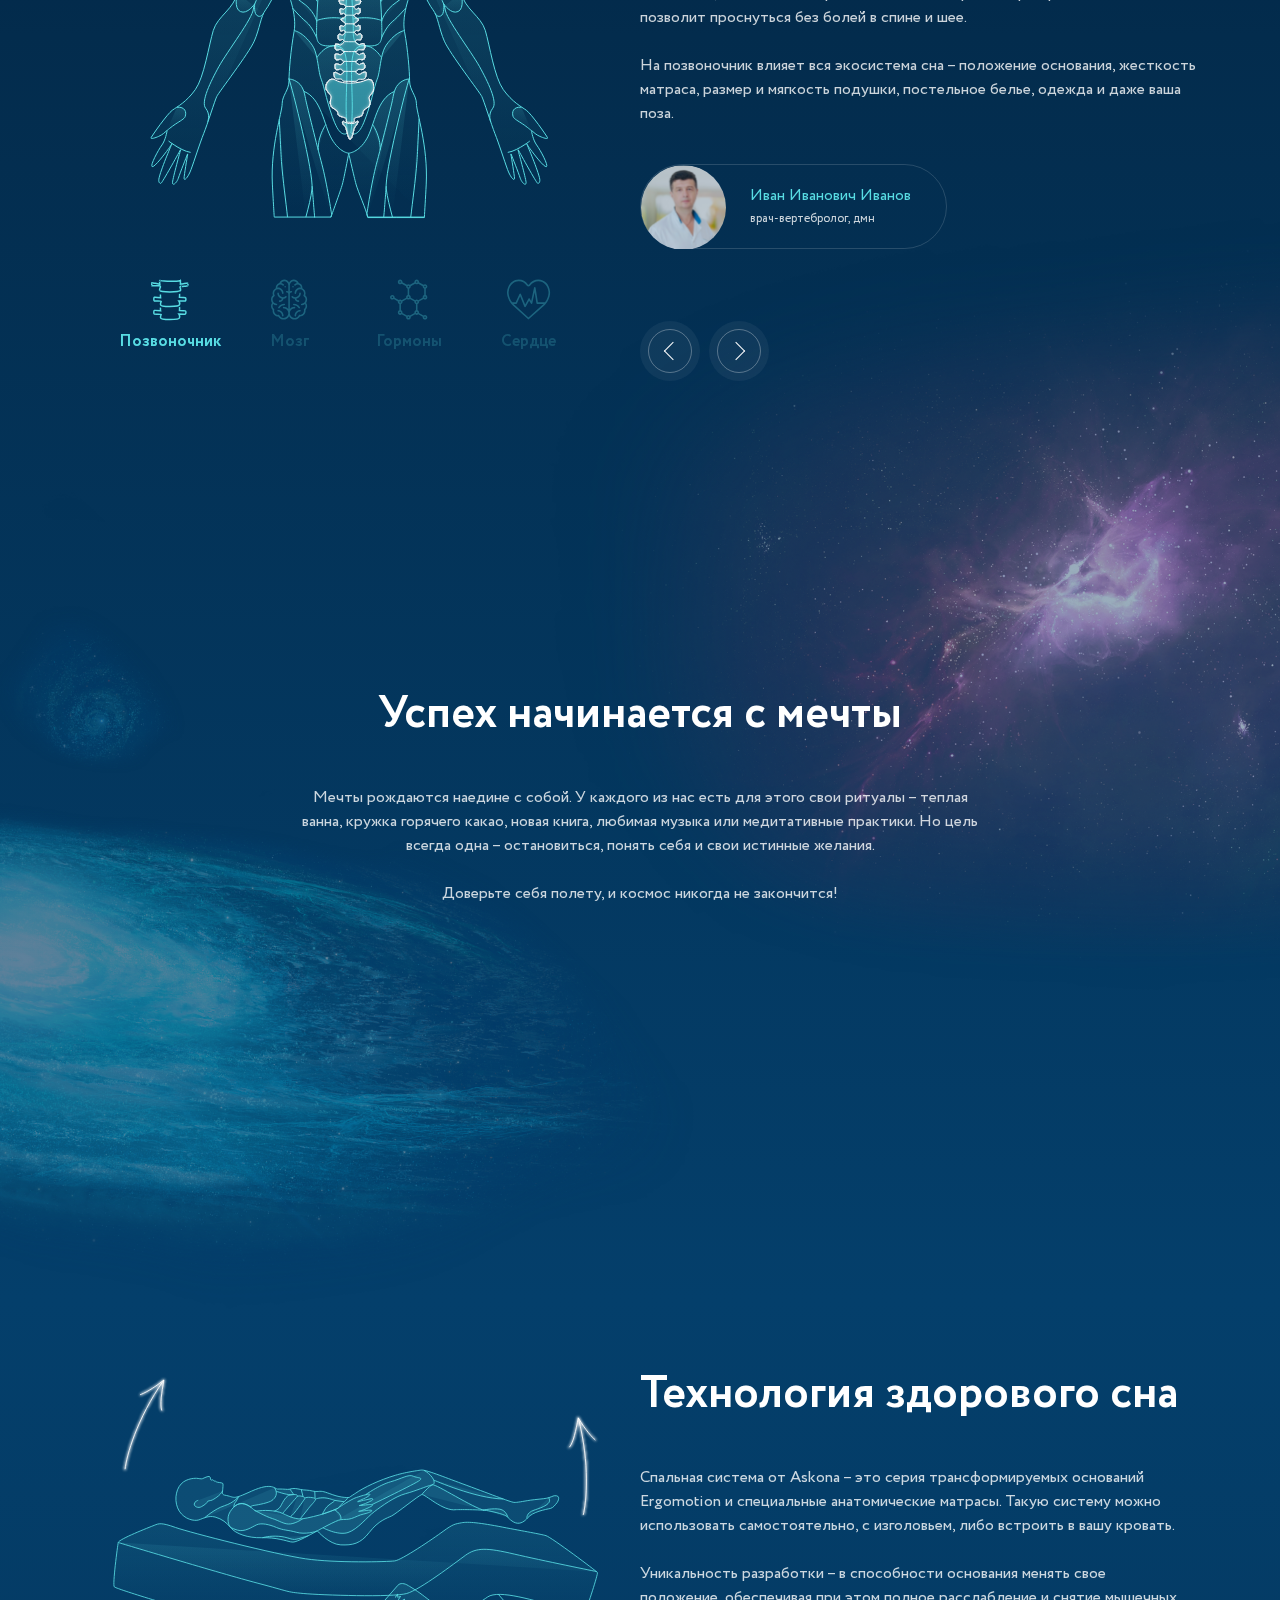
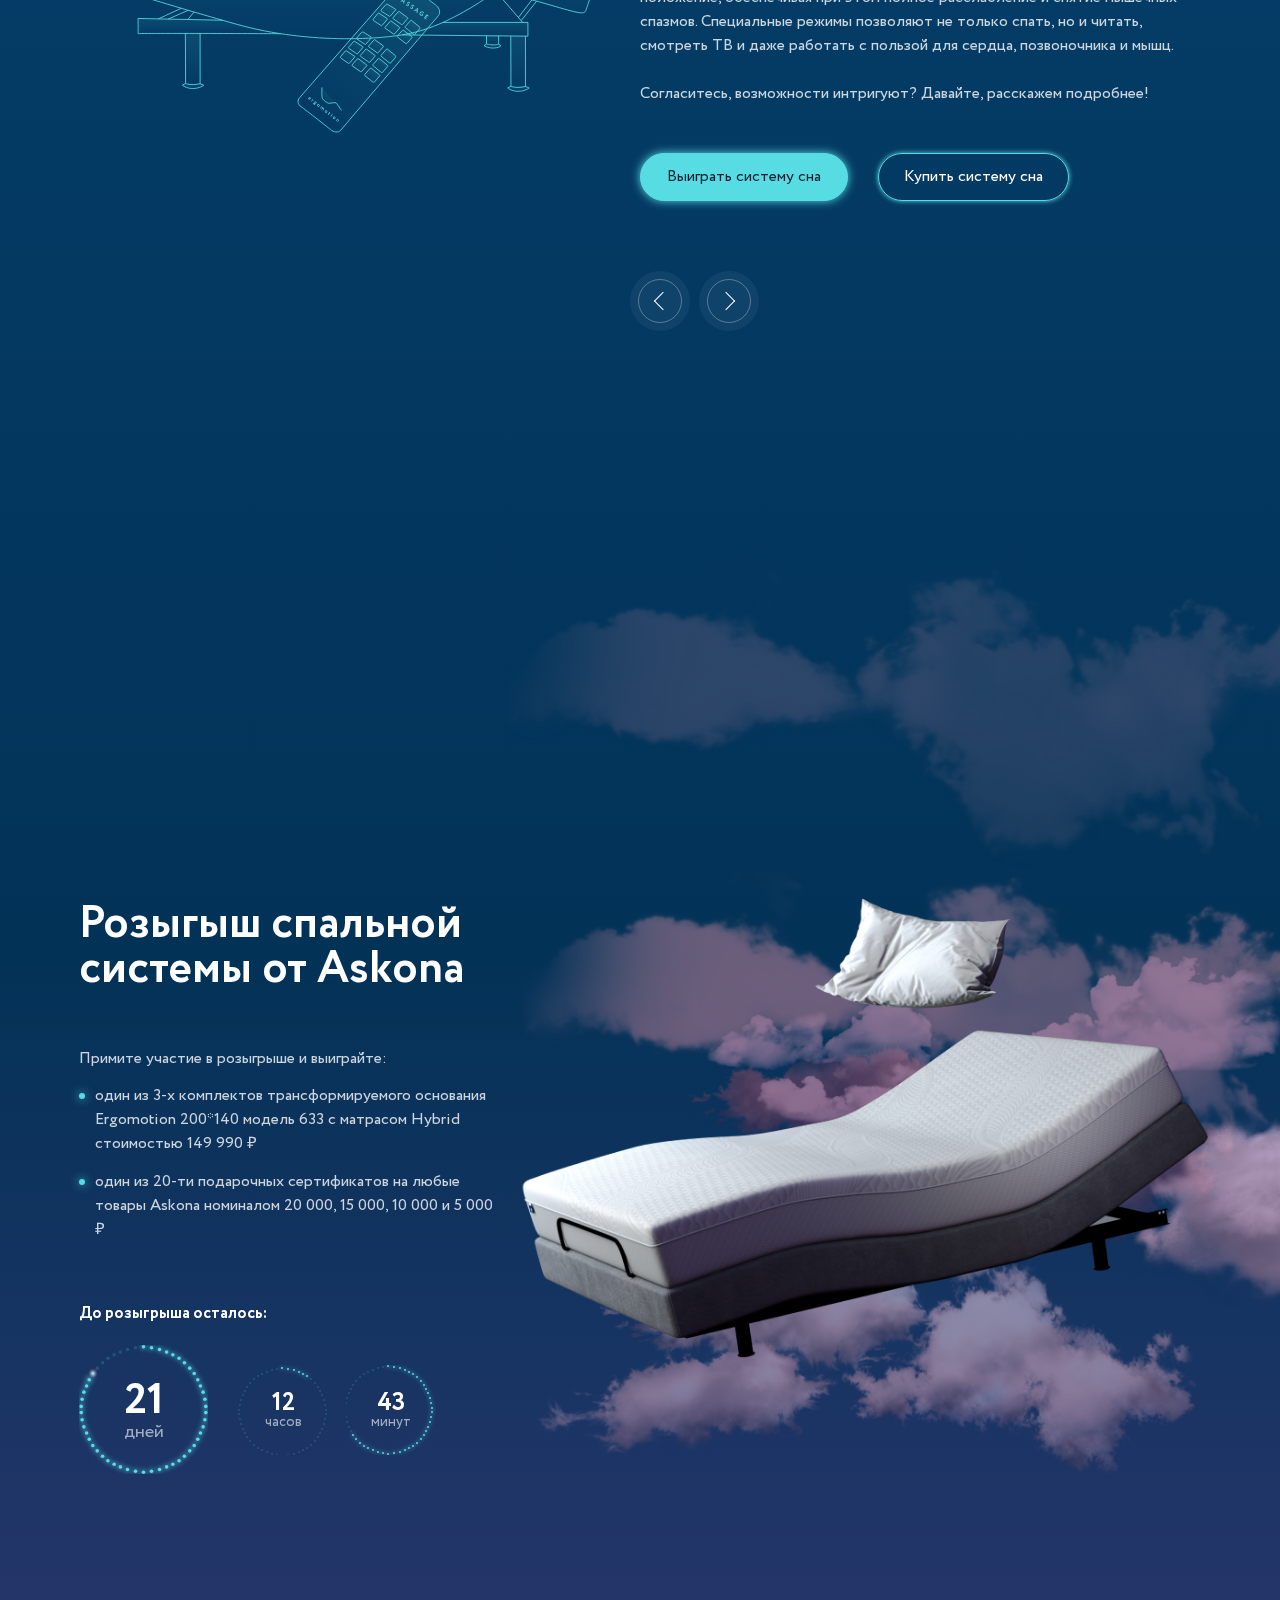
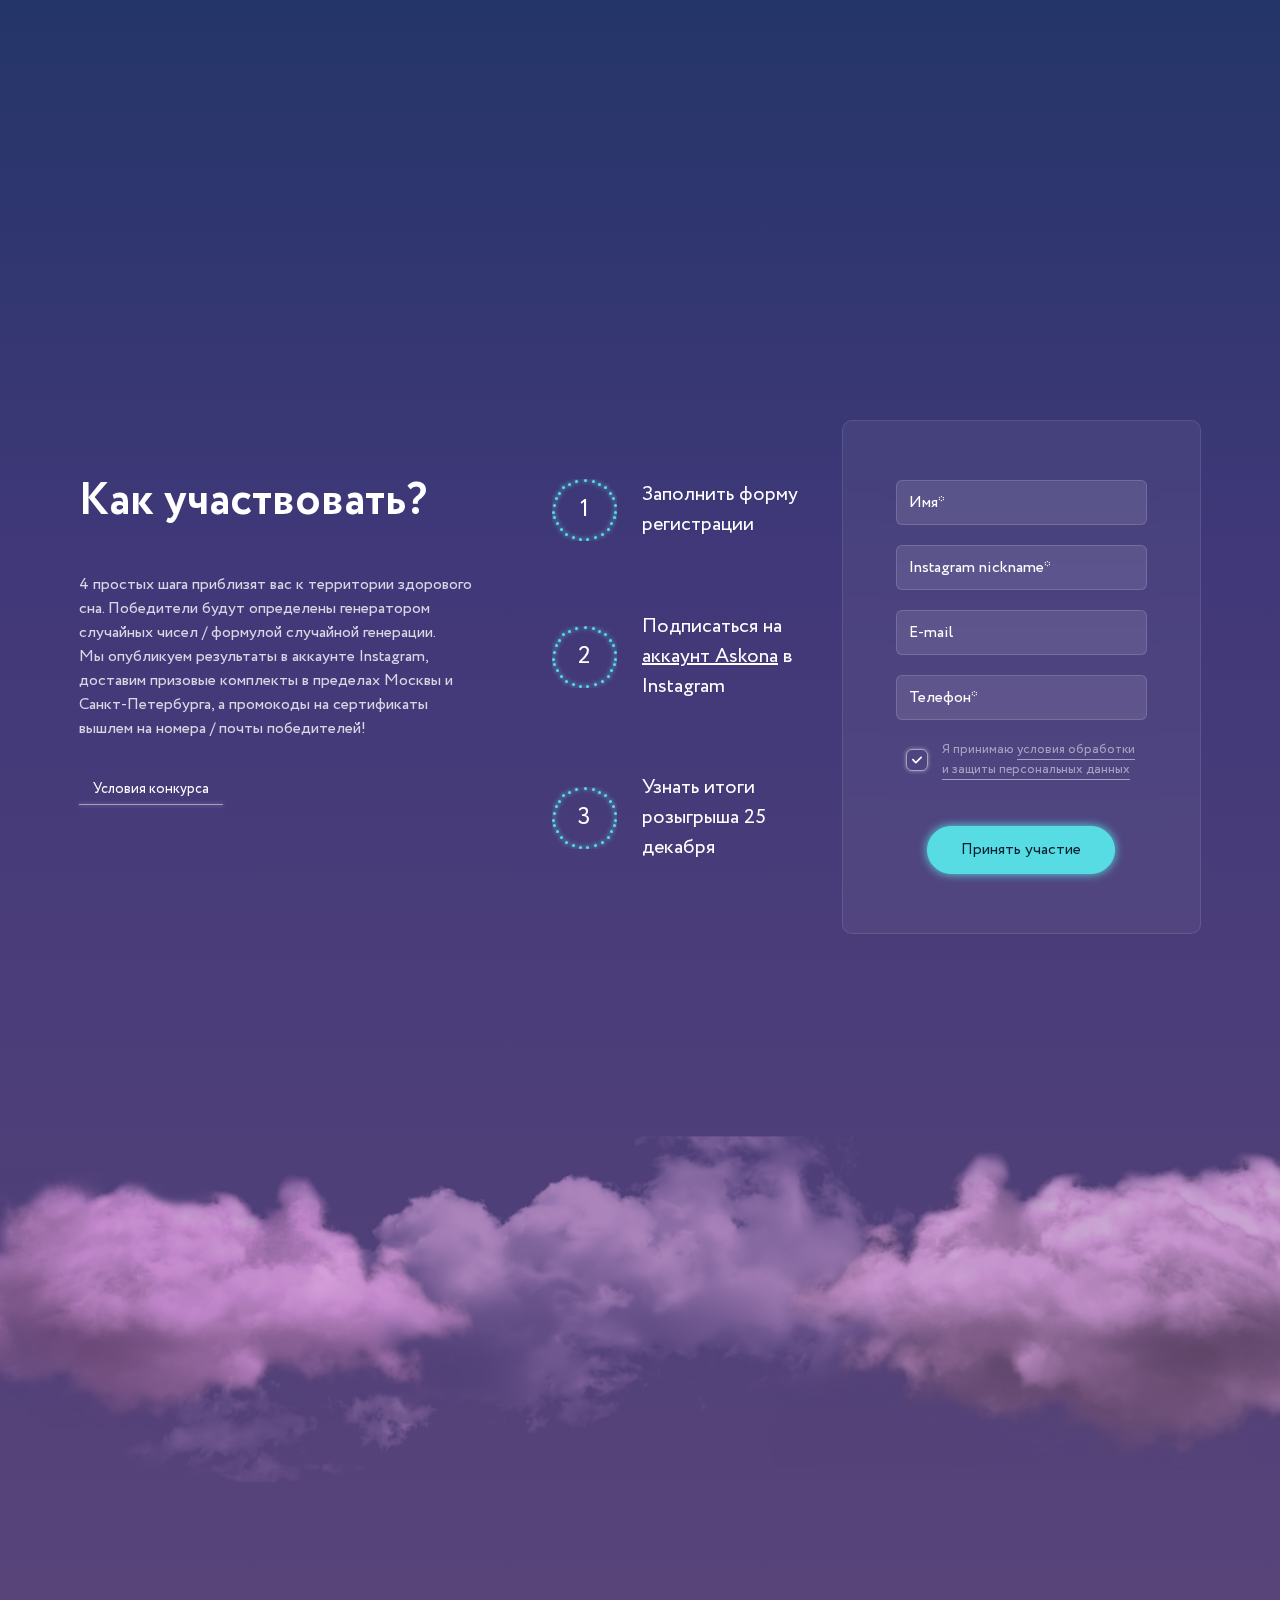
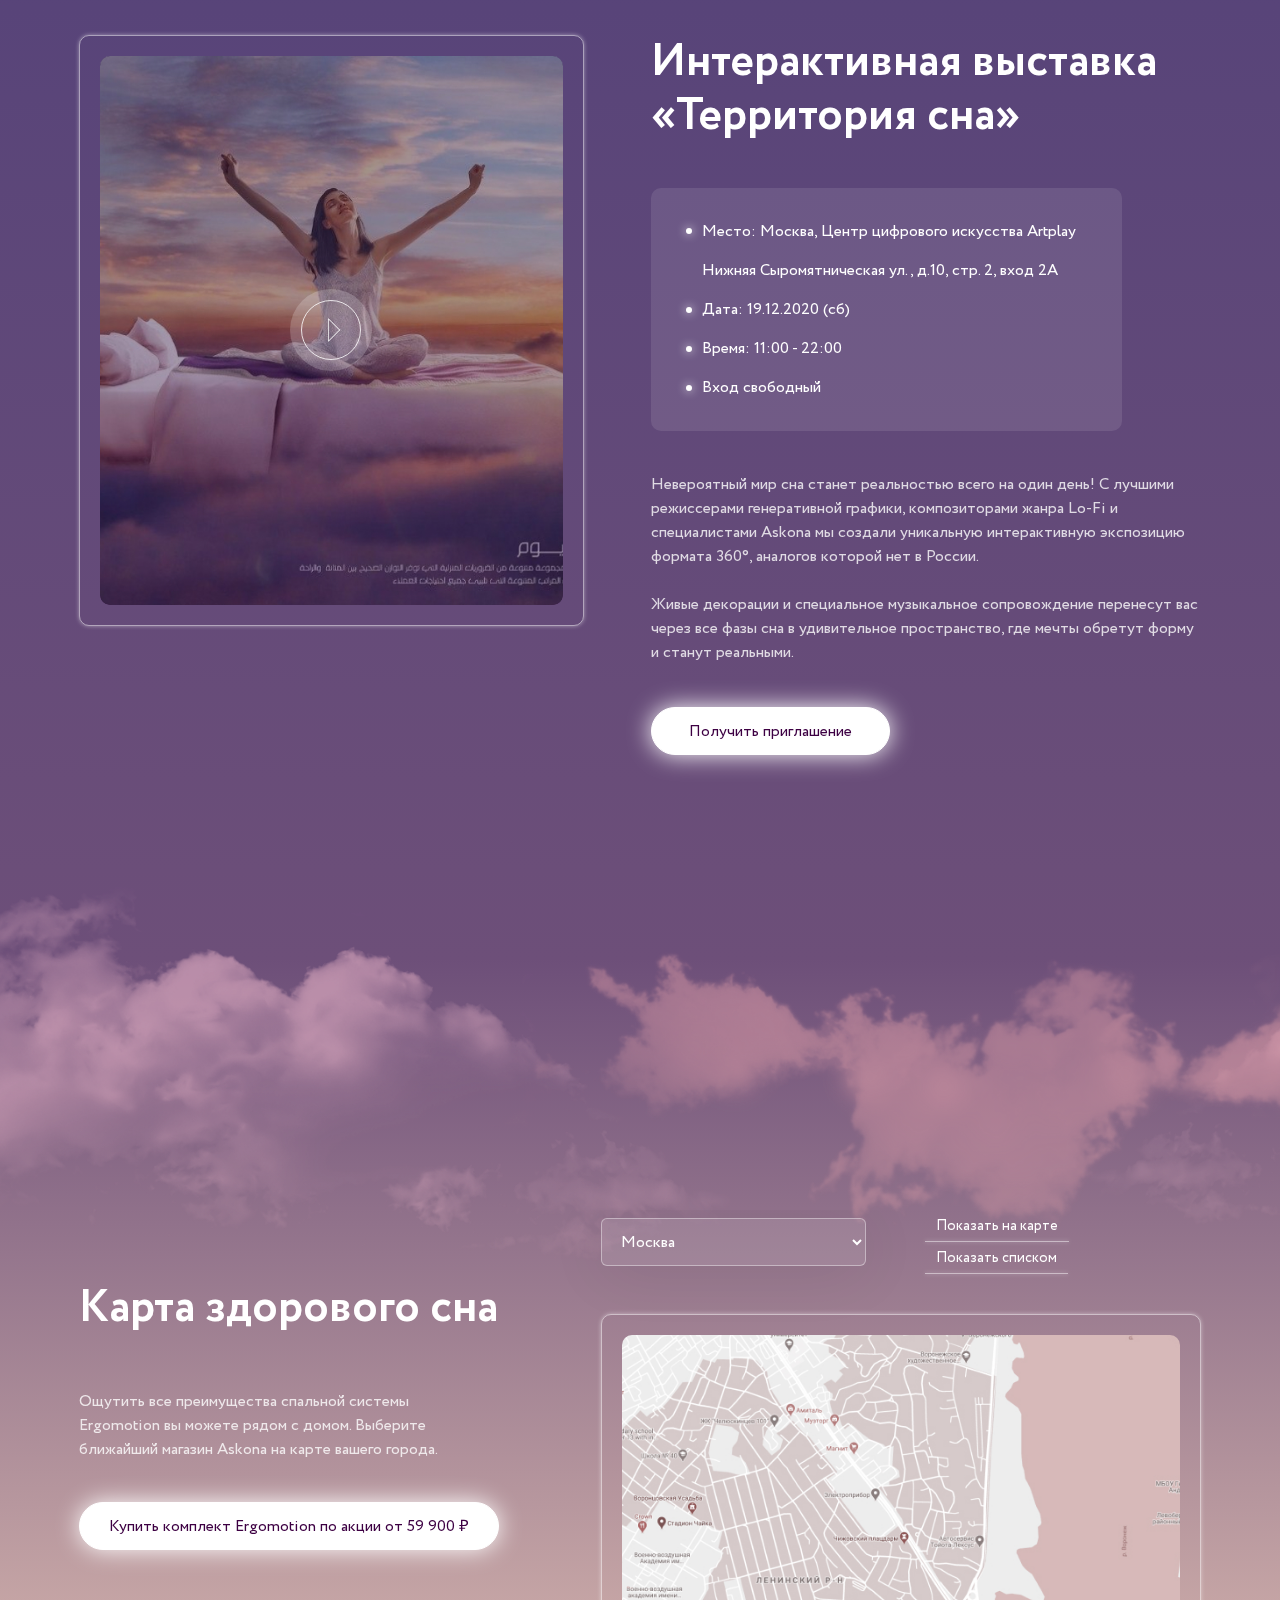
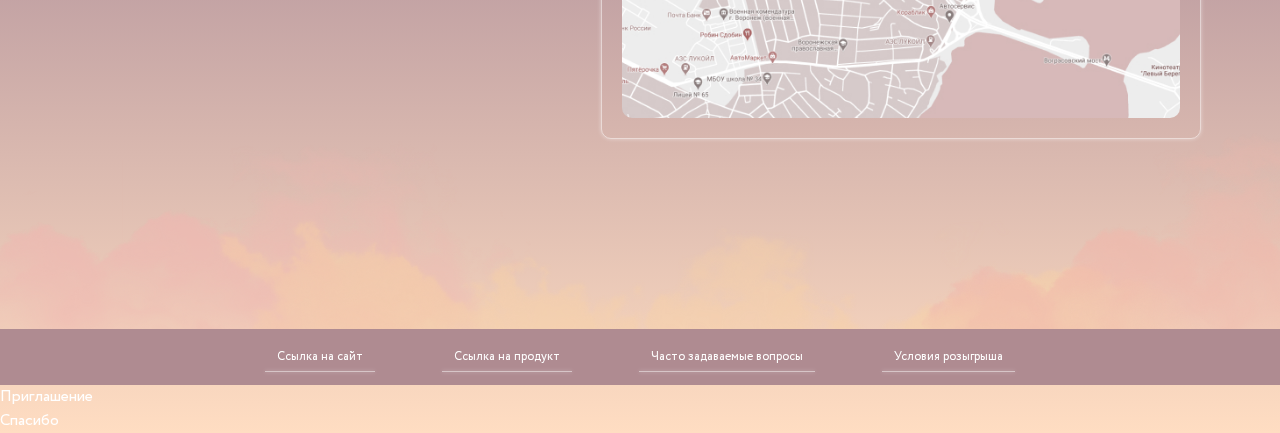
==== commit a4e55ce7: "2710" ====
--- a/index.html
+++ b/index.html
@@ -47,12 +47,18 @@
 	</ul>
 	<div class="header__menu">
 		<ul class="header__links">
-			<li><a href="#">Физиология сна</a></li>
-			<li><a href="#">Технология здорового сна</a></li>
-			<li><a href="#">Розыгрыш ОТ АSKONA</a></li>
-			<li><a href="#">Как участвовать?</a></li>
-			<li><a href="#">Интерактивная выставка</a></li>
-			<li><a href="#">Карта здорового сна</a></li>
+			<li><a href="#" class="header__link header__link_active">Физиология сна</a></li>
+			<li><a href="#" class="header__link">Технология здорового сна</a></li>
+			<li><a href="#" class="header__link">Розыгрыш ОТ АSKONA</a></li>
+			<li><a href="#" class="header__link">Как участвовать?</a></li>
+			<li><a href="#" class="header__link">Интерактивная выставка</a></li>
+			<li><a href="#" class="header__link">Карта здорового сна</a></li>
+		</ul>
+		<ul class="socials">
+			<li><a href="#" target="_blank"><img src="img/social/vk.svg" alt=""></a></li>
+			<li><a href="#" target="_blank"><img src="img/social/ok.svg" alt=""></a></li>
+			<li><a href="#" target="_blank"><img src="img/social/fb.svg" alt=""></a></li>
+			<li><a href="#" target="_blank"><img src="img/social/inst.svg" alt=""></a></li>
 		</ul>
 	</div>
 </header>
@@ -1936,6 +1942,12 @@
 						<img src="img/5/bed.png" alt="">
 					</div>
 				</div>
+				<div class="s5__clouds-1">
+					<img src="img/5/clouds-bg.png" alt="">
+				</div>
+				<div class="s5__clouds-2">
+					<img src="img/5/clouds-1.png" alt="">
+				</div>
 			</div>
 		</div>
 	</div>
@@ -1975,27 +1987,27 @@
 					</ul>
 				</div>
 				<div>
-					<form class="s6-form">
-						<div class="s6-form__row">
+					<form class="sform s6-form">
+						<div class="sform__row">
 							<input type="text" placeholder="Имя*" required autocomplete="nope">
 						</div>
-						<div class="s6-form__row">
+						<div class="sform__row">
 							<input type="text" placeholder="Instagram nickname*" required autocomplete="nope">
 						</div>
-						<div class="s6-form__row">
+						<div class="sform__row">
 							<input type="email" placeholder="E-mail" autocomplete="nope">
 						</div>
-						<div class="s6-form__row">
+						<div class="sform__row">
 							<input type="tel" placeholder="Телефон*" required autocomplete="nope">
 						</div>
-						<div class="s6-form__row">
-							<label class="s6-form__cb">
+						<div class="sform__row">
+							<label class="sform__cb">
 								<input type="checkbox" checked>
 								<span></span>
 								<span>Я принимаю <a href="#" target="_blank">условия обработки и защиты персональных данных</a></span>
 							</label>
 						</div>
-						<div class="s6-form__row">
+						<div class="sform__row">
 							<button type="submit" class="sbtn sbtn_inv">Принять участие</button>
 						</div>
 					</form>
@@ -2005,6 +2017,10 @@
 	</div>
 	
 	<div class="sblock s7">
+		<div class="s7__clouds">
+			<img src="img/7/clouds-2.png" alt="">
+			<img src="img/7/clouds-3.png" alt="">
+		</div>
 		<div class="container">
 			<div class="s7__box">
 				<div>
@@ -2028,11 +2044,10 @@
 							<li>Вход свободный</li>
 						</ul>
 						<div class="stext s7__text">
-							<p>Невероятный мир сна станет реальностью всего на один день! 
-								С лучшими режиссерами генеративной графики, композиторами жанра Lo-Fi и специалистами Askona мы создали уникальную интерактивную экспозицию формата 360°, аналогов которой нет в России.</p>
+							<p>Невероятный мир сна станет реальностью всего на один день! С лучшими режиссерами генеративной графики, композиторами жанра Lo-Fi и специалистами Askona мы создали уникальную интерактивную экспозицию формата 360°, аналогов которой нет в России.</p>
 							<p>Живые декорации и специальное музыкальное сопровождение перенесут вас через все фазы сна в удивительное пространство, где мечты обретут форму и станут реальными.</p>
 						</div>
-						<a href="#" class="sbtn sbtn_white s7__btn">Получить приглашение</a>
+						<a href="#popup-1" class="sbtn sbtn_white s7__btn popup-with-zoom-anim">Получить приглашение</a>
 					</div>
 				</div>
 			</div>
@@ -2040,6 +2055,9 @@
 	</div>
 	
 	<div class="sblock s8">
+		<div class="s8__clouds">
+			<img src="img/8/clouds-4.png" alt="">
+		</div>
 		<div class="container">
 			<div class="s8__box">
 				<div>
@@ -2049,6 +2067,7 @@
 							<p>Ощутить все преимущества спальной системы Ergomotion вы можете рядом с домом. Выберите ближайший магазин Askona на карте вашего города.</p>
 						</div>
 						<a href="#" class="sbtn sbtn_white s8__btn">Купить комплект Ergomotion по акции от 59 900 ₽</a>
+						<a href="#" class="sbtn sbtn_white s8__btn-mob">Купить Ergomotion от 59 900 ₽</a>
 					</div>
 				</div>
 				<div>
@@ -2067,6 +2086,44 @@
 						</div>
 						<div class="s8-map__main">
 							<div class="s8-map__main-inner"></div>
+							<ul class="s8-map__list">
+								<li>
+									<div class="s8-loc">
+										<div class="s8-loc__top">
+											<h4 class="s8-loc__title">ТЦ ЦДМ</h4>
+											<p class="s8-loc__type">Фирменный магазин</p>
+										</div>
+										<p class="s8-loc__text">Московская область, Ногинский р-он, п. Обухово, Кудиновское ш. д.4.<br>тел: +7 (929) 693-78-32<br>пн-сб 10:00-22:00</p>
+									</div>
+								</li>
+								<li>
+									<div class="s8-loc">
+										<div class="s8-loc__top">
+											<h4 class="s8-loc__title">ТЦ ЦДМ</h4>
+											<p class="s8-loc__type">Фирменный магазин</p>
+										</div>
+										<p class="s8-loc__text">Московская область, Ногинский р-он, п. Обухово, Кудиновское ш. д.4.<br>тел: +7 (929) 693-78-32<br>пн-сб 10:00-22:00</p>
+									</div>
+								</li>
+								<li>
+									<div class="s8-loc">
+										<div class="s8-loc__top">
+											<h4 class="s8-loc__title">ТЦ ЦДМ</h4>
+											<p class="s8-loc__type">Фирменный магазин</p>
+										</div>
+										<p class="s8-loc__text">Московская область, Ногинский р-он, п. Обухово, Кудиновское ш. д.4.<br>тел: +7 (929) 693-78-32<br>пн-сб 10:00-22:00</p>
+									</div>
+								</li>
+								<li>
+									<div class="s8-loc">
+										<div class="s8-loc__top">
+											<h4 class="s8-loc__title">ТЦ ЦДМ</h4>
+											<p class="s8-loc__type">Фирменный магазин</p>
+										</div>
+										<p class="s8-loc__text">Московская область, Ногинский р-он, п. Обухово, Кудиновское ш. д.4.<br>тел: +7 (929) 693-78-32<br>пн-сб 10:00-22:00</p>
+									</div>
+								</li>
+							</ul>
 						</div>
 					</div>
 				</div>
@@ -2083,7 +2140,47 @@
 				<li><a href="#">Условия розыгрыша</a></li>
 			</ul>
 		</div>
-	</footer>
+	</footer>	
+	
+	<ul>
+		<li><a class="popup-with-zoom-anim" href="#popup-1">Приглашение</a>	</li>
+		<li><a class="popup-with-zoom-anim" href="#popup-thank">Спасибо</a>	</li>
+	</ul>	
+	
+	<div class="popups">
+		<div id="popup-1" class="zoom-anim-dialog mfp-hide">
+			<form class="sform invite-form">
+				<p class="sform__heading">Заполните форму для приглашения</p>
+				<div class="sform__row">
+					<input type="text" placeholder="Имя*" required="" autocomplete="nope">
+				</div>
+				<div class="sform__row">
+					<input type="email" placeholder="E-mail" autocomplete="nope">
+				</div>
+				<div class="sform__row">
+					<input type="tel" placeholder="Телефон*" required="" autocomplete="nope">
+				</div>
+				<div class="sform__row">
+					<label class="sform__cb">
+						<input type="checkbox" checked="">
+						<span></span>
+						<span>Я принимаю <a href="#" target="_blank">условия обработки и защиты персональных данных</a></span>
+					</label>
+				</div>
+				<div class="sform__row">
+					<button type="submit" class="sbtn sbtn_inv">Отправить</button>
+				</div>
+<!--				<a href="#" class="sform__close"></a>-->
+			</form>
+		</div>
+		<div id="popup-thank" class="zoom-anim-dialog mfp-hide">
+			<div class="popup-thank">
+				<div class="popup-thank__img"></div>
+				<p class="popup-thank__text-1">Спасибо!</p>
+				<p class="popup-thank__text-2">Приглашение на интерактивную выставку «Территория сна» отправлено</p>
+			</div>
+		</div>
+	</div>
 
 	<script src="js/main.js"></script>
 
--- a/css/libs.css
+++ b/css/libs.css
@@ -1 +1 @@
-*,::after,::before{box-sizing:border-box}html{font-family:sans-serif;line-height:1.15;-webkit-text-size-adjust:100%;-ms-text-size-adjust:100%;-ms-overflow-style:scrollbar;-webkit-tap-highlight-color:transparent}@-ms-viewport{width:device-width}article,aside,dialog,figcaption,figure,footer,header,hgroup,main,nav,section{display:block}body{margin:0;font-family:-apple-system,BlinkMacSystemFont,"Segoe UI",Roboto,"Helvetica Neue",Arial,sans-serif,"Apple Color Emoji","Segoe UI Emoji","Segoe UI Symbol";font-size:1rem;font-weight:400;line-height:1.5;color:#212529;text-align:left;background-color:#fff}[tabindex="-1"]:focus{outline:0!important}hr{box-sizing:content-box;height:0;overflow:visible}h1,h2,h3,h4,h5,h6{margin-top:0;margin-bottom:.5rem}p{margin-top:0;margin-bottom:1rem}abbr[data-original-title],abbr[title]{text-decoration:underline;text-decoration:underline dotted;cursor:help;border-bottom:0}address{margin-bottom:1rem;font-style:normal;line-height:inherit}dl,ol,ul{margin-top:0;margin-bottom:1rem}ol ol,ol ul,ul ol,ul ul{margin-bottom:0}dt{font-weight:700}dd{margin-bottom:.5rem;margin-left:0}blockquote{margin:0 0 1rem}dfn{font-style:italic}b,strong{font-weight:bolder}small{font-size:80%}sub,sup{position:relative;font-size:75%;line-height:0;vertical-align:baseline}sub{bottom:-.25em}sup{top:-.5em}a{color:#007bff;text-decoration:none;background-color:transparent;-webkit-text-decoration-skip:objects}a:hover{text-decoration:underline}a:not([href]):not([tabindex]){color:inherit;text-decoration:none}a:not([href]):not([tabindex]):focus,a:not([href]):not([tabindex]):hover{color:inherit;text-decoration:none}a:not([href]):not([tabindex]):focus{outline:0}code,kbd,pre,samp{font-family:monospace,monospace;font-size:1em}pre{margin-top:0;margin-bottom:1rem;overflow:auto;-ms-overflow-style:scrollbar}figure{margin:0 0 1rem}img{vertical-align:middle;border-style:none}svg:not(:root){overflow:hidden}table{border-collapse:collapse}caption{padding-top:.75rem;padding-bottom:.75rem;color:#6c757d;text-align:left;caption-side:bottom}th{text-align:inherit}label{display:inline-block;margin-bottom:.5rem}button{border-radius:0}button:focus{outline:1px dotted;outline:5px auto -webkit-focus-ring-color}button,input,optgroup,select,textarea{margin:0;font-family:inherit;font-size:inherit;line-height:inherit}button,input{overflow:visible}button,select{text-transform:none}[type=reset],[type=submit],button,html [type=button]{-webkit-appearance:button}[type=button]::-moz-focus-inner,[type=reset]::-moz-focus-inner,[type=submit]::-moz-focus-inner,button::-moz-focus-inner{padding:0;border-style:none}input[type=checkbox],input[type=radio]{box-sizing:border-box;padding:0}input[type=date],input[type=datetime-local],input[type=month],input[type=time]{-webkit-appearance:listbox}textarea{overflow:auto;resize:vertical}fieldset{min-width:0;padding:0;margin:0;border:0}legend{display:block;width:100%;max-width:100%;padding:0;margin-bottom:.5rem;font-size:1.5rem;line-height:inherit;color:inherit;white-space:normal}progress{vertical-align:baseline}[type=number]::-webkit-inner-spin-button,[type=number]::-webkit-outer-spin-button{height:auto}[type=search]{outline-offset:-2px;-webkit-appearance:none}[type=search]::-webkit-search-cancel-button,[type=search]::-webkit-search-decoration{-webkit-appearance:none}::-webkit-file-upload-button{font:inherit;-webkit-appearance:button}output{display:inline-block}summary{display:list-item;cursor:pointer}template{display:none}[hidden]{display:none!important}.container{width:100%;padding-right:15px;padding-left:15px;margin-right:auto;margin-left:auto}@media (min-width:576px){.container{max-width:540px}}@media (min-width:768px){.container{max-width:720px}}@media (min-width:992px){.container{max-width:960px}}@media (min-width:1200px){.container{max-width:1140px}}.container-fluid{width:100%;padding-right:15px;padding-left:15px;margin-right:auto;margin-left:auto}.row{display:flex;flex-wrap:wrap;margin-right:-15px;margin-left:-15px}.no-gutters{margin-right:0;margin-left:0}.no-gutters>.col,.no-gutters>[class*=col-]{padding-right:0;padding-left:0}.col,.col-1,.col-10,.col-11,.col-12,.col-2,.col-3,.col-4,.col-5,.col-6,.col-7,.col-8,.col-9,.col-auto,.col-lg,.col-lg-1,.col-lg-10,.col-lg-11,.col-lg-12,.col-lg-2,.col-lg-3,.col-lg-4,.col-lg-5,.col-lg-6,.col-lg-7,.col-lg-8,.col-lg-9,.col-lg-auto,.col-md,.col-md-1,.col-md-10,.col-md-11,.col-md-12,.col-md-2,.col-md-3,.col-md-4,.col-md-5,.col-md-6,.col-md-7,.col-md-8,.col-md-9,.col-md-auto,.col-sm,.col-sm-1,.col-sm-10,.col-sm-11,.col-sm-12,.col-sm-2,.col-sm-3,.col-sm-4,.col-sm-5,.col-sm-6,.col-sm-7,.col-sm-8,.col-sm-9,.col-sm-auto,.col-xl,.col-xl-1,.col-xl-10,.col-xl-11,.col-xl-12,.col-xl-2,.col-xl-3,.col-xl-4,.col-xl-5,.col-xl-6,.col-xl-7,.col-xl-8,.col-xl-9,.col-xl-auto{position:relative;width:100%;min-height:1px;padding-right:15px;padding-left:15px}.col{flex-basis:0;flex-grow:1;max-width:100%}.col-auto{flex:0 0 auto;width:auto;max-width:none}.col-1{flex:0 0 8.33333%;max-width:8.33333%}.col-2{flex:0 0 16.66667%;max-width:16.66667%}.col-3{flex:0 0 25%;max-width:25%}.col-4{flex:0 0 33.33333%;max-width:33.33333%}.col-5{flex:0 0 41.66667%;max-width:41.66667%}.col-6{flex:0 0 50%;max-width:50%}.col-7{flex:0 0 58.33333%;max-width:58.33333%}.col-8{flex:0 0 66.66667%;max-width:66.66667%}.col-9{flex:0 0 75%;max-width:75%}.col-10{flex:0 0 83.33333%;max-width:83.33333%}.col-11{flex:0 0 91.66667%;max-width:91.66667%}.col-12{flex:0 0 100%;max-width:100%}.order-first{order:-1}.order-last{order:13}.order-0{order:0}.order-1{order:1}.order-2{order:2}.order-3{order:3}.order-4{order:4}.order-5{order:5}.order-6{order:6}.order-7{order:7}.order-8{order:8}.order-9{order:9}.order-10{order:10}.order-11{order:11}.order-12{order:12}.offset-1{margin-left:8.33333%}.offset-2{margin-left:16.66667%}.offset-3{margin-left:25%}.offset-4{margin-left:33.33333%}.offset-5{margin-left:41.66667%}.offset-6{margin-left:50%}.offset-7{margin-left:58.33333%}.offset-8{margin-left:66.66667%}.offset-9{margin-left:75%}.offset-10{margin-left:83.33333%}.offset-11{margin-left:91.66667%}@media (min-width:576px){.col-sm{flex-basis:0;flex-grow:1;max-width:100%}.col-sm-auto{flex:0 0 auto;width:auto;max-width:none}.col-sm-1{flex:0 0 8.33333%;max-width:8.33333%}.col-sm-2{flex:0 0 16.66667%;max-width:16.66667%}.col-sm-3{flex:0 0 25%;max-width:25%}.col-sm-4{flex:0 0 33.33333%;max-width:33.33333%}.col-sm-5{flex:0 0 41.66667%;max-width:41.66667%}.col-sm-6{flex:0 0 50%;max-width:50%}.col-sm-7{flex:0 0 58.33333%;max-width:58.33333%}.col-sm-8{flex:0 0 66.66667%;max-width:66.66667%}.col-sm-9{flex:0 0 75%;max-width:75%}.col-sm-10{flex:0 0 83.33333%;max-width:83.33333%}.col-sm-11{flex:0 0 91.66667%;max-width:91.66667%}.col-sm-12{flex:0 0 100%;max-width:100%}.order-sm-first{order:-1}.order-sm-last{order:13}.order-sm-0{order:0}.order-sm-1{order:1}.order-sm-2{order:2}.order-sm-3{order:3}.order-sm-4{order:4}.order-sm-5{order:5}.order-sm-6{order:6}.order-sm-7{order:7}.order-sm-8{order:8}.order-sm-9{order:9}.order-sm-10{order:10}.order-sm-11{order:11}.order-sm-12{order:12}.offset-sm-0{margin-left:0}.offset-sm-1{margin-left:8.33333%}.offset-sm-2{margin-left:16.66667%}.offset-sm-3{margin-left:25%}.offset-sm-4{margin-left:33.33333%}.offset-sm-5{margin-left:41.66667%}.offset-sm-6{margin-left:50%}.offset-sm-7{margin-left:58.33333%}.offset-sm-8{margin-left:66.66667%}.offset-sm-9{margin-left:75%}.offset-sm-10{margin-left:83.33333%}.offset-sm-11{margin-left:91.66667%}}@media (min-width:768px){.col-md{flex-basis:0;flex-grow:1;max-width:100%}.col-md-auto{flex:0 0 auto;width:auto;max-width:none}.col-md-1{flex:0 0 8.33333%;max-width:8.33333%}.col-md-2{flex:0 0 16.66667%;max-width:16.66667%}.col-md-3{flex:0 0 25%;max-width:25%}.col-md-4{flex:0 0 33.33333%;max-width:33.33333%}.col-md-5{flex:0 0 41.66667%;max-width:41.66667%}.col-md-6{flex:0 0 50%;max-width:50%}.col-md-7{flex:0 0 58.33333%;max-width:58.33333%}.col-md-8{flex:0 0 66.66667%;max-width:66.66667%}.col-md-9{flex:0 0 75%;max-width:75%}.col-md-10{flex:0 0 83.33333%;max-width:83.33333%}.col-md-11{flex:0 0 91.66667%;max-width:91.66667%}.col-md-12{flex:0 0 100%;max-width:100%}.order-md-first{order:-1}.order-md-last{order:13}.order-md-0{order:0}.order-md-1{order:1}.order-md-2{order:2}.order-md-3{order:3}.order-md-4{order:4}.order-md-5{order:5}.order-md-6{order:6}.order-md-7{order:7}.order-md-8{order:8}.order-md-9{order:9}.order-md-10{order:10}.order-md-11{order:11}.order-md-12{order:12}.offset-md-0{margin-left:0}.offset-md-1{margin-left:8.33333%}.offset-md-2{margin-left:16.66667%}.offset-md-3{margin-left:25%}.offset-md-4{margin-left:33.33333%}.offset-md-5{margin-left:41.66667%}.offset-md-6{margin-left:50%}.offset-md-7{margin-left:58.33333%}.offset-md-8{margin-left:66.66667%}.offset-md-9{margin-left:75%}.offset-md-10{margin-left:83.33333%}.offset-md-11{margin-left:91.66667%}}@media (min-width:992px){.col-lg{flex-basis:0;flex-grow:1;max-width:100%}.col-lg-auto{flex:0 0 auto;width:auto;max-width:none}.col-lg-1{flex:0 0 8.33333%;max-width:8.33333%}.col-lg-2{flex:0 0 16.66667%;max-width:16.66667%}.col-lg-3{flex:0 0 25%;max-width:25%}.col-lg-4{flex:0 0 33.33333%;max-width:33.33333%}.col-lg-5{flex:0 0 41.66667%;max-width:41.66667%}.col-lg-6{flex:0 0 50%;max-width:50%}.col-lg-7{flex:0 0 58.33333%;max-width:58.33333%}.col-lg-8{flex:0 0 66.66667%;max-width:66.66667%}.col-lg-9{flex:0 0 75%;max-width:75%}.col-lg-10{flex:0 0 83.33333%;max-width:83.33333%}.col-lg-11{flex:0 0 91.66667%;max-width:91.66667%}.col-lg-12{flex:0 0 100%;max-width:100%}.order-lg-first{order:-1}.order-lg-last{order:13}.order-lg-0{order:0}.order-lg-1{order:1}.order-lg-2{order:2}.order-lg-3{order:3}.order-lg-4{order:4}.order-lg-5{order:5}.order-lg-6{order:6}.order-lg-7{order:7}.order-lg-8{order:8}.order-lg-9{order:9}.order-lg-10{order:10}.order-lg-11{order:11}.order-lg-12{order:12}.offset-lg-0{margin-left:0}.offset-lg-1{margin-left:8.33333%}.offset-lg-2{margin-left:16.66667%}.offset-lg-3{margin-left:25%}.offset-lg-4{margin-left:33.33333%}.offset-lg-5{margin-left:41.66667%}.offset-lg-6{margin-left:50%}.offset-lg-7{margin-left:58.33333%}.offset-lg-8{margin-left:66.66667%}.offset-lg-9{margin-left:75%}.offset-lg-10{margin-left:83.33333%}.offset-lg-11{margin-left:91.66667%}}@media (min-width:1200px){.col-xl{flex-basis:0;flex-grow:1;max-width:100%}.col-xl-auto{flex:0 0 auto;width:auto;max-width:none}.col-xl-1{flex:0 0 8.33333%;max-width:8.33333%}.col-xl-2{flex:0 0 16.66667%;max-width:16.66667%}.col-xl-3{flex:0 0 25%;max-width:25%}.col-xl-4{flex:0 0 33.33333%;max-width:33.33333%}.col-xl-5{flex:0 0 41.66667%;max-width:41.66667%}.col-xl-6{flex:0 0 50%;max-width:50%}.col-xl-7{flex:0 0 58.33333%;max-width:58.33333%}.col-xl-8{flex:0 0 66.66667%;max-width:66.66667%}.col-xl-9{flex:0 0 75%;max-width:75%}.col-xl-10{flex:0 0 83.33333%;max-width:83.33333%}.col-xl-11{flex:0 0 91.66667%;max-width:91.66667%}.col-xl-12{flex:0 0 100%;max-width:100%}.order-xl-first{order:-1}.order-xl-last{order:13}.order-xl-0{order:0}.order-xl-1{order:1}.order-xl-2{order:2}.order-xl-3{order:3}.order-xl-4{order:4}.order-xl-5{order:5}.order-xl-6{order:6}.order-xl-7{order:7}.order-xl-8{order:8}.order-xl-9{order:9}.order-xl-10{order:10}.order-xl-11{order:11}.order-xl-12{order:12}.offset-xl-0{margin-left:0}.offset-xl-1{margin-left:8.33333%}.offset-xl-2{margin-left:16.66667%}.offset-xl-3{margin-left:25%}.offset-xl-4{margin-left:33.33333%}.offset-xl-5{margin-left:41.66667%}.offset-xl-6{margin-left:50%}.offset-xl-7{margin-left:58.33333%}.offset-xl-8{margin-left:66.66667%}.offset-xl-9{margin-left:75%}.offset-xl-10{margin-left:83.33333%}.offset-xl-11{margin-left:91.66667%}}.align-baseline{vertical-align:baseline!important}.align-top{vertical-align:top!important}.align-middle{vertical-align:middle!important}.align-bottom{vertical-align:bottom!important}.align-text-bottom{vertical-align:text-bottom!important}.align-text-top{vertical-align:text-top!important}.bg-primary{background-color:#007bff!important}a.bg-primary:focus,a.bg-primary:hover,button.bg-primary:focus,button.bg-primary:hover{background-color:#0062cc!important}.bg-secondary{background-color:#6c757d!important}a.bg-secondary:focus,a.bg-secondary:hover,button.bg-secondary:focus,button.bg-secondary:hover{background-color:#545b62!important}.bg-success{background-color:#28a745!important}a.bg-success:focus,a.bg-success:hover,button.bg-success:focus,button.bg-success:hover{background-color:#1e7e34!important}.bg-info{background-color:#17a2b8!important}a.bg-info:focus,a.bg-info:hover,button.bg-info:focus,button.bg-info:hover{background-color:#117a8b!important}.bg-warning{background-color:#ffc107!important}a.bg-warning:focus,a.bg-warning:hover,button.bg-warning:focus,button.bg-warning:hover{background-color:#d39e00!important}.bg-danger{background-color:#dc3545!important}a.bg-danger:focus,a.bg-danger:hover,button.bg-danger:focus,button.bg-danger:hover{background-color:#bd2130!important}.bg-light{background-color:#f8f9fa!important}a.bg-light:focus,a.bg-light:hover,button.bg-light:focus,button.bg-light:hover{background-color:#dae0e5!important}.bg-dark{background-color:#343a40!important}a.bg-dark:focus,a.bg-dark:hover,button.bg-dark:focus,button.bg-dark:hover{background-color:#1d2124!important}.bg-white{background-color:#fff!important}.bg-transparent{background-color:transparent!important}.border{border:1px solid #dee2e6!important}.border-top{border-top:1px solid #dee2e6!important}.border-right{border-right:1px solid #dee2e6!important}.border-bottom{border-bottom:1px solid #dee2e6!important}.border-left{border-left:1px solid #dee2e6!important}.border-0{border:0!important}.border-top-0{border-top:0!important}.border-right-0{border-right:0!important}.border-bottom-0{border-bottom:0!important}.border-left-0{border-left:0!important}.border-primary{border-color:#007bff!important}.border-secondary{border-color:#6c757d!important}.border-success{border-color:#28a745!important}.border-info{border-color:#17a2b8!important}.border-warning{border-color:#ffc107!important}.border-danger{border-color:#dc3545!important}.border-light{border-color:#f8f9fa!important}.border-dark{border-color:#343a40!important}.border-white{border-color:#fff!important}.rounded{border-radius:.25rem!important}.rounded-top{border-top-left-radius:.25rem!important;border-top-right-radius:.25rem!important}.rounded-right{border-top-right-radius:.25rem!important;border-bottom-right-radius:.25rem!important}.rounded-bottom{border-bottom-right-radius:.25rem!important;border-bottom-left-radius:.25rem!important}.rounded-left{border-top-left-radius:.25rem!important;border-bottom-left-radius:.25rem!important}.rounded-circle{border-radius:50%!important}.rounded-0{border-radius:0!important}.clearfix::after{display:block;clear:both;content:""}.d-none{display:none!important}.d-inline{display:inline!important}.d-inline-block{display:inline-block!important}.d-block{display:block!important}.d-table{display:table!important}.d-table-row{display:table-row!important}.d-table-cell{display:table-cell!important}.d-flex{display:flex!important}.d-inline-flex{display:inline-flex!important}@media (min-width:576px){.d-sm-none{display:none!important}.d-sm-inline{display:inline!important}.d-sm-inline-block{display:inline-block!important}.d-sm-block{display:block!important}.d-sm-table{display:table!important}.d-sm-table-row{display:table-row!important}.d-sm-table-cell{display:table-cell!important}.d-sm-flex{display:flex!important}.d-sm-inline-flex{display:inline-flex!important}}@media (min-width:768px){.d-md-none{display:none!important}.d-md-inline{display:inline!important}.d-md-inline-block{display:inline-block!important}.d-md-block{display:block!important}.d-md-table{display:table!important}.d-md-table-row{display:table-row!important}.d-md-table-cell{display:table-cell!important}.d-md-flex{display:flex!important}.d-md-inline-flex{display:inline-flex!important}}@media (min-width:992px){.d-lg-none{display:none!important}.d-lg-inline{display:inline!important}.d-lg-inline-block{display:inline-block!important}.d-lg-block{display:block!important}.d-lg-table{display:table!important}.d-lg-table-row{display:table-row!important}.d-lg-table-cell{display:table-cell!important}.d-lg-flex{display:flex!important}.d-lg-inline-flex{display:inline-flex!important}}@media (min-width:1200px){.d-xl-none{display:none!important}.d-xl-inline{display:inline!important}.d-xl-inline-block{display:inline-block!important}.d-xl-block{display:block!important}.d-xl-table{display:table!important}.d-xl-table-row{display:table-row!important}.d-xl-table-cell{display:table-cell!important}.d-xl-flex{display:flex!important}.d-xl-inline-flex{display:inline-flex!important}}@media print{.d-print-none{display:none!important}.d-print-inline{display:inline!important}.d-print-inline-block{display:inline-block!important}.d-print-block{display:block!important}.d-print-table{display:table!important}.d-print-table-row{display:table-row!important}.d-print-table-cell{display:table-cell!important}.d-print-flex{display:flex!important}.d-print-inline-flex{display:inline-flex!important}}.embed-responsive{position:relative;display:block;width:100%;padding:0;overflow:hidden}.embed-responsive::before{display:block;content:""}.embed-responsive .embed-responsive-item,.embed-responsive embed,.embed-responsive iframe,.embed-responsive object,.embed-responsive video{position:absolute;top:0;bottom:0;left:0;width:100%;height:100%;border:0}.embed-responsive-21by9::before{padding-top:42.85714%}.embed-responsive-16by9::before{padding-top:56.25%}.embed-responsive-4by3::before{padding-top:75%}.embed-responsive-1by1::before{padding-top:100%}.flex-row{flex-direction:row!important}.flex-column{flex-direction:column!important}.flex-row-reverse{flex-direction:row-reverse!important}.flex-column-reverse{flex-direction:column-reverse!important}.flex-wrap{flex-wrap:wrap!important}.flex-nowrap{flex-wrap:nowrap!important}.flex-wrap-reverse{flex-wrap:wrap-reverse!important}.justify-content-start{justify-content:flex-start!important}.justify-content-end{justify-content:flex-end!important}.justify-content-center{justify-content:center!important}.justify-content-between{justify-content:space-between!important}.justify-content-around{justify-content:space-around!important}.align-items-start{align-items:flex-start!important}.align-items-end{align-items:flex-end!important}.align-items-center{align-items:center!important}.align-items-baseline{align-items:baseline!important}.align-items-stretch{align-items:stretch!important}.align-content-start{align-content:flex-start!important}.align-content-end{align-content:flex-end!important}.align-content-center{align-content:center!important}.align-content-between{align-content:space-between!important}.align-content-around{align-content:space-around!important}.align-content-stretch{align-content:stretch!important}.align-self-auto{align-self:auto!important}.align-self-start{align-self:flex-start!important}.align-self-end{align-self:flex-end!important}.align-self-center{align-self:center!important}.align-self-baseline{align-self:baseline!important}.align-self-stretch{align-self:stretch!important}@media (min-width:576px){.flex-sm-row{flex-direction:row!important}.flex-sm-column{flex-direction:column!important}.flex-sm-row-reverse{flex-direction:row-reverse!important}.flex-sm-column-reverse{flex-direction:column-reverse!important}.flex-sm-wrap{flex-wrap:wrap!important}.flex-sm-nowrap{flex-wrap:nowrap!important}.flex-sm-wrap-reverse{flex-wrap:wrap-reverse!important}.justify-content-sm-start{justify-content:flex-start!important}.justify-content-sm-end{justify-content:flex-end!important}.justify-content-sm-center{justify-content:center!important}.justify-content-sm-between{justify-content:space-between!important}.justify-content-sm-around{justify-content:space-around!important}.align-items-sm-start{align-items:flex-start!important}.align-items-sm-end{align-items:flex-end!important}.align-items-sm-center{align-items:center!important}.align-items-sm-baseline{align-items:baseline!important}.align-items-sm-stretch{align-items:stretch!important}.align-content-sm-start{align-content:flex-start!important}.align-content-sm-end{align-content:flex-end!important}.align-content-sm-center{align-content:center!important}.align-content-sm-between{align-content:space-between!important}.align-content-sm-around{align-content:space-around!important}.align-content-sm-stretch{align-content:stretch!important}.align-self-sm-auto{align-self:auto!important}.align-self-sm-start{align-self:flex-start!important}.align-self-sm-end{align-self:flex-end!important}.align-self-sm-center{align-self:center!important}.align-self-sm-baseline{align-self:baseline!important}.align-self-sm-stretch{align-self:stretch!important}}@media (min-width:768px){.flex-md-row{flex-direction:row!important}.flex-md-column{flex-direction:column!important}.flex-md-row-reverse{flex-direction:row-reverse!important}.flex-md-column-reverse{flex-direction:column-reverse!important}.flex-md-wrap{flex-wrap:wrap!important}.flex-md-nowrap{flex-wrap:nowrap!important}.flex-md-wrap-reverse{flex-wrap:wrap-reverse!important}.justify-content-md-start{justify-content:flex-start!important}.justify-content-md-end{justify-content:flex-end!important}.justify-content-md-center{justify-content:center!important}.justify-content-md-between{justify-content:space-between!important}.justify-content-md-around{justify-content:space-around!important}.align-items-md-start{align-items:flex-start!important}.align-items-md-end{align-items:flex-end!important}.align-items-md-center{align-items:center!important}.align-items-md-baseline{align-items:baseline!important}.align-items-md-stretch{align-items:stretch!important}.align-content-md-start{align-content:flex-start!important}.align-content-md-end{align-content:flex-end!important}.align-content-md-center{align-content:center!important}.align-content-md-between{align-content:space-between!important}.align-content-md-around{align-content:space-around!important}.align-content-md-stretch{align-content:stretch!important}.align-self-md-auto{align-self:auto!important}.align-self-md-start{align-self:flex-start!important}.align-self-md-end{align-self:flex-end!important}.align-self-md-center{align-self:center!important}.align-self-md-baseline{align-self:baseline!important}.align-self-md-stretch{align-self:stretch!important}}@media (min-width:992px){.flex-lg-row{flex-direction:row!important}.flex-lg-column{flex-direction:column!important}.flex-lg-row-reverse{flex-direction:row-reverse!important}.flex-lg-column-reverse{flex-direction:column-reverse!important}.flex-lg-wrap{flex-wrap:wrap!important}.flex-lg-nowrap{flex-wrap:nowrap!important}.flex-lg-wrap-reverse{flex-wrap:wrap-reverse!important}.justify-content-lg-start{justify-content:flex-start!important}.justify-content-lg-end{justify-content:flex-end!important}.justify-content-lg-center{justify-content:center!important}.justify-content-lg-between{justify-content:space-between!important}.justify-content-lg-around{justify-content:space-around!important}.align-items-lg-start{align-items:flex-start!important}.align-items-lg-end{align-items:flex-end!important}.align-items-lg-center{align-items:center!important}.align-items-lg-baseline{align-items:baseline!important}.align-items-lg-stretch{align-items:stretch!important}.align-content-lg-start{align-content:flex-start!important}.align-content-lg-end{align-content:flex-end!important}.align-content-lg-center{align-content:center!important}.align-content-lg-between{align-content:space-between!important}.align-content-lg-around{align-content:space-around!important}.align-content-lg-stretch{align-content:stretch!important}.align-self-lg-auto{align-self:auto!important}.align-self-lg-start{align-self:flex-start!important}.align-self-lg-end{align-self:flex-end!important}.align-self-lg-center{align-self:center!important}.align-self-lg-baseline{align-self:baseline!important}.align-self-lg-stretch{align-self:stretch!important}}@media (min-width:1200px){.flex-xl-row{flex-direction:row!important}.flex-xl-column{flex-direction:column!important}.flex-xl-row-reverse{flex-direction:row-reverse!important}.flex-xl-column-reverse{flex-direction:column-reverse!important}.flex-xl-wrap{flex-wrap:wrap!important}.flex-xl-nowrap{flex-wrap:nowrap!important}.flex-xl-wrap-reverse{flex-wrap:wrap-reverse!important}.justify-content-xl-start{justify-content:flex-start!important}.justify-content-xl-end{justify-content:flex-end!important}.justify-content-xl-center{justify-content:center!important}.justify-content-xl-between{justify-content:space-between!important}.justify-content-xl-around{justify-content:space-around!important}.align-items-xl-start{align-items:flex-start!important}.align-items-xl-end{align-items:flex-end!important}.align-items-xl-center{align-items:center!important}.align-items-xl-baseline{align-items:baseline!important}.align-items-xl-stretch{align-items:stretch!important}.align-content-xl-start{align-content:flex-start!important}.align-content-xl-end{align-content:flex-end!important}.align-content-xl-center{align-content:center!important}.align-content-xl-between{align-content:space-between!important}.align-content-xl-around{align-content:space-around!important}.align-content-xl-stretch{align-content:stretch!important}.align-self-xl-auto{align-self:auto!important}.align-self-xl-start{align-self:flex-start!important}.align-self-xl-end{align-self:flex-end!important}.align-self-xl-center{align-self:center!important}.align-self-xl-baseline{align-self:baseline!important}.align-self-xl-stretch{align-self:stretch!important}}.float-left{float:left!important}.float-right{float:right!important}.float-none{float:none!important}@media (min-width:576px){.float-sm-left{float:left!important}.float-sm-right{float:right!important}.float-sm-none{float:none!important}}@media (min-width:768px){.float-md-left{float:left!important}.float-md-right{float:right!important}.float-md-none{float:none!important}}@media (min-width:992px){.float-lg-left{float:left!important}.float-lg-right{float:right!important}.float-lg-none{float:none!important}}@media (min-width:1200px){.float-xl-left{float:left!important}.float-xl-right{float:right!important}.float-xl-none{float:none!important}}.position-static{position:static!important}.position-relative{position:relative!important}.position-absolute{position:absolute!important}.position-fixed{position:fixed!important}.position-sticky{position:sticky!important}.fixed-top{position:fixed;top:0;right:0;left:0;z-index:1030}.fixed-bottom{position:fixed;right:0;bottom:0;left:0;z-index:1030}@supports (position:sticky){.sticky-top{position:sticky;top:0;z-index:1020}}.sr-only{position:absolute;width:1px;height:1px;padding:0;overflow:hidden;clip:rect(0,0,0,0);white-space:nowrap;clip-path:inset(50%);border:0}.sr-only-focusable:active,.sr-only-focusable:focus{position:static;width:auto;height:auto;overflow:visible;clip:auto;white-space:normal;clip-path:none}.w-25{width:25%!important}.w-50{width:50%!important}.w-75{width:75%!important}.w-100{width:100%!important}.h-25{height:25%!important}.h-50{height:50%!important}.h-75{height:75%!important}.h-100{height:100%!important}.mw-100{max-width:100%!important}.mh-100{max-height:100%!important}.m-0{margin:0!important}.mt-0,.my-0{margin-top:0!important}.mr-0,.mx-0{margin-right:0!important}.mb-0,.my-0{margin-bottom:0!important}.ml-0,.mx-0{margin-left:0!important}.m-1{margin:.25rem!important}.mt-1,.my-1{margin-top:.25rem!important}.mr-1,.mx-1{margin-right:.25rem!important}.mb-1,.my-1{margin-bottom:.25rem!important}.ml-1,.mx-1{margin-left:.25rem!important}.m-2{margin:.5rem!important}.mt-2,.my-2{margin-top:.5rem!important}.mr-2,.mx-2{margin-right:.5rem!important}.mb-2,.my-2{margin-bottom:.5rem!important}.ml-2,.mx-2{margin-left:.5rem!important}.m-3{margin:1rem!important}.mt-3,.my-3{margin-top:1rem!important}.mr-3,.mx-3{margin-right:1rem!important}.mb-3,.my-3{margin-bottom:1rem!important}.ml-3,.mx-3{margin-left:1rem!important}.m-4{margin:1.5rem!important}.mt-4,.my-4{margin-top:1.5rem!important}.mr-4,.mx-4{margin-right:1.5rem!important}.mb-4,.my-4{margin-bottom:1.5rem!important}.ml-4,.mx-4{margin-left:1.5rem!important}.m-5{margin:3rem!important}.mt-5,.my-5{margin-top:3rem!important}.mr-5,.mx-5{margin-right:3rem!important}.mb-5,.my-5{margin-bottom:3rem!important}.ml-5,.mx-5{margin-left:3rem!important}.p-0{padding:0!important}.pt-0,.py-0{padding-top:0!important}.pr-0,.px-0{padding-right:0!important}.pb-0,.py-0{padding-bottom:0!important}.pl-0,.px-0{padding-left:0!important}.p-1{padding:.25rem!important}.pt-1,.py-1{padding-top:.25rem!important}.pr-1,.px-1{padding-right:.25rem!important}.pb-1,.py-1{padding-bottom:.25rem!important}.pl-1,.px-1{padding-left:.25rem!important}.p-2{padding:.5rem!important}.pt-2,.py-2{padding-top:.5rem!important}.pr-2,.px-2{padding-right:.5rem!important}.pb-2,.py-2{padding-bottom:.5rem!important}.pl-2,.px-2{padding-left:.5rem!important}.p-3{padding:1rem!important}.pt-3,.py-3{padding-top:1rem!important}.pr-3,.px-3{padding-right:1rem!important}.pb-3,.py-3{padding-bottom:1rem!important}.pl-3,.px-3{padding-left:1rem!important}.p-4{padding:1.5rem!important}.pt-4,.py-4{padding-top:1.5rem!important}.pr-4,.px-4{padding-right:1.5rem!important}.pb-4,.py-4{padding-bottom:1.5rem!important}.pl-4,.px-4{padding-left:1.5rem!important}.p-5{padding:3rem!important}.pt-5,.py-5{padding-top:3rem!important}.pr-5,.px-5{padding-right:3rem!important}.pb-5,.py-5{padding-bottom:3rem!important}.pl-5,.px-5{padding-left:3rem!important}.m-auto{margin:auto!important}.mt-auto,.my-auto{margin-top:auto!important}.mr-auto,.mx-auto{margin-right:auto!important}.mb-auto,.my-auto{margin-bottom:auto!important}.ml-auto,.mx-auto{margin-left:auto!important}@media (min-width:576px){.m-sm-0{margin:0!important}.mt-sm-0,.my-sm-0{margin-top:0!important}.mr-sm-0,.mx-sm-0{margin-right:0!important}.mb-sm-0,.my-sm-0{margin-bottom:0!important}.ml-sm-0,.mx-sm-0{margin-left:0!important}.m-sm-1{margin:.25rem!important}.mt-sm-1,.my-sm-1{margin-top:.25rem!important}.mr-sm-1,.mx-sm-1{margin-right:.25rem!important}.mb-sm-1,.my-sm-1{margin-bottom:.25rem!important}.ml-sm-1,.mx-sm-1{margin-left:.25rem!important}.m-sm-2{margin:.5rem!important}.mt-sm-2,.my-sm-2{margin-top:.5rem!important}.mr-sm-2,.mx-sm-2{margin-right:.5rem!important}.mb-sm-2,.my-sm-2{margin-bottom:.5rem!important}.ml-sm-2,.mx-sm-2{margin-left:.5rem!important}.m-sm-3{margin:1rem!important}.mt-sm-3,.my-sm-3{margin-top:1rem!important}.mr-sm-3,.mx-sm-3{margin-right:1rem!important}.mb-sm-3,.my-sm-3{margin-bottom:1rem!important}.ml-sm-3,.mx-sm-3{margin-left:1rem!important}.m-sm-4{margin:1.5rem!important}.mt-sm-4,.my-sm-4{margin-top:1.5rem!important}.mr-sm-4,.mx-sm-4{margin-right:1.5rem!important}.mb-sm-4,.my-sm-4{margin-bottom:1.5rem!important}.ml-sm-4,.mx-sm-4{margin-left:1.5rem!important}.m-sm-5{margin:3rem!important}.mt-sm-5,.my-sm-5{margin-top:3rem!important}.mr-sm-5,.mx-sm-5{margin-right:3rem!important}.mb-sm-5,.my-sm-5{margin-bottom:3rem!important}.ml-sm-5,.mx-sm-5{margin-left:3rem!important}.p-sm-0{padding:0!important}.pt-sm-0,.py-sm-0{padding-top:0!important}.pr-sm-0,.px-sm-0{padding-right:0!important}.pb-sm-0,.py-sm-0{padding-bottom:0!important}.pl-sm-0,.px-sm-0{padding-left:0!important}.p-sm-1{padding:.25rem!important}.pt-sm-1,.py-sm-1{padding-top:.25rem!important}.pr-sm-1,.px-sm-1{padding-right:.25rem!important}.pb-sm-1,.py-sm-1{padding-bottom:.25rem!important}.pl-sm-1,.px-sm-1{padding-left:.25rem!important}.p-sm-2{padding:.5rem!important}.pt-sm-2,.py-sm-2{padding-top:.5rem!important}.pr-sm-2,.px-sm-2{padding-right:.5rem!important}.pb-sm-2,.py-sm-2{padding-bottom:.5rem!important}.pl-sm-2,.px-sm-2{padding-left:.5rem!important}.p-sm-3{padding:1rem!important}.pt-sm-3,.py-sm-3{padding-top:1rem!important}.pr-sm-3,.px-sm-3{padding-right:1rem!important}.pb-sm-3,.py-sm-3{padding-bottom:1rem!important}.pl-sm-3,.px-sm-3{padding-left:1rem!important}.p-sm-4{padding:1.5rem!important}.pt-sm-4,.py-sm-4{padding-top:1.5rem!important}.pr-sm-4,.px-sm-4{padding-right:1.5rem!important}.pb-sm-4,.py-sm-4{padding-bottom:1.5rem!important}.pl-sm-4,.px-sm-4{padding-left:1.5rem!important}.p-sm-5{padding:3rem!important}.pt-sm-5,.py-sm-5{padding-top:3rem!important}.pr-sm-5,.px-sm-5{padding-right:3rem!important}.pb-sm-5,.py-sm-5{padding-bottom:3rem!important}.pl-sm-5,.px-sm-5{padding-left:3rem!important}.m-sm-auto{margin:auto!important}.mt-sm-auto,.my-sm-auto{margin-top:auto!important}.mr-sm-auto,.mx-sm-auto{margin-right:auto!important}.mb-sm-auto,.my-sm-auto{margin-bottom:auto!important}.ml-sm-auto,.mx-sm-auto{margin-left:auto!important}}@media (min-width:768px){.m-md-0{margin:0!important}.mt-md-0,.my-md-0{margin-top:0!important}.mr-md-0,.mx-md-0{margin-right:0!important}.mb-md-0,.my-md-0{margin-bottom:0!important}.ml-md-0,.mx-md-0{margin-left:0!important}.m-md-1{margin:.25rem!important}.mt-md-1,.my-md-1{margin-top:.25rem!important}.mr-md-1,.mx-md-1{margin-right:.25rem!important}.mb-md-1,.my-md-1{margin-bottom:.25rem!important}.ml-md-1,.mx-md-1{margin-left:.25rem!important}.m-md-2{margin:.5rem!important}.mt-md-2,.my-md-2{margin-top:.5rem!important}.mr-md-2,.mx-md-2{margin-right:.5rem!important}.mb-md-2,.my-md-2{margin-bottom:.5rem!important}.ml-md-2,.mx-md-2{margin-left:.5rem!important}.m-md-3{margin:1rem!important}.mt-md-3,.my-md-3{margin-top:1rem!important}.mr-md-3,.mx-md-3{margin-right:1rem!important}.mb-md-3,.my-md-3{margin-bottom:1rem!important}.ml-md-3,.mx-md-3{margin-left:1rem!important}.m-md-4{margin:1.5rem!important}.mt-md-4,.my-md-4{margin-top:1.5rem!important}.mr-md-4,.mx-md-4{margin-right:1.5rem!important}.mb-md-4,.my-md-4{margin-bottom:1.5rem!important}.ml-md-4,.mx-md-4{margin-left:1.5rem!important}.m-md-5{margin:3rem!important}.mt-md-5,.my-md-5{margin-top:3rem!important}.mr-md-5,.mx-md-5{margin-right:3rem!important}.mb-md-5,.my-md-5{margin-bottom:3rem!important}.ml-md-5,.mx-md-5{margin-left:3rem!important}.p-md-0{padding:0!important}.pt-md-0,.py-md-0{padding-top:0!important}.pr-md-0,.px-md-0{padding-right:0!important}.pb-md-0,.py-md-0{padding-bottom:0!important}.pl-md-0,.px-md-0{padding-left:0!important}.p-md-1{padding:.25rem!important}.pt-md-1,.py-md-1{padding-top:.25rem!important}.pr-md-1,.px-md-1{padding-right:.25rem!important}.pb-md-1,.py-md-1{padding-bottom:.25rem!important}.pl-md-1,.px-md-1{padding-left:.25rem!important}.p-md-2{padding:.5rem!important}.pt-md-2,.py-md-2{padding-top:.5rem!important}.pr-md-2,.px-md-2{padding-right:.5rem!important}.pb-md-2,.py-md-2{padding-bottom:.5rem!important}.pl-md-2,.px-md-2{padding-left:.5rem!important}.p-md-3{padding:1rem!important}.pt-md-3,.py-md-3{padding-top:1rem!important}.pr-md-3,.px-md-3{padding-right:1rem!important}.pb-md-3,.py-md-3{padding-bottom:1rem!important}.pl-md-3,.px-md-3{padding-left:1rem!important}.p-md-4{padding:1.5rem!important}.pt-md-4,.py-md-4{padding-top:1.5rem!important}.pr-md-4,.px-md-4{padding-right:1.5rem!important}.pb-md-4,.py-md-4{padding-bottom:1.5rem!important}.pl-md-4,.px-md-4{padding-left:1.5rem!important}.p-md-5{padding:3rem!important}.pt-md-5,.py-md-5{padding-top:3rem!important}.pr-md-5,.px-md-5{padding-right:3rem!important}.pb-md-5,.py-md-5{padding-bottom:3rem!important}.pl-md-5,.px-md-5{padding-left:3rem!important}.m-md-auto{margin:auto!important}.mt-md-auto,.my-md-auto{margin-top:auto!important}.mr-md-auto,.mx-md-auto{margin-right:auto!important}.mb-md-auto,.my-md-auto{margin-bottom:auto!important}.ml-md-auto,.mx-md-auto{margin-left:auto!important}}@media (min-width:992px){.m-lg-0{margin:0!important}.mt-lg-0,.my-lg-0{margin-top:0!important}.mr-lg-0,.mx-lg-0{margin-right:0!important}.mb-lg-0,.my-lg-0{margin-bottom:0!important}.ml-lg-0,.mx-lg-0{margin-left:0!important}.m-lg-1{margin:.25rem!important}.mt-lg-1,.my-lg-1{margin-top:.25rem!important}.mr-lg-1,.mx-lg-1{margin-right:.25rem!important}.mb-lg-1,.my-lg-1{margin-bottom:.25rem!important}.ml-lg-1,.mx-lg-1{margin-left:.25rem!important}.m-lg-2{margin:.5rem!important}.mt-lg-2,.my-lg-2{margin-top:.5rem!important}.mr-lg-2,.mx-lg-2{margin-right:.5rem!important}.mb-lg-2,.my-lg-2{margin-bottom:.5rem!important}.ml-lg-2,.mx-lg-2{margin-left:.5rem!important}.m-lg-3{margin:1rem!important}.mt-lg-3,.my-lg-3{margin-top:1rem!important}.mr-lg-3,.mx-lg-3{margin-right:1rem!important}.mb-lg-3,.my-lg-3{margin-bottom:1rem!important}.ml-lg-3,.mx-lg-3{margin-left:1rem!important}.m-lg-4{margin:1.5rem!important}.mt-lg-4,.my-lg-4{margin-top:1.5rem!important}.mr-lg-4,.mx-lg-4{margin-right:1.5rem!important}.mb-lg-4,.my-lg-4{margin-bottom:1.5rem!important}.ml-lg-4,.mx-lg-4{margin-left:1.5rem!important}.m-lg-5{margin:3rem!important}.mt-lg-5,.my-lg-5{margin-top:3rem!important}.mr-lg-5,.mx-lg-5{margin-right:3rem!important}.mb-lg-5,.my-lg-5{margin-bottom:3rem!important}.ml-lg-5,.mx-lg-5{margin-left:3rem!important}.p-lg-0{padding:0!important}.pt-lg-0,.py-lg-0{padding-top:0!important}.pr-lg-0,.px-lg-0{padding-right:0!important}.pb-lg-0,.py-lg-0{padding-bottom:0!important}.pl-lg-0,.px-lg-0{padding-left:0!important}.p-lg-1{padding:.25rem!important}.pt-lg-1,.py-lg-1{padding-top:.25rem!important}.pr-lg-1,.px-lg-1{padding-right:.25rem!important}.pb-lg-1,.py-lg-1{padding-bottom:.25rem!important}.pl-lg-1,.px-lg-1{padding-left:.25rem!important}.p-lg-2{padding:.5rem!important}.pt-lg-2,.py-lg-2{padding-top:.5rem!important}.pr-lg-2,.px-lg-2{padding-right:.5rem!important}.pb-lg-2,.py-lg-2{padding-bottom:.5rem!important}.pl-lg-2,.px-lg-2{padding-left:.5rem!important}.p-lg-3{padding:1rem!important}.pt-lg-3,.py-lg-3{padding-top:1rem!important}.pr-lg-3,.px-lg-3{padding-right:1rem!important}.pb-lg-3,.py-lg-3{padding-bottom:1rem!important}.pl-lg-3,.px-lg-3{padding-left:1rem!important}.p-lg-4{padding:1.5rem!important}.pt-lg-4,.py-lg-4{padding-top:1.5rem!important}.pr-lg-4,.px-lg-4{padding-right:1.5rem!important}.pb-lg-4,.py-lg-4{padding-bottom:1.5rem!important}.pl-lg-4,.px-lg-4{padding-left:1.5rem!important}.p-lg-5{padding:3rem!important}.pt-lg-5,.py-lg-5{padding-top:3rem!important}.pr-lg-5,.px-lg-5{padding-right:3rem!important}.pb-lg-5,.py-lg-5{padding-bottom:3rem!important}.pl-lg-5,.px-lg-5{padding-left:3rem!important}.m-lg-auto{margin:auto!important}.mt-lg-auto,.my-lg-auto{margin-top:auto!important}.mr-lg-auto,.mx-lg-auto{margin-right:auto!important}.mb-lg-auto,.my-lg-auto{margin-bottom:auto!important}.ml-lg-auto,.mx-lg-auto{margin-left:auto!important}}@media (min-width:1200px){.m-xl-0{margin:0!important}.mt-xl-0,.my-xl-0{margin-top:0!important}.mr-xl-0,.mx-xl-0{margin-right:0!important}.mb-xl-0,.my-xl-0{margin-bottom:0!important}.ml-xl-0,.mx-xl-0{margin-left:0!important}.m-xl-1{margin:.25rem!important}.mt-xl-1,.my-xl-1{margin-top:.25rem!important}.mr-xl-1,.mx-xl-1{margin-right:.25rem!important}.mb-xl-1,.my-xl-1{margin-bottom:.25rem!important}.ml-xl-1,.mx-xl-1{margin-left:.25rem!important}.m-xl-2{margin:.5rem!important}.mt-xl-2,.my-xl-2{margin-top:.5rem!important}.mr-xl-2,.mx-xl-2{margin-right:.5rem!important}.mb-xl-2,.my-xl-2{margin-bottom:.5rem!important}.ml-xl-2,.mx-xl-2{margin-left:.5rem!important}.m-xl-3{margin:1rem!important}.mt-xl-3,.my-xl-3{margin-top:1rem!important}.mr-xl-3,.mx-xl-3{margin-right:1rem!important}.mb-xl-3,.my-xl-3{margin-bottom:1rem!important}.ml-xl-3,.mx-xl-3{margin-left:1rem!important}.m-xl-4{margin:1.5rem!important}.mt-xl-4,.my-xl-4{margin-top:1.5rem!important}.mr-xl-4,.mx-xl-4{margin-right:1.5rem!important}.mb-xl-4,.my-xl-4{margin-bottom:1.5rem!important}.ml-xl-4,.mx-xl-4{margin-left:1.5rem!important}.m-xl-5{margin:3rem!important}.mt-xl-5,.my-xl-5{margin-top:3rem!important}.mr-xl-5,.mx-xl-5{margin-right:3rem!important}.mb-xl-5,.my-xl-5{margin-bottom:3rem!important}.ml-xl-5,.mx-xl-5{margin-left:3rem!important}.p-xl-0{padding:0!important}.pt-xl-0,.py-xl-0{padding-top:0!important}.pr-xl-0,.px-xl-0{padding-right:0!important}.pb-xl-0,.py-xl-0{padding-bottom:0!important}.pl-xl-0,.px-xl-0{padding-left:0!important}.p-xl-1{padding:.25rem!important}.pt-xl-1,.py-xl-1{padding-top:.25rem!important}.pr-xl-1,.px-xl-1{padding-right:.25rem!important}.pb-xl-1,.py-xl-1{padding-bottom:.25rem!important}.pl-xl-1,.px-xl-1{padding-left:.25rem!important}.p-xl-2{padding:.5rem!important}.pt-xl-2,.py-xl-2{padding-top:.5rem!important}.pr-xl-2,.px-xl-2{padding-right:.5rem!important}.pb-xl-2,.py-xl-2{padding-bottom:.5rem!important}.pl-xl-2,.px-xl-2{padding-left:.5rem!important}.p-xl-3{padding:1rem!important}.pt-xl-3,.py-xl-3{padding-top:1rem!important}.pr-xl-3,.px-xl-3{padding-right:1rem!important}.pb-xl-3,.py-xl-3{padding-bottom:1rem!important}.pl-xl-3,.px-xl-3{padding-left:1rem!important}.p-xl-4{padding:1.5rem!important}.pt-xl-4,.py-xl-4{padding-top:1.5rem!important}.pr-xl-4,.px-xl-4{padding-right:1.5rem!important}.pb-xl-4,.py-xl-4{padding-bottom:1.5rem!important}.pl-xl-4,.px-xl-4{padding-left:1.5rem!important}.p-xl-5{padding:3rem!important}.pt-xl-5,.py-xl-5{padding-top:3rem!important}.pr-xl-5,.px-xl-5{padding-right:3rem!important}.pb-xl-5,.py-xl-5{padding-bottom:3rem!important}.pl-xl-5,.px-xl-5{padding-left:3rem!important}.m-xl-auto{margin:auto!important}.mt-xl-auto,.my-xl-auto{margin-top:auto!important}.mr-xl-auto,.mx-xl-auto{margin-right:auto!important}.mb-xl-auto,.my-xl-auto{margin-bottom:auto!important}.ml-xl-auto,.mx-xl-auto{margin-left:auto!important}}.text-justify{text-align:justify!important}.text-nowrap{white-space:nowrap!important}.text-truncate{overflow:hidden;text-overflow:ellipsis;white-space:nowrap}.text-left{text-align:left!important}.text-right{text-align:right!important}.text-center{text-align:center!important}@media (min-width:576px){.text-sm-left{text-align:left!important}.text-sm-right{text-align:right!important}.text-sm-center{text-align:center!important}}@media (min-width:768px){.text-md-left{text-align:left!important}.text-md-right{text-align:right!important}.text-md-center{text-align:center!important}}@media (min-width:992px){.text-lg-left{text-align:left!important}.text-lg-right{text-align:right!important}.text-lg-center{text-align:center!important}}@media (min-width:1200px){.text-xl-left{text-align:left!important}.text-xl-right{text-align:right!important}.text-xl-center{text-align:center!important}}.text-lowercase{text-transform:lowercase!important}.text-uppercase{text-transform:uppercase!important}.text-capitalize{text-transform:capitalize!important}.font-weight-light{font-weight:300!important}.font-weight-normal{font-weight:400!important}.font-weight-bold{font-weight:700!important}.font-italic{font-style:italic!important}.text-white{color:#fff!important}.text-primary{color:#007bff!important}a.text-primary:focus,a.text-primary:hover{color:#0062cc!important}.text-secondary{color:#6c757d!important}a.text-secondary:focus,a.text-secondary:hover{color:#545b62!important}.text-success{color:#28a745!important}a.text-success:focus,a.text-success:hover{color:#1e7e34!important}.text-info{color:#17a2b8!important}a.text-info:focus,a.text-info:hover{color:#117a8b!important}.text-warning{color:#ffc107!important}a.text-warning:focus,a.text-warning:hover{color:#d39e00!important}.text-danger{color:#dc3545!important}a.text-danger:focus,a.text-danger:hover{color:#bd2130!important}.text-light{color:#f8f9fa!important}a.text-light:focus,a.text-light:hover{color:#dae0e5!important}.text-dark{color:#343a40!important}a.text-dark:focus,a.text-dark:hover{color:#1d2124!important}.text-muted{color:#6c757d!important}.text-hide{font:0/0 a;color:transparent;text-shadow:none;background-color:transparent;border:0}.visible{visibility:visible!important}.invisible{visibility:hidden!important}.slick-slider{position:relative;display:block;box-sizing:border-box;-webkit-user-select:none;-moz-user-select:none;-ms-user-select:none;user-select:none;-webkit-touch-callout:none;-khtml-user-select:none;-ms-touch-action:pan-y;touch-action:pan-y;-webkit-tap-highlight-color:transparent}.slick-list{position:relative;display:block;overflow:hidden;margin:0;padding:0}.slick-list:focus{outline:0}.slick-list.dragging{cursor:pointer;cursor:hand}.slick-slider .slick-list,.slick-slider .slick-track{-webkit-transform:translate3d(0,0,0);-moz-transform:translate3d(0,0,0);-ms-transform:translate3d(0,0,0);-o-transform:translate3d(0,0,0);transform:translate3d(0,0,0)}.slick-track{position:relative;top:0;left:0;display:block;margin-left:auto;margin-right:auto}.slick-track:after,.slick-track:before{display:table;content:''}.slick-track:after{clear:both}.slick-loading .slick-track{visibility:hidden}.slick-slide{display:none;float:left;height:100%;min-height:1px}[dir=rtl] .slick-slide{float:right}.slick-slide img{display:block}.slick-slide.slick-loading img{display:none}.slick-slide.dragging img{pointer-events:none}.slick-initialized .slick-slide{display:block}.slick-loading .slick-slide{visibility:hidden}.slick-vertical .slick-slide{display:block;height:auto;border:1px solid transparent}.slick-arrow.slick-hidden{display:none}+*,::after,::before{box-sizing:border-box}html{font-family:sans-serif;line-height:1.15;-webkit-text-size-adjust:100%;-ms-text-size-adjust:100%;-ms-overflow-style:scrollbar;-webkit-tap-highlight-color:transparent}@-ms-viewport{width:device-width}article,aside,dialog,figcaption,figure,footer,header,hgroup,main,nav,section{display:block}body{margin:0;font-family:-apple-system,BlinkMacSystemFont,"Segoe UI",Roboto,"Helvetica Neue",Arial,sans-serif,"Apple Color Emoji","Segoe UI Emoji","Segoe UI Symbol";font-size:1rem;font-weight:400;line-height:1.5;color:#212529;text-align:left;background-color:#fff}[tabindex="-1"]:focus{outline:0!important}hr{box-sizing:content-box;height:0;overflow:visible}h1,h2,h3,h4,h5,h6{margin-top:0;margin-bottom:.5rem}p{margin-top:0;margin-bottom:1rem}abbr[data-original-title],abbr[title]{text-decoration:underline;text-decoration:underline dotted;cursor:help;border-bottom:0}address{margin-bottom:1rem;font-style:normal;line-height:inherit}dl,ol,ul{margin-top:0;margin-bottom:1rem}ol ol,ol ul,ul ol,ul ul{margin-bottom:0}dt{font-weight:700}dd{margin-bottom:.5rem;margin-left:0}blockquote{margin:0 0 1rem}dfn{font-style:italic}b,strong{font-weight:bolder}small{font-size:80%}sub,sup{position:relative;font-size:75%;line-height:0;vertical-align:baseline}sub{bottom:-.25em}sup{top:-.5em}a{color:#007bff;text-decoration:none;background-color:transparent;-webkit-text-decoration-skip:objects}a:hover{text-decoration:underline}a:not([href]):not([tabindex]){color:inherit;text-decoration:none}a:not([href]):not([tabindex]):focus,a:not([href]):not([tabindex]):hover{color:inherit;text-decoration:none}a:not([href]):not([tabindex]):focus{outline:0}code,kbd,pre,samp{font-family:monospace,monospace;font-size:1em}pre{margin-top:0;margin-bottom:1rem;overflow:auto;-ms-overflow-style:scrollbar}figure{margin:0 0 1rem}img{vertical-align:middle;border-style:none}svg:not(:root){overflow:hidden}table{border-collapse:collapse}caption{padding-top:.75rem;padding-bottom:.75rem;color:#6c757d;text-align:left;caption-side:bottom}th{text-align:inherit}label{display:inline-block;margin-bottom:.5rem}button{border-radius:0}button:focus{outline:1px dotted;outline:5px auto -webkit-focus-ring-color}button,input,optgroup,select,textarea{margin:0;font-family:inherit;font-size:inherit;line-height:inherit}button,input{overflow:visible}button,select{text-transform:none}[type=reset],[type=submit],button,html [type=button]{-webkit-appearance:button}[type=button]::-moz-focus-inner,[type=reset]::-moz-focus-inner,[type=submit]::-moz-focus-inner,button::-moz-focus-inner{padding:0;border-style:none}input[type=checkbox],input[type=radio]{box-sizing:border-box;padding:0}input[type=date],input[type=datetime-local],input[type=month],input[type=time]{-webkit-appearance:listbox}textarea{overflow:auto;resize:vertical}fieldset{min-width:0;padding:0;margin:0;border:0}legend{display:block;width:100%;max-width:100%;padding:0;margin-bottom:.5rem;font-size:1.5rem;line-height:inherit;color:inherit;white-space:normal}progress{vertical-align:baseline}[type=number]::-webkit-inner-spin-button,[type=number]::-webkit-outer-spin-button{height:auto}[type=search]{outline-offset:-2px;-webkit-appearance:none}[type=search]::-webkit-search-cancel-button,[type=search]::-webkit-search-decoration{-webkit-appearance:none}::-webkit-file-upload-button{font:inherit;-webkit-appearance:button}output{display:inline-block}summary{display:list-item;cursor:pointer}template{display:none}[hidden]{display:none!important}.container{width:100%;padding-right:15px;padding-left:15px;margin-right:auto;margin-left:auto}@media (min-width:576px){.container{max-width:540px}}@media (min-width:768px){.container{max-width:720px}}@media (min-width:992px){.container{max-width:960px}}@media (min-width:1200px){.container{max-width:1140px}}.container-fluid{width:100%;padding-right:15px;padding-left:15px;margin-right:auto;margin-left:auto}.row{display:flex;flex-wrap:wrap;margin-right:-15px;margin-left:-15px}.no-gutters{margin-right:0;margin-left:0}.no-gutters>.col,.no-gutters>[class*=col-]{padding-right:0;padding-left:0}.col,.col-1,.col-10,.col-11,.col-12,.col-2,.col-3,.col-4,.col-5,.col-6,.col-7,.col-8,.col-9,.col-auto,.col-lg,.col-lg-1,.col-lg-10,.col-lg-11,.col-lg-12,.col-lg-2,.col-lg-3,.col-lg-4,.col-lg-5,.col-lg-6,.col-lg-7,.col-lg-8,.col-lg-9,.col-lg-auto,.col-md,.col-md-1,.col-md-10,.col-md-11,.col-md-12,.col-md-2,.col-md-3,.col-md-4,.col-md-5,.col-md-6,.col-md-7,.col-md-8,.col-md-9,.col-md-auto,.col-sm,.col-sm-1,.col-sm-10,.col-sm-11,.col-sm-12,.col-sm-2,.col-sm-3,.col-sm-4,.col-sm-5,.col-sm-6,.col-sm-7,.col-sm-8,.col-sm-9,.col-sm-auto,.col-xl,.col-xl-1,.col-xl-10,.col-xl-11,.col-xl-12,.col-xl-2,.col-xl-3,.col-xl-4,.col-xl-5,.col-xl-6,.col-xl-7,.col-xl-8,.col-xl-9,.col-xl-auto{position:relative;width:100%;min-height:1px;padding-right:15px;padding-left:15px}.col{flex-basis:0;flex-grow:1;max-width:100%}.col-auto{flex:0 0 auto;width:auto;max-width:none}.col-1{flex:0 0 8.33333%;max-width:8.33333%}.col-2{flex:0 0 16.66667%;max-width:16.66667%}.col-3{flex:0 0 25%;max-width:25%}.col-4{flex:0 0 33.33333%;max-width:33.33333%}.col-5{flex:0 0 41.66667%;max-width:41.66667%}.col-6{flex:0 0 50%;max-width:50%}.col-7{flex:0 0 58.33333%;max-width:58.33333%}.col-8{flex:0 0 66.66667%;max-width:66.66667%}.col-9{flex:0 0 75%;max-width:75%}.col-10{flex:0 0 83.33333%;max-width:83.33333%}.col-11{flex:0 0 91.66667%;max-width:91.66667%}.col-12{flex:0 0 100%;max-width:100%}.order-first{order:-1}.order-last{order:13}.order-0{order:0}.order-1{order:1}.order-2{order:2}.order-3{order:3}.order-4{order:4}.order-5{order:5}.order-6{order:6}.order-7{order:7}.order-8{order:8}.order-9{order:9}.order-10{order:10}.order-11{order:11}.order-12{order:12}.offset-1{margin-left:8.33333%}.offset-2{margin-left:16.66667%}.offset-3{margin-left:25%}.offset-4{margin-left:33.33333%}.offset-5{margin-left:41.66667%}.offset-6{margin-left:50%}.offset-7{margin-left:58.33333%}.offset-8{margin-left:66.66667%}.offset-9{margin-left:75%}.offset-10{margin-left:83.33333%}.offset-11{margin-left:91.66667%}@media (min-width:576px){.col-sm{flex-basis:0;flex-grow:1;max-width:100%}.col-sm-auto{flex:0 0 auto;width:auto;max-width:none}.col-sm-1{flex:0 0 8.33333%;max-width:8.33333%}.col-sm-2{flex:0 0 16.66667%;max-width:16.66667%}.col-sm-3{flex:0 0 25%;max-width:25%}.col-sm-4{flex:0 0 33.33333%;max-width:33.33333%}.col-sm-5{flex:0 0 41.66667%;max-width:41.66667%}.col-sm-6{flex:0 0 50%;max-width:50%}.col-sm-7{flex:0 0 58.33333%;max-width:58.33333%}.col-sm-8{flex:0 0 66.66667%;max-width:66.66667%}.col-sm-9{flex:0 0 75%;max-width:75%}.col-sm-10{flex:0 0 83.33333%;max-width:83.33333%}.col-sm-11{flex:0 0 91.66667%;max-width:91.66667%}.col-sm-12{flex:0 0 100%;max-width:100%}.order-sm-first{order:-1}.order-sm-last{order:13}.order-sm-0{order:0}.order-sm-1{order:1}.order-sm-2{order:2}.order-sm-3{order:3}.order-sm-4{order:4}.order-sm-5{order:5}.order-sm-6{order:6}.order-sm-7{order:7}.order-sm-8{order:8}.order-sm-9{order:9}.order-sm-10{order:10}.order-sm-11{order:11}.order-sm-12{order:12}.offset-sm-0{margin-left:0}.offset-sm-1{margin-left:8.33333%}.offset-sm-2{margin-left:16.66667%}.offset-sm-3{margin-left:25%}.offset-sm-4{margin-left:33.33333%}.offset-sm-5{margin-left:41.66667%}.offset-sm-6{margin-left:50%}.offset-sm-7{margin-left:58.33333%}.offset-sm-8{margin-left:66.66667%}.offset-sm-9{margin-left:75%}.offset-sm-10{margin-left:83.33333%}.offset-sm-11{margin-left:91.66667%}}@media (min-width:768px){.col-md{flex-basis:0;flex-grow:1;max-width:100%}.col-md-auto{flex:0 0 auto;width:auto;max-width:none}.col-md-1{flex:0 0 8.33333%;max-width:8.33333%}.col-md-2{flex:0 0 16.66667%;max-width:16.66667%}.col-md-3{flex:0 0 25%;max-width:25%}.col-md-4{flex:0 0 33.33333%;max-width:33.33333%}.col-md-5{flex:0 0 41.66667%;max-width:41.66667%}.col-md-6{flex:0 0 50%;max-width:50%}.col-md-7{flex:0 0 58.33333%;max-width:58.33333%}.col-md-8{flex:0 0 66.66667%;max-width:66.66667%}.col-md-9{flex:0 0 75%;max-width:75%}.col-md-10{flex:0 0 83.33333%;max-width:83.33333%}.col-md-11{flex:0 0 91.66667%;max-width:91.66667%}.col-md-12{flex:0 0 100%;max-width:100%}.order-md-first{order:-1}.order-md-last{order:13}.order-md-0{order:0}.order-md-1{order:1}.order-md-2{order:2}.order-md-3{order:3}.order-md-4{order:4}.order-md-5{order:5}.order-md-6{order:6}.order-md-7{order:7}.order-md-8{order:8}.order-md-9{order:9}.order-md-10{order:10}.order-md-11{order:11}.order-md-12{order:12}.offset-md-0{margin-left:0}.offset-md-1{margin-left:8.33333%}.offset-md-2{margin-left:16.66667%}.offset-md-3{margin-left:25%}.offset-md-4{margin-left:33.33333%}.offset-md-5{margin-left:41.66667%}.offset-md-6{margin-left:50%}.offset-md-7{margin-left:58.33333%}.offset-md-8{margin-left:66.66667%}.offset-md-9{margin-left:75%}.offset-md-10{margin-left:83.33333%}.offset-md-11{margin-left:91.66667%}}@media (min-width:992px){.col-lg{flex-basis:0;flex-grow:1;max-width:100%}.col-lg-auto{flex:0 0 auto;width:auto;max-width:none}.col-lg-1{flex:0 0 8.33333%;max-width:8.33333%}.col-lg-2{flex:0 0 16.66667%;max-width:16.66667%}.col-lg-3{flex:0 0 25%;max-width:25%}.col-lg-4{flex:0 0 33.33333%;max-width:33.33333%}.col-lg-5{flex:0 0 41.66667%;max-width:41.66667%}.col-lg-6{flex:0 0 50%;max-width:50%}.col-lg-7{flex:0 0 58.33333%;max-width:58.33333%}.col-lg-8{flex:0 0 66.66667%;max-width:66.66667%}.col-lg-9{flex:0 0 75%;max-width:75%}.col-lg-10{flex:0 0 83.33333%;max-width:83.33333%}.col-lg-11{flex:0 0 91.66667%;max-width:91.66667%}.col-lg-12{flex:0 0 100%;max-width:100%}.order-lg-first{order:-1}.order-lg-last{order:13}.order-lg-0{order:0}.order-lg-1{order:1}.order-lg-2{order:2}.order-lg-3{order:3}.order-lg-4{order:4}.order-lg-5{order:5}.order-lg-6{order:6}.order-lg-7{order:7}.order-lg-8{order:8}.order-lg-9{order:9}.order-lg-10{order:10}.order-lg-11{order:11}.order-lg-12{order:12}.offset-lg-0{margin-left:0}.offset-lg-1{margin-left:8.33333%}.offset-lg-2{margin-left:16.66667%}.offset-lg-3{margin-left:25%}.offset-lg-4{margin-left:33.33333%}.offset-lg-5{margin-left:41.66667%}.offset-lg-6{margin-left:50%}.offset-lg-7{margin-left:58.33333%}.offset-lg-8{margin-left:66.66667%}.offset-lg-9{margin-left:75%}.offset-lg-10{margin-left:83.33333%}.offset-lg-11{margin-left:91.66667%}}@media (min-width:1200px){.col-xl{flex-basis:0;flex-grow:1;max-width:100%}.col-xl-auto{flex:0 0 auto;width:auto;max-width:none}.col-xl-1{flex:0 0 8.33333%;max-width:8.33333%}.col-xl-2{flex:0 0 16.66667%;max-width:16.66667%}.col-xl-3{flex:0 0 25%;max-width:25%}.col-xl-4{flex:0 0 33.33333%;max-width:33.33333%}.col-xl-5{flex:0 0 41.66667%;max-width:41.66667%}.col-xl-6{flex:0 0 50%;max-width:50%}.col-xl-7{flex:0 0 58.33333%;max-width:58.33333%}.col-xl-8{flex:0 0 66.66667%;max-width:66.66667%}.col-xl-9{flex:0 0 75%;max-width:75%}.col-xl-10{flex:0 0 83.33333%;max-width:83.33333%}.col-xl-11{flex:0 0 91.66667%;max-width:91.66667%}.col-xl-12{flex:0 0 100%;max-width:100%}.order-xl-first{order:-1}.order-xl-last{order:13}.order-xl-0{order:0}.order-xl-1{order:1}.order-xl-2{order:2}.order-xl-3{order:3}.order-xl-4{order:4}.order-xl-5{order:5}.order-xl-6{order:6}.order-xl-7{order:7}.order-xl-8{order:8}.order-xl-9{order:9}.order-xl-10{order:10}.order-xl-11{order:11}.order-xl-12{order:12}.offset-xl-0{margin-left:0}.offset-xl-1{margin-left:8.33333%}.offset-xl-2{margin-left:16.66667%}.offset-xl-3{margin-left:25%}.offset-xl-4{margin-left:33.33333%}.offset-xl-5{margin-left:41.66667%}.offset-xl-6{margin-left:50%}.offset-xl-7{margin-left:58.33333%}.offset-xl-8{margin-left:66.66667%}.offset-xl-9{margin-left:75%}.offset-xl-10{margin-left:83.33333%}.offset-xl-11{margin-left:91.66667%}}.align-baseline{vertical-align:baseline!important}.align-top{vertical-align:top!important}.align-middle{vertical-align:middle!important}.align-bottom{vertical-align:bottom!important}.align-text-bottom{vertical-align:text-bottom!important}.align-text-top{vertical-align:text-top!important}.bg-primary{background-color:#007bff!important}a.bg-primary:focus,a.bg-primary:hover,button.bg-primary:focus,button.bg-primary:hover{background-color:#0062cc!important}.bg-secondary{background-color:#6c757d!important}a.bg-secondary:focus,a.bg-secondary:hover,button.bg-secondary:focus,button.bg-secondary:hover{background-color:#545b62!important}.bg-success{background-color:#28a745!important}a.bg-success:focus,a.bg-success:hover,button.bg-success:focus,button.bg-success:hover{background-color:#1e7e34!important}.bg-info{background-color:#17a2b8!important}a.bg-info:focus,a.bg-info:hover,button.bg-info:focus,button.bg-info:hover{background-color:#117a8b!important}.bg-warning{background-color:#ffc107!important}a.bg-warning:focus,a.bg-warning:hover,button.bg-warning:focus,button.bg-warning:hover{background-color:#d39e00!important}.bg-danger{background-color:#dc3545!important}a.bg-danger:focus,a.bg-danger:hover,button.bg-danger:focus,button.bg-danger:hover{background-color:#bd2130!important}.bg-light{background-color:#f8f9fa!important}a.bg-light:focus,a.bg-light:hover,button.bg-light:focus,button.bg-light:hover{background-color:#dae0e5!important}.bg-dark{background-color:#343a40!important}a.bg-dark:focus,a.bg-dark:hover,button.bg-dark:focus,button.bg-dark:hover{background-color:#1d2124!important}.bg-white{background-color:#fff!important}.bg-transparent{background-color:transparent!important}.border{border:1px solid #dee2e6!important}.border-top{border-top:1px solid #dee2e6!important}.border-right{border-right:1px solid #dee2e6!important}.border-bottom{border-bottom:1px solid #dee2e6!important}.border-left{border-left:1px solid #dee2e6!important}.border-0{border:0!important}.border-top-0{border-top:0!important}.border-right-0{border-right:0!important}.border-bottom-0{border-bottom:0!important}.border-left-0{border-left:0!important}.border-primary{border-color:#007bff!important}.border-secondary{border-color:#6c757d!important}.border-success{border-color:#28a745!important}.border-info{border-color:#17a2b8!important}.border-warning{border-color:#ffc107!important}.border-danger{border-color:#dc3545!important}.border-light{border-color:#f8f9fa!important}.border-dark{border-color:#343a40!important}.border-white{border-color:#fff!important}.rounded{border-radius:.25rem!important}.rounded-top{border-top-left-radius:.25rem!important;border-top-right-radius:.25rem!important}.rounded-right{border-top-right-radius:.25rem!important;border-bottom-right-radius:.25rem!important}.rounded-bottom{border-bottom-right-radius:.25rem!important;border-bottom-left-radius:.25rem!important}.rounded-left{border-top-left-radius:.25rem!important;border-bottom-left-radius:.25rem!important}.rounded-circle{border-radius:50%!important}.rounded-0{border-radius:0!important}.clearfix::after{display:block;clear:both;content:""}.d-none{display:none!important}.d-inline{display:inline!important}.d-inline-block{display:inline-block!important}.d-block{display:block!important}.d-table{display:table!important}.d-table-row{display:table-row!important}.d-table-cell{display:table-cell!important}.d-flex{display:flex!important}.d-inline-flex{display:inline-flex!important}@media (min-width:576px){.d-sm-none{display:none!important}.d-sm-inline{display:inline!important}.d-sm-inline-block{display:inline-block!important}.d-sm-block{display:block!important}.d-sm-table{display:table!important}.d-sm-table-row{display:table-row!important}.d-sm-table-cell{display:table-cell!important}.d-sm-flex{display:flex!important}.d-sm-inline-flex{display:inline-flex!important}}@media (min-width:768px){.d-md-none{display:none!important}.d-md-inline{display:inline!important}.d-md-inline-block{display:inline-block!important}.d-md-block{display:block!important}.d-md-table{display:table!important}.d-md-table-row{display:table-row!important}.d-md-table-cell{display:table-cell!important}.d-md-flex{display:flex!important}.d-md-inline-flex{display:inline-flex!important}}@media (min-width:992px){.d-lg-none{display:none!important}.d-lg-inline{display:inline!important}.d-lg-inline-block{display:inline-block!important}.d-lg-block{display:block!important}.d-lg-table{display:table!important}.d-lg-table-row{display:table-row!important}.d-lg-table-cell{display:table-cell!important}.d-lg-flex{display:flex!important}.d-lg-inline-flex{display:inline-flex!important}}@media (min-width:1200px){.d-xl-none{display:none!important}.d-xl-inline{display:inline!important}.d-xl-inline-block{display:inline-block!important}.d-xl-block{display:block!important}.d-xl-table{display:table!important}.d-xl-table-row{display:table-row!important}.d-xl-table-cell{display:table-cell!important}.d-xl-flex{display:flex!important}.d-xl-inline-flex{display:inline-flex!important}}@media print{.d-print-none{display:none!important}.d-print-inline{display:inline!important}.d-print-inline-block{display:inline-block!important}.d-print-block{display:block!important}.d-print-table{display:table!important}.d-print-table-row{display:table-row!important}.d-print-table-cell{display:table-cell!important}.d-print-flex{display:flex!important}.d-print-inline-flex{display:inline-flex!important}}.embed-responsive{position:relative;display:block;width:100%;padding:0;overflow:hidden}.embed-responsive::before{display:block;content:""}.embed-responsive .embed-responsive-item,.embed-responsive embed,.embed-responsive iframe,.embed-responsive object,.embed-responsive video{position:absolute;top:0;bottom:0;left:0;width:100%;height:100%;border:0}.embed-responsive-21by9::before{padding-top:42.85714%}.embed-responsive-16by9::before{padding-top:56.25%}.embed-responsive-4by3::before{padding-top:75%}.embed-responsive-1by1::before{padding-top:100%}.flex-row{flex-direction:row!important}.flex-column{flex-direction:column!important}.flex-row-reverse{flex-direction:row-reverse!important}.flex-column-reverse{flex-direction:column-reverse!important}.flex-wrap{flex-wrap:wrap!important}.flex-nowrap{flex-wrap:nowrap!important}.flex-wrap-reverse{flex-wrap:wrap-reverse!important}.justify-content-start{justify-content:flex-start!important}.justify-content-end{justify-content:flex-end!important}.justify-content-center{justify-content:center!important}.justify-content-between{justify-content:space-between!important}.justify-content-around{justify-content:space-around!important}.align-items-start{align-items:flex-start!important}.align-items-end{align-items:flex-end!important}.align-items-center{align-items:center!important}.align-items-baseline{align-items:baseline!important}.align-items-stretch{align-items:stretch!important}.align-content-start{align-content:flex-start!important}.align-content-end{align-content:flex-end!important}.align-content-center{align-content:center!important}.align-content-between{align-content:space-between!important}.align-content-around{align-content:space-around!important}.align-content-stretch{align-content:stretch!important}.align-self-auto{align-self:auto!important}.align-self-start{align-self:flex-start!important}.align-self-end{align-self:flex-end!important}.align-self-center{align-self:center!important}.align-self-baseline{align-self:baseline!important}.align-self-stretch{align-self:stretch!important}@media (min-width:576px){.flex-sm-row{flex-direction:row!important}.flex-sm-column{flex-direction:column!important}.flex-sm-row-reverse{flex-direction:row-reverse!important}.flex-sm-column-reverse{flex-direction:column-reverse!important}.flex-sm-wrap{flex-wrap:wrap!important}.flex-sm-nowrap{flex-wrap:nowrap!important}.flex-sm-wrap-reverse{flex-wrap:wrap-reverse!important}.justify-content-sm-start{justify-content:flex-start!important}.justify-content-sm-end{justify-content:flex-end!important}.justify-content-sm-center{justify-content:center!important}.justify-content-sm-between{justify-content:space-between!important}.justify-content-sm-around{justify-content:space-around!important}.align-items-sm-start{align-items:flex-start!important}.align-items-sm-end{align-items:flex-end!important}.align-items-sm-center{align-items:center!important}.align-items-sm-baseline{align-items:baseline!important}.align-items-sm-stretch{align-items:stretch!important}.align-content-sm-start{align-content:flex-start!important}.align-content-sm-end{align-content:flex-end!important}.align-content-sm-center{align-content:center!important}.align-content-sm-between{align-content:space-between!important}.align-content-sm-around{align-content:space-around!important}.align-content-sm-stretch{align-content:stretch!important}.align-self-sm-auto{align-self:auto!important}.align-self-sm-start{align-self:flex-start!important}.align-self-sm-end{align-self:flex-end!important}.align-self-sm-center{align-self:center!important}.align-self-sm-baseline{align-self:baseline!important}.align-self-sm-stretch{align-self:stretch!important}}@media (min-width:768px){.flex-md-row{flex-direction:row!important}.flex-md-column{flex-direction:column!important}.flex-md-row-reverse{flex-direction:row-reverse!important}.flex-md-column-reverse{flex-direction:column-reverse!important}.flex-md-wrap{flex-wrap:wrap!important}.flex-md-nowrap{flex-wrap:nowrap!important}.flex-md-wrap-reverse{flex-wrap:wrap-reverse!important}.justify-content-md-start{justify-content:flex-start!important}.justify-content-md-end{justify-content:flex-end!important}.justify-content-md-center{justify-content:center!important}.justify-content-md-between{justify-content:space-between!important}.justify-content-md-around{justify-content:space-around!important}.align-items-md-start{align-items:flex-start!important}.align-items-md-end{align-items:flex-end!important}.align-items-md-center{align-items:center!important}.align-items-md-baseline{align-items:baseline!important}.align-items-md-stretch{align-items:stretch!important}.align-content-md-start{align-content:flex-start!important}.align-content-md-end{align-content:flex-end!important}.align-content-md-center{align-content:center!important}.align-content-md-between{align-content:space-between!important}.align-content-md-around{align-content:space-around!important}.align-content-md-stretch{align-content:stretch!important}.align-self-md-auto{align-self:auto!important}.align-self-md-start{align-self:flex-start!important}.align-self-md-end{align-self:flex-end!important}.align-self-md-center{align-self:center!important}.align-self-md-baseline{align-self:baseline!important}.align-self-md-stretch{align-self:stretch!important}}@media (min-width:992px){.flex-lg-row{flex-direction:row!important}.flex-lg-column{flex-direction:column!important}.flex-lg-row-reverse{flex-direction:row-reverse!important}.flex-lg-column-reverse{flex-direction:column-reverse!important}.flex-lg-wrap{flex-wrap:wrap!important}.flex-lg-nowrap{flex-wrap:nowrap!important}.flex-lg-wrap-reverse{flex-wrap:wrap-reverse!important}.justify-content-lg-start{justify-content:flex-start!important}.justify-content-lg-end{justify-content:flex-end!important}.justify-content-lg-center{justify-content:center!important}.justify-content-lg-between{justify-content:space-between!important}.justify-content-lg-around{justify-content:space-around!important}.align-items-lg-start{align-items:flex-start!important}.align-items-lg-end{align-items:flex-end!important}.align-items-lg-center{align-items:center!important}.align-items-lg-baseline{align-items:baseline!important}.align-items-lg-stretch{align-items:stretch!important}.align-content-lg-start{align-content:flex-start!important}.align-content-lg-end{align-content:flex-end!important}.align-content-lg-center{align-content:center!important}.align-content-lg-between{align-content:space-between!important}.align-content-lg-around{align-content:space-around!important}.align-content-lg-stretch{align-content:stretch!important}.align-self-lg-auto{align-self:auto!important}.align-self-lg-start{align-self:flex-start!important}.align-self-lg-end{align-self:flex-end!important}.align-self-lg-center{align-self:center!important}.align-self-lg-baseline{align-self:baseline!important}.align-self-lg-stretch{align-self:stretch!important}}@media (min-width:1200px){.flex-xl-row{flex-direction:row!important}.flex-xl-column{flex-direction:column!important}.flex-xl-row-reverse{flex-direction:row-reverse!important}.flex-xl-column-reverse{flex-direction:column-reverse!important}.flex-xl-wrap{flex-wrap:wrap!important}.flex-xl-nowrap{flex-wrap:nowrap!important}.flex-xl-wrap-reverse{flex-wrap:wrap-reverse!important}.justify-content-xl-start{justify-content:flex-start!important}.justify-content-xl-end{justify-content:flex-end!important}.justify-content-xl-center{justify-content:center!important}.justify-content-xl-between{justify-content:space-between!important}.justify-content-xl-around{justify-content:space-around!important}.align-items-xl-start{align-items:flex-start!important}.align-items-xl-end{align-items:flex-end!important}.align-items-xl-center{align-items:center!important}.align-items-xl-baseline{align-items:baseline!important}.align-items-xl-stretch{align-items:stretch!important}.align-content-xl-start{align-content:flex-start!important}.align-content-xl-end{align-content:flex-end!important}.align-content-xl-center{align-content:center!important}.align-content-xl-between{align-content:space-between!important}.align-content-xl-around{align-content:space-around!important}.align-content-xl-stretch{align-content:stretch!important}.align-self-xl-auto{align-self:auto!important}.align-self-xl-start{align-self:flex-start!important}.align-self-xl-end{align-self:flex-end!important}.align-self-xl-center{align-self:center!important}.align-self-xl-baseline{align-self:baseline!important}.align-self-xl-stretch{align-self:stretch!important}}.float-left{float:left!important}.float-right{float:right!important}.float-none{float:none!important}@media (min-width:576px){.float-sm-left{float:left!important}.float-sm-right{float:right!important}.float-sm-none{float:none!important}}@media (min-width:768px){.float-md-left{float:left!important}.float-md-right{float:right!important}.float-md-none{float:none!important}}@media (min-width:992px){.float-lg-left{float:left!important}.float-lg-right{float:right!important}.float-lg-none{float:none!important}}@media (min-width:1200px){.float-xl-left{float:left!important}.float-xl-right{float:right!important}.float-xl-none{float:none!important}}.position-static{position:static!important}.position-relative{position:relative!important}.position-absolute{position:absolute!important}.position-fixed{position:fixed!important}.position-sticky{position:sticky!important}.fixed-top{position:fixed;top:0;right:0;left:0;z-index:1030}.fixed-bottom{position:fixed;right:0;bottom:0;left:0;z-index:1030}@supports (position:sticky){.sticky-top{position:sticky;top:0;z-index:1020}}.sr-only{position:absolute;width:1px;height:1px;padding:0;overflow:hidden;clip:rect(0,0,0,0);white-space:nowrap;clip-path:inset(50%);border:0}.sr-only-focusable:active,.sr-only-focusable:focus{position:static;width:auto;height:auto;overflow:visible;clip:auto;white-space:normal;clip-path:none}.w-25{width:25%!important}.w-50{width:50%!important}.w-75{width:75%!important}.w-100{width:100%!important}.h-25{height:25%!important}.h-50{height:50%!important}.h-75{height:75%!important}.h-100{height:100%!important}.mw-100{max-width:100%!important}.mh-100{max-height:100%!important}.m-0{margin:0!important}.mt-0,.my-0{margin-top:0!important}.mr-0,.mx-0{margin-right:0!important}.mb-0,.my-0{margin-bottom:0!important}.ml-0,.mx-0{margin-left:0!important}.m-1{margin:.25rem!important}.mt-1,.my-1{margin-top:.25rem!important}.mr-1,.mx-1{margin-right:.25rem!important}.mb-1,.my-1{margin-bottom:.25rem!important}.ml-1,.mx-1{margin-left:.25rem!important}.m-2{margin:.5rem!important}.mt-2,.my-2{margin-top:.5rem!important}.mr-2,.mx-2{margin-right:.5rem!important}.mb-2,.my-2{margin-bottom:.5rem!important}.ml-2,.mx-2{margin-left:.5rem!important}.m-3{margin:1rem!important}.mt-3,.my-3{margin-top:1rem!important}.mr-3,.mx-3{margin-right:1rem!important}.mb-3,.my-3{margin-bottom:1rem!important}.ml-3,.mx-3{margin-left:1rem!important}.m-4{margin:1.5rem!important}.mt-4,.my-4{margin-top:1.5rem!important}.mr-4,.mx-4{margin-right:1.5rem!important}.mb-4,.my-4{margin-bottom:1.5rem!important}.ml-4,.mx-4{margin-left:1.5rem!important}.m-5{margin:3rem!important}.mt-5,.my-5{margin-top:3rem!important}.mr-5,.mx-5{margin-right:3rem!important}.mb-5,.my-5{margin-bottom:3rem!important}.ml-5,.mx-5{margin-left:3rem!important}.p-0{padding:0!important}.pt-0,.py-0{padding-top:0!important}.pr-0,.px-0{padding-right:0!important}.pb-0,.py-0{padding-bottom:0!important}.pl-0,.px-0{padding-left:0!important}.p-1{padding:.25rem!important}.pt-1,.py-1{padding-top:.25rem!important}.pr-1,.px-1{padding-right:.25rem!important}.pb-1,.py-1{padding-bottom:.25rem!important}.pl-1,.px-1{padding-left:.25rem!important}.p-2{padding:.5rem!important}.pt-2,.py-2{padding-top:.5rem!important}.pr-2,.px-2{padding-right:.5rem!important}.pb-2,.py-2{padding-bottom:.5rem!important}.pl-2,.px-2{padding-left:.5rem!important}.p-3{padding:1rem!important}.pt-3,.py-3{padding-top:1rem!important}.pr-3,.px-3{padding-right:1rem!important}.pb-3,.py-3{padding-bottom:1rem!important}.pl-3,.px-3{padding-left:1rem!important}.p-4{padding:1.5rem!important}.pt-4,.py-4{padding-top:1.5rem!important}.pr-4,.px-4{padding-right:1.5rem!important}.pb-4,.py-4{padding-bottom:1.5rem!important}.pl-4,.px-4{padding-left:1.5rem!important}.p-5{padding:3rem!important}.pt-5,.py-5{padding-top:3rem!important}.pr-5,.px-5{padding-right:3rem!important}.pb-5,.py-5{padding-bottom:3rem!important}.pl-5,.px-5{padding-left:3rem!important}.m-auto{margin:auto!important}.mt-auto,.my-auto{margin-top:auto!important}.mr-auto,.mx-auto{margin-right:auto!important}.mb-auto,.my-auto{margin-bottom:auto!important}.ml-auto,.mx-auto{margin-left:auto!important}@media (min-width:576px){.m-sm-0{margin:0!important}.mt-sm-0,.my-sm-0{margin-top:0!important}.mr-sm-0,.mx-sm-0{margin-right:0!important}.mb-sm-0,.my-sm-0{margin-bottom:0!important}.ml-sm-0,.mx-sm-0{margin-left:0!important}.m-sm-1{margin:.25rem!important}.mt-sm-1,.my-sm-1{margin-top:.25rem!important}.mr-sm-1,.mx-sm-1{margin-right:.25rem!important}.mb-sm-1,.my-sm-1{margin-bottom:.25rem!important}.ml-sm-1,.mx-sm-1{margin-left:.25rem!important}.m-sm-2{margin:.5rem!important}.mt-sm-2,.my-sm-2{margin-top:.5rem!important}.mr-sm-2,.mx-sm-2{margin-right:.5rem!important}.mb-sm-2,.my-sm-2{margin-bottom:.5rem!important}.ml-sm-2,.mx-sm-2{margin-left:.5rem!important}.m-sm-3{margin:1rem!important}.mt-sm-3,.my-sm-3{margin-top:1rem!important}.mr-sm-3,.mx-sm-3{margin-right:1rem!important}.mb-sm-3,.my-sm-3{margin-bottom:1rem!important}.ml-sm-3,.mx-sm-3{margin-left:1rem!important}.m-sm-4{margin:1.5rem!important}.mt-sm-4,.my-sm-4{margin-top:1.5rem!important}.mr-sm-4,.mx-sm-4{margin-right:1.5rem!important}.mb-sm-4,.my-sm-4{margin-bottom:1.5rem!important}.ml-sm-4,.mx-sm-4{margin-left:1.5rem!important}.m-sm-5{margin:3rem!important}.mt-sm-5,.my-sm-5{margin-top:3rem!important}.mr-sm-5,.mx-sm-5{margin-right:3rem!important}.mb-sm-5,.my-sm-5{margin-bottom:3rem!important}.ml-sm-5,.mx-sm-5{margin-left:3rem!important}.p-sm-0{padding:0!important}.pt-sm-0,.py-sm-0{padding-top:0!important}.pr-sm-0,.px-sm-0{padding-right:0!important}.pb-sm-0,.py-sm-0{padding-bottom:0!important}.pl-sm-0,.px-sm-0{padding-left:0!important}.p-sm-1{padding:.25rem!important}.pt-sm-1,.py-sm-1{padding-top:.25rem!important}.pr-sm-1,.px-sm-1{padding-right:.25rem!important}.pb-sm-1,.py-sm-1{padding-bottom:.25rem!important}.pl-sm-1,.px-sm-1{padding-left:.25rem!important}.p-sm-2{padding:.5rem!important}.pt-sm-2,.py-sm-2{padding-top:.5rem!important}.pr-sm-2,.px-sm-2{padding-right:.5rem!important}.pb-sm-2,.py-sm-2{padding-bottom:.5rem!important}.pl-sm-2,.px-sm-2{padding-left:.5rem!important}.p-sm-3{padding:1rem!important}.pt-sm-3,.py-sm-3{padding-top:1rem!important}.pr-sm-3,.px-sm-3{padding-right:1rem!important}.pb-sm-3,.py-sm-3{padding-bottom:1rem!important}.pl-sm-3,.px-sm-3{padding-left:1rem!important}.p-sm-4{padding:1.5rem!important}.pt-sm-4,.py-sm-4{padding-top:1.5rem!important}.pr-sm-4,.px-sm-4{padding-right:1.5rem!important}.pb-sm-4,.py-sm-4{padding-bottom:1.5rem!important}.pl-sm-4,.px-sm-4{padding-left:1.5rem!important}.p-sm-5{padding:3rem!important}.pt-sm-5,.py-sm-5{padding-top:3rem!important}.pr-sm-5,.px-sm-5{padding-right:3rem!important}.pb-sm-5,.py-sm-5{padding-bottom:3rem!important}.pl-sm-5,.px-sm-5{padding-left:3rem!important}.m-sm-auto{margin:auto!important}.mt-sm-auto,.my-sm-auto{margin-top:auto!important}.mr-sm-auto,.mx-sm-auto{margin-right:auto!important}.mb-sm-auto,.my-sm-auto{margin-bottom:auto!important}.ml-sm-auto,.mx-sm-auto{margin-left:auto!important}}@media (min-width:768px){.m-md-0{margin:0!important}.mt-md-0,.my-md-0{margin-top:0!important}.mr-md-0,.mx-md-0{margin-right:0!important}.mb-md-0,.my-md-0{margin-bottom:0!important}.ml-md-0,.mx-md-0{margin-left:0!important}.m-md-1{margin:.25rem!important}.mt-md-1,.my-md-1{margin-top:.25rem!important}.mr-md-1,.mx-md-1{margin-right:.25rem!important}.mb-md-1,.my-md-1{margin-bottom:.25rem!important}.ml-md-1,.mx-md-1{margin-left:.25rem!important}.m-md-2{margin:.5rem!important}.mt-md-2,.my-md-2{margin-top:.5rem!important}.mr-md-2,.mx-md-2{margin-right:.5rem!important}.mb-md-2,.my-md-2{margin-bottom:.5rem!important}.ml-md-2,.mx-md-2{margin-left:.5rem!important}.m-md-3{margin:1rem!important}.mt-md-3,.my-md-3{margin-top:1rem!important}.mr-md-3,.mx-md-3{margin-right:1rem!important}.mb-md-3,.my-md-3{margin-bottom:1rem!important}.ml-md-3,.mx-md-3{margin-left:1rem!important}.m-md-4{margin:1.5rem!important}.mt-md-4,.my-md-4{margin-top:1.5rem!important}.mr-md-4,.mx-md-4{margin-right:1.5rem!important}.mb-md-4,.my-md-4{margin-bottom:1.5rem!important}.ml-md-4,.mx-md-4{margin-left:1.5rem!important}.m-md-5{margin:3rem!important}.mt-md-5,.my-md-5{margin-top:3rem!important}.mr-md-5,.mx-md-5{margin-right:3rem!important}.mb-md-5,.my-md-5{margin-bottom:3rem!important}.ml-md-5,.mx-md-5{margin-left:3rem!important}.p-md-0{padding:0!important}.pt-md-0,.py-md-0{padding-top:0!important}.pr-md-0,.px-md-0{padding-right:0!important}.pb-md-0,.py-md-0{padding-bottom:0!important}.pl-md-0,.px-md-0{padding-left:0!important}.p-md-1{padding:.25rem!important}.pt-md-1,.py-md-1{padding-top:.25rem!important}.pr-md-1,.px-md-1{padding-right:.25rem!important}.pb-md-1,.py-md-1{padding-bottom:.25rem!important}.pl-md-1,.px-md-1{padding-left:.25rem!important}.p-md-2{padding:.5rem!important}.pt-md-2,.py-md-2{padding-top:.5rem!important}.pr-md-2,.px-md-2{padding-right:.5rem!important}.pb-md-2,.py-md-2{padding-bottom:.5rem!important}.pl-md-2,.px-md-2{padding-left:.5rem!important}.p-md-3{padding:1rem!important}.pt-md-3,.py-md-3{padding-top:1rem!important}.pr-md-3,.px-md-3{padding-right:1rem!important}.pb-md-3,.py-md-3{padding-bottom:1rem!important}.pl-md-3,.px-md-3{padding-left:1rem!important}.p-md-4{padding:1.5rem!important}.pt-md-4,.py-md-4{padding-top:1.5rem!important}.pr-md-4,.px-md-4{padding-right:1.5rem!important}.pb-md-4,.py-md-4{padding-bottom:1.5rem!important}.pl-md-4,.px-md-4{padding-left:1.5rem!important}.p-md-5{padding:3rem!important}.pt-md-5,.py-md-5{padding-top:3rem!important}.pr-md-5,.px-md-5{padding-right:3rem!important}.pb-md-5,.py-md-5{padding-bottom:3rem!important}.pl-md-5,.px-md-5{padding-left:3rem!important}.m-md-auto{margin:auto!important}.mt-md-auto,.my-md-auto{margin-top:auto!important}.mr-md-auto,.mx-md-auto{margin-right:auto!important}.mb-md-auto,.my-md-auto{margin-bottom:auto!important}.ml-md-auto,.mx-md-auto{margin-left:auto!important}}@media (min-width:992px){.m-lg-0{margin:0!important}.mt-lg-0,.my-lg-0{margin-top:0!important}.mr-lg-0,.mx-lg-0{margin-right:0!important}.mb-lg-0,.my-lg-0{margin-bottom:0!important}.ml-lg-0,.mx-lg-0{margin-left:0!important}.m-lg-1{margin:.25rem!important}.mt-lg-1,.my-lg-1{margin-top:.25rem!important}.mr-lg-1,.mx-lg-1{margin-right:.25rem!important}.mb-lg-1,.my-lg-1{margin-bottom:.25rem!important}.ml-lg-1,.mx-lg-1{margin-left:.25rem!important}.m-lg-2{margin:.5rem!important}.mt-lg-2,.my-lg-2{margin-top:.5rem!important}.mr-lg-2,.mx-lg-2{margin-right:.5rem!important}.mb-lg-2,.my-lg-2{margin-bottom:.5rem!important}.ml-lg-2,.mx-lg-2{margin-left:.5rem!important}.m-lg-3{margin:1rem!important}.mt-lg-3,.my-lg-3{margin-top:1rem!important}.mr-lg-3,.mx-lg-3{margin-right:1rem!important}.mb-lg-3,.my-lg-3{margin-bottom:1rem!important}.ml-lg-3,.mx-lg-3{margin-left:1rem!important}.m-lg-4{margin:1.5rem!important}.mt-lg-4,.my-lg-4{margin-top:1.5rem!important}.mr-lg-4,.mx-lg-4{margin-right:1.5rem!important}.mb-lg-4,.my-lg-4{margin-bottom:1.5rem!important}.ml-lg-4,.mx-lg-4{margin-left:1.5rem!important}.m-lg-5{margin:3rem!important}.mt-lg-5,.my-lg-5{margin-top:3rem!important}.mr-lg-5,.mx-lg-5{margin-right:3rem!important}.mb-lg-5,.my-lg-5{margin-bottom:3rem!important}.ml-lg-5,.mx-lg-5{margin-left:3rem!important}.p-lg-0{padding:0!important}.pt-lg-0,.py-lg-0{padding-top:0!important}.pr-lg-0,.px-lg-0{padding-right:0!important}.pb-lg-0,.py-lg-0{padding-bottom:0!important}.pl-lg-0,.px-lg-0{padding-left:0!important}.p-lg-1{padding:.25rem!important}.pt-lg-1,.py-lg-1{padding-top:.25rem!important}.pr-lg-1,.px-lg-1{padding-right:.25rem!important}.pb-lg-1,.py-lg-1{padding-bottom:.25rem!important}.pl-lg-1,.px-lg-1{padding-left:.25rem!important}.p-lg-2{padding:.5rem!important}.pt-lg-2,.py-lg-2{padding-top:.5rem!important}.pr-lg-2,.px-lg-2{padding-right:.5rem!important}.pb-lg-2,.py-lg-2{padding-bottom:.5rem!important}.pl-lg-2,.px-lg-2{padding-left:.5rem!important}.p-lg-3{padding:1rem!important}.pt-lg-3,.py-lg-3{padding-top:1rem!important}.pr-lg-3,.px-lg-3{padding-right:1rem!important}.pb-lg-3,.py-lg-3{padding-bottom:1rem!important}.pl-lg-3,.px-lg-3{padding-left:1rem!important}.p-lg-4{padding:1.5rem!important}.pt-lg-4,.py-lg-4{padding-top:1.5rem!important}.pr-lg-4,.px-lg-4{padding-right:1.5rem!important}.pb-lg-4,.py-lg-4{padding-bottom:1.5rem!important}.pl-lg-4,.px-lg-4{padding-left:1.5rem!important}.p-lg-5{padding:3rem!important}.pt-lg-5,.py-lg-5{padding-top:3rem!important}.pr-lg-5,.px-lg-5{padding-right:3rem!important}.pb-lg-5,.py-lg-5{padding-bottom:3rem!important}.pl-lg-5,.px-lg-5{padding-left:3rem!important}.m-lg-auto{margin:auto!important}.mt-lg-auto,.my-lg-auto{margin-top:auto!important}.mr-lg-auto,.mx-lg-auto{margin-right:auto!important}.mb-lg-auto,.my-lg-auto{margin-bottom:auto!important}.ml-lg-auto,.mx-lg-auto{margin-left:auto!important}}@media (min-width:1200px){.m-xl-0{margin:0!important}.mt-xl-0,.my-xl-0{margin-top:0!important}.mr-xl-0,.mx-xl-0{margin-right:0!important}.mb-xl-0,.my-xl-0{margin-bottom:0!important}.ml-xl-0,.mx-xl-0{margin-left:0!important}.m-xl-1{margin:.25rem!important}.mt-xl-1,.my-xl-1{margin-top:.25rem!important}.mr-xl-1,.mx-xl-1{margin-right:.25rem!important}.mb-xl-1,.my-xl-1{margin-bottom:.25rem!important}.ml-xl-1,.mx-xl-1{margin-left:.25rem!important}.m-xl-2{margin:.5rem!important}.mt-xl-2,.my-xl-2{margin-top:.5rem!important}.mr-xl-2,.mx-xl-2{margin-right:.5rem!important}.mb-xl-2,.my-xl-2{margin-bottom:.5rem!important}.ml-xl-2,.mx-xl-2{margin-left:.5rem!important}.m-xl-3{margin:1rem!important}.mt-xl-3,.my-xl-3{margin-top:1rem!important}.mr-xl-3,.mx-xl-3{margin-right:1rem!important}.mb-xl-3,.my-xl-3{margin-bottom:1rem!important}.ml-xl-3,.mx-xl-3{margin-left:1rem!important}.m-xl-4{margin:1.5rem!important}.mt-xl-4,.my-xl-4{margin-top:1.5rem!important}.mr-xl-4,.mx-xl-4{margin-right:1.5rem!important}.mb-xl-4,.my-xl-4{margin-bottom:1.5rem!important}.ml-xl-4,.mx-xl-4{margin-left:1.5rem!important}.m-xl-5{margin:3rem!important}.mt-xl-5,.my-xl-5{margin-top:3rem!important}.mr-xl-5,.mx-xl-5{margin-right:3rem!important}.mb-xl-5,.my-xl-5{margin-bottom:3rem!important}.ml-xl-5,.mx-xl-5{margin-left:3rem!important}.p-xl-0{padding:0!important}.pt-xl-0,.py-xl-0{padding-top:0!important}.pr-xl-0,.px-xl-0{padding-right:0!important}.pb-xl-0,.py-xl-0{padding-bottom:0!important}.pl-xl-0,.px-xl-0{padding-left:0!important}.p-xl-1{padding:.25rem!important}.pt-xl-1,.py-xl-1{padding-top:.25rem!important}.pr-xl-1,.px-xl-1{padding-right:.25rem!important}.pb-xl-1,.py-xl-1{padding-bottom:.25rem!important}.pl-xl-1,.px-xl-1{padding-left:.25rem!important}.p-xl-2{padding:.5rem!important}.pt-xl-2,.py-xl-2{padding-top:.5rem!important}.pr-xl-2,.px-xl-2{padding-right:.5rem!important}.pb-xl-2,.py-xl-2{padding-bottom:.5rem!important}.pl-xl-2,.px-xl-2{padding-left:.5rem!important}.p-xl-3{padding:1rem!important}.pt-xl-3,.py-xl-3{padding-top:1rem!important}.pr-xl-3,.px-xl-3{padding-right:1rem!important}.pb-xl-3,.py-xl-3{padding-bottom:1rem!important}.pl-xl-3,.px-xl-3{padding-left:1rem!important}.p-xl-4{padding:1.5rem!important}.pt-xl-4,.py-xl-4{padding-top:1.5rem!important}.pr-xl-4,.px-xl-4{padding-right:1.5rem!important}.pb-xl-4,.py-xl-4{padding-bottom:1.5rem!important}.pl-xl-4,.px-xl-4{padding-left:1.5rem!important}.p-xl-5{padding:3rem!important}.pt-xl-5,.py-xl-5{padding-top:3rem!important}.pr-xl-5,.px-xl-5{padding-right:3rem!important}.pb-xl-5,.py-xl-5{padding-bottom:3rem!important}.pl-xl-5,.px-xl-5{padding-left:3rem!important}.m-xl-auto{margin:auto!important}.mt-xl-auto,.my-xl-auto{margin-top:auto!important}.mr-xl-auto,.mx-xl-auto{margin-right:auto!important}.mb-xl-auto,.my-xl-auto{margin-bottom:auto!important}.ml-xl-auto,.mx-xl-auto{margin-left:auto!important}}.text-justify{text-align:justify!important}.text-nowrap{white-space:nowrap!important}.text-truncate{overflow:hidden;text-overflow:ellipsis;white-space:nowrap}.text-left{text-align:left!important}.text-right{text-align:right!important}.text-center{text-align:center!important}@media (min-width:576px){.text-sm-left{text-align:left!important}.text-sm-right{text-align:right!important}.text-sm-center{text-align:center!important}}@media (min-width:768px){.text-md-left{text-align:left!important}.text-md-right{text-align:right!important}.text-md-center{text-align:center!important}}@media (min-width:992px){.text-lg-left{text-align:left!important}.text-lg-right{text-align:right!important}.text-lg-center{text-align:center!important}}@media (min-width:1200px){.text-xl-left{text-align:left!important}.text-xl-right{text-align:right!important}.text-xl-center{text-align:center!important}}.text-lowercase{text-transform:lowercase!important}.text-uppercase{text-transform:uppercase!important}.text-capitalize{text-transform:capitalize!important}.font-weight-light{font-weight:300!important}.font-weight-normal{font-weight:400!important}.font-weight-bold{font-weight:700!important}.font-italic{font-style:italic!important}.text-white{color:#fff!important}.text-primary{color:#007bff!important}a.text-primary:focus,a.text-primary:hover{color:#0062cc!important}.text-secondary{color:#6c757d!important}a.text-secondary:focus,a.text-secondary:hover{color:#545b62!important}.text-success{color:#28a745!important}a.text-success:focus,a.text-success:hover{color:#1e7e34!important}.text-info{color:#17a2b8!important}a.text-info:focus,a.text-info:hover{color:#117a8b!important}.text-warning{color:#ffc107!important}a.text-warning:focus,a.text-warning:hover{color:#d39e00!important}.text-danger{color:#dc3545!important}a.text-danger:focus,a.text-danger:hover{color:#bd2130!important}.text-light{color:#f8f9fa!important}a.text-light:focus,a.text-light:hover{color:#dae0e5!important}.text-dark{color:#343a40!important}a.text-dark:focus,a.text-dark:hover{color:#1d2124!important}.text-muted{color:#6c757d!important}.text-hide{font:0/0 a;color:transparent;text-shadow:none;background-color:transparent;border:0}.visible{visibility:visible!important}.invisible{visibility:hidden!important}.slick-slider{position:relative;display:block;box-sizing:border-box;-webkit-user-select:none;-moz-user-select:none;-ms-user-select:none;user-select:none;-webkit-touch-callout:none;-khtml-user-select:none;-ms-touch-action:pan-y;touch-action:pan-y;-webkit-tap-highlight-color:transparent}.slick-list{position:relative;display:block;overflow:hidden;margin:0;padding:0}.slick-list:focus{outline:0}.slick-list.dragging{cursor:pointer;cursor:hand}.slick-slider .slick-list,.slick-slider .slick-track{-webkit-transform:translate3d(0,0,0);-moz-transform:translate3d(0,0,0);-ms-transform:translate3d(0,0,0);-o-transform:translate3d(0,0,0);transform:translate3d(0,0,0)}.slick-track{position:relative;top:0;left:0;display:block;margin-left:auto;margin-right:auto}.slick-track:after,.slick-track:before{display:table;content:''}.slick-track:after{clear:both}.slick-loading .slick-track{visibility:hidden}.slick-slide{display:none;float:left;height:100%;min-height:1px}[dir=rtl] .slick-slide{float:right}.slick-slide img{display:block}.slick-slide.slick-loading img{display:none}.slick-slide.dragging img{pointer-events:none}.slick-initialized .slick-slide{display:block}.slick-loading .slick-slide{visibility:hidden}.slick-vertical .slick-slide{display:block;height:auto;border:1px solid transparent}.slick-arrow.slick-hidden{display:none}.mfp-bg{top:0;left:0;width:100%;height:100%;z-index:1042;overflow:hidden;position:fixed;background:#0b0b0b;opacity:.8}.mfp-wrap{top:0;left:0;width:100%;height:100%;z-index:1043;position:fixed;outline:0!important;-webkit-backface-visibility:hidden}.mfp-container{text-align:center;position:absolute;width:100%;height:100%;left:0;top:0;padding:0 8px;box-sizing:border-box}.mfp-container:before{content:'';display:inline-block;height:100%;vertical-align:middle}.mfp-align-top .mfp-container:before{display:none}.mfp-content{position:relative;display:inline-block;vertical-align:middle;margin:0 auto;text-align:left;z-index:1045}.mfp-ajax-holder .mfp-content,.mfp-inline-holder .mfp-content{width:100%;cursor:auto}.mfp-ajax-cur{cursor:progress}.mfp-zoom-out-cur,.mfp-zoom-out-cur .mfp-image-holder .mfp-close{cursor:-moz-zoom-out;cursor:-webkit-zoom-out;cursor:zoom-out}.mfp-zoom{cursor:pointer;cursor:-webkit-zoom-in;cursor:-moz-zoom-in;cursor:zoom-in}.mfp-auto-cursor .mfp-content{cursor:auto}.mfp-arrow,.mfp-close,.mfp-counter,.mfp-preloader{-webkit-user-select:none;-moz-user-select:none;user-select:none}.mfp-loading.mfp-figure{display:none}.mfp-hide{display:none!important}.mfp-preloader{color:#ccc;position:absolute;top:50%;width:auto;text-align:center;margin-top:-.8em;left:8px;right:8px;z-index:1044}.mfp-preloader a{color:#ccc}.mfp-preloader a:hover{color:#fff}.mfp-s-ready .mfp-preloader{display:none}.mfp-s-error .mfp-content{display:none}button.mfp-arrow,button.mfp-close{overflow:visible;cursor:pointer;background:0 0;border:0;-webkit-appearance:none;display:block;outline:0;padding:0;z-index:1046;box-shadow:none;touch-action:manipulation}button::-moz-focus-inner{padding:0;border:0}.mfp-close{width:44px;height:44px;line-height:44px;position:absolute;right:0;top:0;text-decoration:none;text-align:center;opacity:.65;padding:0 0 18px 10px;color:#fff;font-style:normal;font-size:28px;font-family:Arial,Baskerville,monospace}.mfp-close:focus,.mfp-close:hover{opacity:1}.mfp-close:active{top:1px}.mfp-close-btn-in .mfp-close{color:#333}.mfp-iframe-holder .mfp-close,.mfp-image-holder .mfp-close{color:#fff;right:-6px;text-align:right;padding-right:6px;width:100%}.mfp-counter{position:absolute;top:0;right:0;color:#ccc;font-size:12px;line-height:18px;white-space:nowrap}.mfp-arrow{position:absolute;opacity:.65;margin:0;top:50%;margin-top:-55px;padding:0;width:90px;height:110px;-webkit-tap-highlight-color:transparent}.mfp-arrow:active{margin-top:-54px}.mfp-arrow:focus,.mfp-arrow:hover{opacity:1}.mfp-arrow:after,.mfp-arrow:before{content:'';display:block;width:0;height:0;position:absolute;left:0;top:0;margin-top:35px;margin-left:35px;border:medium inset transparent}.mfp-arrow:after{border-top-width:13px;border-bottom-width:13px;top:8px}.mfp-arrow:before{border-top-width:21px;border-bottom-width:21px;opacity:.7}.mfp-arrow-left{left:0}.mfp-arrow-left:after{border-right:17px solid #fff;margin-left:31px}.mfp-arrow-left:before{margin-left:25px;border-right:27px solid #3f3f3f}.mfp-arrow-right{right:0}.mfp-arrow-right:after{border-left:17px solid #fff;margin-left:39px}.mfp-arrow-right:before{border-left:27px solid #3f3f3f}.mfp-iframe-holder{padding-top:40px;padding-bottom:40px}.mfp-iframe-holder .mfp-content{line-height:0;width:100%;max-width:900px}.mfp-iframe-holder .mfp-close{top:-40px}.mfp-iframe-scaler{width:100%;height:0;overflow:hidden;padding-top:56.25%}.mfp-iframe-scaler iframe{position:absolute;display:block;top:0;left:0;width:100%;height:100%;box-shadow:0 0 8px rgba(0,0,0,.6);background:#000}img.mfp-img{width:auto;max-width:100%;height:auto;display:block;line-height:0;box-sizing:border-box;padding:40px 0 40px;margin:0 auto}.mfp-figure{line-height:0}.mfp-figure:after{content:'';position:absolute;left:0;top:40px;bottom:40px;display:block;right:0;width:auto;height:auto;z-index:-1;box-shadow:0 0 8px rgba(0,0,0,.6);background:#444}.mfp-figure small{color:#bdbdbd;display:block;font-size:12px;line-height:14px}.mfp-figure figure{margin:0}.mfp-bottom-bar{margin-top:-36px;position:absolute;top:100%;left:0;width:100%;cursor:auto}.mfp-title{text-align:left;line-height:18px;color:#f3f3f3;word-wrap:break-word;padding-right:36px}.mfp-image-holder .mfp-content{max-width:100%}.mfp-gallery .mfp-image-holder .mfp-figure{cursor:pointer}@media screen and (max-width:800px) and (orientation:landscape),screen and (max-height:300px){.mfp-img-mobile .mfp-image-holder{padding-left:0;padding-right:0}.mfp-img-mobile img.mfp-img{padding:0}.mfp-img-mobile .mfp-figure:after{top:0;bottom:0}.mfp-img-mobile .mfp-figure small{display:inline;margin-left:5px}.mfp-img-mobile .mfp-bottom-bar{background:rgba(0,0,0,.6);bottom:0;margin:0;top:auto;padding:3px 5px;position:fixed;box-sizing:border-box}.mfp-img-mobile .mfp-bottom-bar:empty{padding:0}.mfp-img-mobile .mfp-counter{right:5px;top:3px}.mfp-img-mobile .mfp-close{top:0;right:0;width:35px;height:35px;line-height:35px;background:rgba(0,0,0,.6);position:fixed;text-align:center;padding:0}}@media all and (max-width:900px){.mfp-arrow{-webkit-transform:scale(.75);transform:scale(.75)}.mfp-arrow-left{-webkit-transform-origin:0;transform-origin:0}.mfp-arrow-right{-webkit-transform-origin:100%;transform-origin:100%}.mfp-container{padding-left:6px;padding-right:6px}}#small-dialog{background:#fff;padding:20px 30px;text-align:left;max-width:400px;margin:40px auto;position:relative}.my-mfp-zoom-in .zoom-anim-dialog{opacity:0;-webkit-transition:all .2s ease-in-out;-moz-transition:all .2s ease-in-out;-o-transition:all .2s ease-in-out;transition:all .2s ease-in-out;-webkit-transform:scale(.8);-moz-transform:scale(.8);-ms-transform:scale(.8);-o-transform:scale(.8);transform:scale(.8)}.my-mfp-zoom-in.mfp-ready .zoom-anim-dialog{opacity:1;-webkit-transform:scale(1);-moz-transform:scale(1);-ms-transform:scale(1);-o-transform:scale(1);transform:scale(1)}.my-mfp-zoom-in.mfp-removing .zoom-anim-dialog{-webkit-transform:scale(.8);-moz-transform:scale(.8);-ms-transform:scale(.8);-o-transform:scale(.8);transform:scale(.8);opacity:0}.my-mfp-zoom-in.mfp-bg{opacity:0;-webkit-transition:opacity .3s ease-out;-moz-transition:opacity .3s ease-out;-o-transition:opacity .3s ease-out;transition:opacity .3s ease-out}.my-mfp-zoom-in.mfp-ready.mfp-bg{opacity:.8}.my-mfp-zoom-in.mfp-removing.mfp-bg{opacity:0}.my-mfp-slide-bottom .zoom-anim-dialog{opacity:0;-webkit-transition:all .2s ease-out;-moz-transition:all .2s ease-out;-o-transition:all .2s ease-out;transition:all .2s ease-out;-webkit-transform:translateY(-20px) perspective(600px) rotateX(10deg);-moz-transform:translateY(-20px) perspective(600px) rotateX(10deg);-ms-transform:translateY(-20px) perspective(600px) rotateX(10deg);-o-transform:translateY(-20px) perspective(600px) rotateX(10deg);transform:translateY(-20px) perspective(600px) rotateX(10deg)}.my-mfp-slide-bottom.mfp-ready .zoom-anim-dialog{opacity:1;-webkit-transform:translateY(0) perspective(600px) rotateX(0);-moz-transform:translateY(0) perspective(600px) rotateX(0);-ms-transform:translateY(0) perspective(600px) rotateX(0);-o-transform:translateY(0) perspective(600px) rotateX(0);transform:translateY(0) perspective(600px) rotateX(0)}.my-mfp-slide-bottom.mfp-removing .zoom-anim-dialog{opacity:0;-webkit-transform:translateY(-10px) perspective(600px) rotateX(10deg);-moz-transform:translateY(-10px) perspective(600px) rotateX(10deg);-ms-transform:translateY(-10px) perspective(600px) rotateX(10deg);-o-transform:translateY(-10px) perspective(600px) rotateX(10deg);transform:translateY(-10px) perspective(600px) rotateX(10deg)}.my-mfp-slide-bottom.mfp-bg{opacity:0;-webkit-transition:opacity .3s ease-out;-moz-transition:opacity .3s ease-out;-o-transition:opacity .3s ease-out;transition:opacity .3s ease-out}.my-mfp-slide-bottom.mfp-ready.mfp-bg{opacity:.8}.my-mfp-slide-bottom.mfp-removing.mfp-bg{opacity:0}--- a/css/styles.css
+++ b/css/styles.css
@@ -160,6 +160,18 @@
   -webkit-appearance: none;
   margin: 0;
   /* <-- Apparently some margin are still there even though it's hidden */
+}
+
+.my-mfp-zoom-in.mfp-ready.mfp-bg {
+  opacity: .3;
+}
+
+.mfp-bg {
+  background: #000;
+}
+
+.mfp-container {
+  position: fixed;
 }
 
 html {
@@ -187,7 +199,7 @@
   max-width: 100%;
   border: 1px solid #58DCE3;
   border-radius: 50px;
-  font: 16px/1.5 "Circe";
+  font: 16px/1.2 "Circe";
   text-align: center;
   color: #FFFFFF;
   background: transparent;
@@ -243,12 +255,11 @@
   display: flex;
   -ms-flex-align: center;
       align-items: center;
-  min-height: 100vh;
 }
 
 .stitle {
   margin: 0 auto 1em;
-  font: bold 45px/1 "Circe";
+  font: bold 45px/1.2 "Circe";
 }
 
 .stext {
@@ -327,6 +338,7 @@
 .header__logo {
   display: inline-block;
   margin: 0 0 0 17px;
+  z-index: 1;
 }
 
 .header__menu-btn {
@@ -392,7 +404,6 @@
   top: 50%;
   -webkit-transform: translate(0, -50%);
           transform: translate(0, -50%);
-  z-index: 1;
 }
 
 .switcher__item {
@@ -482,9 +493,25 @@
   top: 0;
   width: 23.7%;
   height: 100%;
-  font: 18px/1.4 "Circe";
   text-align: right;
   background: rgba(0, 0, 0, 0.4);
+}
+
+.header__menu .socials {
+  display: none;
+  -ms-flex-wrap: wrap;
+      flex-wrap: wrap;
+  -ms-flex-pack: end;
+      justify-content: flex-end;
+  -ms-flex-align: center;
+      align-items: center;
+  position: absolute;
+  right: 20px;
+  bottom: 10px;
+}
+
+.header__menu .socials li {
+  margin: 0;
 }
 
 .header__links {
@@ -505,7 +532,8 @@
   margin-bottom: 0;
 }
 
-.header__links a {
+.header__link {
+  position: relative;
   display: -ms-inline-flexbox;
   display: inline-flex;
   -ms-flex-pack: end;
@@ -515,11 +543,39 @@
   width: 100%;
   height: 50px;
   padding: 5px 21px;
+  font: 18px/1.4 "Circe";
   color: #FFFFFF;
 }
 
-.header__links a:hover {
+.header__link:before {
+  content: "";
+  position: absolute;
+  right: 0;
+  top: 0;
+  width: 2px;
+  height: 100%;
+  border-radius: 1px;
+  background: rgba(255, 255, 255, 0.3);
+  transition: all 0.2s;
+}
+
+.header__link:hover {
   background: linear-gradient(269.86deg, rgba(255, 255, 255, 0.1) 0.11%, rgba(255, 255, 255, 0) 99.87%);
+}
+
+.header__link:hover:before {
+  background: #FFFFFF;
+  box-shadow: 0px 0px 14px #FFFFFF;
+}
+
+.header__link:active:before {
+  background: #FFFFFF;
+  box-shadow: 0px 0px 4px #FFFFFF;
+}
+
+.header__link_active:before {
+  background: #FFFFFF;
+  box-shadow: 0px 0px 4px #FFFFFF;
 }
 
 .bottom-btn {
@@ -579,7 +635,7 @@
 }
 
 .s1 {
-  height: 1100px;
+  height: 100vh;
 }
 
 .s1__title {
@@ -636,7 +692,7 @@
 
 .s2-body {
   position: relative;
-  margin: 0 auto 44px;
+  margin: 0 auto 48px;
   max-width: 399px;
 }
 
@@ -998,12 +1054,18 @@
 }
 
 .s5__box {
+  position: relative;
   display: -ms-flexbox;
   display: flex;
   -ms-flex-wrap: wrap;
       flex-wrap: wrap;
 }
 
+.s5__box > * {
+  position: relative;
+  z-index: 1;
+}
+
 .s5__box > *:nth-child(1) {
   width: 38%;
 }
@@ -1014,6 +1076,7 @@
 
 .s5__title {
   margin: 0 0 1.22em;
+  line-height: 1;
 }
 
 .s5__text {
@@ -1146,6 +1209,42 @@
   max-width: none;
 }
 
+.s5__clouds-1 {
+  position: absolute;
+  left: 50%;
+  top: 0;
+  z-index: 0;
+  -webkit-transform: translate(-50%, 0);
+          transform: translate(-50%, 0);
+  width: 100vw;
+  margin: -24% 0 0;
+}
+
+.s5__clouds-1 img {
+  position: absolute;
+  left: 50%;
+  top: 0;
+  -webkit-transform: translate(-50%);
+          transform: translate(-50%);
+  max-width: none;
+  width: 102.1%;
+}
+
+.s5__clouds-2 {
+  position: absolute;
+  right: 0;
+  top: 0;
+  z-index: 0;
+  -webkit-transform: translate(30.4%, -40%);
+          transform: translate(30.4%, -40%);
+  width: 106.5104166666667vw;
+}
+
+.s5__clouds-2 img {
+  max-width: none;
+  width: 100%;
+}
+
 .s6 {
   height: 1006px;
 }
@@ -1173,10 +1272,6 @@
 
 .s6__box > *:nth-child(2) {
   width: 27.7%;
-}
-
-.s6__title {
-  margin: 0 0 1.1em;
 }
 
 .s6__text {
@@ -1262,17 +1357,19 @@
   text-decoration: none;
 }
 
-.s6-form {
+.sform {
+  position: relative;
   margin: 0 auto;
   padding: 59px 53px;
   max-width: 408px;
+  border: 1px solid rgba(255, 255, 255, 0.1);
+  border-radius: 10px;
   background: rgba(255, 255, 255, 0.05);
-  border: 1px solid rgba(255, 255, 255, 0.1);
-  box-sizing: border-box;
-  border-radius: 10px;
-}
-
-.s6-form input:not([type="checkbox"]) {
+  -webkit-backdrop-filter: blur(15px);
+          backdrop-filter: blur(15px);
+}
+
+.sform input:not([type="checkbox"]) {
   display: block;
   padding: 0 12px;
   width: 100%;
@@ -1285,59 +1382,99 @@
   box-shadow: 0px 7px 64px rgba(0, 0, 0, 0.07);
 }
 
-.s6-form input:not([type="checkbox"])::-webkit-input-placeholder {
+.sform input:not([type="checkbox"])::-webkit-input-placeholder {
   color: #FFFFFF;
 }
 
-.s6-form input:not([type="checkbox"]):-moz-placeholder {
+.sform input:not([type="checkbox"]):-moz-placeholder {
   color: #FFFFFF;
 }
 
-.s6-form input:not([type="checkbox"])::-moz-placeholder {
+.sform input:not([type="checkbox"])::-moz-placeholder {
   color: #FFFFFF;
 }
 
-.s6-form input:not([type="checkbox"]):-ms-input-placeholder {
+.sform input:not([type="checkbox"]):-ms-input-placeholder {
   color: #FFFFFF;
 }
 
-.s6-form input:not([type="checkbox"]):focus {
+.sform input:not([type="checkbox"]):focus {
   border: 1px solid rgba(255, 255, 255, 0.45);
   box-shadow: 0px 0px 4px rgba(255, 255, 255, 0.87);
   background: transparent;
 }
 
-.s6-form input:not([type="checkbox"]):focus::-webkit-input-placeholder {
+.sform input:not([type="checkbox"]):focus::-webkit-input-placeholder {
   color: rgba(255, 255, 255, 0.3) !important;
 }
 
-.s6-form input:not([type="checkbox"]):focus:-moz-placeholder {
+.sform input:not([type="checkbox"]):focus:-moz-placeholder {
   color: rgba(255, 255, 255, 0.3) !important;
 }
 
-.s6-form input:not([type="checkbox"]):focus::-moz-placeholder {
+.sform input:not([type="checkbox"]):focus::-moz-placeholder {
   color: rgba(255, 255, 255, 0.3) !important;
 }
 
-.s6-form input:not([type="checkbox"]):focus:-ms-input-placeholder {
+.sform input:not([type="checkbox"]):focus:-ms-input-placeholder {
   color: rgba(255, 255, 255, 0.3) !important;
 }
 
-.s6-form button[type="submit"] {
+.sform button[type="submit"] {
   margin: 47px auto 0;
   width: 188px;
   height: 48px;
 }
 
-.s6-form__row {
+.sform__heading {
+  margin: 0 -20px 56px;
+  font: 20px/1.2 "Circe";
+  text-align: center;
+}
+
+.sform__close, .mfp-close {
+  position: absolute;
+  right: 0;
+  top: 0;
+  display: block;
+  width: 42px;
+  height: 42px;
+  font-size: 0;
+}
+
+.sform__close:before, .sform__close:after, .mfp-close:before, .mfp-close:after {
+  content: "";
+  position: absolute;
+  left: 50%;
+  top: 50%;
+  -webkit-transform: translate(-50%, -50%);
+          transform: translate(-50%, -50%);
+  width: 21px;
+  height: 1px;
+  border-radius: 1px;
+  background: rgba(255, 255, 255, 0.8);
+}
+
+.sform__close:before, .mfp-close:before {
+  -webkit-transform: translate(-50%, -50%) rotate(45deg);
+          transform: translate(-50%, -50%) rotate(45deg);
+}
+
+.sform__close:after, .mfp-close:after {
+  -webkit-transform: translate(-50%, -50%) rotate(-45deg);
+          transform: translate(-50%, -50%) rotate(-45deg);
+}
+
+.sform__row {
+  position: relative;
   margin: 0 0 20px;
 }
 
-.s6-form__row:last-child {
+.sform__row:last-child {
   margin: 0;
 }
 
-.s6-form__cb {
+.sform__cb {
   position: relative;
   display: block;
   margin: 0 auto;
@@ -1347,7 +1484,7 @@
   cursor: pointer;
 }
 
-.s6-form__cb > span:nth-child(2) {
+.sform__cb > span:nth-child(2) {
   position: absolute;
   left: 0;
   top: 50%;
@@ -1361,7 +1498,7 @@
   box-shadow: 0px 0px 4px rgba(255, 255, 255, 0.45);
 }
 
-.s6-form__cb > span:nth-child(3) {
+.sform__cb > span:nth-child(3) {
   font: 13px/1.5 "Circe";
   color: rgba(255, 255, 255, 0.5);
   -webkit-user-select: none;
@@ -1370,21 +1507,21 @@
           user-select: none;
 }
 
-.s6-form__cb > span:nth-child(3) a {
+.sform__cb > span:nth-child(3) a {
   border-bottom: 1px solid rgba(255, 255, 255, 0.5);
 }
 
-.s6-form__cb > span:nth-child(3) a:hover {
+.sform__cb > span:nth-child(3) a:hover {
   border-color: transparent;
 }
 
-.s6-form__cb input[type="checkbox"] {
+.sform__cb input[type="checkbox"] {
   width: 0;
   height: 0;
   opacity: 0;
 }
 
-.s6-form__cb input[type="checkbox"]:checked + span:after {
+.sform__cb input[type="checkbox"]:checked + span:after {
   content: url("../img/6/checked.svg");
   position: absolute;
   left: 50%;
@@ -1395,7 +1532,42 @@
 }
 
 .s7 {
-  height: 1450px;
+  position: relative;
+  height: 1630px;
+}
+
+.s7 .container {
+  position: relative;
+}
+
+.s7__clouds {
+  position: absolute;
+  left: 0;
+  top: 0;
+  width: 100vw;
+  height: 100%;
+  z-index: 0;
+}
+
+.s7__clouds img {
+  position: absolute;
+  max-width: none;
+}
+
+.s7__clouds img:nth-child(1) {
+  left: 0;
+  top: 0;
+  -webkit-transform: translate(-4.2%, -16%);
+          transform: translate(-4.2%, -16%);
+  width: 130.67%;
+}
+
+.s7__clouds img:nth-child(2) {
+  left: 0;
+  bottom: 0;
+  -webkit-transform: translate(-12%, 30.1%);
+          transform: translate(-12%, 30.1%);
+  width: 165.9375%;
 }
 
 .s7__box {
@@ -1403,20 +1575,21 @@
   display: flex;
   -ms-flex-wrap: wrap;
       flex-wrap: wrap;
-  margin: 0 0 0 -23px;
+  -ms-flex-pack: justify;
+      justify-content: space-between;
 }
 
 .s7__box > *:nth-child(1) {
-  width: 50%;
-  width: 597px;
+  width: 42.27%;
 }
 
 .s7__box > *:nth-child(2) {
-  width: 50%;
-  width: calc(100% - 597px);
+  width: 43.3%;
 }
 
 .s7-video {
+  max-width: 597px;
+  margin: 0 auto;
   padding: 20px;
   border: 1px solid rgba(255, 255, 255, 0.5);
   border-radius: 10px;
@@ -1483,11 +1656,6 @@
 .s7-video__btn:hover:after {
   -webkit-filter: drop-shadow(0px 0px 4px #FFFFFF);
           filter: drop-shadow(0px 0px 4px #FFFFFF);
-}
-
-.s7__right {
-  margin: -8px 0 0 26%;
-  max-width: 544px;
 }
 
 .s7__title {
@@ -1532,7 +1700,31 @@
 }
 
 .s8 {
-  height: 741px;
+  overflow: hidden;
+  position: relative;
+  padding: 0 0 190px;
+}
+
+.s8 .container {
+  position: relative;
+}
+
+.s8__clouds {
+  position: absolute;
+  left: 0;
+  bottom: 0;
+  width: 100vw;
+  z-index: 0;
+}
+
+.s8__clouds img {
+  position: absolute;
+  max-width: none;
+  left: 0;
+  bottom: 0;
+  -webkit-transform: translate(-15.4%, 56%);
+          transform: translate(-15.4%, 56%);
+  width: 146.1979%;
 }
 
 .s8__box {
@@ -1540,18 +1732,20 @@
   display: flex;
   -ms-flex-wrap: wrap;
       flex-wrap: wrap;
+  -ms-flex-pack: justify;
+      justify-content: space-between;
 }
 
 .s8__box > *:nth-child(1) {
-  width: calc(100% - 663px);
+  width: 444px;
 }
 
 .s8__box > *:nth-child(2) {
-  width: 663px;
+  width: 680px;
 }
 
 .s8__left {
-  margin: 76px 0 0;
+  margin: 71px 0 0;
 }
 
 .s8__title {
@@ -1568,8 +1762,16 @@
   height: 48px;
 }
 
+.s8__btn-mob {
+  display: none;
+  margin: 0 auto;
+  width: 254px;
+  height: 48px;
+}
+
 .s8-map {
-  width: 680px;
+  margin: 0 auto;
+  max-width: 680px;
 }
 
 .s8-map__top {
@@ -1577,6 +1779,8 @@
   display: flex;
   -ms-flex-wrap: wrap;
       flex-wrap: wrap;
+  -ms-flex-pack: justify;
+      justify-content: space-between;
   -ms-flex-align: center;
       align-items: center;
   margin: 0 0 40px 0;
@@ -1585,9 +1789,8 @@
 .s8-map__select {
   position: relative;
   display: block;
-  margin: 0 41px 0 0;
   padding: 0 40px 0 15px;
-  width: 300px;
+  width: 44.16%;
   height: 48px;
   border-radius: 6px;
   border: 1px solid rgba(255, 255, 255, 0.4);
@@ -1608,16 +1811,11 @@
   display: flex;
   -ms-flex-wrap: wrap;
       flex-wrap: wrap;
+  -ms-flex-pack: justify;
+      justify-content: space-between;
   -ms-flex-align: center;
       align-items: center;
-}
-
-.s8-map__links li {
-  margin: 0 41px 0 0;
-}
-
-.s8-map__links li:last-child {
-  margin: 0;
+  width: 46%;
 }
 
 .s8-map__links a {
@@ -1646,6 +1844,7 @@
 }
 
 .s8-map__main {
+  position: relative;
   padding: 20px;
   border: 1px solid rgba(255, 255, 255, 0.5);
   border-radius: 10px;
@@ -1653,6 +1852,7 @@
 }
 
 .s8-map__main-inner {
+  position: relative;
   padding: 68.5% 0 0;
   border-radius: 10px;
   background: url("../img/8/map.jpg") no-repeat center center;
@@ -1660,8 +1860,72 @@
   overflow: hidden;
 }
 
+.s8-map__list {
+  display: none;
+  position: absolute;
+  left: 0;
+  top: 0;
+  width: 100%;
+  height: 100%;
+  padding: 37px 50px;
+  overflow: auto;
+}
+
+.s8-map__list > * {
+  margin-bottom: 8px;
+  border-bottom: 1px solid rgba(255, 255, 255, 0.3);
+}
+
+.s8-map__list > *:last-child {
+  margin-bottom: 0;
+  border-bottom: 0;
+}
+
+.s8-map__list::-webkit-scrollbar {
+  width: 7px;
+}
+
+.s8-map__list::-webkit-scrollbar-thumb {
+  width: 7px;
+  height: 37px;
+  border-radius: 5px;
+  background: #FFFFFF;
+  box-shadow: 0px 0px 4px #FFFFFF;
+}
+
+.s8-map__main_list .s8-map__main-inner {
+  visibility: hidden;
+}
+
+.s8-map__main_list .s8-map__list {
+  display: block;
+}
+
+.s8-loc {
+  padding: 14px 0 14px;
+}
+
+.s8-loc__top {
+  margin: 0 0 8px;
+}
+
+.s8-loc__title {
+  margin: 0 0 0;
+  font: bold 16px/1.2 "Circe";
+}
+
+.s8-loc__type {
+  margin: 0 0 0;
+  font: 12px/1.2 "Circe";
+  color: rgba(255, 255, 255, 0.6);
+}
+
+.s8-loc__text {
+  margin: 0 0 0;
+  font: 14px/1.45 "Circe";
+}
+
 .footer {
-  margin: 104px 0 0 0;
   padding: 13px 0;
   background: linear-gradient(0deg, #AF8B91, #AF8B91), #AF909A;
 }
@@ -1706,6 +1970,62 @@
   opacity: 0;
 }
 
+#popup-1 {
+  margin: 0 auto;
+  max-width: 408px;
+}
+
+#popup-thank {
+  margin: 0 auto;
+  max-width: 408px;
+}
+
+#popup-thank .mfp-close {
+  display: none;
+}
+
+.popup-thank {
+  display: -ms-flexbox;
+  display: flex;
+  -ms-flex-wrap: wrap;
+      flex-wrap: wrap;
+  -ms-flex-align: center;
+      align-items: center;
+  -ms-flex-line-pack: center;
+      align-content: center;
+  margin: 0 auto;
+  padding: 0 10px;
+  max-width: 428px;
+  height: 404px;
+  font: 20px/1.5 "Circe";
+  text-align: center;
+  border: 1px solid rgba(255, 255, 255, 0.1);
+  border-radius: 10px;
+  background: rgba(255, 255, 255, 0.05);
+  -webkit-backdrop-filter: blur(15px);
+          backdrop-filter: blur(15px);
+}
+
+.popup-thank__img {
+  margin: 0 auto 12px;
+  width: 85px;
+  height: 85px;
+  border: 1px solid #FFFFFF;
+  border-radius: 50%;
+  background: url("../img/7/thank.svg") no-repeat center center;
+  box-shadow: 0px 0px 4px #FFFFFF;
+}
+
+.popup-thank__text-1 {
+  width: 100%;
+  margin: 0 auto 20px;
+}
+
+.popup-thank__text-2 {
+  width: 100%;
+  margin: 0 auto 0;
+}
+
 @media (min-width: 1200px) and (max-width: 1600px) {
   .container {
     max-width: 90%;
@@ -1733,7 +2053,7 @@
     right: 3vw;
   }
   .header__menu {
-    width: 460px;
+    width: 320px;
   }
   .s2__box > *:nth-child(1) {
     width: 50%;
@@ -1762,6 +2082,21 @@
   }
   .s6__box > *:nth-child(1) {
     padding-right: 0;
+  }
+  .s7__box > *:nth-child(1) {
+    width: 45%;
+  }
+  .s7__box > *:nth-child(2) {
+    width: 49%;
+  }
+  .s8__box > *:nth-child(1) {
+    width: 420px;
+  }
+  .s8__box > *:nth-child(2) {
+    width: 600px;
+  }
+  .s6__steps {
+    max-width: 290px;
   }
 }
 
@@ -1839,6 +2174,27 @@
     margin: 0;
     max-width: none;
   }
+  .s7__box > *:nth-child(1) {
+    margin: 0 0 30px;
+    width: 100%;
+  }
+  .s7__box > *:nth-child(2) {
+    width: 100%;
+  }
+  .s8__box > *:nth-child(1) {
+    margin: 0 0 60px;
+    width: 100%;
+  }
+  .s8__box > *:nth-child(2) {
+    width: 100%;
+  }
+  .s8__text {
+    max-width: none;
+  }
+  .header__menu .socials {
+    display: -ms-flexbox;
+    display: flex;
+  }
 }
 
 @media (max-width: 991px) {
@@ -1864,6 +2220,9 @@
   .stext {
     font-size: 14px;
   }
+  .footer__list li {
+    margin: 0 1em;
+  }
 }
 
 @media (max-width: 767px) {
@@ -1876,10 +2235,14 @@
   .stext {
     font-size: 13px;
   }
+  .s8-map__links {
+    width: 54%;
+  }
 }
 
 @media (max-width: 575px) {
   .sblock {
+    display: block;
     min-height: auto;
   }
   .container {
@@ -1914,6 +2277,8 @@
   }
   .header__menu {
     width: 100%;
+    -webkit-backdrop-filter: blur(15px);
+            backdrop-filter: blur(15px);
   }
   .bottom-btn {
     bottom: 10px;
@@ -1932,8 +2297,20 @@
     height: 7px;
     margin: -2px 0 0 0;
   }
+  .header__links {
+    padding: 0 31px 0 0;
+  }
+  .header__link {
+    width: 100%;
+    height: 50px;
+    font-size: 16px;
+  }
+  .header__links li {
+    margin-bottom: 12px;
+  }
   .s1 {
-    height: 542px;
+    padding: 167px 0 169px;
+    height: auto;
   }
   .s1__title {
     left: 50%;
@@ -1981,7 +2358,7 @@
     padding: 57px 0 0;
   }
   .s2-body {
-    margin: 0 auto 25px;
+    margin: 0 auto 15px;
     max-width: 240px;
   }
   .s2-organ__img {
@@ -2045,7 +2422,7 @@
   .s3 {
     height: auto;
     margin: 0;
-    padding: 300px 0 300px 0 !important;
+    padding: 302px 0;
   }
   .s3__bg img:nth-child(1) {
     width: 1309px;
@@ -2059,7 +2436,7 @@
   }
   .s4 {
     height: auto;
-    padding: 113px 0 0 0 !important;
+    padding: 115px 0;
   }
   .s4__title {
     position: absolute;
@@ -2119,7 +2496,7 @@
     text-align: left;
   }
   .s5 {
-    padding: 288px 0 0 0 !important;
+    padding: 171px 0;
     height: auto;
   }
   .stext ul:not(:first-child) {
@@ -2176,6 +2553,239 @@
   .s5-timer__values > *:first-child {
     margin-right: 27px;
   }
+  .s6 {
+    padding: 0 0 0;
+    height: auto;
+  }
+  .s6__title {
+    margin: 0 0 32px;
+  }
+  .s6__text {
+    margin: 0 0 28px;
+  }
+  .s6__conditions {
+    left: 50%;
+    -webkit-transform: translate(-50%);
+            transform: translate(-50%);
+    font-size: 11px;
+  }
+  .s6-step__num {
+    width: 46px;
+    height: 46px;
+    font-size: 18px;
+    background-size: 110% auto;
+  }
+  .s6__left {
+    margin: 0 0 58px;
+  }
+  .s6-step__text {
+    padding: 0 0 0 16px;
+    font-size: 16px;
+    line-height: 130%;
+  }
+  .s6__steps li {
+    margin: 0 0 31px;
+  }
+  .sform {
+    position: relative;
+    left: 50%;
+    -webkit-transform: translate(-50%);
+            transform: translate(-50%);
+    max-width: none;
+    width: 270px;
+    margin: 0;
+    padding: 30px 10px;
+  }
+  .s6__box > *:nth-child(1) {
+    margin: 0 0 82px;
+  }
+  .sform input:not([type="checkbox"]) {
+    padding: 0 8px;
+    height: 42px;
+    font-size: 12px;
+  }
+  .sform__row {
+    margin: 0 0 15px;
+  }
+  .sform__cb > span:nth-child(3) {
+    font-size: 10px;
+  }
+  .sform__cb > span:nth-child(2) {
+    width: 19px;
+    height: 19px;
+  }
+  .sform__cb {
+    margin-top: 22px;
+    padding: 0 0 0 30px;
+    max-width: 185px;
+  }
+  .sform button[type="submit"] {
+    margin: 24px auto 0;
+    width: 168px;
+    height: 42px;
+  }
+  .sform__heading {
+    margin: 0 -10px 30px;
+    font-size: 16px;
+  }
+  .s6__steps {
+    margin: 0 auto;
+    max-width: 100%;
+    width: 100%;
+  }
+  .s7 {
+    padding: 335px 0 0;
+    height: auto;
+  }
+  .s7__box {
+    position: relative;
+    padding: 79px 0 0;
+  }
+  .s7__title {
+    position: absolute;
+    left: 50%;
+    top: 0;
+    -webkit-transform: translate(-50%);
+            transform: translate(-50%);
+    width: 254px;
+  }
+  .s7-video {
+    padding: 10px;
+    max-width: 254px;
+  }
+  .s7-video__btn {
+    width: 48px;
+    height: 48px;
+  }
+  .s7-video__btn:before {
+    width: 35px;
+    height: 35px;
+  }
+  .s7-video__btn:after {
+    -webkit-transform: translate(-50%, -50%) scale(0.7);
+            transform: translate(-50%, -50%) scale(0.7);
+  }
+  .s7__list {
+    margin: 0 0 33px;
+    padding: 20px 10px;
+    font-size: 12px;
+    line-height: 1.5;
+  }
+  .s7__list li {
+    margin: 0 0 10px;
+  }
+  .s7__list li:last-child {
+    margin: 0;
+  }
+  .s7__list li:before {
+    top: 0.75em;
+  }
+  .s7__text {
+    margin: 0 0 34px;
+  }
+  .s7__btn {
+    margin: 0 auto;
+    width: 187px;
+    height: 42px;
+  }
+  .s8 {
+    padding: 251px 0 78px;
+    height: auto;
+  }
+  .s8__title {
+    margin: 0 0 34px;
+  }
+  .s8__text {
+    margin: 0 0 30px;
+  }
+  .s8__btn {
+    display: none;
+  }
+  .s8__btn-mob {
+    display: -ms-flexbox;
+    display: flex;
+  }
+  .s8-map {
+    max-width: 254px;
+  }
+  .s8-map__select {
+    margin: 0 0 19px;
+    padding: 0 40px 0 12px;
+    width: 100%;
+    height: 40px;
+    font-size: 12px;
+  }
+  .s8-map__links {
+    -ms-flex-pack: center;
+        justify-content: center;
+    width: 100%;
+  }
+  .s8-map__links a {
+    padding: 5px 10px;
+    font-size: 10px;
+  }
+  .s8-map__links li:nth-child(1) {
+    margin: 0 15px 0 0;
+  }
+  .s8__box > *:nth-child(1) {
+    margin: 0 0 30px;
+  }
+  .s8-map__top {
+    margin: 0 0 31px 0;
+  }
+  .s8-map__main {
+    padding: 10px;
+  }
+  .s8-map__main-inner {
+    padding: 135.5% 0 0;
+  }
+  .footer {
+    margin: 0;
+    padding: 15px 0 60px;
+  }
+  .footer .container {
+    padding: 0 15px;
+  }
+  .footer__list {
+    font-size: 10px;
+  }
+  .footer__list li {
+    margin: 0 10px 10px;
+  }
+  .sform__close {
+    width: 30px;
+    height: 30px;
+  }
+  #popup-1 {
+    max-width: 270px;
+  }
+  .popup-thank {
+    height: 300px;
+  }
+  .popup-thank {
+    font-size: 16px;
+  }
+  #popup-thank {
+    max-width: 270px;
+  }
+  .s8-map__list {
+    padding: 10px;
+  }
+  .s8-loc__title {
+    font-size: 14px;
+  }
+  .s8-loc__type {
+    font-size: 10px;
+  }
+  .s8-loc__text {
+    font-size: 12px;
+  }
+  .s8-loc {
+    padding: 0 0 10px;
+  }
+  .s8-map__list > * {
+    margin-bottom: 10px;
+  }
 }
 
 /*# sourceMappingURL=styles.css.map */
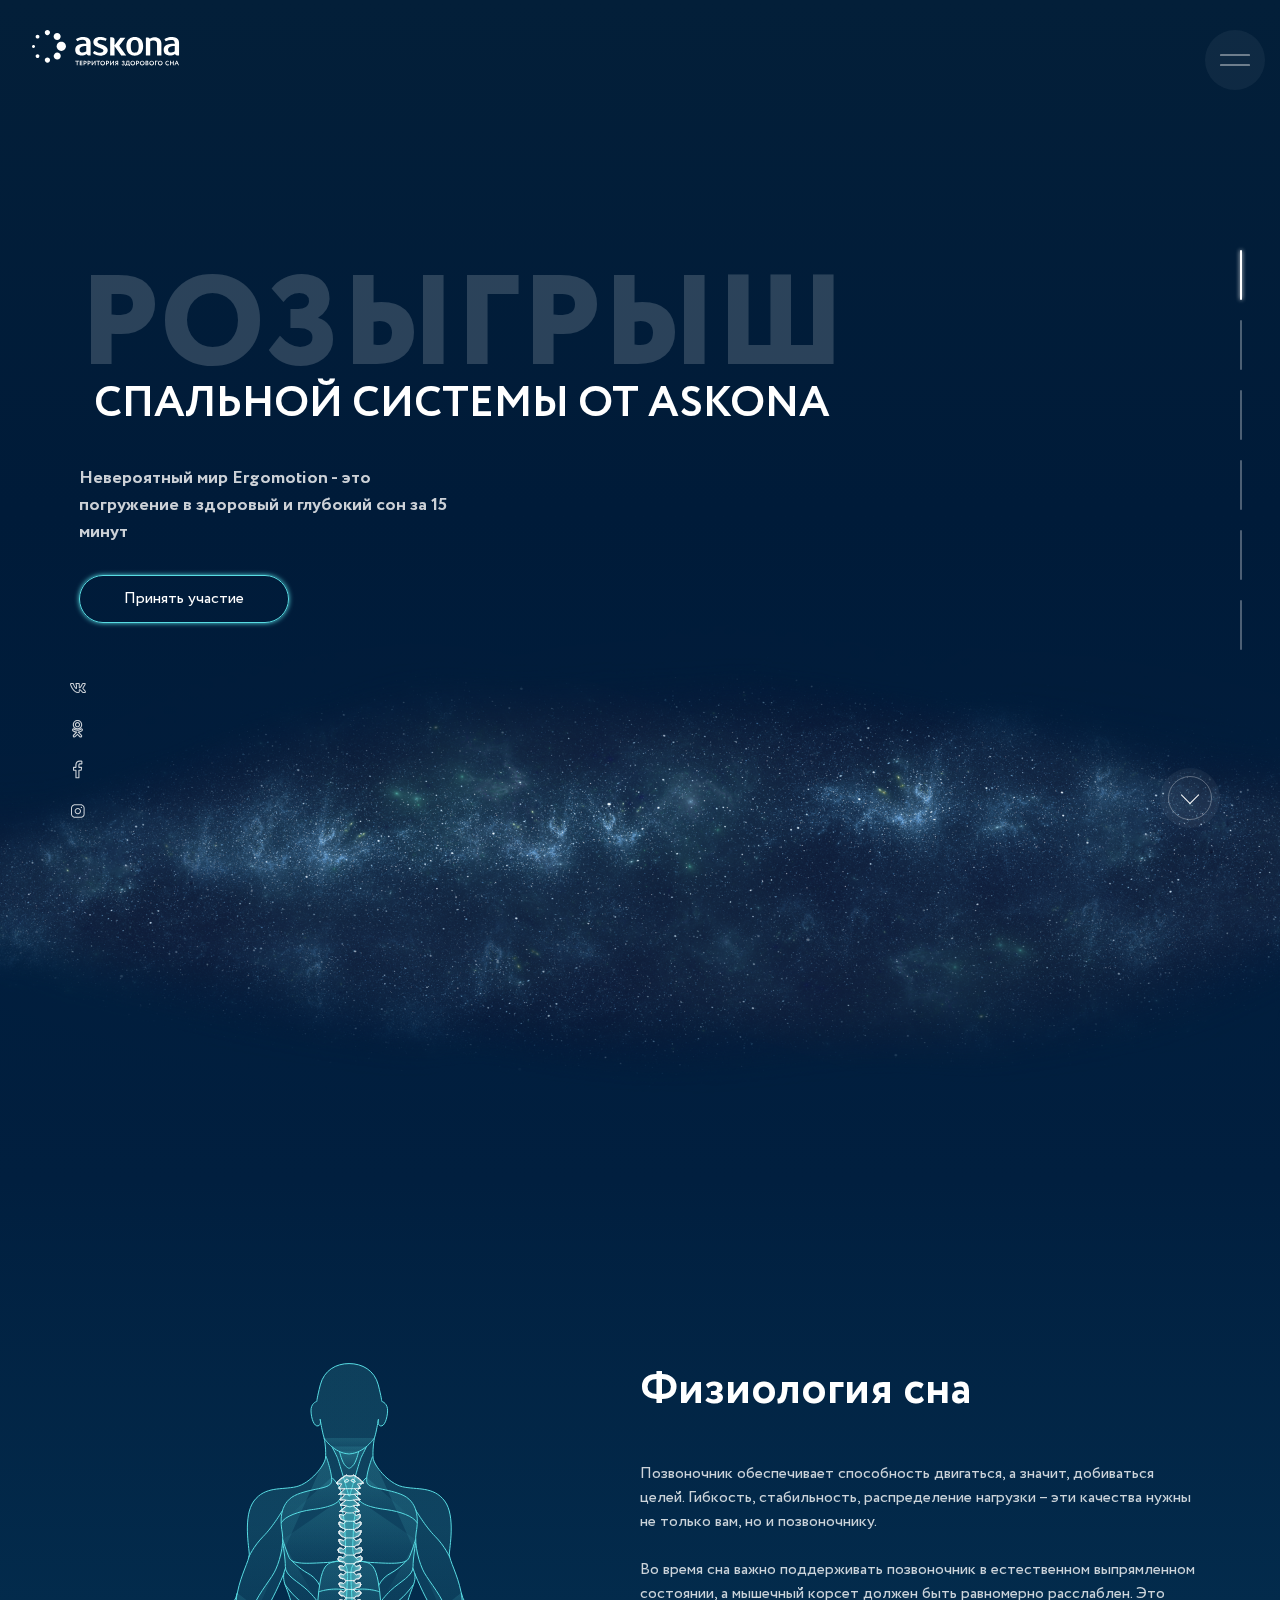
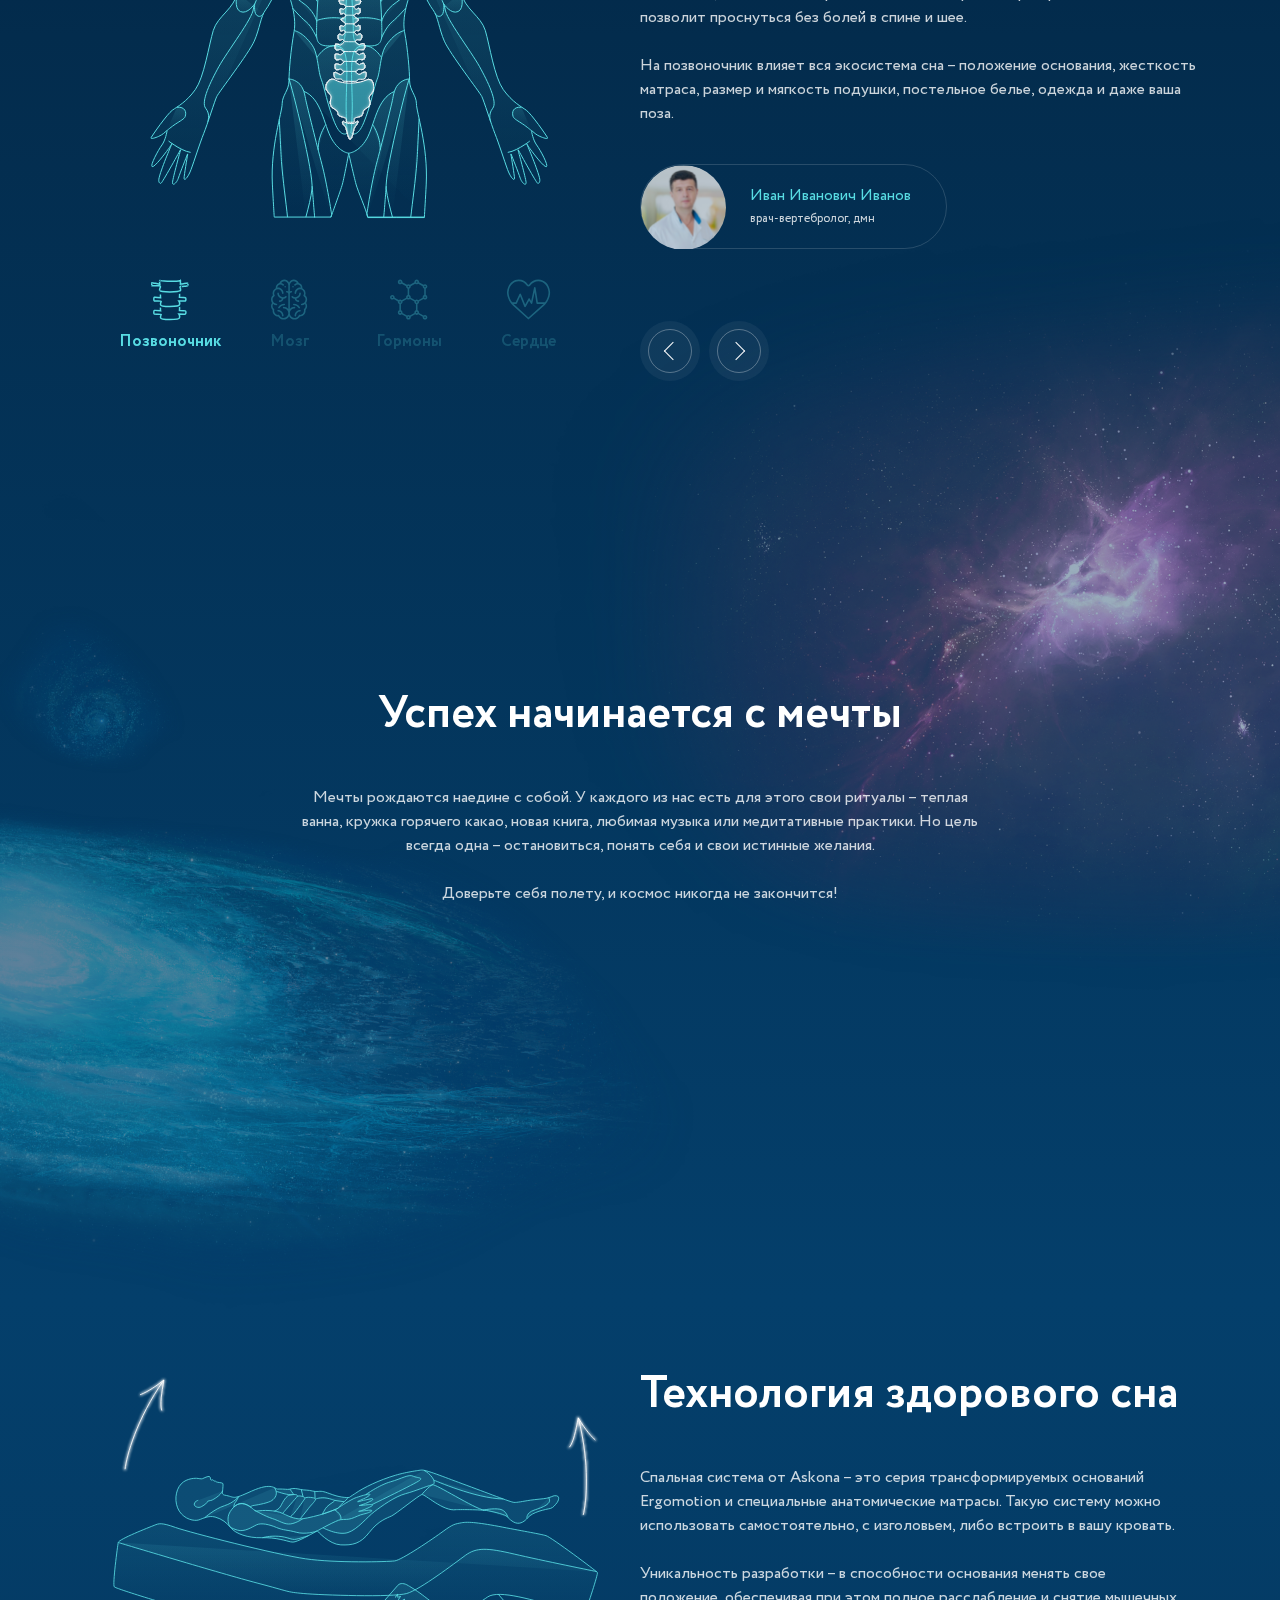
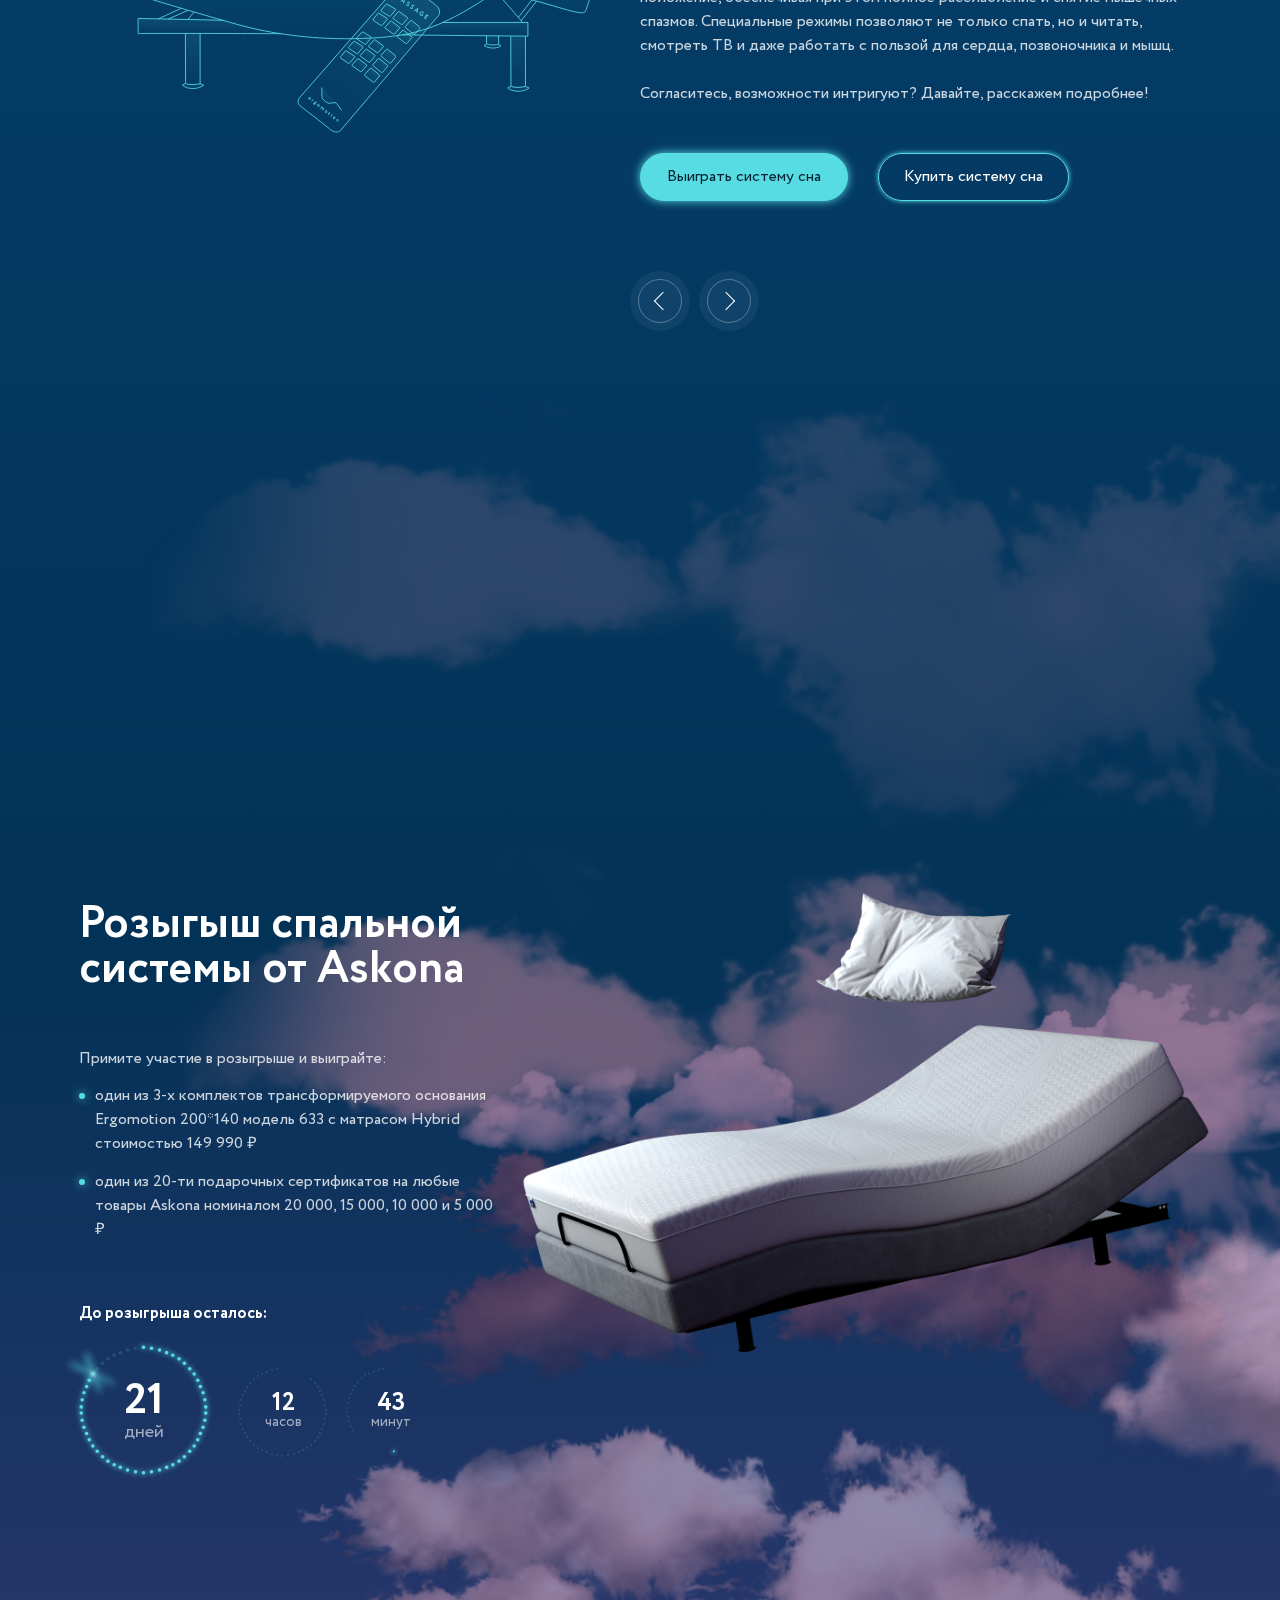
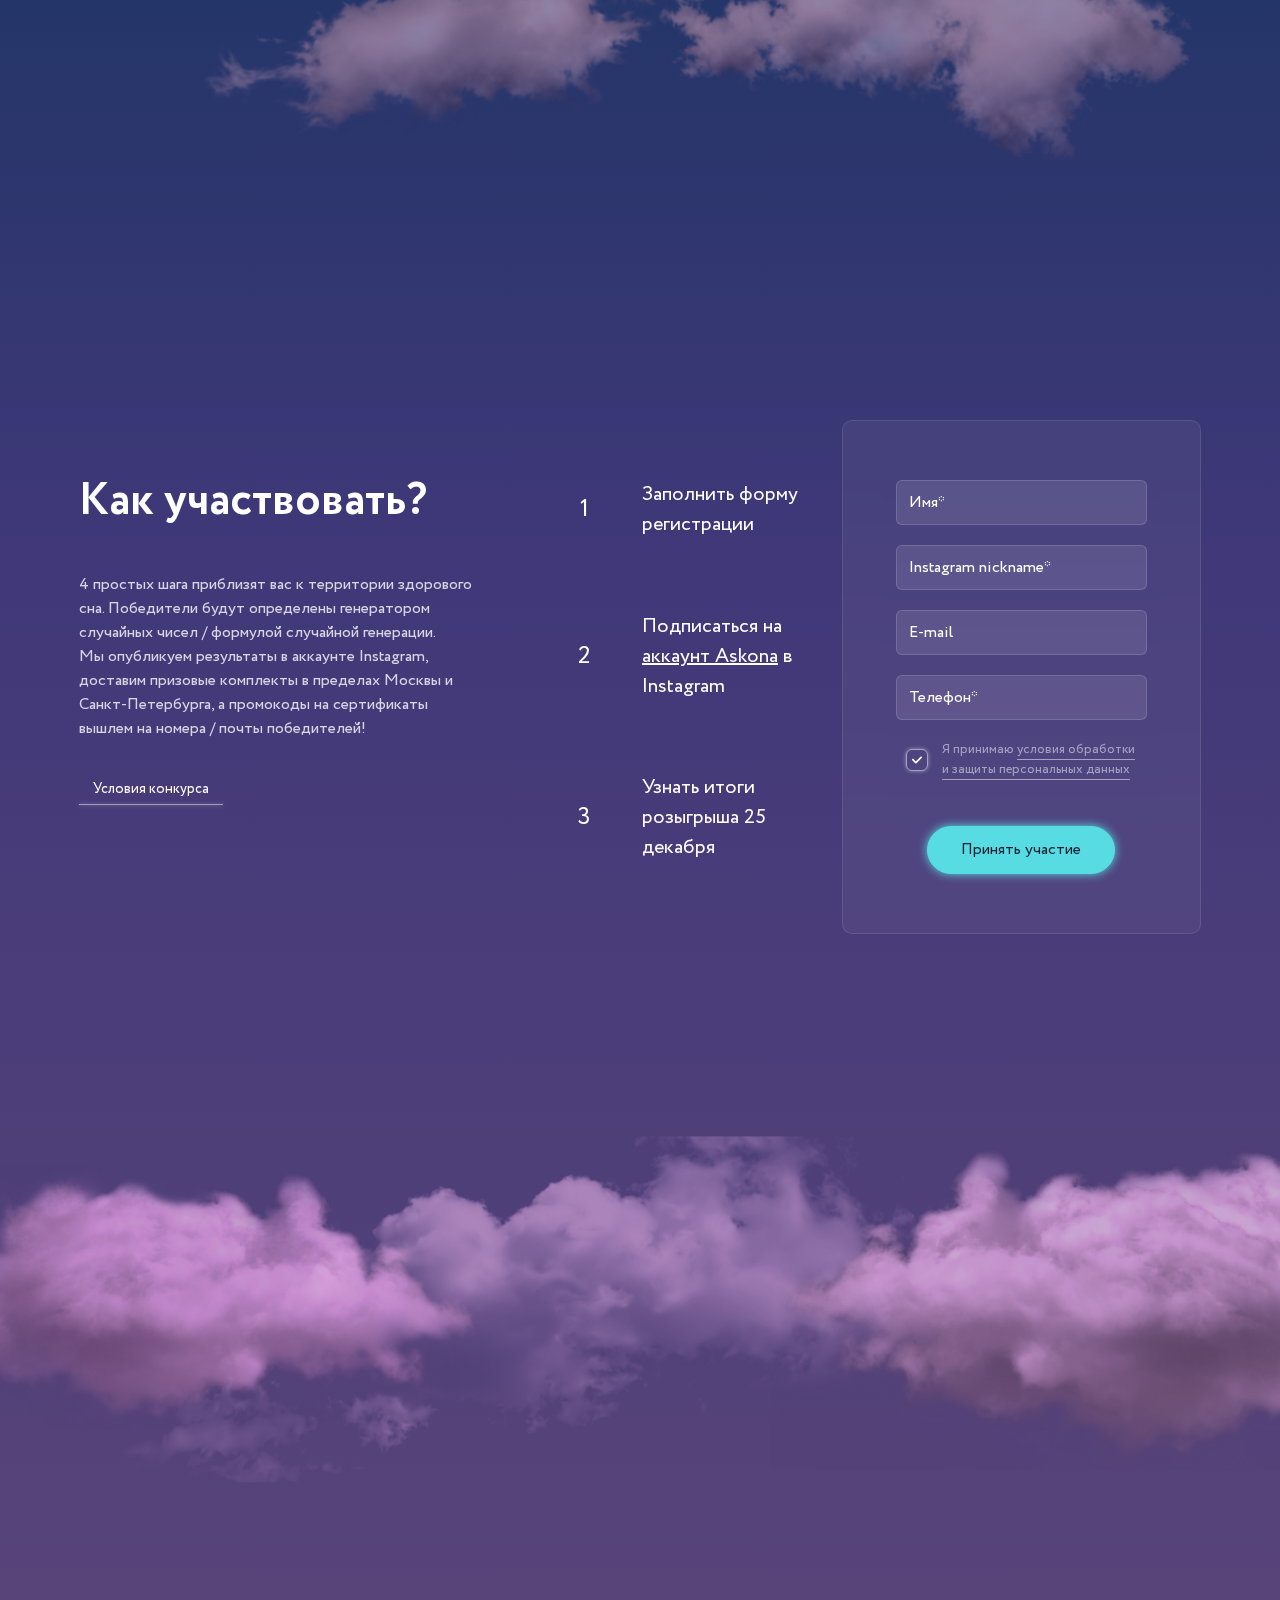
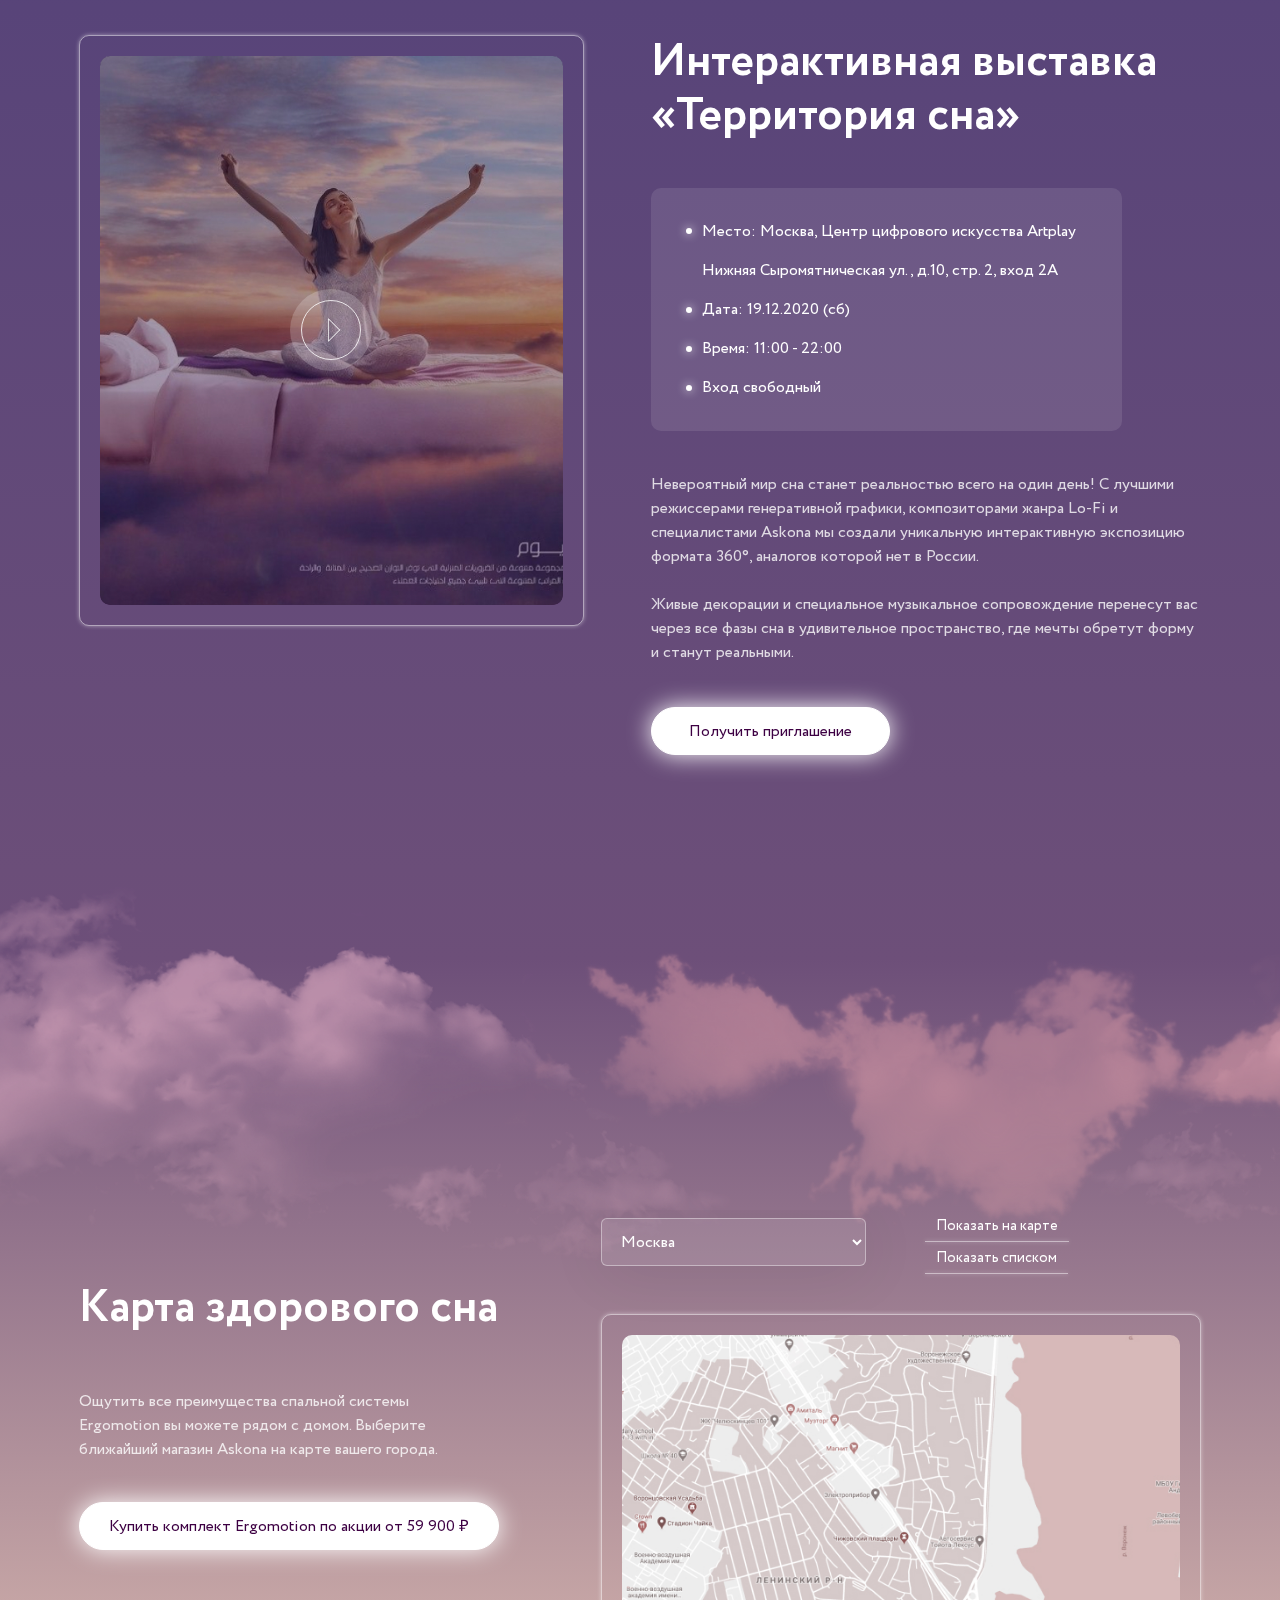
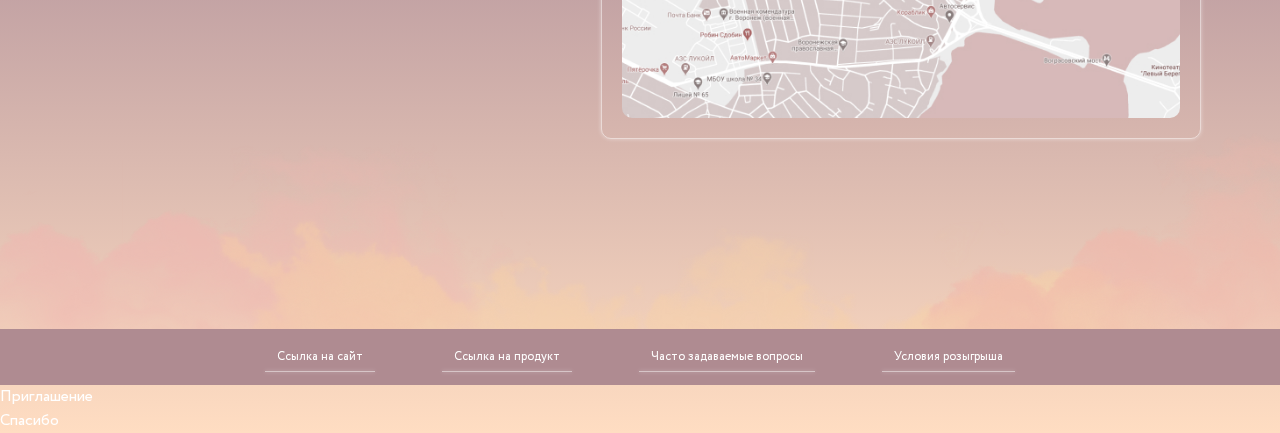
==== commit 892928f5: "2710_2" ====
--- a/index.html
+++ b/index.html
@@ -696,12 +696,20 @@
 	</div>
 	
 	<div class="sblock s5">
+		<div class="s5__clouds-bg">
+			<img src="img/5/clouds-bg.png" alt="">
+		</div>
 		<div class="container">
 			<div class="s5__box">
 				<div>
 					<h3 class="stitle s5__title">Розыгыш спальной <br>системы от Askona</h3>
 					<div class="s5__img-mob">
-						<img src="img/5/bed-mob.png" alt="">
+						<img src="img/5/mob/1.png" alt="">
+						<img src="img/5/mob/2.png" alt="">
+						<img src="img/5/mob/3.png" alt="">
+						<img src="img/5/mob/4.png" alt="">
+						<img src="img/5/mob/5.png" alt="">
+						<img src="img/5/mob/6.png" alt="">
 					</div>
 					<div class="stext s5__text">
 						<p>Примите участие в розыгрыше и выиграйте:</p>
@@ -717,7 +725,7 @@
 							<li>
 								<div class="s5-timer__value s5-timer__value_1">
 									<div class="s5-timer__value-bg">
-										<svg width="151" height="139" viewBox="0 0 151 139" fill="none" xmlns="http://www.w3.org/2000/svg">
+										<svg width="151" height="139" viewBox="0 0 151 139" fill="none" xmlns="http://www.w3.org/2000/svg" preserveAspectRatio="none">
 											<g filter="url(#filter0_d)">
 												<circle cx="81.0034" cy="6.77931" r="1.77931" fill="#58DCE3"/>
 											</g>
@@ -1342,7 +1350,7 @@
 							<li>
 								<div class="s5-timer__value s5-timer__value_2">
 									<div class="s5-timer__value-bg">
-									<svg width="90" height="94" viewBox="0 0 90 94" fill="none" xmlns="http://www.w3.org/2000/svg">
+										<svg width="90" height="94" viewBox="0 0 90 94" fill="none" xmlns="http://www.w3.org/2000/svg" preserveAspectRatio="none">
 										<g filter="url(#filter0_d)">
 											<circle cx="44.0029" cy="5" r="1" fill="#58DCE3"/>
 										</g>
@@ -1474,7 +1482,7 @@
 							<li>
 								<div class="s5-timer__value s5-timer__value_3">
 									<div class="s5-timer__value-bg">
-										<svg width="94" height="98" viewBox="0 0 94 98" fill="none" xmlns="http://www.w3.org/2000/svg">
+										<svg width="94" height="98" viewBox="0 0 94 98" fill="none" xmlns="http://www.w3.org/2000/svg" preserveAspectRatio="none">
 											<g filter="url(#filter0_d)">
 												<circle cx="44.0029" cy="5" r="1" fill="#58DCE3"/>
 											</g>
@@ -1939,15 +1947,22 @@
 				</div>
 				<div>
 					<div class="s5__img">
-						<img src="img/5/bed.png" alt="">
-					</div>
+						<div class="s5__clouds">
+							<img src="img/5/cl-1.png" alt="">
+							<img src="img/5/cl-2.png" alt="">
+							<img src="img/5/cl-3.png" alt="">
+							<img src="img/5/cl-4.png" alt="">
+							<img src="img/5/cl-5.png" alt="">
+							<img src="img/5/cl-6.png" alt="">
+						</div>
+						<img src="img/5/bed.png" alt="">						
+					</div>					
 				</div>
-				<div class="s5__clouds-1">
-					<img src="img/5/clouds-bg.png" alt="">
-				</div>
+<!--
 				<div class="s5__clouds-2">
 					<img src="img/5/clouds-1.png" alt="">
 				</div>
+-->
 			</div>
 		</div>
 	</div>
@@ -1967,19 +1982,1009 @@
 					<ul class="s6__steps">
 						<li>
 							<div class="s6-step">
-								<span class="s6-step__num">1</span>
+								<span class="s6-step__num">
+									<svg width="73" height="70" viewBox="0 0 73 70" fill="none" xmlns="http://www.w3.org/2000/svg" preserveAspectRatio="none">
+									<g filter="url(#filter0_d)">
+										<circle cx="37.5" cy="5.5" r="1.5" fill="#58DCE3"/>
+									</g>
+									<g filter="url(#filter1_d)">
+										<circle cx="45.5" cy="6.5" r="1.5" fill="#58DCE3"/>
+									</g>
+									<g filter="url(#filter2_d)">
+										<circle cx="51.5" cy="9.5" r="1.5" fill="#58DCE3"/>
+									</g>
+									<g filter="url(#filter3_d)">
+										<circle cx="57.5" cy="12.5" r="1.5" fill="#58DCE3"/>
+									</g>
+									<g filter="url(#filter4_d)">
+										<circle cx="62.5" cy="18.5" r="1.5" fill="#58DCE3"/>
+									</g>
+									<g filter="url(#filter5_d)">
+										<circle cx="65.5" cy="23.5" r="1.5" fill="#58DCE3"/>
+									</g>
+									<g filter="url(#filter6_d)">
+										<circle cx="67.5" cy="30.5" r="1.5" fill="#58DCE3"/>
+									</g>
+									<g filter="url(#filter7_d)">
+										<circle cx="67.5" cy="37.5" r="1.5" fill="#58DCE3"/>
+									</g>
+									<g filter="url(#filter8_d)">
+										<circle r="1.5" transform="matrix(-1 0 0 1 28.5 6.5)" fill="#58DCE3"/>
+									</g>
+									<g filter="url(#filter9_d)">
+										<circle r="1.5" transform="matrix(-1 0 0 1 21.5 9.5)" fill="#58DCE3"/>
+									</g>
+									<g filter="url(#filter10_d)">
+										<circle r="1.5" transform="matrix(-1 0 0 1 15.5 12.5)" fill="#58DCE3"/>
+									</g>
+									<g filter="url(#filter11_d)">
+										<circle r="1.5" transform="matrix(-1 0 0 1 11.5 18.5)" fill="#58DCE3"/>
+									</g>
+									<g filter="url(#filter12_d)">
+										<circle r="1.5" transform="matrix(-1 0 0 1 8.5 23.5)" fill="#58DCE3"/>
+									</g>
+									<g filter="url(#filter13_d)">
+										<circle r="1.5" transform="matrix(-1 0 0 1 6.5 30.5)" fill="#58DCE3"/>
+									</g>
+									<g filter="url(#filter14_d)">
+										<circle r="1.5" transform="matrix(-1 0 0 1 5.5 37.5)" fill="#58DCE3"/>
+									</g>
+									<g filter="url(#filter15_d)">
+										<circle r="1.5" transform="matrix(1 0 0 -1 39.5 64.5)" fill="#58DCE3"/>
+									</g>
+									<g filter="url(#filter16_d)">
+										<circle r="1.5" transform="matrix(1 0 0 -1 47.5 62.5)" fill="#58DCE3"/>
+									</g>
+									<g filter="url(#filter17_d)">
+										<circle r="1.5" transform="matrix(1 0 0 -1 54.5 59.5)" fill="#58DCE3"/>
+									</g>
+									<g filter="url(#filter18_d)">
+										<circle r="1.5" transform="matrix(1 0 0 -1 60.5 54.5)" fill="#58DCE3"/>
+									</g>
+									<g filter="url(#filter19_d)">
+										<circle r="1.5" transform="matrix(1 0 0 -1 63.5 48.5)" fill="#58DCE3"/>
+									</g>
+									<g filter="url(#filter20_d)">
+										<circle r="1.5" transform="matrix(1 0 0 -1 66.5 42.5)" fill="#58DCE3"/>
+									</g>
+									<g filter="url(#filter21_d)">
+										<circle cx="32.5" cy="64.5" r="1.5" transform="rotate(-180 32.5 64.5)" fill="#58DCE3"/>
+									</g>
+									<g filter="url(#filter22_d)">
+										<circle cx="25.5" cy="62.5" r="1.5" transform="rotate(-180 25.5 62.5)" fill="#58DCE3"/>
+									</g>
+									<g filter="url(#filter23_d)">
+										<circle cx="18.5" cy="59.5" r="1.5" transform="rotate(-180 18.5 59.5)" fill="#58DCE3"/>
+									</g>
+									<g filter="url(#filter24_d)">
+										<circle cx="13.5" cy="54.5" r="1.5" transform="rotate(-180 13.5 54.5)" fill="#58DCE3"/>
+									</g>
+									<g filter="url(#filter25_d)">
+										<circle cx="9.5" cy="48.5" r="1.5" transform="rotate(-180 9.5 48.5)" fill="#58DCE3"/>
+									</g>
+									<g filter="url(#filter26_d)">
+										<circle cx="6.5" cy="42.5" r="1.5" transform="rotate(-180 6.5 42.5)" fill="#58DCE3"/>
+									</g>
+									<defs>
+										<filter id="filter0_d" x="32" y="0" width="11" height="11" filterUnits="userSpaceOnUse" color-interpolation-filters="sRGB">
+											<feFlood flood-opacity="0" result="BackgroundImageFix"/>
+											<feColorMatrix in="SourceAlpha" type="matrix" values="0 0 0 0 0 0 0 0 0 0 0 0 0 0 0 0 0 0 127 0"/>
+											<feOffset/>
+											<feGaussianBlur stdDeviation="2"/>
+											<feColorMatrix type="matrix" values="0 0 0 0 0.345098 0 0 0 0 0.862745 0 0 0 0 0.890196 0 0 0 1 0"/>
+											<feBlend mode="normal" in2="BackgroundImageFix" result="effect1_dropShadow"/>
+											<feBlend mode="normal" in="SourceGraphic" in2="effect1_dropShadow" result="shape"/>
+										</filter>
+										<filter id="filter1_d" x="40" y="1" width="11" height="11" filterUnits="userSpaceOnUse" color-interpolation-filters="sRGB">
+											<feFlood flood-opacity="0" result="BackgroundImageFix"/>
+											<feColorMatrix in="SourceAlpha" type="matrix" values="0 0 0 0 0 0 0 0 0 0 0 0 0 0 0 0 0 0 127 0"/>
+											<feOffset/>
+											<feGaussianBlur stdDeviation="2"/>
+											<feColorMatrix type="matrix" values="0 0 0 0 0.345098 0 0 0 0 0.862745 0 0 0 0 0.890196 0 0 0 1 0"/>
+											<feBlend mode="normal" in2="BackgroundImageFix" result="effect1_dropShadow"/>
+											<feBlend mode="normal" in="SourceGraphic" in2="effect1_dropShadow" result="shape"/>
+										</filter>
+										<filter id="filter2_d" x="46" y="4" width="11" height="11" filterUnits="userSpaceOnUse" color-interpolation-filters="sRGB">
+											<feFlood flood-opacity="0" result="BackgroundImageFix"/>
+											<feColorMatrix in="SourceAlpha" type="matrix" values="0 0 0 0 0 0 0 0 0 0 0 0 0 0 0 0 0 0 127 0"/>
+											<feOffset/>
+											<feGaussianBlur stdDeviation="2"/>
+											<feColorMatrix type="matrix" values="0 0 0 0 0.345098 0 0 0 0 0.862745 0 0 0 0 0.890196 0 0 0 1 0"/>
+											<feBlend mode="normal" in2="BackgroundImageFix" result="effect1_dropShadow"/>
+											<feBlend mode="normal" in="SourceGraphic" in2="effect1_dropShadow" result="shape"/>
+										</filter>
+										<filter id="filter3_d" x="52" y="7" width="11" height="11" filterUnits="userSpaceOnUse" color-interpolation-filters="sRGB">
+											<feFlood flood-opacity="0" result="BackgroundImageFix"/>
+											<feColorMatrix in="SourceAlpha" type="matrix" values="0 0 0 0 0 0 0 0 0 0 0 0 0 0 0 0 0 0 127 0"/>
+											<feOffset/>
+											<feGaussianBlur stdDeviation="2"/>
+											<feColorMatrix type="matrix" values="0 0 0 0 0.345098 0 0 0 0 0.862745 0 0 0 0 0.890196 0 0 0 1 0"/>
+											<feBlend mode="normal" in2="BackgroundImageFix" result="effect1_dropShadow"/>
+											<feBlend mode="normal" in="SourceGraphic" in2="effect1_dropShadow" result="shape"/>
+										</filter>
+										<filter id="filter4_d" x="57" y="13" width="11" height="11" filterUnits="userSpaceOnUse" color-interpolation-filters="sRGB">
+											<feFlood flood-opacity="0" result="BackgroundImageFix"/>
+											<feColorMatrix in="SourceAlpha" type="matrix" values="0 0 0 0 0 0 0 0 0 0 0 0 0 0 0 0 0 0 127 0"/>
+											<feOffset/>
+											<feGaussianBlur stdDeviation="2"/>
+											<feColorMatrix type="matrix" values="0 0 0 0 0.345098 0 0 0 0 0.862745 0 0 0 0 0.890196 0 0 0 1 0"/>
+											<feBlend mode="normal" in2="BackgroundImageFix" result="effect1_dropShadow"/>
+											<feBlend mode="normal" in="SourceGraphic" in2="effect1_dropShadow" result="shape"/>
+										</filter>
+										<filter id="filter5_d" x="60" y="18" width="11" height="11" filterUnits="userSpaceOnUse" color-interpolation-filters="sRGB">
+											<feFlood flood-opacity="0" result="BackgroundImageFix"/>
+											<feColorMatrix in="SourceAlpha" type="matrix" values="0 0 0 0 0 0 0 0 0 0 0 0 0 0 0 0 0 0 127 0"/>
+											<feOffset/>
+											<feGaussianBlur stdDeviation="2"/>
+											<feColorMatrix type="matrix" values="0 0 0 0 0.345098 0 0 0 0 0.862745 0 0 0 0 0.890196 0 0 0 1 0"/>
+											<feBlend mode="normal" in2="BackgroundImageFix" result="effect1_dropShadow"/>
+											<feBlend mode="normal" in="SourceGraphic" in2="effect1_dropShadow" result="shape"/>
+										</filter>
+										<filter id="filter6_d" x="62" y="25" width="11" height="11" filterUnits="userSpaceOnUse" color-interpolation-filters="sRGB">
+											<feFlood flood-opacity="0" result="BackgroundImageFix"/>
+											<feColorMatrix in="SourceAlpha" type="matrix" values="0 0 0 0 0 0 0 0 0 0 0 0 0 0 0 0 0 0 127 0"/>
+											<feOffset/>
+											<feGaussianBlur stdDeviation="2"/>
+											<feColorMatrix type="matrix" values="0 0 0 0 0.345098 0 0 0 0 0.862745 0 0 0 0 0.890196 0 0 0 1 0"/>
+											<feBlend mode="normal" in2="BackgroundImageFix" result="effect1_dropShadow"/>
+											<feBlend mode="normal" in="SourceGraphic" in2="effect1_dropShadow" result="shape"/>
+										</filter>
+										<filter id="filter7_d" x="62" y="32" width="11" height="11" filterUnits="userSpaceOnUse" color-interpolation-filters="sRGB">
+											<feFlood flood-opacity="0" result="BackgroundImageFix"/>
+											<feColorMatrix in="SourceAlpha" type="matrix" values="0 0 0 0 0 0 0 0 0 0 0 0 0 0 0 0 0 0 127 0"/>
+											<feOffset/>
+											<feGaussianBlur stdDeviation="2"/>
+											<feColorMatrix type="matrix" values="0 0 0 0 0.345098 0 0 0 0 0.862745 0 0 0 0 0.890196 0 0 0 1 0"/>
+											<feBlend mode="normal" in2="BackgroundImageFix" result="effect1_dropShadow"/>
+											<feBlend mode="normal" in="SourceGraphic" in2="effect1_dropShadow" result="shape"/>
+										</filter>
+										<filter id="filter8_d" x="23" y="1" width="11" height="11" filterUnits="userSpaceOnUse" color-interpolation-filters="sRGB">
+											<feFlood flood-opacity="0" result="BackgroundImageFix"/>
+											<feColorMatrix in="SourceAlpha" type="matrix" values="0 0 0 0 0 0 0 0 0 0 0 0 0 0 0 0 0 0 127 0"/>
+											<feOffset/>
+											<feGaussianBlur stdDeviation="2"/>
+											<feColorMatrix type="matrix" values="0 0 0 0 0.345098 0 0 0 0 0.862745 0 0 0 0 0.890196 0 0 0 1 0"/>
+											<feBlend mode="normal" in2="BackgroundImageFix" result="effect1_dropShadow"/>
+											<feBlend mode="normal" in="SourceGraphic" in2="effect1_dropShadow" result="shape"/>
+										</filter>
+										<filter id="filter9_d" x="16" y="4" width="11" height="11" filterUnits="userSpaceOnUse" color-interpolation-filters="sRGB">
+											<feFlood flood-opacity="0" result="BackgroundImageFix"/>
+											<feColorMatrix in="SourceAlpha" type="matrix" values="0 0 0 0 0 0 0 0 0 0 0 0 0 0 0 0 0 0 127 0"/>
+											<feOffset/>
+											<feGaussianBlur stdDeviation="2"/>
+											<feColorMatrix type="matrix" values="0 0 0 0 0.345098 0 0 0 0 0.862745 0 0 0 0 0.890196 0 0 0 1 0"/>
+											<feBlend mode="normal" in2="BackgroundImageFix" result="effect1_dropShadow"/>
+											<feBlend mode="normal" in="SourceGraphic" in2="effect1_dropShadow" result="shape"/>
+										</filter>
+										<filter id="filter10_d" x="10" y="7" width="11" height="11" filterUnits="userSpaceOnUse" color-interpolation-filters="sRGB">
+											<feFlood flood-opacity="0" result="BackgroundImageFix"/>
+											<feColorMatrix in="SourceAlpha" type="matrix" values="0 0 0 0 0 0 0 0 0 0 0 0 0 0 0 0 0 0 127 0"/>
+											<feOffset/>
+											<feGaussianBlur stdDeviation="2"/>
+											<feColorMatrix type="matrix" values="0 0 0 0 0.345098 0 0 0 0 0.862745 0 0 0 0 0.890196 0 0 0 1 0"/>
+											<feBlend mode="normal" in2="BackgroundImageFix" result="effect1_dropShadow"/>
+											<feBlend mode="normal" in="SourceGraphic" in2="effect1_dropShadow" result="shape"/>
+										</filter>
+										<filter id="filter11_d" x="6" y="13" width="11" height="11" filterUnits="userSpaceOnUse" color-interpolation-filters="sRGB">
+											<feFlood flood-opacity="0" result="BackgroundImageFix"/>
+											<feColorMatrix in="SourceAlpha" type="matrix" values="0 0 0 0 0 0 0 0 0 0 0 0 0 0 0 0 0 0 127 0"/>
+											<feOffset/>
+											<feGaussianBlur stdDeviation="2"/>
+											<feColorMatrix type="matrix" values="0 0 0 0 0.345098 0 0 0 0 0.862745 0 0 0 0 0.890196 0 0 0 1 0"/>
+											<feBlend mode="normal" in2="BackgroundImageFix" result="effect1_dropShadow"/>
+											<feBlend mode="normal" in="SourceGraphic" in2="effect1_dropShadow" result="shape"/>
+										</filter>
+										<filter id="filter12_d" x="3" y="18" width="11" height="11" filterUnits="userSpaceOnUse" color-interpolation-filters="sRGB">
+											<feFlood flood-opacity="0" result="BackgroundImageFix"/>
+											<feColorMatrix in="SourceAlpha" type="matrix" values="0 0 0 0 0 0 0 0 0 0 0 0 0 0 0 0 0 0 127 0"/>
+											<feOffset/>
+											<feGaussianBlur stdDeviation="2"/>
+											<feColorMatrix type="matrix" values="0 0 0 0 0.345098 0 0 0 0 0.862745 0 0 0 0 0.890196 0 0 0 1 0"/>
+											<feBlend mode="normal" in2="BackgroundImageFix" result="effect1_dropShadow"/>
+											<feBlend mode="normal" in="SourceGraphic" in2="effect1_dropShadow" result="shape"/>
+										</filter>
+										<filter id="filter13_d" x="1" y="25" width="11" height="11" filterUnits="userSpaceOnUse" color-interpolation-filters="sRGB">
+											<feFlood flood-opacity="0" result="BackgroundImageFix"/>
+											<feColorMatrix in="SourceAlpha" type="matrix" values="0 0 0 0 0 0 0 0 0 0 0 0 0 0 0 0 0 0 127 0"/>
+											<feOffset/>
+											<feGaussianBlur stdDeviation="2"/>
+											<feColorMatrix type="matrix" values="0 0 0 0 0.345098 0 0 0 0 0.862745 0 0 0 0 0.890196 0 0 0 1 0"/>
+											<feBlend mode="normal" in2="BackgroundImageFix" result="effect1_dropShadow"/>
+											<feBlend mode="normal" in="SourceGraphic" in2="effect1_dropShadow" result="shape"/>
+										</filter>
+										<filter id="filter14_d" x="0" y="32" width="11" height="11" filterUnits="userSpaceOnUse" color-interpolation-filters="sRGB">
+											<feFlood flood-opacity="0" result="BackgroundImageFix"/>
+											<feColorMatrix in="SourceAlpha" type="matrix" values="0 0 0 0 0 0 0 0 0 0 0 0 0 0 0 0 0 0 127 0"/>
+											<feOffset/>
+											<feGaussianBlur stdDeviation="2"/>
+											<feColorMatrix type="matrix" values="0 0 0 0 0.345098 0 0 0 0 0.862745 0 0 0 0 0.890196 0 0 0 1 0"/>
+											<feBlend mode="normal" in2="BackgroundImageFix" result="effect1_dropShadow"/>
+											<feBlend mode="normal" in="SourceGraphic" in2="effect1_dropShadow" result="shape"/>
+										</filter>
+										<filter id="filter15_d" x="34" y="59" width="11" height="11" filterUnits="userSpaceOnUse" color-interpolation-filters="sRGB">
+											<feFlood flood-opacity="0" result="BackgroundImageFix"/>
+											<feColorMatrix in="SourceAlpha" type="matrix" values="0 0 0 0 0 0 0 0 0 0 0 0 0 0 0 0 0 0 127 0"/>
+											<feOffset/>
+											<feGaussianBlur stdDeviation="2"/>
+											<feColorMatrix type="matrix" values="0 0 0 0 0.345098 0 0 0 0 0.862745 0 0 0 0 0.890196 0 0 0 1 0"/>
+											<feBlend mode="normal" in2="BackgroundImageFix" result="effect1_dropShadow"/>
+											<feBlend mode="normal" in="SourceGraphic" in2="effect1_dropShadow" result="shape"/>
+										</filter>
+										<filter id="filter16_d" x="42" y="57" width="11" height="11" filterUnits="userSpaceOnUse" color-interpolation-filters="sRGB">
+											<feFlood flood-opacity="0" result="BackgroundImageFix"/>
+											<feColorMatrix in="SourceAlpha" type="matrix" values="0 0 0 0 0 0 0 0 0 0 0 0 0 0 0 0 0 0 127 0"/>
+											<feOffset/>
+											<feGaussianBlur stdDeviation="2"/>
+											<feColorMatrix type="matrix" values="0 0 0 0 0.345098 0 0 0 0 0.862745 0 0 0 0 0.890196 0 0 0 1 0"/>
+											<feBlend mode="normal" in2="BackgroundImageFix" result="effect1_dropShadow"/>
+											<feBlend mode="normal" in="SourceGraphic" in2="effect1_dropShadow" result="shape"/>
+										</filter>
+										<filter id="filter17_d" x="49" y="54" width="11" height="11" filterUnits="userSpaceOnUse" color-interpolation-filters="sRGB">
+											<feFlood flood-opacity="0" result="BackgroundImageFix"/>
+											<feColorMatrix in="SourceAlpha" type="matrix" values="0 0 0 0 0 0 0 0 0 0 0 0 0 0 0 0 0 0 127 0"/>
+											<feOffset/>
+											<feGaussianBlur stdDeviation="2"/>
+											<feColorMatrix type="matrix" values="0 0 0 0 0.345098 0 0 0 0 0.862745 0 0 0 0 0.890196 0 0 0 1 0"/>
+											<feBlend mode="normal" in2="BackgroundImageFix" result="effect1_dropShadow"/>
+											<feBlend mode="normal" in="SourceGraphic" in2="effect1_dropShadow" result="shape"/>
+										</filter>
+										<filter id="filter18_d" x="55" y="49" width="11" height="11" filterUnits="userSpaceOnUse" color-interpolation-filters="sRGB">
+											<feFlood flood-opacity="0" result="BackgroundImageFix"/>
+											<feColorMatrix in="SourceAlpha" type="matrix" values="0 0 0 0 0 0 0 0 0 0 0 0 0 0 0 0 0 0 127 0"/>
+											<feOffset/>
+											<feGaussianBlur stdDeviation="2"/>
+											<feColorMatrix type="matrix" values="0 0 0 0 0.345098 0 0 0 0 0.862745 0 0 0 0 0.890196 0 0 0 1 0"/>
+											<feBlend mode="normal" in2="BackgroundImageFix" result="effect1_dropShadow"/>
+											<feBlend mode="normal" in="SourceGraphic" in2="effect1_dropShadow" result="shape"/>
+										</filter>
+										<filter id="filter19_d" x="58" y="43" width="11" height="11" filterUnits="userSpaceOnUse" color-interpolation-filters="sRGB">
+											<feFlood flood-opacity="0" result="BackgroundImageFix"/>
+											<feColorMatrix in="SourceAlpha" type="matrix" values="0 0 0 0 0 0 0 0 0 0 0 0 0 0 0 0 0 0 127 0"/>
+											<feOffset/>
+											<feGaussianBlur stdDeviation="2"/>
+											<feColorMatrix type="matrix" values="0 0 0 0 0.345098 0 0 0 0 0.862745 0 0 0 0 0.890196 0 0 0 1 0"/>
+											<feBlend mode="normal" in2="BackgroundImageFix" result="effect1_dropShadow"/>
+											<feBlend mode="normal" in="SourceGraphic" in2="effect1_dropShadow" result="shape"/>
+										</filter>
+										<filter id="filter20_d" x="61" y="37" width="11" height="11" filterUnits="userSpaceOnUse" color-interpolation-filters="sRGB">
+											<feFlood flood-opacity="0" result="BackgroundImageFix"/>
+											<feColorMatrix in="SourceAlpha" type="matrix" values="0 0 0 0 0 0 0 0 0 0 0 0 0 0 0 0 0 0 127 0"/>
+											<feOffset/>
+											<feGaussianBlur stdDeviation="2"/>
+											<feColorMatrix type="matrix" values="0 0 0 0 0.345098 0 0 0 0 0.862745 0 0 0 0 0.890196 0 0 0 1 0"/>
+											<feBlend mode="normal" in2="BackgroundImageFix" result="effect1_dropShadow"/>
+											<feBlend mode="normal" in="SourceGraphic" in2="effect1_dropShadow" result="shape"/>
+										</filter>
+										<filter id="filter21_d" x="27" y="59" width="11" height="11" filterUnits="userSpaceOnUse" color-interpolation-filters="sRGB">
+											<feFlood flood-opacity="0" result="BackgroundImageFix"/>
+											<feColorMatrix in="SourceAlpha" type="matrix" values="0 0 0 0 0 0 0 0 0 0 0 0 0 0 0 0 0 0 127 0"/>
+											<feOffset/>
+											<feGaussianBlur stdDeviation="2"/>
+											<feColorMatrix type="matrix" values="0 0 0 0 0.345098 0 0 0 0 0.862745 0 0 0 0 0.890196 0 0 0 1 0"/>
+											<feBlend mode="normal" in2="BackgroundImageFix" result="effect1_dropShadow"/>
+											<feBlend mode="normal" in="SourceGraphic" in2="effect1_dropShadow" result="shape"/>
+										</filter>
+										<filter id="filter22_d" x="20" y="57" width="11" height="11" filterUnits="userSpaceOnUse" color-interpolation-filters="sRGB">
+											<feFlood flood-opacity="0" result="BackgroundImageFix"/>
+											<feColorMatrix in="SourceAlpha" type="matrix" values="0 0 0 0 0 0 0 0 0 0 0 0 0 0 0 0 0 0 127 0"/>
+											<feOffset/>
+											<feGaussianBlur stdDeviation="2"/>
+											<feColorMatrix type="matrix" values="0 0 0 0 0.345098 0 0 0 0 0.862745 0 0 0 0 0.890196 0 0 0 1 0"/>
+											<feBlend mode="normal" in2="BackgroundImageFix" result="effect1_dropShadow"/>
+											<feBlend mode="normal" in="SourceGraphic" in2="effect1_dropShadow" result="shape"/>
+										</filter>
+										<filter id="filter23_d" x="13" y="54" width="11" height="11" filterUnits="userSpaceOnUse" color-interpolation-filters="sRGB">
+											<feFlood flood-opacity="0" result="BackgroundImageFix"/>
+											<feColorMatrix in="SourceAlpha" type="matrix" values="0 0 0 0 0 0 0 0 0 0 0 0 0 0 0 0 0 0 127 0"/>
+											<feOffset/>
+											<feGaussianBlur stdDeviation="2"/>
+											<feColorMatrix type="matrix" values="0 0 0 0 0.345098 0 0 0 0 0.862745 0 0 0 0 0.890196 0 0 0 1 0"/>
+											<feBlend mode="normal" in2="BackgroundImageFix" result="effect1_dropShadow"/>
+											<feBlend mode="normal" in="SourceGraphic" in2="effect1_dropShadow" result="shape"/>
+										</filter>
+										<filter id="filter24_d" x="8" y="49" width="11" height="11" filterUnits="userSpaceOnUse" color-interpolation-filters="sRGB">
+											<feFlood flood-opacity="0" result="BackgroundImageFix"/>
+											<feColorMatrix in="SourceAlpha" type="matrix" values="0 0 0 0 0 0 0 0 0 0 0 0 0 0 0 0 0 0 127 0"/>
+											<feOffset/>
+											<feGaussianBlur stdDeviation="2"/>
+											<feColorMatrix type="matrix" values="0 0 0 0 0.345098 0 0 0 0 0.862745 0 0 0 0 0.890196 0 0 0 1 0"/>
+											<feBlend mode="normal" in2="BackgroundImageFix" result="effect1_dropShadow"/>
+											<feBlend mode="normal" in="SourceGraphic" in2="effect1_dropShadow" result="shape"/>
+										</filter>
+										<filter id="filter25_d" x="4" y="43" width="11" height="11" filterUnits="userSpaceOnUse" color-interpolation-filters="sRGB">
+											<feFlood flood-opacity="0" result="BackgroundImageFix"/>
+											<feColorMatrix in="SourceAlpha" type="matrix" values="0 0 0 0 0 0 0 0 0 0 0 0 0 0 0 0 0 0 127 0"/>
+											<feOffset/>
+											<feGaussianBlur stdDeviation="2"/>
+											<feColorMatrix type="matrix" values="0 0 0 0 0.345098 0 0 0 0 0.862745 0 0 0 0 0.890196 0 0 0 1 0"/>
+											<feBlend mode="normal" in2="BackgroundImageFix" result="effect1_dropShadow"/>
+											<feBlend mode="normal" in="SourceGraphic" in2="effect1_dropShadow" result="shape"/>
+										</filter>
+										<filter id="filter26_d" x="1" y="37" width="11" height="11" filterUnits="userSpaceOnUse" color-interpolation-filters="sRGB">
+											<feFlood flood-opacity="0" result="BackgroundImageFix"/>
+											<feColorMatrix in="SourceAlpha" type="matrix" values="0 0 0 0 0 0 0 0 0 0 0 0 0 0 0 0 0 0 127 0"/>
+											<feOffset/>
+											<feGaussianBlur stdDeviation="2"/>
+											<feColorMatrix type="matrix" values="0 0 0 0 0.345098 0 0 0 0 0.862745 0 0 0 0 0.890196 0 0 0 1 0"/>
+											<feBlend mode="normal" in2="BackgroundImageFix" result="effect1_dropShadow"/>
+											<feBlend mode="normal" in="SourceGraphic" in2="effect1_dropShadow" result="shape"/>
+										</filter>
+									</defs>
+									</svg>
+									1
+								</span>
 								<p class="s6-step__text">Заполнить форму регистрации</p>
 							</div>
 						</li>
 						<li>
 							<div class="s6-step">
-								<span class="s6-step__num">2</span>
+								<span class="s6-step__num">
+									<svg width="73" height="70" viewBox="0 0 73 70" fill="none" xmlns="http://www.w3.org/2000/svg" preserveAspectRatio="none">
+									<g filter="url(#filter0_d)">
+										<circle cx="37.5" cy="5.5" r="1.5" fill="#58DCE3"/>
+									</g>
+									<g filter="url(#filter1_d)">
+										<circle cx="45.5" cy="6.5" r="1.5" fill="#58DCE3"/>
+									</g>
+									<g filter="url(#filter2_d)">
+										<circle cx="51.5" cy="9.5" r="1.5" fill="#58DCE3"/>
+									</g>
+									<g filter="url(#filter3_d)">
+										<circle cx="57.5" cy="12.5" r="1.5" fill="#58DCE3"/>
+									</g>
+									<g filter="url(#filter4_d)">
+										<circle cx="62.5" cy="18.5" r="1.5" fill="#58DCE3"/>
+									</g>
+									<g filter="url(#filter5_d)">
+										<circle cx="65.5" cy="23.5" r="1.5" fill="#58DCE3"/>
+									</g>
+									<g filter="url(#filter6_d)">
+										<circle cx="67.5" cy="30.5" r="1.5" fill="#58DCE3"/>
+									</g>
+									<g filter="url(#filter7_d)">
+										<circle cx="67.5" cy="37.5" r="1.5" fill="#58DCE3"/>
+									</g>
+									<g filter="url(#filter8_d)">
+										<circle r="1.5" transform="matrix(-1 0 0 1 28.5 6.5)" fill="#58DCE3"/>
+									</g>
+									<g filter="url(#filter9_d)">
+										<circle r="1.5" transform="matrix(-1 0 0 1 21.5 9.5)" fill="#58DCE3"/>
+									</g>
+									<g filter="url(#filter10_d)">
+										<circle r="1.5" transform="matrix(-1 0 0 1 15.5 12.5)" fill="#58DCE3"/>
+									</g>
+									<g filter="url(#filter11_d)">
+										<circle r="1.5" transform="matrix(-1 0 0 1 11.5 18.5)" fill="#58DCE3"/>
+									</g>
+									<g filter="url(#filter12_d)">
+										<circle r="1.5" transform="matrix(-1 0 0 1 8.5 23.5)" fill="#58DCE3"/>
+									</g>
+									<g filter="url(#filter13_d)">
+										<circle r="1.5" transform="matrix(-1 0 0 1 6.5 30.5)" fill="#58DCE3"/>
+									</g>
+									<g filter="url(#filter14_d)">
+										<circle r="1.5" transform="matrix(-1 0 0 1 5.5 37.5)" fill="#58DCE3"/>
+									</g>
+									<g filter="url(#filter15_d)">
+										<circle r="1.5" transform="matrix(1 0 0 -1 39.5 64.5)" fill="#58DCE3"/>
+									</g>
+									<g filter="url(#filter16_d)">
+										<circle r="1.5" transform="matrix(1 0 0 -1 47.5 62.5)" fill="#58DCE3"/>
+									</g>
+									<g filter="url(#filter17_d)">
+										<circle r="1.5" transform="matrix(1 0 0 -1 54.5 59.5)" fill="#58DCE3"/>
+									</g>
+									<g filter="url(#filter18_d)">
+										<circle r="1.5" transform="matrix(1 0 0 -1 60.5 54.5)" fill="#58DCE3"/>
+									</g>
+									<g filter="url(#filter19_d)">
+										<circle r="1.5" transform="matrix(1 0 0 -1 63.5 48.5)" fill="#58DCE3"/>
+									</g>
+									<g filter="url(#filter20_d)">
+										<circle r="1.5" transform="matrix(1 0 0 -1 66.5 42.5)" fill="#58DCE3"/>
+									</g>
+									<g filter="url(#filter21_d)">
+										<circle cx="32.5" cy="64.5" r="1.5" transform="rotate(-180 32.5 64.5)" fill="#58DCE3"/>
+									</g>
+									<g filter="url(#filter22_d)">
+										<circle cx="25.5" cy="62.5" r="1.5" transform="rotate(-180 25.5 62.5)" fill="#58DCE3"/>
+									</g>
+									<g filter="url(#filter23_d)">
+										<circle cx="18.5" cy="59.5" r="1.5" transform="rotate(-180 18.5 59.5)" fill="#58DCE3"/>
+									</g>
+									<g filter="url(#filter24_d)">
+										<circle cx="13.5" cy="54.5" r="1.5" transform="rotate(-180 13.5 54.5)" fill="#58DCE3"/>
+									</g>
+									<g filter="url(#filter25_d)">
+										<circle cx="9.5" cy="48.5" r="1.5" transform="rotate(-180 9.5 48.5)" fill="#58DCE3"/>
+									</g>
+									<g filter="url(#filter26_d)">
+										<circle cx="6.5" cy="42.5" r="1.5" transform="rotate(-180 6.5 42.5)" fill="#58DCE3"/>
+									</g>
+									<defs>
+										<filter id="filter0_d" x="32" y="0" width="11" height="11" filterUnits="userSpaceOnUse" color-interpolation-filters="sRGB">
+											<feFlood flood-opacity="0" result="BackgroundImageFix"/>
+											<feColorMatrix in="SourceAlpha" type="matrix" values="0 0 0 0 0 0 0 0 0 0 0 0 0 0 0 0 0 0 127 0"/>
+											<feOffset/>
+											<feGaussianBlur stdDeviation="2"/>
+											<feColorMatrix type="matrix" values="0 0 0 0 0.345098 0 0 0 0 0.862745 0 0 0 0 0.890196 0 0 0 1 0"/>
+											<feBlend mode="normal" in2="BackgroundImageFix" result="effect1_dropShadow"/>
+											<feBlend mode="normal" in="SourceGraphic" in2="effect1_dropShadow" result="shape"/>
+										</filter>
+										<filter id="filter1_d" x="40" y="1" width="11" height="11" filterUnits="userSpaceOnUse" color-interpolation-filters="sRGB">
+											<feFlood flood-opacity="0" result="BackgroundImageFix"/>
+											<feColorMatrix in="SourceAlpha" type="matrix" values="0 0 0 0 0 0 0 0 0 0 0 0 0 0 0 0 0 0 127 0"/>
+											<feOffset/>
+											<feGaussianBlur stdDeviation="2"/>
+											<feColorMatrix type="matrix" values="0 0 0 0 0.345098 0 0 0 0 0.862745 0 0 0 0 0.890196 0 0 0 1 0"/>
+											<feBlend mode="normal" in2="BackgroundImageFix" result="effect1_dropShadow"/>
+											<feBlend mode="normal" in="SourceGraphic" in2="effect1_dropShadow" result="shape"/>
+										</filter>
+										<filter id="filter2_d" x="46" y="4" width="11" height="11" filterUnits="userSpaceOnUse" color-interpolation-filters="sRGB">
+											<feFlood flood-opacity="0" result="BackgroundImageFix"/>
+											<feColorMatrix in="SourceAlpha" type="matrix" values="0 0 0 0 0 0 0 0 0 0 0 0 0 0 0 0 0 0 127 0"/>
+											<feOffset/>
+											<feGaussianBlur stdDeviation="2"/>
+											<feColorMatrix type="matrix" values="0 0 0 0 0.345098 0 0 0 0 0.862745 0 0 0 0 0.890196 0 0 0 1 0"/>
+											<feBlend mode="normal" in2="BackgroundImageFix" result="effect1_dropShadow"/>
+											<feBlend mode="normal" in="SourceGraphic" in2="effect1_dropShadow" result="shape"/>
+										</filter>
+										<filter id="filter3_d" x="52" y="7" width="11" height="11" filterUnits="userSpaceOnUse" color-interpolation-filters="sRGB">
+											<feFlood flood-opacity="0" result="BackgroundImageFix"/>
+											<feColorMatrix in="SourceAlpha" type="matrix" values="0 0 0 0 0 0 0 0 0 0 0 0 0 0 0 0 0 0 127 0"/>
+											<feOffset/>
+											<feGaussianBlur stdDeviation="2"/>
+											<feColorMatrix type="matrix" values="0 0 0 0 0.345098 0 0 0 0 0.862745 0 0 0 0 0.890196 0 0 0 1 0"/>
+											<feBlend mode="normal" in2="BackgroundImageFix" result="effect1_dropShadow"/>
+											<feBlend mode="normal" in="SourceGraphic" in2="effect1_dropShadow" result="shape"/>
+										</filter>
+										<filter id="filter4_d" x="57" y="13" width="11" height="11" filterUnits="userSpaceOnUse" color-interpolation-filters="sRGB">
+											<feFlood flood-opacity="0" result="BackgroundImageFix"/>
+											<feColorMatrix in="SourceAlpha" type="matrix" values="0 0 0 0 0 0 0 0 0 0 0 0 0 0 0 0 0 0 127 0"/>
+											<feOffset/>
+											<feGaussianBlur stdDeviation="2"/>
+											<feColorMatrix type="matrix" values="0 0 0 0 0.345098 0 0 0 0 0.862745 0 0 0 0 0.890196 0 0 0 1 0"/>
+											<feBlend mode="normal" in2="BackgroundImageFix" result="effect1_dropShadow"/>
+											<feBlend mode="normal" in="SourceGraphic" in2="effect1_dropShadow" result="shape"/>
+										</filter>
+										<filter id="filter5_d" x="60" y="18" width="11" height="11" filterUnits="userSpaceOnUse" color-interpolation-filters="sRGB">
+											<feFlood flood-opacity="0" result="BackgroundImageFix"/>
+											<feColorMatrix in="SourceAlpha" type="matrix" values="0 0 0 0 0 0 0 0 0 0 0 0 0 0 0 0 0 0 127 0"/>
+											<feOffset/>
+											<feGaussianBlur stdDeviation="2"/>
+											<feColorMatrix type="matrix" values="0 0 0 0 0.345098 0 0 0 0 0.862745 0 0 0 0 0.890196 0 0 0 1 0"/>
+											<feBlend mode="normal" in2="BackgroundImageFix" result="effect1_dropShadow"/>
+											<feBlend mode="normal" in="SourceGraphic" in2="effect1_dropShadow" result="shape"/>
+										</filter>
+										<filter id="filter6_d" x="62" y="25" width="11" height="11" filterUnits="userSpaceOnUse" color-interpolation-filters="sRGB">
+											<feFlood flood-opacity="0" result="BackgroundImageFix"/>
+											<feColorMatrix in="SourceAlpha" type="matrix" values="0 0 0 0 0 0 0 0 0 0 0 0 0 0 0 0 0 0 127 0"/>
+											<feOffset/>
+											<feGaussianBlur stdDeviation="2"/>
+											<feColorMatrix type="matrix" values="0 0 0 0 0.345098 0 0 0 0 0.862745 0 0 0 0 0.890196 0 0 0 1 0"/>
+											<feBlend mode="normal" in2="BackgroundImageFix" result="effect1_dropShadow"/>
+											<feBlend mode="normal" in="SourceGraphic" in2="effect1_dropShadow" result="shape"/>
+										</filter>
+										<filter id="filter7_d" x="62" y="32" width="11" height="11" filterUnits="userSpaceOnUse" color-interpolation-filters="sRGB">
+											<feFlood flood-opacity="0" result="BackgroundImageFix"/>
+											<feColorMatrix in="SourceAlpha" type="matrix" values="0 0 0 0 0 0 0 0 0 0 0 0 0 0 0 0 0 0 127 0"/>
+											<feOffset/>
+											<feGaussianBlur stdDeviation="2"/>
+											<feColorMatrix type="matrix" values="0 0 0 0 0.345098 0 0 0 0 0.862745 0 0 0 0 0.890196 0 0 0 1 0"/>
+											<feBlend mode="normal" in2="BackgroundImageFix" result="effect1_dropShadow"/>
+											<feBlend mode="normal" in="SourceGraphic" in2="effect1_dropShadow" result="shape"/>
+										</filter>
+										<filter id="filter8_d" x="23" y="1" width="11" height="11" filterUnits="userSpaceOnUse" color-interpolation-filters="sRGB">
+											<feFlood flood-opacity="0" result="BackgroundImageFix"/>
+											<feColorMatrix in="SourceAlpha" type="matrix" values="0 0 0 0 0 0 0 0 0 0 0 0 0 0 0 0 0 0 127 0"/>
+											<feOffset/>
+											<feGaussianBlur stdDeviation="2"/>
+											<feColorMatrix type="matrix" values="0 0 0 0 0.345098 0 0 0 0 0.862745 0 0 0 0 0.890196 0 0 0 1 0"/>
+											<feBlend mode="normal" in2="BackgroundImageFix" result="effect1_dropShadow"/>
+											<feBlend mode="normal" in="SourceGraphic" in2="effect1_dropShadow" result="shape"/>
+										</filter>
+										<filter id="filter9_d" x="16" y="4" width="11" height="11" filterUnits="userSpaceOnUse" color-interpolation-filters="sRGB">
+											<feFlood flood-opacity="0" result="BackgroundImageFix"/>
+											<feColorMatrix in="SourceAlpha" type="matrix" values="0 0 0 0 0 0 0 0 0 0 0 0 0 0 0 0 0 0 127 0"/>
+											<feOffset/>
+											<feGaussianBlur stdDeviation="2"/>
+											<feColorMatrix type="matrix" values="0 0 0 0 0.345098 0 0 0 0 0.862745 0 0 0 0 0.890196 0 0 0 1 0"/>
+											<feBlend mode="normal" in2="BackgroundImageFix" result="effect1_dropShadow"/>
+											<feBlend mode="normal" in="SourceGraphic" in2="effect1_dropShadow" result="shape"/>
+										</filter>
+										<filter id="filter10_d" x="10" y="7" width="11" height="11" filterUnits="userSpaceOnUse" color-interpolation-filters="sRGB">
+											<feFlood flood-opacity="0" result="BackgroundImageFix"/>
+											<feColorMatrix in="SourceAlpha" type="matrix" values="0 0 0 0 0 0 0 0 0 0 0 0 0 0 0 0 0 0 127 0"/>
+											<feOffset/>
+											<feGaussianBlur stdDeviation="2"/>
+											<feColorMatrix type="matrix" values="0 0 0 0 0.345098 0 0 0 0 0.862745 0 0 0 0 0.890196 0 0 0 1 0"/>
+											<feBlend mode="normal" in2="BackgroundImageFix" result="effect1_dropShadow"/>
+											<feBlend mode="normal" in="SourceGraphic" in2="effect1_dropShadow" result="shape"/>
+										</filter>
+										<filter id="filter11_d" x="6" y="13" width="11" height="11" filterUnits="userSpaceOnUse" color-interpolation-filters="sRGB">
+											<feFlood flood-opacity="0" result="BackgroundImageFix"/>
+											<feColorMatrix in="SourceAlpha" type="matrix" values="0 0 0 0 0 0 0 0 0 0 0 0 0 0 0 0 0 0 127 0"/>
+											<feOffset/>
+											<feGaussianBlur stdDeviation="2"/>
+											<feColorMatrix type="matrix" values="0 0 0 0 0.345098 0 0 0 0 0.862745 0 0 0 0 0.890196 0 0 0 1 0"/>
+											<feBlend mode="normal" in2="BackgroundImageFix" result="effect1_dropShadow"/>
+											<feBlend mode="normal" in="SourceGraphic" in2="effect1_dropShadow" result="shape"/>
+										</filter>
+										<filter id="filter12_d" x="3" y="18" width="11" height="11" filterUnits="userSpaceOnUse" color-interpolation-filters="sRGB">
+											<feFlood flood-opacity="0" result="BackgroundImageFix"/>
+											<feColorMatrix in="SourceAlpha" type="matrix" values="0 0 0 0 0 0 0 0 0 0 0 0 0 0 0 0 0 0 127 0"/>
+											<feOffset/>
+											<feGaussianBlur stdDeviation="2"/>
+											<feColorMatrix type="matrix" values="0 0 0 0 0.345098 0 0 0 0 0.862745 0 0 0 0 0.890196 0 0 0 1 0"/>
+											<feBlend mode="normal" in2="BackgroundImageFix" result="effect1_dropShadow"/>
+											<feBlend mode="normal" in="SourceGraphic" in2="effect1_dropShadow" result="shape"/>
+										</filter>
+										<filter id="filter13_d" x="1" y="25" width="11" height="11" filterUnits="userSpaceOnUse" color-interpolation-filters="sRGB">
+											<feFlood flood-opacity="0" result="BackgroundImageFix"/>
+											<feColorMatrix in="SourceAlpha" type="matrix" values="0 0 0 0 0 0 0 0 0 0 0 0 0 0 0 0 0 0 127 0"/>
+											<feOffset/>
+											<feGaussianBlur stdDeviation="2"/>
+											<feColorMatrix type="matrix" values="0 0 0 0 0.345098 0 0 0 0 0.862745 0 0 0 0 0.890196 0 0 0 1 0"/>
+											<feBlend mode="normal" in2="BackgroundImageFix" result="effect1_dropShadow"/>
+											<feBlend mode="normal" in="SourceGraphic" in2="effect1_dropShadow" result="shape"/>
+										</filter>
+										<filter id="filter14_d" x="0" y="32" width="11" height="11" filterUnits="userSpaceOnUse" color-interpolation-filters="sRGB">
+											<feFlood flood-opacity="0" result="BackgroundImageFix"/>
+											<feColorMatrix in="SourceAlpha" type="matrix" values="0 0 0 0 0 0 0 0 0 0 0 0 0 0 0 0 0 0 127 0"/>
+											<feOffset/>
+											<feGaussianBlur stdDeviation="2"/>
+											<feColorMatrix type="matrix" values="0 0 0 0 0.345098 0 0 0 0 0.862745 0 0 0 0 0.890196 0 0 0 1 0"/>
+											<feBlend mode="normal" in2="BackgroundImageFix" result="effect1_dropShadow"/>
+											<feBlend mode="normal" in="SourceGraphic" in2="effect1_dropShadow" result="shape"/>
+										</filter>
+										<filter id="filter15_d" x="34" y="59" width="11" height="11" filterUnits="userSpaceOnUse" color-interpolation-filters="sRGB">
+											<feFlood flood-opacity="0" result="BackgroundImageFix"/>
+											<feColorMatrix in="SourceAlpha" type="matrix" values="0 0 0 0 0 0 0 0 0 0 0 0 0 0 0 0 0 0 127 0"/>
+											<feOffset/>
+											<feGaussianBlur stdDeviation="2"/>
+											<feColorMatrix type="matrix" values="0 0 0 0 0.345098 0 0 0 0 0.862745 0 0 0 0 0.890196 0 0 0 1 0"/>
+											<feBlend mode="normal" in2="BackgroundImageFix" result="effect1_dropShadow"/>
+											<feBlend mode="normal" in="SourceGraphic" in2="effect1_dropShadow" result="shape"/>
+										</filter>
+										<filter id="filter16_d" x="42" y="57" width="11" height="11" filterUnits="userSpaceOnUse" color-interpolation-filters="sRGB">
+											<feFlood flood-opacity="0" result="BackgroundImageFix"/>
+											<feColorMatrix in="SourceAlpha" type="matrix" values="0 0 0 0 0 0 0 0 0 0 0 0 0 0 0 0 0 0 127 0"/>
+											<feOffset/>
+											<feGaussianBlur stdDeviation="2"/>
+											<feColorMatrix type="matrix" values="0 0 0 0 0.345098 0 0 0 0 0.862745 0 0 0 0 0.890196 0 0 0 1 0"/>
+											<feBlend mode="normal" in2="BackgroundImageFix" result="effect1_dropShadow"/>
+											<feBlend mode="normal" in="SourceGraphic" in2="effect1_dropShadow" result="shape"/>
+										</filter>
+										<filter id="filter17_d" x="49" y="54" width="11" height="11" filterUnits="userSpaceOnUse" color-interpolation-filters="sRGB">
+											<feFlood flood-opacity="0" result="BackgroundImageFix"/>
+											<feColorMatrix in="SourceAlpha" type="matrix" values="0 0 0 0 0 0 0 0 0 0 0 0 0 0 0 0 0 0 127 0"/>
+											<feOffset/>
+											<feGaussianBlur stdDeviation="2"/>
+											<feColorMatrix type="matrix" values="0 0 0 0 0.345098 0 0 0 0 0.862745 0 0 0 0 0.890196 0 0 0 1 0"/>
+											<feBlend mode="normal" in2="BackgroundImageFix" result="effect1_dropShadow"/>
+											<feBlend mode="normal" in="SourceGraphic" in2="effect1_dropShadow" result="shape"/>
+										</filter>
+										<filter id="filter18_d" x="55" y="49" width="11" height="11" filterUnits="userSpaceOnUse" color-interpolation-filters="sRGB">
+											<feFlood flood-opacity="0" result="BackgroundImageFix"/>
+											<feColorMatrix in="SourceAlpha" type="matrix" values="0 0 0 0 0 0 0 0 0 0 0 0 0 0 0 0 0 0 127 0"/>
+											<feOffset/>
+											<feGaussianBlur stdDeviation="2"/>
+											<feColorMatrix type="matrix" values="0 0 0 0 0.345098 0 0 0 0 0.862745 0 0 0 0 0.890196 0 0 0 1 0"/>
+											<feBlend mode="normal" in2="BackgroundImageFix" result="effect1_dropShadow"/>
+											<feBlend mode="normal" in="SourceGraphic" in2="effect1_dropShadow" result="shape"/>
+										</filter>
+										<filter id="filter19_d" x="58" y="43" width="11" height="11" filterUnits="userSpaceOnUse" color-interpolation-filters="sRGB">
+											<feFlood flood-opacity="0" result="BackgroundImageFix"/>
+											<feColorMatrix in="SourceAlpha" type="matrix" values="0 0 0 0 0 0 0 0 0 0 0 0 0 0 0 0 0 0 127 0"/>
+											<feOffset/>
+											<feGaussianBlur stdDeviation="2"/>
+											<feColorMatrix type="matrix" values="0 0 0 0 0.345098 0 0 0 0 0.862745 0 0 0 0 0.890196 0 0 0 1 0"/>
+											<feBlend mode="normal" in2="BackgroundImageFix" result="effect1_dropShadow"/>
+											<feBlend mode="normal" in="SourceGraphic" in2="effect1_dropShadow" result="shape"/>
+										</filter>
+										<filter id="filter20_d" x="61" y="37" width="11" height="11" filterUnits="userSpaceOnUse" color-interpolation-filters="sRGB">
+											<feFlood flood-opacity="0" result="BackgroundImageFix"/>
+											<feColorMatrix in="SourceAlpha" type="matrix" values="0 0 0 0 0 0 0 0 0 0 0 0 0 0 0 0 0 0 127 0"/>
+											<feOffset/>
+											<feGaussianBlur stdDeviation="2"/>
+											<feColorMatrix type="matrix" values="0 0 0 0 0.345098 0 0 0 0 0.862745 0 0 0 0 0.890196 0 0 0 1 0"/>
+											<feBlend mode="normal" in2="BackgroundImageFix" result="effect1_dropShadow"/>
+											<feBlend mode="normal" in="SourceGraphic" in2="effect1_dropShadow" result="shape"/>
+										</filter>
+										<filter id="filter21_d" x="27" y="59" width="11" height="11" filterUnits="userSpaceOnUse" color-interpolation-filters="sRGB">
+											<feFlood flood-opacity="0" result="BackgroundImageFix"/>
+											<feColorMatrix in="SourceAlpha" type="matrix" values="0 0 0 0 0 0 0 0 0 0 0 0 0 0 0 0 0 0 127 0"/>
+											<feOffset/>
+											<feGaussianBlur stdDeviation="2"/>
+											<feColorMatrix type="matrix" values="0 0 0 0 0.345098 0 0 0 0 0.862745 0 0 0 0 0.890196 0 0 0 1 0"/>
+											<feBlend mode="normal" in2="BackgroundImageFix" result="effect1_dropShadow"/>
+											<feBlend mode="normal" in="SourceGraphic" in2="effect1_dropShadow" result="shape"/>
+										</filter>
+										<filter id="filter22_d" x="20" y="57" width="11" height="11" filterUnits="userSpaceOnUse" color-interpolation-filters="sRGB">
+											<feFlood flood-opacity="0" result="BackgroundImageFix"/>
+											<feColorMatrix in="SourceAlpha" type="matrix" values="0 0 0 0 0 0 0 0 0 0 0 0 0 0 0 0 0 0 127 0"/>
+											<feOffset/>
+											<feGaussianBlur stdDeviation="2"/>
+											<feColorMatrix type="matrix" values="0 0 0 0 0.345098 0 0 0 0 0.862745 0 0 0 0 0.890196 0 0 0 1 0"/>
+											<feBlend mode="normal" in2="BackgroundImageFix" result="effect1_dropShadow"/>
+											<feBlend mode="normal" in="SourceGraphic" in2="effect1_dropShadow" result="shape"/>
+										</filter>
+										<filter id="filter23_d" x="13" y="54" width="11" height="11" filterUnits="userSpaceOnUse" color-interpolation-filters="sRGB">
+											<feFlood flood-opacity="0" result="BackgroundImageFix"/>
+											<feColorMatrix in="SourceAlpha" type="matrix" values="0 0 0 0 0 0 0 0 0 0 0 0 0 0 0 0 0 0 127 0"/>
+											<feOffset/>
+											<feGaussianBlur stdDeviation="2"/>
+											<feColorMatrix type="matrix" values="0 0 0 0 0.345098 0 0 0 0 0.862745 0 0 0 0 0.890196 0 0 0 1 0"/>
+											<feBlend mode="normal" in2="BackgroundImageFix" result="effect1_dropShadow"/>
+											<feBlend mode="normal" in="SourceGraphic" in2="effect1_dropShadow" result="shape"/>
+										</filter>
+										<filter id="filter24_d" x="8" y="49" width="11" height="11" filterUnits="userSpaceOnUse" color-interpolation-filters="sRGB">
+											<feFlood flood-opacity="0" result="BackgroundImageFix"/>
+											<feColorMatrix in="SourceAlpha" type="matrix" values="0 0 0 0 0 0 0 0 0 0 0 0 0 0 0 0 0 0 127 0"/>
+											<feOffset/>
+											<feGaussianBlur stdDeviation="2"/>
+											<feColorMatrix type="matrix" values="0 0 0 0 0.345098 0 0 0 0 0.862745 0 0 0 0 0.890196 0 0 0 1 0"/>
+											<feBlend mode="normal" in2="BackgroundImageFix" result="effect1_dropShadow"/>
+											<feBlend mode="normal" in="SourceGraphic" in2="effect1_dropShadow" result="shape"/>
+										</filter>
+										<filter id="filter25_d" x="4" y="43" width="11" height="11" filterUnits="userSpaceOnUse" color-interpolation-filters="sRGB">
+											<feFlood flood-opacity="0" result="BackgroundImageFix"/>
+											<feColorMatrix in="SourceAlpha" type="matrix" values="0 0 0 0 0 0 0 0 0 0 0 0 0 0 0 0 0 0 127 0"/>
+											<feOffset/>
+											<feGaussianBlur stdDeviation="2"/>
+											<feColorMatrix type="matrix" values="0 0 0 0 0.345098 0 0 0 0 0.862745 0 0 0 0 0.890196 0 0 0 1 0"/>
+											<feBlend mode="normal" in2="BackgroundImageFix" result="effect1_dropShadow"/>
+											<feBlend mode="normal" in="SourceGraphic" in2="effect1_dropShadow" result="shape"/>
+										</filter>
+										<filter id="filter26_d" x="1" y="37" width="11" height="11" filterUnits="userSpaceOnUse" color-interpolation-filters="sRGB">
+											<feFlood flood-opacity="0" result="BackgroundImageFix"/>
+											<feColorMatrix in="SourceAlpha" type="matrix" values="0 0 0 0 0 0 0 0 0 0 0 0 0 0 0 0 0 0 127 0"/>
+											<feOffset/>
+											<feGaussianBlur stdDeviation="2"/>
+											<feColorMatrix type="matrix" values="0 0 0 0 0.345098 0 0 0 0 0.862745 0 0 0 0 0.890196 0 0 0 1 0"/>
+											<feBlend mode="normal" in2="BackgroundImageFix" result="effect1_dropShadow"/>
+											<feBlend mode="normal" in="SourceGraphic" in2="effect1_dropShadow" result="shape"/>
+										</filter>
+									</defs>
+									</svg>
+									2
+								</span>
 								<p class="s6-step__text">Подписаться на <a href="#">аккаунт Askona</a> в Instagram</p>
 							</div>
 						</li>
 						<li>
 							<div class="s6-step">
-								<span class="s6-step__num">3</span>
+								<span class="s6-step__num">
+									<svg width="73" height="70" viewBox="0 0 73 70" fill="none" xmlns="http://www.w3.org/2000/svg" preserveAspectRatio="none">
+										<g filter="url(#filter0_d)">
+											<circle cx="37.5" cy="5.5" r="1.5" fill="#58DCE3"/>
+										</g>
+										<g filter="url(#filter1_d)">
+											<circle cx="45.5" cy="6.5" r="1.5" fill="#58DCE3"/>
+										</g>
+										<g filter="url(#filter2_d)">
+											<circle cx="51.5" cy="9.5" r="1.5" fill="#58DCE3"/>
+										</g>
+										<g filter="url(#filter3_d)">
+											<circle cx="57.5" cy="12.5" r="1.5" fill="#58DCE3"/>
+										</g>
+										<g filter="url(#filter4_d)">
+											<circle cx="62.5" cy="18.5" r="1.5" fill="#58DCE3"/>
+										</g>
+										<g filter="url(#filter5_d)">
+											<circle cx="65.5" cy="23.5" r="1.5" fill="#58DCE3"/>
+										</g>
+										<g filter="url(#filter6_d)">
+											<circle cx="67.5" cy="30.5" r="1.5" fill="#58DCE3"/>
+										</g>
+										<g filter="url(#filter7_d)">
+											<circle cx="67.5" cy="37.5" r="1.5" fill="#58DCE3"/>
+										</g>
+										<g filter="url(#filter8_d)">
+											<circle r="1.5" transform="matrix(-1 0 0 1 28.5 6.5)" fill="#58DCE3"/>
+										</g>
+										<g filter="url(#filter9_d)">
+											<circle r="1.5" transform="matrix(-1 0 0 1 21.5 9.5)" fill="#58DCE3"/>
+										</g>
+										<g filter="url(#filter10_d)">
+											<circle r="1.5" transform="matrix(-1 0 0 1 15.5 12.5)" fill="#58DCE3"/>
+										</g>
+										<g filter="url(#filter11_d)">
+											<circle r="1.5" transform="matrix(-1 0 0 1 11.5 18.5)" fill="#58DCE3"/>
+										</g>
+										<g filter="url(#filter12_d)">
+											<circle r="1.5" transform="matrix(-1 0 0 1 8.5 23.5)" fill="#58DCE3"/>
+										</g>
+										<g filter="url(#filter13_d)">
+											<circle r="1.5" transform="matrix(-1 0 0 1 6.5 30.5)" fill="#58DCE3"/>
+										</g>
+										<g filter="url(#filter14_d)">
+											<circle r="1.5" transform="matrix(-1 0 0 1 5.5 37.5)" fill="#58DCE3"/>
+										</g>
+										<g filter="url(#filter15_d)">
+											<circle r="1.5" transform="matrix(1 0 0 -1 39.5 64.5)" fill="#58DCE3"/>
+										</g>
+										<g filter="url(#filter16_d)">
+											<circle r="1.5" transform="matrix(1 0 0 -1 47.5 62.5)" fill="#58DCE3"/>
+										</g>
+										<g filter="url(#filter17_d)">
+											<circle r="1.5" transform="matrix(1 0 0 -1 54.5 59.5)" fill="#58DCE3"/>
+										</g>
+										<g filter="url(#filter18_d)">
+											<circle r="1.5" transform="matrix(1 0 0 -1 60.5 54.5)" fill="#58DCE3"/>
+										</g>
+										<g filter="url(#filter19_d)">
+											<circle r="1.5" transform="matrix(1 0 0 -1 63.5 48.5)" fill="#58DCE3"/>
+										</g>
+										<g filter="url(#filter20_d)">
+											<circle r="1.5" transform="matrix(1 0 0 -1 66.5 42.5)" fill="#58DCE3"/>
+										</g>
+										<g filter="url(#filter21_d)">
+											<circle cx="32.5" cy="64.5" r="1.5" transform="rotate(-180 32.5 64.5)" fill="#58DCE3"/>
+										</g>
+										<g filter="url(#filter22_d)">
+											<circle cx="25.5" cy="62.5" r="1.5" transform="rotate(-180 25.5 62.5)" fill="#58DCE3"/>
+										</g>
+										<g filter="url(#filter23_d)">
+											<circle cx="18.5" cy="59.5" r="1.5" transform="rotate(-180 18.5 59.5)" fill="#58DCE3"/>
+										</g>
+										<g filter="url(#filter24_d)">
+											<circle cx="13.5" cy="54.5" r="1.5" transform="rotate(-180 13.5 54.5)" fill="#58DCE3"/>
+										</g>
+										<g filter="url(#filter25_d)">
+											<circle cx="9.5" cy="48.5" r="1.5" transform="rotate(-180 9.5 48.5)" fill="#58DCE3"/>
+										</g>
+										<g filter="url(#filter26_d)">
+											<circle cx="6.5" cy="42.5" r="1.5" transform="rotate(-180 6.5 42.5)" fill="#58DCE3"/>
+										</g>
+										<defs>
+											<filter id="filter0_d" x="32" y="0" width="11" height="11" filterUnits="userSpaceOnUse" color-interpolation-filters="sRGB">
+												<feFlood flood-opacity="0" result="BackgroundImageFix"/>
+												<feColorMatrix in="SourceAlpha" type="matrix" values="0 0 0 0 0 0 0 0 0 0 0 0 0 0 0 0 0 0 127 0"/>
+												<feOffset/>
+												<feGaussianBlur stdDeviation="2"/>
+												<feColorMatrix type="matrix" values="0 0 0 0 0.345098 0 0 0 0 0.862745 0 0 0 0 0.890196 0 0 0 1 0"/>
+												<feBlend mode="normal" in2="BackgroundImageFix" result="effect1_dropShadow"/>
+												<feBlend mode="normal" in="SourceGraphic" in2="effect1_dropShadow" result="shape"/>
+											</filter>
+											<filter id="filter1_d" x="40" y="1" width="11" height="11" filterUnits="userSpaceOnUse" color-interpolation-filters="sRGB">
+												<feFlood flood-opacity="0" result="BackgroundImageFix"/>
+												<feColorMatrix in="SourceAlpha" type="matrix" values="0 0 0 0 0 0 0 0 0 0 0 0 0 0 0 0 0 0 127 0"/>
+												<feOffset/>
+												<feGaussianBlur stdDeviation="2"/>
+												<feColorMatrix type="matrix" values="0 0 0 0 0.345098 0 0 0 0 0.862745 0 0 0 0 0.890196 0 0 0 1 0"/>
+												<feBlend mode="normal" in2="BackgroundImageFix" result="effect1_dropShadow"/>
+												<feBlend mode="normal" in="SourceGraphic" in2="effect1_dropShadow" result="shape"/>
+											</filter>
+											<filter id="filter2_d" x="46" y="4" width="11" height="11" filterUnits="userSpaceOnUse" color-interpolation-filters="sRGB">
+												<feFlood flood-opacity="0" result="BackgroundImageFix"/>
+												<feColorMatrix in="SourceAlpha" type="matrix" values="0 0 0 0 0 0 0 0 0 0 0 0 0 0 0 0 0 0 127 0"/>
+												<feOffset/>
+												<feGaussianBlur stdDeviation="2"/>
+												<feColorMatrix type="matrix" values="0 0 0 0 0.345098 0 0 0 0 0.862745 0 0 0 0 0.890196 0 0 0 1 0"/>
+												<feBlend mode="normal" in2="BackgroundImageFix" result="effect1_dropShadow"/>
+												<feBlend mode="normal" in="SourceGraphic" in2="effect1_dropShadow" result="shape"/>
+											</filter>
+											<filter id="filter3_d" x="52" y="7" width="11" height="11" filterUnits="userSpaceOnUse" color-interpolation-filters="sRGB">
+												<feFlood flood-opacity="0" result="BackgroundImageFix"/>
+												<feColorMatrix in="SourceAlpha" type="matrix" values="0 0 0 0 0 0 0 0 0 0 0 0 0 0 0 0 0 0 127 0"/>
+												<feOffset/>
+												<feGaussianBlur stdDeviation="2"/>
+												<feColorMatrix type="matrix" values="0 0 0 0 0.345098 0 0 0 0 0.862745 0 0 0 0 0.890196 0 0 0 1 0"/>
+												<feBlend mode="normal" in2="BackgroundImageFix" result="effect1_dropShadow"/>
+												<feBlend mode="normal" in="SourceGraphic" in2="effect1_dropShadow" result="shape"/>
+											</filter>
+											<filter id="filter4_d" x="57" y="13" width="11" height="11" filterUnits="userSpaceOnUse" color-interpolation-filters="sRGB">
+												<feFlood flood-opacity="0" result="BackgroundImageFix"/>
+												<feColorMatrix in="SourceAlpha" type="matrix" values="0 0 0 0 0 0 0 0 0 0 0 0 0 0 0 0 0 0 127 0"/>
+												<feOffset/>
+												<feGaussianBlur stdDeviation="2"/>
+												<feColorMatrix type="matrix" values="0 0 0 0 0.345098 0 0 0 0 0.862745 0 0 0 0 0.890196 0 0 0 1 0"/>
+												<feBlend mode="normal" in2="BackgroundImageFix" result="effect1_dropShadow"/>
+												<feBlend mode="normal" in="SourceGraphic" in2="effect1_dropShadow" result="shape"/>
+											</filter>
+											<filter id="filter5_d" x="60" y="18" width="11" height="11" filterUnits="userSpaceOnUse" color-interpolation-filters="sRGB">
+												<feFlood flood-opacity="0" result="BackgroundImageFix"/>
+												<feColorMatrix in="SourceAlpha" type="matrix" values="0 0 0 0 0 0 0 0 0 0 0 0 0 0 0 0 0 0 127 0"/>
+												<feOffset/>
+												<feGaussianBlur stdDeviation="2"/>
+												<feColorMatrix type="matrix" values="0 0 0 0 0.345098 0 0 0 0 0.862745 0 0 0 0 0.890196 0 0 0 1 0"/>
+												<feBlend mode="normal" in2="BackgroundImageFix" result="effect1_dropShadow"/>
+												<feBlend mode="normal" in="SourceGraphic" in2="effect1_dropShadow" result="shape"/>
+											</filter>
+											<filter id="filter6_d" x="62" y="25" width="11" height="11" filterUnits="userSpaceOnUse" color-interpolation-filters="sRGB">
+												<feFlood flood-opacity="0" result="BackgroundImageFix"/>
+												<feColorMatrix in="SourceAlpha" type="matrix" values="0 0 0 0 0 0 0 0 0 0 0 0 0 0 0 0 0 0 127 0"/>
+												<feOffset/>
+												<feGaussianBlur stdDeviation="2"/>
+												<feColorMatrix type="matrix" values="0 0 0 0 0.345098 0 0 0 0 0.862745 0 0 0 0 0.890196 0 0 0 1 0"/>
+												<feBlend mode="normal" in2="BackgroundImageFix" result="effect1_dropShadow"/>
+												<feBlend mode="normal" in="SourceGraphic" in2="effect1_dropShadow" result="shape"/>
+											</filter>
+											<filter id="filter7_d" x="62" y="32" width="11" height="11" filterUnits="userSpaceOnUse" color-interpolation-filters="sRGB">
+												<feFlood flood-opacity="0" result="BackgroundImageFix"/>
+												<feColorMatrix in="SourceAlpha" type="matrix" values="0 0 0 0 0 0 0 0 0 0 0 0 0 0 0 0 0 0 127 0"/>
+												<feOffset/>
+												<feGaussianBlur stdDeviation="2"/>
+												<feColorMatrix type="matrix" values="0 0 0 0 0.345098 0 0 0 0 0.862745 0 0 0 0 0.890196 0 0 0 1 0"/>
+												<feBlend mode="normal" in2="BackgroundImageFix" result="effect1_dropShadow"/>
+												<feBlend mode="normal" in="SourceGraphic" in2="effect1_dropShadow" result="shape"/>
+											</filter>
+											<filter id="filter8_d" x="23" y="1" width="11" height="11" filterUnits="userSpaceOnUse" color-interpolation-filters="sRGB">
+												<feFlood flood-opacity="0" result="BackgroundImageFix"/>
+												<feColorMatrix in="SourceAlpha" type="matrix" values="0 0 0 0 0 0 0 0 0 0 0 0 0 0 0 0 0 0 127 0"/>
+												<feOffset/>
+												<feGaussianBlur stdDeviation="2"/>
+												<feColorMatrix type="matrix" values="0 0 0 0 0.345098 0 0 0 0 0.862745 0 0 0 0 0.890196 0 0 0 1 0"/>
+												<feBlend mode="normal" in2="BackgroundImageFix" result="effect1_dropShadow"/>
+												<feBlend mode="normal" in="SourceGraphic" in2="effect1_dropShadow" result="shape"/>
+											</filter>
+											<filter id="filter9_d" x="16" y="4" width="11" height="11" filterUnits="userSpaceOnUse" color-interpolation-filters="sRGB">
+												<feFlood flood-opacity="0" result="BackgroundImageFix"/>
+												<feColorMatrix in="SourceAlpha" type="matrix" values="0 0 0 0 0 0 0 0 0 0 0 0 0 0 0 0 0 0 127 0"/>
+												<feOffset/>
+												<feGaussianBlur stdDeviation="2"/>
+												<feColorMatrix type="matrix" values="0 0 0 0 0.345098 0 0 0 0 0.862745 0 0 0 0 0.890196 0 0 0 1 0"/>
+												<feBlend mode="normal" in2="BackgroundImageFix" result="effect1_dropShadow"/>
+												<feBlend mode="normal" in="SourceGraphic" in2="effect1_dropShadow" result="shape"/>
+											</filter>
+											<filter id="filter10_d" x="10" y="7" width="11" height="11" filterUnits="userSpaceOnUse" color-interpolation-filters="sRGB">
+												<feFlood flood-opacity="0" result="BackgroundImageFix"/>
+												<feColorMatrix in="SourceAlpha" type="matrix" values="0 0 0 0 0 0 0 0 0 0 0 0 0 0 0 0 0 0 127 0"/>
+												<feOffset/>
+												<feGaussianBlur stdDeviation="2"/>
+												<feColorMatrix type="matrix" values="0 0 0 0 0.345098 0 0 0 0 0.862745 0 0 0 0 0.890196 0 0 0 1 0"/>
+												<feBlend mode="normal" in2="BackgroundImageFix" result="effect1_dropShadow"/>
+												<feBlend mode="normal" in="SourceGraphic" in2="effect1_dropShadow" result="shape"/>
+											</filter>
+											<filter id="filter11_d" x="6" y="13" width="11" height="11" filterUnits="userSpaceOnUse" color-interpolation-filters="sRGB">
+												<feFlood flood-opacity="0" result="BackgroundImageFix"/>
+												<feColorMatrix in="SourceAlpha" type="matrix" values="0 0 0 0 0 0 0 0 0 0 0 0 0 0 0 0 0 0 127 0"/>
+												<feOffset/>
+												<feGaussianBlur stdDeviation="2"/>
+												<feColorMatrix type="matrix" values="0 0 0 0 0.345098 0 0 0 0 0.862745 0 0 0 0 0.890196 0 0 0 1 0"/>
+												<feBlend mode="normal" in2="BackgroundImageFix" result="effect1_dropShadow"/>
+												<feBlend mode="normal" in="SourceGraphic" in2="effect1_dropShadow" result="shape"/>
+											</filter>
+											<filter id="filter12_d" x="3" y="18" width="11" height="11" filterUnits="userSpaceOnUse" color-interpolation-filters="sRGB">
+												<feFlood flood-opacity="0" result="BackgroundImageFix"/>
+												<feColorMatrix in="SourceAlpha" type="matrix" values="0 0 0 0 0 0 0 0 0 0 0 0 0 0 0 0 0 0 127 0"/>
+												<feOffset/>
+												<feGaussianBlur stdDeviation="2"/>
+												<feColorMatrix type="matrix" values="0 0 0 0 0.345098 0 0 0 0 0.862745 0 0 0 0 0.890196 0 0 0 1 0"/>
+												<feBlend mode="normal" in2="BackgroundImageFix" result="effect1_dropShadow"/>
+												<feBlend mode="normal" in="SourceGraphic" in2="effect1_dropShadow" result="shape"/>
+											</filter>
+											<filter id="filter13_d" x="1" y="25" width="11" height="11" filterUnits="userSpaceOnUse" color-interpolation-filters="sRGB">
+												<feFlood flood-opacity="0" result="BackgroundImageFix"/>
+												<feColorMatrix in="SourceAlpha" type="matrix" values="0 0 0 0 0 0 0 0 0 0 0 0 0 0 0 0 0 0 127 0"/>
+												<feOffset/>
+												<feGaussianBlur stdDeviation="2"/>
+												<feColorMatrix type="matrix" values="0 0 0 0 0.345098 0 0 0 0 0.862745 0 0 0 0 0.890196 0 0 0 1 0"/>
+												<feBlend mode="normal" in2="BackgroundImageFix" result="effect1_dropShadow"/>
+												<feBlend mode="normal" in="SourceGraphic" in2="effect1_dropShadow" result="shape"/>
+											</filter>
+											<filter id="filter14_d" x="0" y="32" width="11" height="11" filterUnits="userSpaceOnUse" color-interpolation-filters="sRGB">
+												<feFlood flood-opacity="0" result="BackgroundImageFix"/>
+												<feColorMatrix in="SourceAlpha" type="matrix" values="0 0 0 0 0 0 0 0 0 0 0 0 0 0 0 0 0 0 127 0"/>
+												<feOffset/>
+												<feGaussianBlur stdDeviation="2"/>
+												<feColorMatrix type="matrix" values="0 0 0 0 0.345098 0 0 0 0 0.862745 0 0 0 0 0.890196 0 0 0 1 0"/>
+												<feBlend mode="normal" in2="BackgroundImageFix" result="effect1_dropShadow"/>
+												<feBlend mode="normal" in="SourceGraphic" in2="effect1_dropShadow" result="shape"/>
+											</filter>
+											<filter id="filter15_d" x="34" y="59" width="11" height="11" filterUnits="userSpaceOnUse" color-interpolation-filters="sRGB">
+												<feFlood flood-opacity="0" result="BackgroundImageFix"/>
+												<feColorMatrix in="SourceAlpha" type="matrix" values="0 0 0 0 0 0 0 0 0 0 0 0 0 0 0 0 0 0 127 0"/>
+												<feOffset/>
+												<feGaussianBlur stdDeviation="2"/>
+												<feColorMatrix type="matrix" values="0 0 0 0 0.345098 0 0 0 0 0.862745 0 0 0 0 0.890196 0 0 0 1 0"/>
+												<feBlend mode="normal" in2="BackgroundImageFix" result="effect1_dropShadow"/>
+												<feBlend mode="normal" in="SourceGraphic" in2="effect1_dropShadow" result="shape"/>
+											</filter>
+											<filter id="filter16_d" x="42" y="57" width="11" height="11" filterUnits="userSpaceOnUse" color-interpolation-filters="sRGB">
+												<feFlood flood-opacity="0" result="BackgroundImageFix"/>
+												<feColorMatrix in="SourceAlpha" type="matrix" values="0 0 0 0 0 0 0 0 0 0 0 0 0 0 0 0 0 0 127 0"/>
+												<feOffset/>
+												<feGaussianBlur stdDeviation="2"/>
+												<feColorMatrix type="matrix" values="0 0 0 0 0.345098 0 0 0 0 0.862745 0 0 0 0 0.890196 0 0 0 1 0"/>
+												<feBlend mode="normal" in2="BackgroundImageFix" result="effect1_dropShadow"/>
+												<feBlend mode="normal" in="SourceGraphic" in2="effect1_dropShadow" result="shape"/>
+											</filter>
+											<filter id="filter17_d" x="49" y="54" width="11" height="11" filterUnits="userSpaceOnUse" color-interpolation-filters="sRGB">
+												<feFlood flood-opacity="0" result="BackgroundImageFix"/>
+												<feColorMatrix in="SourceAlpha" type="matrix" values="0 0 0 0 0 0 0 0 0 0 0 0 0 0 0 0 0 0 127 0"/>
+												<feOffset/>
+												<feGaussianBlur stdDeviation="2"/>
+												<feColorMatrix type="matrix" values="0 0 0 0 0.345098 0 0 0 0 0.862745 0 0 0 0 0.890196 0 0 0 1 0"/>
+												<feBlend mode="normal" in2="BackgroundImageFix" result="effect1_dropShadow"/>
+												<feBlend mode="normal" in="SourceGraphic" in2="effect1_dropShadow" result="shape"/>
+											</filter>
+											<filter id="filter18_d" x="55" y="49" width="11" height="11" filterUnits="userSpaceOnUse" color-interpolation-filters="sRGB">
+												<feFlood flood-opacity="0" result="BackgroundImageFix"/>
+												<feColorMatrix in="SourceAlpha" type="matrix" values="0 0 0 0 0 0 0 0 0 0 0 0 0 0 0 0 0 0 127 0"/>
+												<feOffset/>
+												<feGaussianBlur stdDeviation="2"/>
+												<feColorMatrix type="matrix" values="0 0 0 0 0.345098 0 0 0 0 0.862745 0 0 0 0 0.890196 0 0 0 1 0"/>
+												<feBlend mode="normal" in2="BackgroundImageFix" result="effect1_dropShadow"/>
+												<feBlend mode="normal" in="SourceGraphic" in2="effect1_dropShadow" result="shape"/>
+											</filter>
+											<filter id="filter19_d" x="58" y="43" width="11" height="11" filterUnits="userSpaceOnUse" color-interpolation-filters="sRGB">
+												<feFlood flood-opacity="0" result="BackgroundImageFix"/>
+												<feColorMatrix in="SourceAlpha" type="matrix" values="0 0 0 0 0 0 0 0 0 0 0 0 0 0 0 0 0 0 127 0"/>
+												<feOffset/>
+												<feGaussianBlur stdDeviation="2"/>
+												<feColorMatrix type="matrix" values="0 0 0 0 0.345098 0 0 0 0 0.862745 0 0 0 0 0.890196 0 0 0 1 0"/>
+												<feBlend mode="normal" in2="BackgroundImageFix" result="effect1_dropShadow"/>
+												<feBlend mode="normal" in="SourceGraphic" in2="effect1_dropShadow" result="shape"/>
+											</filter>
+											<filter id="filter20_d" x="61" y="37" width="11" height="11" filterUnits="userSpaceOnUse" color-interpolation-filters="sRGB">
+												<feFlood flood-opacity="0" result="BackgroundImageFix"/>
+												<feColorMatrix in="SourceAlpha" type="matrix" values="0 0 0 0 0 0 0 0 0 0 0 0 0 0 0 0 0 0 127 0"/>
+												<feOffset/>
+												<feGaussianBlur stdDeviation="2"/>
+												<feColorMatrix type="matrix" values="0 0 0 0 0.345098 0 0 0 0 0.862745 0 0 0 0 0.890196 0 0 0 1 0"/>
+												<feBlend mode="normal" in2="BackgroundImageFix" result="effect1_dropShadow"/>
+												<feBlend mode="normal" in="SourceGraphic" in2="effect1_dropShadow" result="shape"/>
+											</filter>
+											<filter id="filter21_d" x="27" y="59" width="11" height="11" filterUnits="userSpaceOnUse" color-interpolation-filters="sRGB">
+												<feFlood flood-opacity="0" result="BackgroundImageFix"/>
+												<feColorMatrix in="SourceAlpha" type="matrix" values="0 0 0 0 0 0 0 0 0 0 0 0 0 0 0 0 0 0 127 0"/>
+												<feOffset/>
+												<feGaussianBlur stdDeviation="2"/>
+												<feColorMatrix type="matrix" values="0 0 0 0 0.345098 0 0 0 0 0.862745 0 0 0 0 0.890196 0 0 0 1 0"/>
+												<feBlend mode="normal" in2="BackgroundImageFix" result="effect1_dropShadow"/>
+												<feBlend mode="normal" in="SourceGraphic" in2="effect1_dropShadow" result="shape"/>
+											</filter>
+											<filter id="filter22_d" x="20" y="57" width="11" height="11" filterUnits="userSpaceOnUse" color-interpolation-filters="sRGB">
+												<feFlood flood-opacity="0" result="BackgroundImageFix"/>
+												<feColorMatrix in="SourceAlpha" type="matrix" values="0 0 0 0 0 0 0 0 0 0 0 0 0 0 0 0 0 0 127 0"/>
+												<feOffset/>
+												<feGaussianBlur stdDeviation="2"/>
+												<feColorMatrix type="matrix" values="0 0 0 0 0.345098 0 0 0 0 0.862745 0 0 0 0 0.890196 0 0 0 1 0"/>
+												<feBlend mode="normal" in2="BackgroundImageFix" result="effect1_dropShadow"/>
+												<feBlend mode="normal" in="SourceGraphic" in2="effect1_dropShadow" result="shape"/>
+											</filter>
+											<filter id="filter23_d" x="13" y="54" width="11" height="11" filterUnits="userSpaceOnUse" color-interpolation-filters="sRGB">
+												<feFlood flood-opacity="0" result="BackgroundImageFix"/>
+												<feColorMatrix in="SourceAlpha" type="matrix" values="0 0 0 0 0 0 0 0 0 0 0 0 0 0 0 0 0 0 127 0"/>
+												<feOffset/>
+												<feGaussianBlur stdDeviation="2"/>
+												<feColorMatrix type="matrix" values="0 0 0 0 0.345098 0 0 0 0 0.862745 0 0 0 0 0.890196 0 0 0 1 0"/>
+												<feBlend mode="normal" in2="BackgroundImageFix" result="effect1_dropShadow"/>
+												<feBlend mode="normal" in="SourceGraphic" in2="effect1_dropShadow" result="shape"/>
+											</filter>
+											<filter id="filter24_d" x="8" y="49" width="11" height="11" filterUnits="userSpaceOnUse" color-interpolation-filters="sRGB">
+												<feFlood flood-opacity="0" result="BackgroundImageFix"/>
+												<feColorMatrix in="SourceAlpha" type="matrix" values="0 0 0 0 0 0 0 0 0 0 0 0 0 0 0 0 0 0 127 0"/>
+												<feOffset/>
+												<feGaussianBlur stdDeviation="2"/>
+												<feColorMatrix type="matrix" values="0 0 0 0 0.345098 0 0 0 0 0.862745 0 0 0 0 0.890196 0 0 0 1 0"/>
+												<feBlend mode="normal" in2="BackgroundImageFix" result="effect1_dropShadow"/>
+												<feBlend mode="normal" in="SourceGraphic" in2="effect1_dropShadow" result="shape"/>
+											</filter>
+											<filter id="filter25_d" x="4" y="43" width="11" height="11" filterUnits="userSpaceOnUse" color-interpolation-filters="sRGB">
+												<feFlood flood-opacity="0" result="BackgroundImageFix"/>
+												<feColorMatrix in="SourceAlpha" type="matrix" values="0 0 0 0 0 0 0 0 0 0 0 0 0 0 0 0 0 0 127 0"/>
+												<feOffset/>
+												<feGaussianBlur stdDeviation="2"/>
+												<feColorMatrix type="matrix" values="0 0 0 0 0.345098 0 0 0 0 0.862745 0 0 0 0 0.890196 0 0 0 1 0"/>
+												<feBlend mode="normal" in2="BackgroundImageFix" result="effect1_dropShadow"/>
+												<feBlend mode="normal" in="SourceGraphic" in2="effect1_dropShadow" result="shape"/>
+											</filter>
+											<filter id="filter26_d" x="1" y="37" width="11" height="11" filterUnits="userSpaceOnUse" color-interpolation-filters="sRGB">
+												<feFlood flood-opacity="0" result="BackgroundImageFix"/>
+												<feColorMatrix in="SourceAlpha" type="matrix" values="0 0 0 0 0 0 0 0 0 0 0 0 0 0 0 0 0 0 127 0"/>
+												<feOffset/>
+												<feGaussianBlur stdDeviation="2"/>
+												<feColorMatrix type="matrix" values="0 0 0 0 0.345098 0 0 0 0 0.862745 0 0 0 0 0.890196 0 0 0 1 0"/>
+												<feBlend mode="normal" in2="BackgroundImageFix" result="effect1_dropShadow"/>
+												<feBlend mode="normal" in="SourceGraphic" in2="effect1_dropShadow" result="shape"/>
+											</filter>
+										</defs>
+									</svg>
+									3
+								</span>
 								<p class="s6-step__text">Узнать итоги розыгрыша
 									25 декабря</p>
 							</div>
@@ -2021,6 +3026,10 @@
 			<img src="img/7/clouds-2.png" alt="">
 			<img src="img/7/clouds-3.png" alt="">
 		</div>
+		<div class="s7__clouds-mob">
+			<img src="img/7/mob/1.png" alt="">
+			<img src="img/7/mob/2.png" alt="">
+		</div>
 		<div class="container">
 			<div class="s7__box">
 				<div>
@@ -2057,6 +3066,7 @@
 	<div class="sblock s8">
 		<div class="s8__clouds">
 			<img src="img/8/clouds-4.png" alt="">
+			<img src="img/8/mob/1.png" alt="">
 		</div>
 		<div class="container">
 			<div class="s8__box">
--- a/css/styles.css
+++ b/css/styles.css
@@ -1063,14 +1063,19 @@
 
 .s5__box > * {
   position: relative;
-  z-index: 1;
 }
 
 .s5__box > *:nth-child(1) {
   width: 38%;
+  z-index: 1;
 }
 
 .s5__box > *:nth-child(2) {
+  display: -ms-flexbox;
+  display: flex;
+  -ms-flex-pack: end;
+      justify-content: flex-end;
+  position: relative;
   width: 62%;
 }
 
@@ -1125,7 +1130,6 @@
 }
 
 .s5-timer__value-bg {
-  display: none;
   position: absolute;
   left: 0;
   top: 0;
@@ -1139,15 +1143,18 @@
   top: 50%;
   -webkit-transform: translate(-50%, -50%);
           transform: translate(-50%, -50%);
+  max-width: none;
+  width: 100%;
+  height: auto;
 }
 
 .s5-timer__value_1 {
   width: 129px;
   height: 129px;
-  background: url("../img/5/1.svg") no-repeat center center;
 }
 
 .s5-timer__value_1 .s5-timer__value-bg > * {
+  width: 117%;
   margin: 0 0 0 -6px;
 }
 
@@ -1159,14 +1166,6 @@
   font-size: 18px;
 }
 
-.s5-timer__value_2 {
-  background: url("../img/5/2.svg") no-repeat center center;
-}
-
-.s5-timer__value_3 {
-  background: url("../img/5/3.svg") no-repeat center center;
-}
-
 .s5-timer__value-num {
   position: relative;
   width: 100%;
@@ -1181,68 +1180,128 @@
 }
 
 .s5__img {
-  display: -ms-flexbox;
-  display: flex;
-  -ms-flex-pack: end;
-      justify-content: flex-end;
-}
-
-.s5__img img {
+  position: relative;
+  max-width: 756px;
+  -webkit-transform: translate(2.1%, -6.1%);
+          transform: translate(2.1%, -6.1%);
+}
+
+.s5__img > img {
   position: relative;
   display: inline-block;
-  -webkit-transform: translate(2%, -6%);
-          transform: translate(2%, -6%);
+  width: 100%;
+}
+
+.s5__clouds {
+  position: absolute;
+  left: 0;
+  top: 0;
+  width: 100%;
+  height: 100%;
+  z-index: 0;
+}
+
+.s5__clouds img {
+  position: absolute;
+  right: 0;
+  top: 0;
+  max-width: none;
+}
+
+.s5__clouds img:nth-child(1) {
+  -webkit-transform: translate(33%, -88%);
+          transform: translate(33%, -88%);
+}
+
+.s5__clouds img:nth-child(2) {
+  -webkit-transform: translate(34.9%, -17.8%);
+          transform: translate(34.9%, -17.8%);
+}
+
+.s5__clouds img:nth-child(3) {
+  -webkit-transform: translate(4%, 61%);
+          transform: translate(4%, 61%);
+}
+
+.s5__clouds img:nth-child(4) {
+  -webkit-transform: translate(17%, 18%);
+          transform: translate(17%, 18%);
+}
+
+.s5__clouds img:nth-child(5) {
+  -webkit-transform: translate(80%, 119%);
+          transform: translate(80%, 119%);
+}
+
+.s5__clouds img:nth-child(6) {
+  -webkit-transform: translate(-0.5%, 107%);
+          transform: translate(-0.5%, 107%);
 }
 
 .s5__img-mob {
   display: none;
-  margin: 68px 0 112px;
+  position: relative;
+  margin: 68px auto 112px;
+  width: 266px;
+  height: 120px;
 }
 
 .s5__img-mob img {
-  position: relative;
-  left: 50%;
-  -webkit-transform: translate(-50%);
-          transform: translate(-50%);
+  position: absolute;
+  left: 0;
+  top: 0;
   display: inline-block;
-  width: 266px;
   max-width: none;
 }
 
-.s5__clouds-1 {
-  position: absolute;
-  left: 50%;
+.s5__img-mob img:nth-child(1) {
+  -webkit-transform: translate(-23%, -41%);
+          transform: translate(-23%, -41%);
+}
+
+.s5__img-mob img:nth-child(2) {
+  -webkit-transform: translate(-11%, -34%);
+          transform: translate(-11%, -34%);
+}
+
+.s5__img-mob img:nth-child(3) {
+  -webkit-transform: translate(-17%, 10%);
+          transform: translate(-17%, 10%);
+}
+
+.s5__img-mob img:nth-child(5) {
+  -webkit-transform: translate(70%, 57%);
+          transform: translate(70%, 57%);
+}
+
+.s5__img-mob img:nth-child(6) {
+  -webkit-transform: translate(-30%, 38%);
+          transform: translate(-30%, 38%);
+}
+
+.s5__clouds-bg {
+  position: absolute;
+  left: 0;
   top: 0;
   z-index: 0;
-  -webkit-transform: translate(-50%, 0);
-          transform: translate(-50%, 0);
-  width: 100vw;
-  margin: -24% 0 0;
-}
-
-.s5__clouds-1 img {
+  width: 100%;
+  height: 100%;
+  margin: -1% 0 0;
+}
+
+.s5__clouds-bg img {
   position: absolute;
   left: 50%;
   top: 0;
   -webkit-transform: translate(-50%);
           transform: translate(-50%);
   max-width: none;
-  width: 102.1%;
-}
-
-.s5__clouds-2 {
-  position: absolute;
-  right: 0;
-  top: 0;
-  z-index: 0;
-  -webkit-transform: translate(30.4%, -40%);
-          transform: translate(30.4%, -40%);
-  width: 106.5104166666667vw;
-}
-
-.s5__clouds-2 img {
-  max-width: none;
-  width: 100%;
+}
+
+@media (min-width: 1930px) {
+  .s5__clouds-bg img {
+    width: 102.1%;
+  }
 }
 
 .s6 {
@@ -1329,6 +1388,7 @@
 }
 
 .s6-step__num {
+  position: relative;
   display: -ms-flexbox;
   display: flex;
   -ms-flex-pack: center;
@@ -1338,7 +1398,17 @@
   width: 65px;
   height: 62px;
   font: 24px/1.5 "Circe";
-  background: url("../img/6/circkle.svg") no-repeat center center;
+}
+
+.s6-step__num svg {
+  position: absolute;
+  left: 50%;
+  top: 50%;
+  -webkit-transform: translate(-50%, -50%);
+          transform: translate(-50%, -50%);
+  max-width: none;
+  width: 112.3%;
+  height: auto;
 }
 
 .s6-step__text {
@@ -1570,6 +1640,34 @@
   width: 165.9375%;
 }
 
+.s7__clouds-mob {
+  display: none;
+  position: absolute;
+  left: 0;
+  top: 0;
+  width: 100%;
+  height: 100%;
+  z-index: 0;
+}
+
+.s7__clouds-mob img {
+  position: absolute;
+  left: 0;
+  max-width: none;
+}
+
+.s7__clouds-mob img:nth-child(1) {
+  top: 0;
+  -webkit-transform: translate(-17%, 17%);
+          transform: translate(-17%, 17%);
+}
+
+.s7__clouds-mob img:nth-child(2) {
+  bottom: 0;
+  -webkit-transform: translate(-32%, 118%);
+          transform: translate(-32%, 118%);
+}
+
 .s7__box {
   display: -ms-flexbox;
   display: flex;
@@ -1722,9 +1820,20 @@
   max-width: none;
   left: 0;
   bottom: 0;
+}
+
+.s8__clouds img:nth-child(1) {
   -webkit-transform: translate(-15.4%, 56%);
           transform: translate(-15.4%, 56%);
   width: 146.1979%;
+}
+
+.s8__clouds img:nth-child(2) {
+  display: none;
+  left: 50%;
+  -webkit-transform: translate(-50%, 50%);
+          transform: translate(-50%, 50%);
+  margin: 0 0 0 0;
 }
 
 .s8__box {
@@ -2147,6 +2256,7 @@
   }
   .s5__img {
     display: block;
+    margin: 0 auto;
     text-align: center;
   }
   .s5__img img {
@@ -2520,9 +2630,6 @@
     width: 90px;
     height: 90px;
   }
-  .s5-timer__value-bg {
-    display: none;
-  }
   .s5-timer__value-num {
     font-size: 20px;
   }
@@ -2688,6 +2795,12 @@
     width: 187px;
     height: 42px;
   }
+  .s7__clouds {
+    display: none;
+  }
+  .s7__clouds-mob {
+    display: block;
+  }
   .s8 {
     padding: 251px 0 78px;
     height: auto;
@@ -2739,6 +2852,12 @@
   .s8-map__main-inner {
     padding: 135.5% 0 0;
   }
+  .s8__clouds img:nth-child(1) {
+    display: none;
+  }
+  .s8__clouds img:nth-child(2) {
+    display: inline-block;
+  }
   .footer {
     margin: 0;
     padding: 15px 0 60px;
